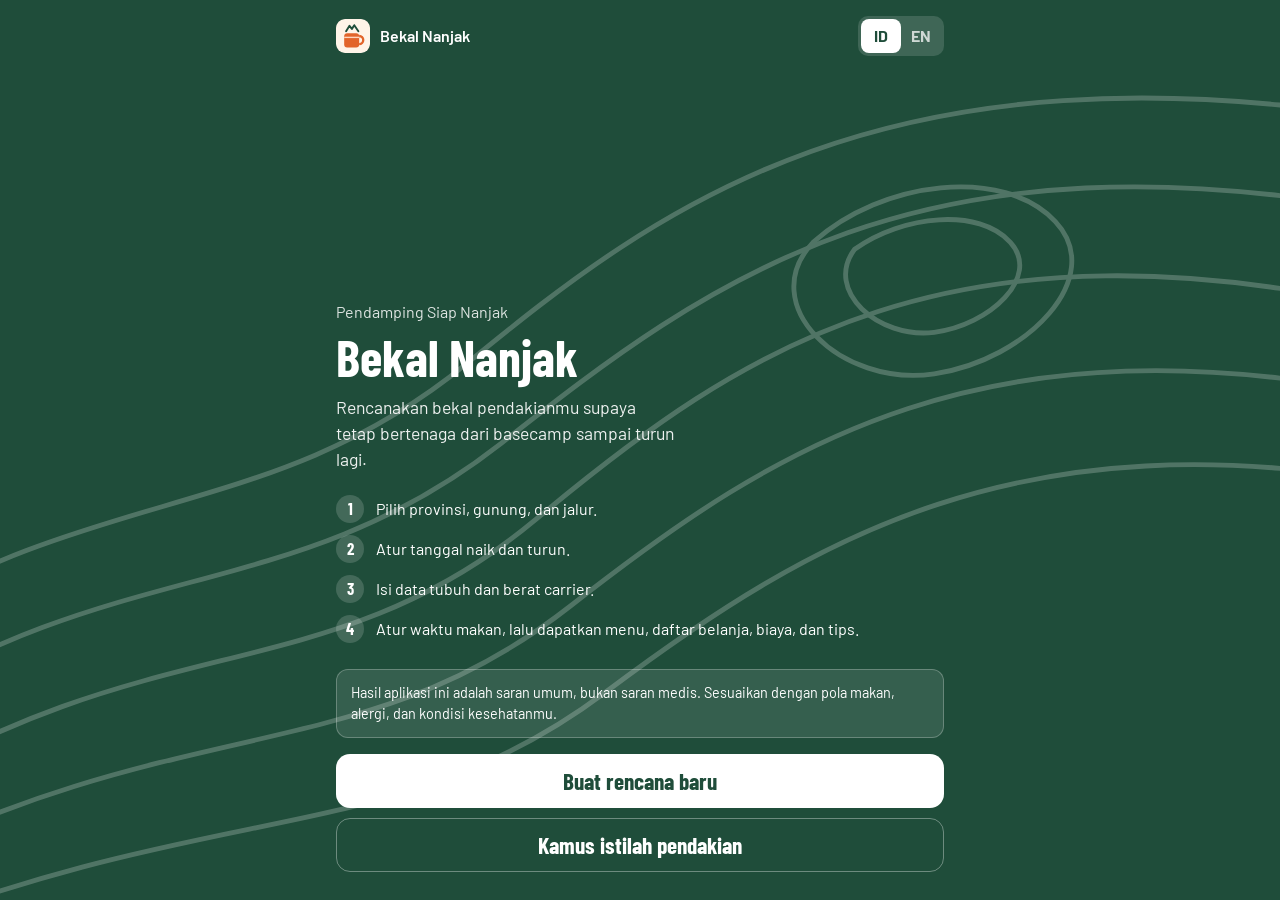
==== index.html @ caa7a911 "Add files via upload" ====
<!DOCTYPE html>
<html lang="id">
<head>
<meta charset="utf-8">
<meta name="viewport" content="width=device-width, initial-scale=1, viewport-fit=cover">
<title>Bekal Nanjak</title>
<meta name="description" content="Rencanakan bekal pendakian: kebutuhan kalori, menu per waktu makan, cadangan, daftar belanja, estimasi biaya, dan kebutuhan air.">
<meta name="theme-color" content="#1F4D3A">
<link rel="manifest" href="manifest.webmanifest">
<link rel="icon" href="icons/icon-192.png" type="image/png">
<link rel="apple-touch-icon" href="icons/apple-touch-icon.png">
<link rel="preconnect" href="https://fonts.googleapis.com">
<link rel="preconnect" href="https://fonts.gstatic.com" crossorigin>
<link href="https://fonts.googleapis.com/css2?family=Barlow+Condensed:wght@600;700&family=Barlow:wght@400;500;600;700&display=swap" rel="stylesheet">
<style>
:root{
  --bg:#F3F5F1; --surface:#FFFFFF; --ink:#15201A; --muted:#56655C; --line:#E2E8E1;
  --pine:#1F4D3A; --pine2:#2F7356; --greenbg:#E3F3E9; --green:#257A4B;
  --blaze:#E2642A; --blaze-ink:#B4501E; --amberbg:#FCF1D8; --red:#B8352A;
  box-sizing:border-box;
}
@media (prefers-color-scheme:dark){
  :root:not([data-theme="light"]){
    --bg:#111814; --surface:#1B2520; --ink:#EAF0EB; --muted:#9FB0A5; --line:#2E3C34;
    --pine:#1B4533; --pine2:#2C6A50; --greenbg:#16301F; --green:#6FD39B;
    --blaze:#F07A42; --blaze-ink:#F07A42; --amberbg:#352A12; --red:#F08A7E;
  }
}
:root[data-theme="dark"]{
  --bg:#111814; --surface:#1B2520; --ink:#EAF0EB; --muted:#9FB0A5; --line:#2E3C34;
  --pine:#1B4533; --pine2:#2C6A50; --greenbg:#16301F; --green:#6FD39B;
  --blaze:#F07A42; --blaze-ink:#F07A42; --amberbg:#352A12; --red:#F08A7E;
}
*,*::before,*::after{box-sizing:border-box}
html,body{margin:0;width:100%;overflow-x:hidden}
body{background:var(--bg);color:var(--ink);font-family:Barlow,"Segoe UI",Roboto,sans-serif;font-size:16px;line-height:1.5;-webkit-font-smoothing:antialiased}
body.lock{overflow:hidden}
h1,h2,h3{font-family:"Barlow Condensed","Arial Narrow",sans-serif;font-weight:700;line-height:1.05;margin:0}
button,select,input{font:inherit;color:inherit}
.wrap{width:100%;max-width:640px;margin:0 auto;padding-left:16px;padding-right:16px}
.topo{position:absolute;inset:0;width:100%;height:100%;opacity:.22;pointer-events:none}
.logo{display:inline-block;width:34px;height:34px;border-radius:9px;flex:none}

/* header */
.top{position:relative;display:block;width:100%;background:var(--pine);color:#fff;overflow:hidden;padding-top:env(safe-area-inset-top,0px)}
.top .wrap{position:relative;padding-top:14px;padding-bottom:20px}
.hdr-row{display:flex;align-items:center;justify-content:space-between;gap:10px;min-height:40px}
.hdr-right{display:flex;align-items:center;gap:8px}
.hbtn{display:inline-flex;align-items:center;gap:6px;background:rgba(255,255,255,.14);border:0;color:#fff;border-radius:10px;min-height:40px;padding:0 12px;font-weight:600;cursor:pointer}
.hdr-step{opacity:.85;font-size:.92rem;margin:12px 0 4px}
.top h1{font-size:2.2rem;letter-spacing:.01em;overflow-wrap:anywhere}
.hdr-meta{margin:6px 0 0;opacity:.9}
.progress{display:grid;grid-template-columns:repeat(4,minmax(0,1fr));gap:6px;margin-top:16px}
.progress i{display:block;height:5px;border-radius:99px;background:rgba(255,255,255,.25)}
.progress i.on{background:#fff}

/* onboarding */
.ob{position:relative;min-height:100vh;min-height:100dvh;background:var(--pine);color:#fff;overflow:hidden;display:flex;flex-direction:column;padding-top:env(safe-area-inset-top,0px);padding-bottom:env(safe-area-inset-bottom,0px)}
.ob .wrap{position:relative;flex:1;display:flex;flex-direction:column;padding-top:16px;padding-bottom:28px}
.ob .grow{flex:1;min-height:24px}
.ob h1{font-size:3.2rem}
.ob p.lead{font-size:1.1rem;opacity:.92;margin:10px 0 22px;max-width:34ch}
.ob ol{list-style:none;padding:0;margin:0 0 26px;display:grid;gap:12px}
.ob li{display:flex;gap:12px;align-items:flex-start}
.ob li b{flex:none;width:28px;height:28px;border-radius:50%;background:rgba(255,255,255,.16);display:flex;align-items:center;justify-content:center;font-family:"Barlow Condensed",sans-serif;font-size:1.05rem}
.ob li span{padding-top:2px}
.lang{display:inline-flex;background:rgba(255,255,255,.14);border-radius:10px;padding:3px}
.lang button{border:0;background:transparent;color:#fff;border-radius:8px;min-height:34px;min-width:40px;font-weight:700;cursor:pointer;opacity:.75}
.lang button[aria-pressed=true]{background:#fff;color:#1F4D3A;opacity:1}
.btn{display:flex;align-items:center;justify-content:center;width:100%;border:0;border-radius:14px;min-height:54px;padding:0 18px;font-family:"Barlow Condensed",sans-serif;font-size:1.45rem;font-weight:700;background:var(--pine);color:#fff;cursor:pointer}
.btn:active{background:var(--pine2)}
.btn.light{background:#fff;color:#1F4D3A}
.btn.ghost{background:transparent;color:inherit;border:1.5px solid currentColor}
.btn.sm{min-height:44px;font-size:1.2rem;width:auto}
.btn[disabled]{opacity:.45;cursor:not-allowed}
.ob .btn+.btn{margin-top:10px}

/* body */
main.wrap{padding-top:18px;padding-bottom:calc(110px + env(safe-area-inset-bottom,0px))}
.card{background:var(--surface);border:1px solid var(--line);border-radius:14px;padding:16px;margin-bottom:14px;min-width:0}
.card h2{font-size:1.45rem;margin-bottom:4px}
.hint{color:var(--muted);font-size:.92rem;margin:0 0 12px}
.opts{display:grid;gap:8px}
.opt{display:flex;justify-content:space-between;align-items:center;gap:12px;width:100%;text-align:left;background:var(--surface);border:1.5px solid var(--line);border-radius:12px;padding:12px 14px;cursor:pointer;min-height:56px}
.opt b{display:block;font-size:1.05rem}
.opt small{display:block;color:var(--muted);font-size:.86rem}
.opt[aria-pressed=true]{border-color:var(--pine2);background:var(--greenbg)}
.opt .check{flex:none;width:22px;height:22px;border-radius:50%;border:2px solid var(--line)}
.opt[aria-pressed=true] .check{border-color:var(--pine2);background:var(--pine2);box-shadow:inset 0 0 0 4px var(--greenbg)}
.seg{display:grid;grid-template-columns:repeat(var(--n,2),minmax(0,1fr));background:var(--bg);border-radius:12px;padding:4px;margin-bottom:14px}
.seg button{border:0;background:transparent;border-radius:10px;min-height:44px;font-weight:600;color:var(--muted);cursor:pointer;padding:0 6px}
.seg button[aria-pressed=true]{background:var(--pine);color:#fff}
.field{display:block;margin-bottom:14px;min-width:0}
.field:last-child{margin-bottom:0}
.field>span{display:block;font-weight:600;margin-bottom:6px}
.field input,.field select{display:block;width:100%;min-width:0;min-height:48px;font-size:1.05rem;color:var(--ink);background:var(--bg);border:1.5px solid var(--line);border-radius:10px;padding:8px 12px}
.field select{appearance:none;-webkit-appearance:none;background-image:linear-gradient(45deg,transparent 50%,var(--muted) 50%),linear-gradient(135deg,var(--muted) 50%,transparent 50%);background-position:calc(100% - 20px) 50%,calc(100% - 14px) 50%;background-size:6px 6px;background-repeat:no-repeat;padding-right:36px}
.field input:focus,.field select:focus{outline:none;border-color:var(--pine2)}
.field select:disabled{opacity:.5}
.row2{display:grid;grid-template-columns:repeat(2,minmax(0,1fr));gap:10px;margin-bottom:14px}
.row2 .field{margin-bottom:0}
.dur{display:flex;align-items:center;justify-content:space-between;gap:10px;background:var(--bg);border-radius:12px;padding:6px}
.dur button{width:46px;height:44px;border:0;border-radius:10px;background:var(--surface);font-size:1.5rem;font-weight:700;cursor:pointer}
.dur span{font-family:"Barlow Condensed",sans-serif;font-weight:700;font-size:1.35rem}
.err{color:var(--red);font-size:.9rem;margin:8px 0 0;min-height:0}
.est{background:var(--bg);border-radius:12px;padding:12px 14px;margin-top:4px}
.est b{font-family:"Barlow Condensed",sans-serif;font-size:1.3rem}
.elev{display:flex;align-items:center;gap:12px}
.elev small{display:block;color:var(--muted);font-size:.8rem}
.elev .arr{color:var(--muted);font-size:1.3rem}
.slider{margin-bottom:18px}
.slider:last-child{margin-bottom:0}
.slider .sr{display:flex;justify-content:space-between;align-items:baseline;margin-bottom:8px}
.slider output{font-family:"Barlow Condensed",sans-serif;font-weight:700;font-size:1.4rem;line-height:1}
.slider output small{font-family:Barlow,sans-serif;font-weight:500;color:var(--muted);font-size:.85rem;margin-left:3px}
input[type=range]{-webkit-appearance:none;appearance:none;width:100%;height:6px;border-radius:99px;background:var(--line);outline:none;margin:0}
input[type=range]::-webkit-slider-thumb{-webkit-appearance:none;width:26px;height:26px;border-radius:50%;background:var(--surface);border:3px solid var(--pine2);cursor:pointer}
input[type=range]::-moz-range-thumb{width:22px;height:22px;border-radius:50%;background:var(--surface);border:3px solid var(--pine2);cursor:pointer}
.switch{display:flex;justify-content:space-between;align-items:center;gap:12px;width:100%;text-align:left;background:transparent;border:0;border-top:1px solid var(--line);padding:12px 0;cursor:pointer;min-height:58px}
.switch.first{border-top:0}
.switch b{display:block;font-weight:600}
.switch small{display:block;color:var(--muted);font-size:.86rem}
.sw-wrap{display:flex;align-items:center;gap:10px;flex:none}
.sw{flex:none;width:46px;height:28px;border-radius:99px;background:var(--line);position:relative;transition:background .15s}
.sw::after{content:"";position:absolute;top:3px;left:3px;width:22px;height:22px;border-radius:50%;background:#fff;transition:transform .15s}
.switch[aria-checked=true] .sw{background:var(--pine2)}
.switch[aria-checked=true] .sw::after{transform:translateX(18px)}
button:focus-visible,input:focus-visible,select:focus-visible,summary:focus-visible{outline:2px solid var(--blaze);outline-offset:2px}
@media (prefers-reduced-motion:reduce){.sw,.sw::after{transition:none}}

.day h3{font-size:1.4rem}
.dmeta{color:var(--muted);font-size:.9rem;margin:2px 0 4px}
.kcal-tag{font-family:"Barlow Condensed",sans-serif;font-weight:700;color:var(--muted);font-size:1.05rem;white-space:nowrap}
.row-h{display:flex;justify-content:space-between;align-items:baseline;gap:10px}

/* result */
.hero{position:relative;overflow:hidden;background:var(--pine);color:#fff;border-radius:14px;padding:16px 18px;margin-bottom:10px}
.hero .topo{opacity:.18}
.big{position:relative;display:flex;align-items:baseline;gap:8px;flex-wrap:wrap}
.big b{font-family:"Barlow Condensed",sans-serif;font-size:3.4rem;font-weight:700;line-height:1}
.hero p{position:relative;margin:4px 0 0;opacity:.9;font-size:.95rem}
.stats{display:grid;grid-template-columns:repeat(2,minmax(0,1fr));gap:8px;margin-bottom:14px}
.stat{background:var(--surface);border:1px solid var(--line);border-radius:12px;padding:10px 12px;min-width:0}
.stat small{display:block;color:var(--muted);font-size:.8rem}
.stat b{font-family:"Barlow Condensed",sans-serif;font-size:1.45rem;font-weight:700}
.stat.w b{color:var(--blaze-ink)}.stat.a b{color:var(--green)}
.meal{border-top:1px solid var(--line);padding:12px 0 4px}
.meal-h{display:flex;justify-content:space-between;align-items:center;gap:10px;margin-bottom:6px}
.meal-h b{font-size:1.05rem}
.meal-h .r{display:flex;align-items:center;gap:8px}
.meal.off .meal-h b{color:var(--muted);font-weight:500}
.edit{border:1.5px solid var(--line);background:transparent;border-radius:999px;min-height:36px;padding:0 12px;font-weight:600;font-size:.9rem;cursor:pointer}
.items{display:flex;flex-wrap:wrap;gap:6px;margin-bottom:10px}
.items span{background:var(--bg);border-radius:8px;padding:4px 10px;font-size:.9rem}
.badge{font-size:.75rem;font-weight:700;color:var(--blaze-ink);margin-left:6px}
.note{color:var(--muted);font-size:.9rem;margin:0 0 10px}
.alert{background:var(--amberbg);border-radius:10px;padding:10px 12px;margin:0 0 12px;font-size:.93rem}
.shop{border:1px solid var(--line);border-radius:12px;overflow:hidden}
.shop .sr{display:grid;grid-template-columns:minmax(0,1fr) auto;gap:2px 12px;padding:10px 12px;border-top:1px solid var(--line)}
.shop .sr:first-child{border-top:0}
.shop .sr b{font-weight:600}
.shop .sr em{font-style:normal;color:var(--muted);font-size:.88rem}
.shop .sr .p{text-align:right;font-weight:600;white-space:nowrap}
.shop .sr input{width:110px;min-height:38px;border:1.5px solid var(--line);border-radius:8px;background:var(--bg);padding:4px 8px;text-align:right}
.shop .tot{display:flex;justify-content:space-between;padding:12px;border-top:2px solid var(--line);font-weight:700;background:var(--bg)}
.linkbtn{border:0;background:transparent;color:var(--green);font-weight:600;cursor:pointer;padding:6px 0;min-height:40px}
details.card>summary{list-style:none;cursor:pointer;display:flex;justify-content:space-between;align-items:center;min-height:32px}
details.card>summary::-webkit-details-marker{display:none}
details.card>summary h2{margin:0}
details.card>summary .chev{transition:transform .15s;color:var(--muted)}
details.card[open]>summary .chev{transform:rotate(180deg)}
.tips{margin:12px 0 0;padding:0;list-style:none;display:grid;gap:12px}
.tips li{display:flex;gap:10px}
.tips li::before{content:"";flex:none;width:8px;height:8px;border-radius:50%;background:var(--blaze);margin-top:8px}
.toast{text-align:center;color:var(--green);font-size:.92rem;min-height:1.3em;margin:8px 0 0}
textarea{width:100%;min-height:150px;margin-top:8px;font:inherit;font-size:.88rem;padding:10px;border-radius:10px;border:1px solid var(--line);background:var(--bg);color:var(--ink)}
.about{color:var(--muted);font-size:.9rem}
footer{color:var(--muted);font-size:.85rem;margin-top:8px}
footer a{color:var(--green)}

.sched{margin:10px 0 4px}
.prof{width:100%;height:auto;display:block}
.legend{display:flex;flex-wrap:wrap;gap:4px 14px;font-size:.8rem;color:var(--muted);margin:4px 0 6px}
.legend span{display:inline-flex;align-items:center;gap:6px}
.ld{width:9px;height:9px;border-radius:50%;background:var(--blaze);display:inline-block}
.lm{width:9px;height:9px;background:var(--pine2);transform:rotate(45deg);display:inline-block}
.tld>summary{cursor:pointer;font-weight:600;color:var(--green);min-height:40px;display:flex;align-items:center}
.tlist{display:grid;margin:2px 0 6px}
.tl{display:grid;grid-template-columns:48px 14px minmax(0,1fr) auto;gap:8px;align-items:center;padding:6px 0;border-top:1px solid var(--line);font-size:.92rem}
.tl:first-child{border-top:0}
.tl .tm{font-variant-numeric:tabular-nums;font-weight:600}
.tl .mk{width:10px;height:10px;border-radius:50%;background:var(--line);justify-self:center}
.tl.snack .mk{background:var(--blaze)}
.tl.meal .mk{background:var(--pine2);border-radius:2px;transform:rotate(45deg)}
.tl.peak .mk,.tl.start .mk,.tl.end .mk{background:var(--ink)}
.tl .ac b{font-weight:600}
.tl .ac small{color:var(--muted)}
.tl .ac .what{display:block;color:var(--ink);font-size:.86rem;margin-top:1px}
.tl.off .ac b{color:var(--muted);font-weight:500}
.tl .el{color:var(--muted);font-variant-numeric:tabular-nums;white-space:nowrap}
.disc{border:1.5px solid var(--line);border-radius:12px;padding:12px 14px;margin:0 0 14px;font-size:.9rem;color:var(--ink);background:var(--surface)}
.disc b{display:block;margin-bottom:2px}
.ob .disc{background:rgba(255,255,255,.1);border-color:rgba(255,255,255,.25);color:#fff;margin:0 0 16px}
.term{display:inline;border:0;background:none;padding:0;color:inherit;font:inherit;text-decoration:underline dotted;text-underline-offset:3px;cursor:help}
.top .term,.hero .term,.ob .term{color:#fff}
.ibtn{display:inline-flex;align-items:center;justify-content:center;width:40px;height:40px;border:0;border-radius:10px;background:rgba(255,255,255,.14);color:#fff;cursor:pointer;font-weight:700;font-size:1.1rem}
.tabs{position:sticky;top:0;z-index:4;background:var(--bg);padding:10px 0 8px;margin-bottom:6px}
.tabs .seg{margin:0}
.tabs .seg button{font-size:.95rem}
.big3{display:grid;grid-template-columns:repeat(3,minmax(0,1fr));gap:8px;position:relative;margin-top:12px}
.big3 div{background:rgba(255,255,255,.12);border-radius:10px;padding:10px}
.big3 small{display:block;opacity:.85;font-size:.8rem}
.big3 b{font-family:"Barlow Condensed",sans-serif;font-size:clamp(1rem,4.6vw,1.5rem);line-height:1.1;white-space:nowrap}
.key{display:grid;gap:12px;margin:0;padding:0;list-style:none;counter-reset:k}
.key li{display:grid;grid-template-columns:28px minmax(0,1fr);gap:10px;counter-increment:k}
.key li::before{content:counter(k);width:28px;height:28px;border-radius:50%;background:var(--greenbg);color:var(--green);display:flex;align-items:center;justify-content:center;font-weight:700}
.key b{display:block}
.jump{display:grid;gap:8px}
.jump .opt{min-height:52px}
.gl{border-top:1px solid var(--line);padding:12px 0}
.gl:first-child{border-top:0}
.gl b{display:block;font-size:1.05rem}
.gl p{margin:2px 0 0;color:var(--muted)}
.why{display:block;color:var(--muted);font-size:.84rem;margin-top:2px}
.needbox{display:grid;grid-template-columns:repeat(2,minmax(0,1fr));gap:8px;margin:8px 0 4px}
.needbox div{background:var(--bg);border-radius:10px;padding:8px 10px}
.needbox small{display:block;color:var(--muted);font-size:.8rem}
.needbox b{font-family:"Barlow Condensed",sans-serif;font-size:1.25rem}
.why2>summary{cursor:pointer;color:var(--green);font-weight:600;min-height:40px;display:flex;align-items:center;font-size:.92rem}
.why2 p{margin:0 0 8px;color:var(--muted);font-size:.9rem}
.preset{display:flex;justify-content:space-between;align-items:center;gap:10px;border:1.5px solid var(--line);border-radius:12px;padding:10px 12px;margin-top:8px}
.preset b{display:block}
.preset small{display:block;color:var(--muted);font-size:.84rem}
.confirm p{margin:8px 0 0}
.items span.late{background:var(--amberbg)}
.items span em{font-style:normal;color:var(--blaze-ink);font-weight:600;font-size:.8rem}
.balrow{display:flex;flex-wrap:wrap;gap:6px;margin:-4px 0 10px}
.bal{font-size:.8rem;color:var(--muted);padding:2px 8px;border-radius:99px;border:1px solid var(--line)}
.bal.ok{color:var(--green);border-color:transparent;background:var(--greenbg)}
.bal.no{color:var(--muted)}
.sgh{display:flex;justify-content:space-between;padding:8px 12px;background:var(--bg);font-weight:700;font-size:.9rem;border-top:1px solid var(--line)}
.sgh:first-child{border-top:0}
.sgh span{color:var(--muted);font-weight:600}
.pk{border-top:1px solid var(--line);padding:4px 0}
.pk:first-of-type{border-top:0}
.pk>summary{cursor:pointer;font-weight:600;min-height:44px;display:flex;align-items:center;justify-content:space-between;list-style:none}
.pk>summary::-webkit-details-marker{display:none}
.pk>summary .chev{transition:transform .15s;color:var(--muted);flex:none}
.pk[open]>summary .chev{transform:rotate(180deg)}
.pk .tips{margin:4px 0 12px}
.people{display:flex;justify-content:space-between;align-items:center;gap:12px;background:var(--bg);border-radius:12px;padding:10px 12px;margin-bottom:10px}
.people b{display:block}.people small{color:var(--muted);font-size:.84rem}
.dur.sm{padding:4px;gap:6px;flex:none;background:var(--surface)}
.dur.sm button{width:40px;height:40px;font-size:1.3rem;background:var(--bg)}
.dur.sm span{font-size:1.15rem;min-width:64px;text-align:center}
.ck{width:24px;height:24px;border-radius:7px;border:2px solid var(--line);background:var(--surface);margin-right:10px;vertical-align:-6px;cursor:pointer;flex:none;position:relative}
.ck[aria-checked=true]{background:var(--pine2);border-color:var(--pine2)}
.ck[aria-checked=true]::after{content:"";position:absolute;left:6px;top:2px;width:6px;height:11px;border:solid #fff;border-width:0 2.5px 2.5px 0;transform:rotate(45deg)}
.sr.got b{text-decoration:line-through;color:var(--muted)}
.done-hero{position:relative;overflow:hidden;background:var(--pine);color:#fff;border-radius:14px;padding:22px 18px;margin-bottom:14px;text-align:left}
.done-hero h2{font-size:2rem;margin:6px 0}
.check-big{width:56px;height:56px;border-radius:50%;background:rgba(255,255,255,.16);display:flex;align-items:center;justify-content:center;position:relative}
.preview b{color:var(--ink)}
.preview{white-space:pre-wrap;background:var(--bg);border-radius:10px;padding:10px 12px;font-size:.85rem;color:var(--muted);margin:0 0 12px;max-height:9.5em;overflow:hidden}
.who{display:flex;align-items:center;gap:8px;grid-column:1/-1;margin-top:6px;font-size:.84rem;color:var(--muted)}
.who select{min-height:38px;border:1.5px solid var(--line);border-radius:8px;background:var(--surface);color:var(--ink);padding:4px 8px;max-width:60%}
.members{display:grid;grid-template-columns:repeat(2,minmax(0,1fr));gap:10px}
.members .field{margin-bottom:0}
.mcard{border:1px solid var(--line);border-radius:12px;padding:12px;margin-top:10px}
.wbar{height:6px;border-radius:99px;background:var(--line);overflow:hidden;margin-top:6px}
.wbar i{display:block;height:100%;background:var(--blaze)}
.preset{display:block}
.pr-h{display:flex;justify-content:space-between;align-items:flex-start;gap:10px}
.preset .ing{display:block;color:var(--muted);font-size:.84rem;margin-top:6px}
.steps>summary,.howto>summary{cursor:pointer;color:var(--green);font-weight:600;font-size:.9rem;min-height:38px;display:flex;align-items:center}
.steps ol,.howto ol{margin:0 0 6px;padding-left:20px;font-size:.9rem}
.steps li,.howto li{margin-bottom:4px}
.howto{border-top:1px dashed var(--line);margin-bottom:6px}
.mchips{display:flex;flex-wrap:wrap;gap:8px;margin-bottom:10px}
.sub2{font-weight:700;font-size:.9rem;margin:12px 0 4px}
.trow{display:flex;justify-content:space-between;align-items:center;gap:10px;padding:8px 0;border-top:1px solid var(--line)}
.trow b{display:block;font-weight:600}.trow small{color:var(--muted)}
.trow select{min-height:38px;border:1.5px solid var(--line);border-radius:8px;background:var(--surface);color:var(--ink);padding:4px 6px;max-width:48%}
.mchips .chip{border:1.5px solid var(--line);background:var(--surface);color:var(--ink);border-radius:999px;min-height:42px;padding:0 16px;font-weight:600;cursor:pointer}
.mchips .chip[aria-pressed=true]{background:var(--pine);border-color:var(--pine);color:#fff}
/* history */
.hist{display:flex;gap:10px;align-items:center;border-top:1px solid var(--line);padding:12px 0}
.hist:first-of-type{border-top:0}
.hist .info{flex:1;min-width:0}
.hist b{display:block}
.hist small{display:block;color:var(--muted)}
.hist .acts{display:flex;gap:6px}
.empty{color:var(--muted);text-align:center;padding:24px 8px}

/* sheet editor */
.sheet-bg{position:fixed;inset:0;background:rgba(0,0,0,.45);z-index:20;display:flex;align-items:flex-end;justify-content:center}
.sheet{width:100%;max-width:640px;max-height:92vh;max-height:92dvh;overflow:auto;background:var(--surface);border-radius:18px 18px 0 0;padding:16px 16px calc(16px + env(safe-area-inset-bottom,0px))}
.sheet h2{font-size:1.5rem}
.meter{height:8px;border-radius:99px;background:var(--line);overflow:hidden;margin:8px 0 4px}
.meter i{display:block;height:100%;background:var(--pine2)}
.meter i.over{background:var(--blaze)}
.ed-row{display:flex;align-items:center;gap:8px;border-top:1px solid var(--line);padding:10px 0}
.ed-row .nm{flex:1;min-width:0}
.ed-row .nm b{display:block;font-weight:600}
.ed-row .nm small{color:var(--muted)}
.step{display:flex;align-items:center;gap:4px}
.step button{width:38px;height:38px;border-radius:10px;border:1.5px solid var(--line);background:var(--bg);font-size:1.2rem;font-weight:700;cursor:pointer}
.step span{min-width:28px;text-align:center;font-weight:700}
.rm{width:38px;height:38px;border:0;background:transparent;color:var(--muted);font-size:1.4rem;cursor:pointer;border-radius:10px}
.addrow{display:grid;grid-template-columns:minmax(0,1fr) auto;gap:8px;margin-top:12px}
.addrow select{min-height:46px;border:1.5px solid var(--line);border-radius:10px;background:var(--bg);padding:6px 10px;min-width:0}
.own{border:1px dashed var(--line);border-radius:12px;padding:12px;margin-top:12px}
.own .row2{margin-bottom:10px}
.sheet-acts{display:flex;gap:10px;margin-top:16px}
.sheet-acts .btn{flex:1;width:auto}
.sheet-acts .btn.ghost{color:var(--ink);border-color:var(--line);flex:0 0 auto}

/* bottom bar */
.bar{position:fixed;left:0;right:0;bottom:0;background:var(--surface);border-top:1px solid var(--line);padding-bottom:env(safe-area-inset-bottom,0px);z-index:5}
.bar .wrap{display:flex;gap:10px;padding-top:12px;padding-bottom:12px}
.bar .btn{flex:1;width:auto}
.bar .btn.ghost{flex:0 0 auto;padding:0 18px;color:var(--ink);border-color:var(--line);font-size:1.25rem}
.bar .btn{white-space:nowrap;font-size:1.3rem}
@media (max-width:400px){.bar .btn{font-size:1.15rem;padding:0 12px}}
</style>
</head>
<body>
<svg width="0" height="0" style="position:absolute" aria-hidden="true">
  <symbol id="topo" viewBox="0 0 400 260" preserveAspectRatio="xMidYMid slice">
    <g fill="none" stroke="#fff" stroke-width="1.4">
      <path d="M-20 230C60 180 110 200 170 150S290 60 420 90"/>
      <path d="M-20 250C70 205 120 222 180 175S300 90 420 115"/>
      <path d="M-20 205C50 160 100 175 160 128S280 35 420 62"/>
      <path d="M-20 180C45 140 95 150 150 105S270 10 420 35"/>
      <path d="M250 70c20-18 55-22 70-6s-8 40-35 44-52-20-35-38z"/>
      <path d="M262 72c14-10 36-12 45-2s-6 24-22 26-32-12-23-24z"/>
      <path d="M-20 270C80 230 130 245 190 200S310 120 420 140"/>
    </g>
  </symbol>
  <symbol id="logo" viewBox="0 0 64 64">
    <rect width="64" height="64" rx="14" fill="#FFF4E8"/>
    <path d="M19 23l6.4-10.2 4.5 5.8 4.5-7 7.7 11.4" fill="none" stroke="#1F4D3A" stroke-width="3.6" stroke-linecap="round" stroke-linejoin="round"/>
    <rect x="15.4" y="26.9" width="28.2" height="26.9" rx="5.6" fill="#E2642A"/>
    <rect x="15.4" y="33.3" width="28.2" height="2.6" fill="#FFD6BE"/>
    <path d="M43.6 32a7.7 7.7 0 0 1 0 15.4" fill="none" stroke="#E2642A" stroke-width="4.4"/>
  </symbol>
</svg>
<div id="app"></div>
<div id="sheet"></div>
<script>
/* ===================== BAHASA ===================== */
let S;
const L=(id,en)=>S&&S.lang==="en"?en:id;
const LOC=()=>S.lang==="en"?"en-GB":"id-ID";

/* ===================== DATA GUNUNG (sama dengan Siap Nanjak; ketinggian perkiraan) ===================== */
const PROV=[["Aceh",[["leuser","Gunung Leuser",3404],["seulawah","Gunung Seulawah Agam",1810],["burnitelong","Gunung Burni Telong",2624]]],["Sumatera Utara",[["sibayak","Gunung Sibayak",2212],["sinabung","Gunung Sinabung",2460],["pusukbuhit","Gunung Pusuk Buhit",1972],["sorikmarapi","Gunung Sorik Marapi",2145]]],["Sumatera Barat",[["marapi","Gunung Marapi",2891],["singgalang","Gunung Singgalang",2877],["tandikat","Gunung Tandikat",2438],["talang","Gunung Talang",2597],["talamau","Gunung Talamau",2912]]],["Jambi",[["kerinci","Gunung Kerinci",3805],["gunungtujuh","Gunung Tujuh",2735],["masurai","Gunung Masurai",2935]]],["Bengkulu",[["kaba","Gunung Kaba",1952],["bukitdaun","Gunung Bukit Daun",2467]]],["Sumatera Selatan",[["dempo","Gunung Dempo",3173]]],["Lampung",[["pesagi","Gunung Pesagi",2262],["tanggamus","Gunung Tanggamus",2102],["rajabasa","Gunung Rajabasa",1281]]],["Kepulauan Bangka Belitung",[["maras","Gunung Maras",699]]],["Banten",[["karang","Gunung Karang",1778],["pulosari","Gunung Pulosari",1346]]],["Jawa Barat",[["gede","Gunung Gede Pangrango",2958],["salak","Gunung Salak",2211],["ciremai","Gunung Ciremai",3078],["papandayan","Gunung Papandayan",2665],["guntur","Gunung Guntur",2249],["cikuray","Gunung Cikuray",2821],["burangrang","Gunung Burangrang",2050],["manglayang","Gunung Manglayang",1818],["patuha","Gunung Patuha",2434],["malabar","Gunung Malabar",2343],["galunggung","Gunung Galunggung",2168]]],["Jawa Tengah",[["slamet","Gunung Slamet",3428],["sindoro","Gunung Sindoro",3153],["sumbing","Gunung Sumbing",3371],["merbabu","Gunung Merbabu",3145],["prau","Gunung Prau",2565],["andong","Gunung Andong",1726],["ungaran","Gunung Ungaran",2050],["telomoyo","Gunung Telomoyo",1894],["muria","Gunung Muria",1602],["lawu","Gunung Lawu",3265]]],["DI Yogyakarta",[["merapi","Gunung Merapi",2930]]],["Jawa Timur",[["semeru","Gunung Semeru",3676],["bromo","Gunung Bromo",2329],["arjuno","Gunung Arjuno",3339],["welirang","Gunung Welirang",3156],["penanggungan","Gunung Penanggungan",1653],["butak","Gunung Butak",2868],["kawi","Gunung Kawi",2651],["panderman","Gunung Panderman",2045],["raung","Gunung Raung",3344],["ijen","Gunung Ijen",2769],["argopuro","Gunung Argopuro",3088],["wilis","Gunung Wilis",2563],["kelud","Gunung Kelud",1731]]],["Bali",[["agung","Gunung Agung",3142],["batur","Gunung Batur",1717],["abang","Gunung Abang",2152],["batukaru","Gunung Batukaru",2276]]],["Nusa Tenggara Barat",[["rinjani","Gunung Rinjani",3726],["tambora","Gunung Tambora",2850]]],["Nusa Tenggara Timur",[["kelimutu","Gunung Kelimutu",1639],["inerie","Gunung Inerie",2245],["mutis","Gunung Mutis",2427]]],["Kalimantan Tengah",[["bukitraya","Bukit Raya",2278]]],["Kalimantan Selatan",[["halauhalau","Gunung Halau-Halau",1901]]],["Sulawesi Utara",[["klabat","Gunung Klabat",1995],["lokon","Gunung Lokon",1580],["soputan","Gunung Soputan",1784],["mahawu","Gunung Mahawu",1324]]],["Sulawesi Selatan",[["latimojong","Gunung Latimojong",3478],["bawakaraeng","Gunung Bawakaraeng",2845],["lompobattang","Gunung Lompobattang",2874]]],["Sulawesi Tenggara",[["mekongga","Gunung Mekongga",2620]]],["Maluku",[["binaiya","Gunung Binaiya",3027]]],["Maluku Utara",[["gamalama","Gunung Gamalama",1715]]],["Papua Tengah",[["carstensz","Puncak Jaya (Carstensz)",4884]]]];
// Jalur dengan data waktu tempuh (perkiraan rata-rata, cek ke basecamp)
const ROUTES={
  gede:[{id:"cibodas",n:"Cibodas, ke puncak Gede",base:1300,up:7.5,down:5},{id:"putri",n:"Gunung Putri",base:1450,up:6.5,down:4.5},{id:"selabintana",n:"Selabintana",base:1100,up:9,down:6},{id:"pangrango",n:"Cibodas, ke puncak Pangrango",base:1300,up:8.5,down:6,peak:3019}],
  ciremai:[{id:"apuy",n:"Apuy",base:1250,up:7,down:5},{id:"palutungan",n:"Palutungan",base:1100,up:8,down:6},{id:"linggarjati",n:"Linggarjati",base:600,up:10,down:7}],
  papandayan:[{id:"campdavid",n:"Camp David",base:2000,up:3,down:2.5}],
  cikuray:[{id:"pemancar",n:"Pemancar",base:1500,up:6,down:4}],
  slamet:[{id:"bambangan",n:"Bambangan",base:1500,up:9,down:6}],
  sindoro:[{id:"kledung",n:"Kledung",base:1450,up:7.5,down:5},{id:"alangsewu",n:"Alang-alang Sewu",base:1650,up:6.5,down:4.5},{id:"tambi",n:"Tambi",base:1700,up:7,down:5}],
  sumbing:[{id:"garung",n:"Garung",base:1500,up:8,down:5.5},{id:"banaran",n:"Banaran",base:1600,up:7,down:5}],
  merbabu:[{id:"selo",n:"Selo",base:1800,up:6.5,down:4},{id:"suwanting",n:"Suwanting",base:1300,up:8,down:5},{id:"wekas",n:"Wekas",base:1700,up:6,down:4},{id:"thekelan",n:"Thekelan",base:1500,up:8,down:5}],
  prau:[{id:"patak",n:"Patak Banteng",base:2100,up:2.5,down:2},{id:"dwarawati",n:"Dwarawati",base:2100,up:3,down:2},{id:"wates",n:"Wates",base:1900,up:3,down:2.5}],
  andong:[{id:"sawit",n:"Sawit",base:1300,up:1.5,down:1}],
  ungaran:[{id:"mawar",n:"Mawar",base:1400,up:3.5,down:2.5}],
  lawu:[{id:"cemorosewu",n:"Cemoro Sewu",base:1820,up:6.5,down:4},{id:"cemorokandang",n:"Cemoro Kandang",base:1830,up:7.5,down:5},{id:"cetho",n:"Candi Cetho",base:1470,up:9,down:6}],
  merapi:[{id:"selo",n:"Selo",base:1600,up:5,down:3.5}],
  semeru:[{id:"ranupane",n:"Ranu Pane",base:2100,up:12,down:8,days:4}],
  bromo:[{id:"cemorolawang",n:"Cemoro Lawang",base:2200,up:1,down:.5}],
  penanggungan:[{id:"tamiajeng",n:"Tamiajeng",base:650,up:3,down:2}],
  ijen:[{id:"paltuding",n:"Paltuding, sampai kawah",base:1850,up:1.5,down:1,peak:2380}],
  kerinci:[{id:"kersiktuo",n:"Kersik Tuo",base:1600,up:9,down:6}],
  marapi:[{id:"kotobaru",n:"Koto Baru",base:1400,up:6,down:4}],
  batur:[{id:"toyabungkah",n:"Toya Bungkah",base:1050,up:2,down:1.5}],
  rinjani:[{id:"sembalun",n:"Sembalun",base:1156,up:13,down:8,days:3},{id:"senaru",n:"Senaru, sampai bibir kawah",base:600,up:8,down:6,peak:2641}]
};
const MT={}; PROV.forEach(([p,list])=>list.forEach(([k,n,peak])=>MT[k]={k,n,prov:p,peak}));

/* ===================== DATA MAKANAN (kkal, gram, harga perkiraan Rp) ===================== */
/* [id, nama, name, satuan, unit, kkal, gram, harga Rp, kelompok, protein g, serat g, tahan tanpa kulkas (hari)]
   Angka gizi dan harga adalah perkiraan rata-rata per porsi. */
const FOOD_ROWS=[
 ["beras","Beras","Rice","100 g","100 g",360,100,1500,"karbo",7,1.3,60],
 ["kentang","Kentang","Potatoes","150 g","150 g",115,150,3000,"karbo",3,3,14],
 ["mie","Mie instan","Instant noodles","bks","pack",390,85,3500,"karbo",8,2,60],
 ["nasib","Nasi bungkus","Packed rice meal","bks","pack",600,350,15000,"karbo",20,3,.5],
 ["oat","Oatmeal instan","Instant oatmeal","sachet","sachet",150,40,4000,"karbo",5,4,60],
 ["roti","Roti tawar","Bread","2 lbr","2 slices",160,60,2700,"karbo",5,1.5,3],
 ["rotisi","Roti isi","Filled bun","bks","pack",230,70,6000,"karbo",6,1.5,2],
 ["spaghetti","Spaghetti kering","Dry spaghetti","100 g","100 g",360,100,6000,"karbo",13,3,60],
 ["makaroni","Makaroni","Macaroni","100 g","100 g",370,100,5000,"karbo",13,3,60],
 ["bihun","Bihun","Rice vermicelli","100 g","100 g",360,100,5000,"karbo",6,1,60],
 ["bubur","Bubur instan","Instant porridge","sachet","sachet",150,40,4000,"karbo",3,1,60],
 ["granola","Granola","Granola","50 g","50 g",220,50,8000,"karbo",5,4,60],
 ["telurmentah","Telur mentah","Raw egg","btr","pc",72,60,2200,"protein",6,0,5],
 ["telur","Telur rebus","Boiled egg","btr","pc",75,60,2500,"protein",6,0,1],
 ["ayamungkep","Ayam ungkep matang","Spiced cooked chicken","100 g","100 g",260,100,12000,"protein",25,0,1],
 ["tempegoreng","Tempe bacem matang","Sweet braised tempeh","2 ptg","2 pcs",200,80,3000,"protein",15,3,1],
 ["tahubacem","Tahu bacem matang","Sweet braised tofu","2 ptg","2 pcs",160,100,3000,"protein",10,1,1],
 ["tempementah","Tempe mentah","Raw tempeh","100 g","100 g",190,100,4000,"protein",19,4,2],
 ["teri","Teri goreng kering","Crispy fried anchovies","30 g","30 g",120,30,6000,"protein",15,0,14],
 ["abon","Abon","Meat floss","30 g","30 g",150,30,8000,"protein",6,.5,30],
 ["tempe","Kering tempe","Crispy tempeh","50 g","50 g",250,50,6000,"protein",8,2,14],
 ["sosis","Sosis siap makan","Ready-to-eat sausage","2 buah","2 pcs",120,50,5000,"protein",6,0,7],
 ["nugget","Nugget beku","Frozen nuggets","5 pcs","5 pcs",250,100,10000,"protein",12,1,.5],
 ["sarden","Sarden kaleng","Canned sardines","kaleng 155 g","155 g can",330,190,13000,"protein",30,0,365],
 ["kornet","Kornet kaleng","Canned corned beef","kaleng 198 g","198 g can",430,230,25000,"protein",45,0,365],
 ["rendang","Rendang kemasan","Packaged rendang","pouch","pouch",250,110,20000,"protein",20,1,180],
 ["dendeng","Dendeng kering","Beef jerky","50 g","50 g",150,50,15000,"protein",17,0,30],
 ["keju","Keju lembaran","Cheese slice","lbr","slice",60,20,2500,"protein",4,0,3],
 ["susububuk","Susu bubuk","Powdered milk","sachet","sachet",120,27,3000,"protein",6,0,60],
 ["sayurmix","Sayur segar: wortel, kol, buncis","Fresh veg: carrot, cabbage, beans","150 g","150 g",45,150,5000,"sayur",2,4,3],
 ["sawi","Sawi atau bayam","Mustard greens or spinach","100 g","100 g",25,100,3000,"sayur",2,2.5,1],
 ["sop","Sop sayur instan","Instant vegetable soup","sachet","sachet",50,15,3000,"sayur",1,1,60],
 ["supkrim","Sup krim instan","Instant cream soup","sachet","sachet",110,25,5000,"sayur",2,.5,60],
 ["pisang","Pisang","Banana","buah","piece",105,120,2500,"sayur",1.3,3,3],
 ["jeruk","Jeruk","Orange","buah","piece",60,150,2000,"sayur",1,3,7],
 ["apel","Apel","Apple","buah","piece",95,180,4000,"sayur",.5,4,10],
 ["kurma","Kurma","Dates","5 btr","5 pcs",140,50,5000,"camilan",1,4,60],
 ["kismis","Kismis","Raisins","50 g","50 g",150,50,8000,"camilan",1.5,2,60],
 ["kacang","Kacang campur","Mixed nuts","50 g","50 g",290,50,7000,"camilan",10,4,60],
 ["coklat","Cokelat","Chocolate","bks 50 g","50 g pack",260,50,12000,"camilan",3,3,60],
 ["wafer","Wafer","Wafer","bks 50 g","50 g pack",240,50,4000,"camilan",2,.5,60],
 ["biskuit","Biskuit padat","Dense biscuits","bks 100 g","100 g pack",480,100,10000,"camilan",7,2,90],
 ["energybar","Energy bar","Energy bar","bks","bar",170,40,10000,"camilan",4,3,90],
 ["keripik","Keripik kentang","Potato chips","bks 68 g","68 g pack",360,68,12000,"camilan",4,3,60],
 ["jelly","Jelly minum","Drinkable jelly","sachet","pouch",150,150,5000,"camilan",0,0,90],
 ["permen","Permen","Hard candy","5 btr","5 pcs",100,25,2000,"camilan",0,0,180],
 ["aren","Gula aren","Palm sugar","30 g","30 g",110,30,2000,"camilan",0,0,90],
 ["madu","Madu sachet","Honey sachet","sachet","sachet",60,20,2000,"camilan",0,0,180],
 ["kopi","Kopi hitam","Black coffee","sachet","sachet",5,10,1500,"minum",0,0,180],
 ["teh","Teh atau kopi manis","Sweet tea or coffee","sachet","sachet",100,25,2000,"minum",0,0,180],
 ["jahe","Wedang jahe instan","Instant ginger drink","sachet","sachet",90,25,2000,"minum",0,0,180],
 ["coklatpanas","Cokelat panas","Hot chocolate","sachet","sachet",120,30,3000,"minum",2,1,180],
 ["energen","Sereal instan","Instant cereal drink","sachet","sachet",130,30,2500,"minum",3,1,180],
 ["skm","Susu kental manis","Sweetened condensed milk","sachet","sachet",130,40,2500,"minum",3,0,90],
 ["elektrolit","Minuman elektrolit","Electrolyte drink","sachet","sachet",20,20,3000,"minum",0,0,180],
 ["sambal","Sambal","Chilli sauce","sachet","sachet",20,10,1000,"bumbu",0,0,30],
 ["bumbudapur","Bawang, cabai, garam","Shallots, chillies, salt","paket","pack",20,50,5000,"bumbu",0,1,7],
 ["minyak","Minyak goreng","Cooking oil","sdm","tbsp",120,14,500,"bumbu",0,0,180],
 ["tepungbumbu","Tepung bumbu","Seasoned flour","50 g","50 g",180,50,2500,"bumbu",4,1,90],
 ["bumbunasgor","Bumbu nasi goreng","Fried rice seasoning","sachet","sachet",40,20,2500,"bumbu",0,0,90],
 ["sauspasta","Saus pasta instan","Instant pasta sauce","sachet","sachet",90,80,8000,"bumbu",2,2,90],
 ["selaikacang","Selai kacang","Peanut butter","2 sdm","2 tbsp",190,32,3000,"bumbu",8,2,60],
 ["selaicoklat","Selai cokelat","Chocolate spread","2 sdm","2 tbsp",160,30,3000,"bumbu",2,1,60]
];
// bahan tambahan: [id, nama, name, satuan, unit, kkal, gram, harga, kelompok, protein, serat, tahan]
const EXTRA_ROWS=[
 ["tahu","Tahu putih","Firm tofu","2 ptg 100 g","2 pcs 100 g",80,100,2500,"protein",8,1,1],
 ["tuna","Tuna kaleng","Canned tuna","kaleng 150 g","150 g can",200,185,15000,"protein",35,0,365],
 ["tortilla","Tortilla","Tortilla wrap","lbr","wrap",140,45,4000,"karbo",4,1.5,14],
 ["tepungpancake","Tepung pancake instan","Pancake mix","50 g","50 g",190,50,3000,"karbo",4,1,90],
 ["tomat","Tomat","Tomato","buah","piece",20,100,1500,"sayur",1,1.2,5],
 ["daunbawang","Daun bawang","Spring onion","batang","stalk",5,15,500,"sayur",0.3,0.4,2],
 ["bawangmerah","Bawang merah","Shallots","siung","clove",3,5,500,"bumbu",0.4,0.5,14],
 ["bawangputih","Bawang putih","Garlic","siung","clove",4,3,500,"bumbu",0.4,0.1,30],
 ["cabai","Cabai","Chilli","buah","piece",2,3,300,"bumbu",0.2,0.5,5],
 ["kecap","Kecap manis","Sweet soy sauce","sachet","sachet",50,20,1000,"bumbu",0.5,0,180],
 ["saussambal","Saus sambal atau tomat","Chilli or tomato sauce","sachet","sachet",10,10,500,"bumbu",0,0,180],
 ["saustiram","Saus tiram","Oyster sauce","sachet","sachet",15,10,1000,"bumbu",0.3,0,180],
 ["kaldu","Kaldu bubuk","Stock powder","sachet","sachet",10,8,500,"bumbu",0.3,0,180],
 ["garam","Garam dan merica","Salt and pepper","sejumput","a pinch",0,2,200,"bumbu",0,0,365],
 ["gula","Gula pasir","Sugar","sachet","sachet",40,10,500,"bumbu",0,0,365],
 ["margarin","Margarin","Margarine","sdm","tbsp",100,14,1000,"bumbu",0,0,30],
 ["santan","Santan instan","Instant coconut milk","sachet 65 ml","65 ml sachet",120,65,3000,"bumbu",1,0,180],
 ["bumbukare","Bumbu kare instan","Instant curry paste","sachet","sachet",30,20,3000,"bumbu",0.5,0.5,180],
 ["daunsalam","Daun salam dan serai","Bay leaf and lemongrass","paket","pack",0,10,1000,"bumbu",0,0.5,5]
];

// resep: bahan per 1 porsi, langkah singkat, waktu (menit), alat
const RC=(id,n,f,items,mins,tool,steps,tip)=>({id,n,for:f,items,mins,tool,steps,tip});
const PAN=["Wajan","Frying pan"], POT=["Panci","Pot"], BOTH=["Panci dan wajan","Pot and pan"], NONE=["Tanpa masak","No cooking"], HOME=["Dibuat di rumah","Made at home"];
const PRESETS=[
 // ----- sarapan -----
 RC("nasgorkampung",["Nasi goreng kampung","Village-style fried rice"],["sarapan","malam"],
   [["beras",1],["telurmentah",1],["bawangmerah",3],["bawangputih",2],["cabai",3],["kecap",1],["saussambal",1],["garam",1],["minyak",1]],20,BOTH,[
   ["Masak nasi, lalu biarkan agak dingin supaya tidak lembek.","Cook the rice and let it cool a little so it isn't mushy."],
   ["Iris bawang merah, bawang putih, dan cabai. Tumis dengan minyak sampai harum.","Slice the shallots, garlic, and chillies. Fry in oil until fragrant."],
   ["Masukkan telur, orak-arik, lalu tambahkan nasi.","Add the egg, scramble it, then add the rice."],
   ["Beri kecap, saus, garam, dan merica. Aduk sampai rata dan panas.","Add soy sauce, chilli sauce, salt, and pepper. Stir until hot and even."]]),
 RC("rotibakar",["Roti bakar telur keju","Toast with egg and cheese"],["sarapan"],
   [["roti",2],["telurmentah",1],["keju",1],["margarin",1]],10,PAN,[
   ["Oles roti dengan margarin, panggang di wajan sampai kecokelatan.","Spread margarine on the bread and toast it in the pan."],
   ["Dadar telur di wajan yang sama.","Fry the egg in the same pan."],
   ["Susun roti, telur, dan keju, lalu tutup.","Layer bread, egg, and cheese, then close."]]),
 RC("pancake",["Pancake pisang","Banana pancakes"],["sarapan","cemilan"],
   [["tepungpancake",1],["susububuk",1],["pisang",1],["margarin",1],["madu",1]],15,PAN,[
   ["Campur tepung pancake, susu bubuk, dan sedikit air sampai kental.","Mix the pancake mix, milk powder, and a little water into a thick batter."],
   ["Panaskan margarin di wajan dengan api kecil.","Melt margarine in the pan over low heat."],
   ["Tuang adonan, taruh irisan pisang, balik saat bagian bawah kecokelatan.","Pour in the batter, add banana slices, and flip when the bottom is golden."],
   ["Sajikan dengan madu.","Serve with honey."]]),
 RC("oatkurma",["Oat susu kurma","Oats with milk and dates"],["sarapan"],
   [["oat",2],["susububuk",1],["kurma",1]],5,POT,[
   ["Didihkan air secukupnya.","Boil a little water."],
   ["Seduh oat dan susu bubuk, aduk sampai kental.","Stir in the oats and milk powder until thick."],
   ["Tambahkan kurma yang sudah dipotong.","Top with chopped dates."]]),
 RC("oatpisang",["Oat pisang madu","Oats with banana and honey"],["sarapan"],
   [["oat",2],["pisang",1],["madu",1]],5,POT,[
   ["Seduh oat dengan air panas.","Stir the oats into hot water."],
   ["Tambahkan irisan pisang dan madu.","Add sliced banana and honey."]]),
 RC("kentangtelur",["Kentang rebus dan telur","Boiled potatoes and eggs"],["sarapan","malam"],
   [["kentang",2],["telurmentah",2],["margarin",1],["garam",1]],25,POT,[
   ["Rebus kentang sekitar 20 menit sampai empuk.","Boil the potatoes for about 20 minutes until soft."],
   ["Masukkan telur ke panci yang sama, rebus 10 menit.","Add the eggs to the same pot and boil for 10 minutes."],
   ["Potong kentang, beri margarin, garam, dan merica.","Cut the potatoes and add margarine, salt, and pepper."]]),
 RC("miekuah",["Mie kuah telur sayur","Noodle soup with egg and greens"],["sarapan","malam"],
   [["mie",1],["telurmentah",1],["sawi",1],["daunbawang",1]],10,POT,[
   ["Didihkan air, masukkan mie dan sawi.","Boil water and add the noodles and greens."],
   ["Masukkan telur, biarkan matang tanpa diaduk.","Crack in the egg and let it cook without stirring."],
   ["Tambahkan bumbu dan irisan daun bawang.","Add the seasoning and sliced spring onion."]]),
 RC("bubur",["Bubur abon","Porridge with meat floss"],["sarapan"],
   [["bubur",2],["abon",1],["daunbawang",1]],5,POT,[
   ["Seduh bubur instan dengan air panas.","Make the instant porridge with hot water."],
   ["Tabur abon dan irisan daun bawang.","Top with meat floss and spring onion."]]),
 RC("granolasusu",["Granola susu","Granola with milk"],["sarapan"],
   [["granola",2],["susububuk",1]],3,NONE,[
   ["Larutkan susu bubuk dengan air.","Mix the milk powder with water."],
   ["Tuang ke granola.","Pour it over the granola."]]),
 RC("rotiselai",["Roti selai kacang dan pisang","Peanut butter banana bread"],["sarapan","siang"],
   [["roti",2],["selaikacang",1],["pisang",1]],3,NONE,[
   ["Oles roti dengan selai kacang.","Spread peanut butter on the bread."],
   ["Tambahkan irisan pisang, lalu tutup.","Add banana slices and close."]]),
 // ----- siang -----
 RC("nasikepal",["Nasi kepal abon","Rice balls with meat floss"],["siang"],
   [["beras",1],["abon",1],["garam",1]],15,HOME,[
   ["Masak nasi pagi hari sebelum berangkat, beri sedikit garam.","Cook the rice on the morning you leave and add a little salt."],
   ["Kepal nasi dengan isian abon, bungkus plastik atau daun.","Shape the rice around the meat floss and wrap it."],
   ["Makan sebelum ±6 jam.","Eat within about 6 hours."]],["Hanya untuk hari pertama.","Day one only."]),
 RC("wrap",["Wrap tortilla sosis keju","Sausage and cheese wrap"],["siang","sarapan"],
   [["tortilla",2],["sosis",1],["keju",1],["saussambal",1]],10,PAN,[
   ["Hangatkan tortilla dan sosis di wajan.","Warm the tortillas and sausages in the pan."],
   ["Isi dengan sosis, keju, dan saus.","Fill with sausage, cheese, and sauce."],
   ["Gulung rapat.","Roll up tightly."]]),
 RC("rotituna",["Roti lapis tuna","Tuna sandwich"],["siang"],
   [["roti",2],["tuna",1],["tomat",1],["saussambal",1]],5,NONE,[
   ["Tiriskan tuna, campur dengan saus.","Drain the tuna and mix it with the sauce."],
   ["Iris tomat.","Slice the tomato."],
   ["Susun di antara roti.","Layer everything between the bread."]],["1 kaleng tuna cukup untuk 2 orang.","One can of tuna is enough for 2 people."]),
 RC("nasirendang",["Nasi rendang","Rice with rendang"],["siang","malam"],
   [["beras",1],["rendang",1]],20,POT,[
   ["Masak nasi.","Cook the rice."],
   ["Hangatkan rendang di panci atau rendam pouch di air panas.","Warm the rendang in the pot or soak the pouch in hot water."]]),
 // ----- malam -----
 RC("ayamsambal",["Nasi ayam ungkep sambal","Rice, spiced chicken, chilli"],["siang","malam"],
   [["beras",1],["ayamungkep",1],["sayurmix",1],["sambal",1],["garam",1]],25,BOTH,[
   ["Masak nasi.","Cook the rice."],
   ["Hangatkan ayam di wajan dengan sedikit minyak.","Warm the chicken in the pan."],
   ["Rebus sayur sebentar dengan sedikit garam.","Briefly boil the vegetables with a little salt."],
   ["Sajikan dengan sambal.","Serve with chilli sauce."]],["Ayam dimasak kering di rumah, untuk hari pertama.","Cook the chicken dry at home; for day one."]),
 RC("sayursop",["Sayur sop ayam","Chicken vegetable soup"],["malam"],
   [["beras",1],["ayamungkep",1],["kentang",1],["sayurmix",1],["bawangputih",2],["kaldu",1],["garam",1],["daunbawang",1]],25,POT,[
   ["Didihkan air dengan bawang putih yang digeprek.","Boil water with crushed garlic."],
   ["Masukkan kentang, masak 10 menit, lalu wortel, kol, dan buncis.","Add the potatoes for 10 minutes, then the carrots, cabbage, and beans."],
   ["Tambahkan suwiran ayam, kaldu, garam, dan merica.","Add shredded chicken, stock, salt, and pepper."],
   ["Tabur daun bawang, sajikan dengan nasi.","Top with spring onion and serve with rice."]]),
 RC("capcay",["Capcay sosis","Stir-fried vegetables with sausage"],["malam"],
   [["beras",1],["sosis",1],["sayurmix",1],["sawi",1],["bawangputih",2],["saustiram",1],["garam",1],["minyak",1]],15,PAN,[
   ["Tumis bawang putih sampai harum.","Fry the garlic until fragrant."],
   ["Masukkan sosis dan sayur yang keras dulu, lalu sawi.","Add the sausage and firm vegetables first, then the greens."],
   ["Tambahkan saus tiram, garam, dan sedikit air. Masak sebentar.","Add oyster sauce, salt, and a splash of water. Cook briefly."]]),
 RC("sardenbalado",["Sarden balado","Sardines in chilli sauce"],["malam"],
   [["beras",1],["sarden",1],["cabai",3],["bawangmerah",3],["bawangputih",2],["tomat",1],["minyak",1]],15,PAN,[
   ["Iris atau ulek kasar cabai, bawang, dan tomat.","Chop the chillies, shallots, garlic, and tomato."],
   ["Tumis bumbu sampai matang dan harum.","Fry the paste until cooked and fragrant."],
   ["Masukkan sarden beserta sausnya, masak sebentar.","Add the sardines with their sauce and cook briefly."]],["1 kaleng sarden cukup untuk 2 orang.","One can of sardines is enough for 2 people."]),
 RC("tempeorek",["Tempe orek kecap","Sweet soy tempeh"],["malam","siang"],
   [["beras",1],["tempementah",1],["kecap",1],["bawangmerah",3],["bawangputih",2],["cabai",3],["minyak",2]],15,PAN,[
   ["Potong tempe kecil-kecil, goreng sampai kecokelatan.","Cut the tempeh into small pieces and fry until golden."],
   ["Tumis bawang dan cabai.","Fry the shallots, garlic, and chillies."],
   ["Masukkan tempe dan kecap, aduk rata.","Add the tempeh and soy sauce and stir."]]),
 RC("telurbalado",["Telur balado","Eggs in chilli sauce"],["malam"],
   [["beras",1],["telurmentah",2],["cabai",3],["bawangmerah",3],["bawangputih",2],["tomat",1],["gula",1],["minyak",1]],20,BOTH,[
   ["Rebus telur 10 menit, kupas.","Boil the eggs for 10 minutes and peel."],
   ["Tumis cabai, bawang, dan tomat sampai matang, beri sedikit gula dan garam.","Fry the chillies, shallots, garlic, and tomato; add a little sugar and salt."],
   ["Masukkan telur, aduk sampai terbalut bumbu.","Add the eggs and coat them in the sauce."]]),
 RC("karetahu",["Kare tahu santan","Tofu curry"],["malam"],
   [["beras",1],["tahu",1],["kentang",1],["santan",1],["bumbukare",1]],25,POT,[
   ["Potong tahu dan kentang.","Cut the tofu and potatoes."],
   ["Didihkan sedikit air dengan bumbu kare, masukkan kentang.","Boil a little water with the curry paste and add the potatoes."],
   ["Setelah kentang empuk, masukkan tahu dan santan. Masak dengan api kecil.","When the potatoes are soft, add the tofu and coconut milk. Simmer gently."]],["Tahu putih sebaiknya dimasak di hari pertama.","Cook the tofu on day one."]),
 RC("liwet",["Nasi liwet teri","Savoury rice with anchovies"],["malam"],
   [["beras",1],["teri",1],["bawangmerah",3],["daunsalam",1],["garam",1],["minyak",1],["sambal",1]],25,POT,[
   ["Tumis bawang merah dan teri sampai harum.","Fry the shallots and anchovies until fragrant."],
   ["Masukkan beras, air, daun salam, serai, dan garam.","Add the rice, water, bay leaf, lemongrass, and salt."],
   ["Masak dengan api kecil sampai matang, jangan sering dibuka.","Cook on low heat until done, without opening too often."]]),
 RC("aglio",["Spaghetti aglio olio","Spaghetti with garlic and oil"],["malam","siang"],
   [["spaghetti",1],["bawangputih",4],["cabai",3],["minyak",2],["keju",1],["garam",1]],15,BOTH,[
   ["Rebus spaghetti sekitar 10 menit, tiriskan.","Boil the spaghetti for about 10 minutes and drain."],
   ["Tumis bawang putih dan cabai dengan minyak.","Fry the garlic and chillies in oil."],
   ["Masukkan spaghetti, garam, dan merica. Tabur keju.","Toss in the spaghetti with salt and pepper. Top with cheese."]]),
 RC("spag",["Spaghetti saus daging","Spaghetti with meat sauce"],["siang","malam"],
   [["spaghetti",1],["sauspasta",1],["sosis",1],["keju",1]],15,BOTH,[
   ["Rebus spaghetti sekitar 10 menit, tiriskan.","Boil the spaghetti for about 10 minutes and drain."],
   ["Panaskan saus pasta bersama irisan sosis.","Heat the pasta sauce with sliced sausage."],
   ["Campur, lalu tabur keju.","Mix and top with cheese."]]),
 RC("makkeju",["Makaroni keju","Mac and cheese"],["siang","malam"],
   [["makaroni",1],["keju",2],["susububuk",1],["margarin",1]],15,POT,[
   ["Rebus makaroni sampai empuk, sisakan sedikit air.","Boil the macaroni until soft, leaving a little water."],
   ["Masukkan margarin, susu bubuk, dan keju. Aduk sampai meleleh.","Stir in margarine, milk powder, and cheese until melted."]]),
 RC("kornettelur",["Kornet telur dadar","Corned beef omelette"],["malam","sarapan"],
   [["beras",1],["kornet",1],["telurmentah",2],["daunbawang",1],["minyak",1]],15,BOTH,[
   ["Kocok telur dengan kornet dan irisan daun bawang.","Beat the eggs with corned beef and spring onion."],
   ["Goreng di wajan dengan api kecil, balik sekali.","Fry on low heat and flip once."],
   ["Sajikan dengan nasi.","Serve with rice."]],["1 kaleng kornet cukup untuk 2 orang.","One can of corned beef is enough for 2 people."]),
 RC("teluresop",["Nasi telur dadar dan sayur sop","Rice, omelette, vegetable soup"],["sarapan","malam"],
   [["beras",1],["telurmentah",2],["sayurmix",1],["bawangputih",2],["kaldu",1],["garam",1],["minyak",1]],20,BOTH,[
   ["Masak nasi.","Cook the rice."],
   ["Rebus sayur dengan bawang putih, kaldu, dan garam.","Boil the vegetables with garlic, stock, and salt."],
   ["Dadar telur di wajan.","Fry the eggs as an omelette."]]),
 RC("bacem",["Nasi tempe tahu bacem","Rice with braised tempeh and tofu"],["siang","malam"],
   [["beras",1],["tempegoreng",1],["tahubacem",1],["sambal",1]],20,POT,[
   ["Masak nasi.","Cook the rice."],
   ["Hangatkan tempe dan tahu bacem di wajan.","Warm the braised tempeh and tofu in the pan."],
   ["Sajikan dengan sambal.","Serve with chilli sauce."]],["Bacem dimasak di rumah, untuk hari pertama.","Braise at home; for day one."]),
 RC("bihungoreng",["Bihun goreng","Fried vermicelli"],["malam"],
   [["bihun",1],["sosis",1],["sawi",1],["bawangputih",2],["kecap",1],["minyak",1]],15,BOTH,[
   ["Rendam bihun di air panas sampai lunak, tiriskan.","Soak the vermicelli in hot water until soft and drain."],
   ["Tumis bawang putih, sosis, dan sawi.","Fry the garlic, sausage, and greens."],
   ["Masukkan bihun dan kecap, aduk rata.","Add the vermicelli and soy sauce and toss."]]),
 RC("tumissawi",["Tumis sawi teri","Stir-fried greens with anchovies"],["malam"],
   [["sawi",1],["teri",1],["bawangputih",2],["cabai",3],["minyak",1]],10,PAN,[
   ["Tumis bawang putih dan cabai.","Fry the garlic and chillies."],
   ["Masukkan sawi dan teri, masak sebentar sampai layu.","Add the greens and anchovies and cook until wilted."]],["Lauk pendamping nasi.","A side dish for rice."]),
 RC("tempegoreng",["Tempe goreng tepung","Battered fried tempeh"],["malam","cemilan"],
   [["tempementah",1],["tepungbumbu",1],["minyak",2]],15,PAN,[
   ["Iris tempe tipis.","Slice the tempeh thinly."],
   ["Celup ke adonan tepung bumbu dan sedikit air.","Dip in seasoned flour batter."],
   ["Goreng sampai kecokelatan.","Fry until golden."]]),
 RC("kentang",["Kentang goreng dan sosis","Fried potatoes and sausage"],["malam","sarapan"],
   [["kentang",2],["sosis",1],["minyak",2],["garam",1]],20,PAN,[
   ["Potong kentang tipis, goreng sampai matang.","Cut the potatoes thinly and fry until cooked."],
   ["Goreng sosis di wajan yang sama.","Fry the sausages in the same pan."],
   ["Tabur garam dan merica.","Season with salt and pepper."]]),
 // ----- camilan -----
 RC("bakwan",["Bakwan sayur","Vegetable fritters"],["cemilan","malam"],
   [["tepungbumbu",1],["sayurmix",1],["daunbawang",1],["minyak",2]],15,PAN,[
   ["Iris sayur tipis-tipis.","Slice the vegetables thinly."],
   ["Campur dengan tepung bumbu dan sedikit air sampai kental.","Mix with seasoned flour and a little water into a thick batter."],
   ["Goreng sesendok demi sesendok sampai kering.","Fry spoonfuls until crisp."]],["Gorengan hangat yang disukai banyak pendaki.","A warm fried snack many hikers love."]),
 RC("pisanggoreng",["Pisang goreng","Banana fritters"],["cemilan"],
   [["pisang",2],["tepungbumbu",1],["gula",1],["minyak",2]],15,PAN,[
   ["Belah pisang memanjang.","Slice the bananas lengthwise."],
   ["Celup ke adonan tepung dan gula.","Dip in the flour and sugar batter."],
   ["Goreng sampai kecokelatan.","Fry until golden."]]),
 RC("rotibakarcoklat",["Roti bakar cokelat","Chocolate toast"],["cemilan","sarapan"],
   [["roti",2],["selaicoklat",1],["margarin",1]],10,PAN,[
   ["Oles roti dengan selai cokelat, tutup.","Spread chocolate on the bread and close."],
   ["Panggang di wajan dengan margarin sampai kecokelatan.","Toast in the pan with margarine until golden."]]),
 RC("trailmix",["Trail mix","Trail mix"],["cemilan","cadangan"],[["kacang",1],["kismis",1],["coklat",1]],2,NONE,[
   ["Campur semua dalam satu ziplock.","Mix everything in one zip bag."]]),
 RC("energi",["Paket energi cepat","Quick energy pack"],["cemilan","cadangan"],[["energybar",1],["jelly",1],["permen",1]],1,NONE,[
   ["Simpan di kantong yang mudah dijangkau.","Keep it in an easy-to-reach pocket."]]),
 // ----- minuman -----
 RC("jahearen",["Wedang jahe gula aren","Ginger drink with palm sugar"],["malam","sarapan"],[["jahe",1],["aren",1]],5,POT,[
   ["Seduh jahe instan dengan air panas.","Make the ginger drink with hot water."],
   ["Tambahkan gula aren sesuai selera.","Add palm sugar to taste."]]),
 RC("susujahe",["Susu jahe","Ginger milk"],["malam"],[["jahe",1],["susububuk",1]],5,POT,[
   ["Seduh jahe instan dan susu bubuk dengan air panas.","Stir the ginger drink and milk powder into hot water."]]),
 RC("tehjahe",["Teh manis jahe","Sweet ginger tea"],["sarapan","malam"],[["teh",1],["jahe",1]],5,POT,[
   ["Seduh teh, lalu tambahkan jahe instan.","Brew the tea and add the ginger drink."]]),
 RC("kopisusu",["Kopi susu hangat","Hot milk coffee"],["sarapan"],[["kopi",1],["skm",1]],5,POT,[
   ["Seduh kopi dengan air panas, tambahkan susu kental manis.","Brew the coffee and add condensed milk."]]),
 RC("kopiaren",["Kopi gula aren","Coffee with palm sugar"],["sarapan"],[["kopi",1],["aren",1]],5,POT,[
   ["Seduh kopi, larutkan gula aren.","Brew the coffee and stir in palm sugar."]])
];

const FOODS={}; FOOD_ROWS.concat(EXTRA_ROWS).forEach(([id,n1,n2,u1,u2,k,g,p,c,pr,fb,keep])=>FOODS[id]={n:[n1,n2],u:[u1,u2],k,g,p,c,pr,fb,keep});
const CATS={karbo:["Karbohidrat","Carbohydrates"],protein:["Protein: lauk, daging, telur","Protein: meat, eggs, tempeh"],sayur:["Sayur dan buah","Vegetables and fruit"],camilan:["Camilan","Snacks"],minum:["Minuman","Drinks"],bumbu:["Bumbu, minyak, dan olesan","Seasoning, oil, and spreads"],own:["Buatan sendiri","Your own"]};
const CAP={sarapan:800,siang:900,malam:1100}, SNACK_PER_H=250;
const SLOTS={
  sarapan:{n:["Sarapan","Breakfast"],t:["Pagi, sebelum jalan","Morning, before hiking"],share:.22},
  cemilan:{n:["Camilan jalur","Trail snacks"],t:["Sedikit tiap 45–60 menit","A little every 45–60 minutes"],share:.23},
  siang:{n:["Makan siang","Lunch"],t:["Di jalur atau pos istirahat","On the trail or at a rest stop"],share:.25},
  malam:{n:["Makan malam","Dinner"],t:["Di camp","At camp"],share:.30}
};
const ORDER=["sarapan","cemilan","siang","malam"];
const PACE={slow:1.25,normal:1,fast:.85};
const EXP={first:"slow",some:"normal",often:"fast"};
const GLOSS={
  mdpl:[["mdpl","m"],["Meter di atas permukaan laut. Satuan ketinggian gunung atau tempat. Contoh: puncak Merbabu ±3.145 mdpl.","Metres above sea level, the unit for the height of a mountain or place. Example: Merbabu's summit is about 3,145 m."]],
  kkal:[["kkal","kcal"],["Kilokalori, satuan energi dari makanan. Sebagai gambaran, 1 piring nasi lengkap dengan lauk dan sayur berisi kira-kira 600–700 kkal. Saat mendaki, tubuh membakar jauh lebih banyak energi dari biasanya.","Kilocalories, the unit of energy in food. For reference, a plate of rice with sides and vegetables has roughly 600–700 kcal. Hiking burns far more energy than a normal day."]],
  tektok:[["Tektok","Day hike"],["Naik dan turun gunung di hari yang sama, tanpa menginap.","Going up and down the mountain on the same day, without staying overnight."]],
  menginap:[["Menginap","Overnight"],["Bermalam di gunung, biasanya di area camp, lalu melanjutkan perjalanan atau turun keesokan harinya. Ditulis seperti 2H1M, artinya 2 hari 1 malam.","Spending one or more nights on the mountain, usually at a camp area, then continuing or heading down the next day. Written like 2D1N, meaning 2 days and 1 night."]],
  basecamp:[["Basecamp","Basecamp"],["Titik awal pendakian, tempat registrasi, membayar tiket, dan biasanya ada warung serta toilet.","The starting point of the hike, where you register and pay. There are usually food stalls and toilets."]],
  pos:[["Pos","Rest stop"],["Titik istirahat bernomor di sepanjang jalur, misalnya Pos 1, Pos 2.","Numbered rest points along the trail, such as Post 1 and Post 2."]],
  camp:[["Camp","Camp"],["Area datar di gunung tempat mendirikan tenda untuk bermalam.","A flat area on the mountain where you set up tents for the night."]],
  summit:[["Summit attack","Summit push"],["Perjalanan dari camp ke puncak, biasanya dimulai dini hari supaya sampai saat matahari terbit, lalu kembali ke camp.","The walk from camp to the summit, usually starting before dawn to arrive at sunrise, then back to camp."]],
  carrier:[["Carrier","Backpack"],["Tas punggung besar untuk mendaki, biasanya 40–60 liter untuk pendakian menginap.","A large hiking backpack, usually 40–60 litres for overnight hikes."]],
  logistik:[["Logistik","Food supplies"],["Semua makanan dan minuman yang dibawa selama pendakian.","All the food and drinks you carry on the hike."]],
  cadangan:[["Makanan cadangan","Emergency food"],["Makanan ekstra yang tidak direncanakan untuk dimakan, disimpan untuk keadaan darurat seperti cuaca buruk atau tersesat.","Extra food you don't plan to eat, kept for emergencies like bad weather or getting lost."]],
  sumberair:[["Sumber air","Water source"],["Mata air, sungai, atau bak penampungan di jalur tempat mengisi ulang botol. Tidak semua jalur punya, jadi tanyakan ke basecamp.","A spring, stream, or tank along the trail where you can refill. Not every trail has one, so ask at the basecamp."]],
  elektrolit:[["Elektrolit","Electrolytes"],["Garam mineral yang ikut keluar bersama keringat. Kekurangan elektrolit bisa membuat lemas atau kram.","Minerals lost through sweat. Running low can cause weakness or cramps."]],
  hipotermia:[["Hipotermia","Hypothermia"],["Kondisi berbahaya saat suhu tubuh turun terlalu rendah, sering karena dingin, basah, dan kurang makan. Makan cukup membantu tubuh tetap hangat.","A dangerous drop in body temperature, often from cold, wet clothes, and too little food. Eating enough helps you stay warm."]],
  headlamp:[["Headlamp","Headlamp"],["Senter yang dipakai di kepala, supaya kedua tangan tetap bebas saat berjalan dalam gelap.","A torch worn on the head so both hands stay free when walking in the dark."]]
};
const term=(k,txt)=>`<button type="button" class="term" data-act="term" data-k="${k}">${txt||L(...GLOSS[k][0])}</button>`;

/* ===================== STATE ===================== */
const KEY="bekal-nanjak:v3", HKEY="bekal-nanjak:history";
const pad=n=>String(n).padStart(2,"0");
const ymd=d=>`${d.getFullYear()}-${pad(d.getMonth()+1)}-${pad(d.getDate())}`;
const addDays=(s,n)=>{const d=new Date(s+"T00:00:00");d.setDate(d.getDate()+n);return ymd(d)};
const todayStr=()=>ymd(new Date());
const fullDate=v=>!!v&&+v.slice(0,4)>=1900;
function defaults(){const st=addDays(todayStr(),7);return{
  view:"welcome", step:0, lang:"id", pid:null,
  prov:"", mountain:"", route:"", base:"", peakManual:"", upManual:"", downManual:"",
  type:"multi", start:st, end:addDays(st,1), startTime:"08:00", pace:"slow",
  sex:"m", age:25, height:168, weight:62, load:12, cold:true, light:false, veg:false,
  meals:{}, custom:{}, ownFoods:{}, prices:{}, people:1, got:{}, shareMode:"list", members:[], assign:{}, recipeOf:{}, taskM:0, sent:{}, reserve:"meal", tipsOpen:false, editPrice:false, edit:null, term:null, exp:"first", tab:"sum"
}}
S=defaults();
try{const s=JSON.parse(localStorage.getItem(KEY)||"null"); if(s&&typeof s==="object") S={...defaults(),...s,view:"welcome",edit:null,term:null,confirm:null};}catch(e){}
let HIST=[]; try{HIST=JSON.parse(localStorage.getItem(HKEY)||"[]")||[]}catch(e){HIST=[]}
function save(){try{localStorage.setItem(KEY,JSON.stringify(S))}catch(e){}}
function saveHist(){try{localStorage.setItem(HKEY,JSON.stringify(HIST))}catch(e){}}

/* ===================== UTIL ===================== */
const $=s=>document.querySelector(s);
const nf=(n,o)=>Number(n).toLocaleString(LOC(),o);
const fmt=n=>nf(Math.round(n));
const dec=n=>nf(Math.round(n*2)/2);
const kg=g=>nf(g/1000,{maximumFractionDigits:1})+" kg";
const rp=n=>"Rp"+nf(Math.round(n/100)*100);
const clamp=(v,a,b)=>Math.min(b,Math.max(a,v));
const esc=s=>String(s).replace(/[&<>"]/g,c=>({"&":"&amp;","<":"&lt;",">":"&gt;",'"':"&quot;"}[c]));
const food=id=>FOODS[id]||S.ownFoods[id];
const fname=id=>{const f=food(id);return f?(Array.isArray(f.n)?L(f.n[0],f.n[1]):f.n):"?"};
const funit=id=>{const f=food(id);return f?(Array.isArray(f.u)?L(f.u[0],f.u[1]):f.u):""};
const fprice=id=>id in S.prices?+S.prices[id]:(food(id)?food(id).p||0:0);
function qty(id,q){const u=funit(id);return /^\d/.test(u)?(q>1?`${q} × ${u}`:u):`${q} ${u}`}
const nut=list=>list.reduce((a,[id,q])=>{const f=food(id); if(f){a.pr+=(f.pr||0)*q; a.fb+=(f.fb||0)*q; a.g[f.c]=1;} return a},{pr:0,fb:0,g:{}});
const kOf=list=>list.reduce((a,[id,q])=>a+(food(id)?food(id).k*q:0),0);
const days=()=>S.type==="oneday"?1:Math.max(2,Math.round((new Date(S.end+"T00:00:00")-new Date(S.start+"T00:00:00"))/864e5)+1||2);
const durLabel=n=>n===1?L("Tektok 1 hari","Day hike"):L(`${n} hari ${n-1} malam`,`${n} days ${n-1} night${n>2?"s":""}`);
function dayDate(i,long=true){
  const d=new Date(S.start+"T00:00:00"); if(isNaN(d)) return "";
  d.setDate(d.getDate()+i);
  return d.toLocaleDateString(LOC(),long?{weekday:"long",day:"numeric",month:"long"}:{day:"numeric",month:"short",year:"numeric"});
}
const mt=()=>MT[S.mountain];
const routesOf=k=>ROUTES[k]||[];
const isManual=()=>S.route==="manual";
const route=()=>{if(!S.mountain||!S.route) return null; if(isManual()) return {id:"manual",n:L("Jalur lain","Other trail")}; return routesOf(S.mountain).find(r=>r.id===S.route)||null};
function routeData(){
  const m=mt(), r=route(); if(!m||!r) return null;
  if(isManual()){
    const base=+S.base, peak=+S.peakManual||m.peak, up=+S.upManual, down=+S.downManual;
    if(!(base>0&&peak>base&&up>0&&down>0)) return null;
    return {base,peak,up,down};
  }
  const f=PACE[S.pace]||1;
  return {base:r.base,peak:r.peak||m.peak,up:r.up*f,down:r.down*f};
}
const BACK='<svg width="18" height="18" viewBox="0 0 24 24" fill="none" stroke="currentColor" stroke-width="2.4" stroke-linecap="round" stroke-linejoin="round" aria-hidden="true"><path d="M15 18l-6-6 6-6"/></svg>';
const CHEV='<svg class="chev" width="20" height="20" viewBox="0 0 24 24" fill="none" stroke="currentColor" stroke-width="2.4" stroke-linecap="round" stroke-linejoin="round" aria-hidden="true"><path d="M6 9l6 6 6-6"/></svg>';
const TOPO='<svg class="topo" aria-hidden="true"><use href="#topo"/></svg>';
const LOGO='<svg class="logo" aria-hidden="true"><use href="#logo"/></svg>';

/* ===================== PERHITUNGAN ===================== */
function slotsOfDay(i,n){return ORDER.filter(s=>!(s==="malam"&&i===n-1))}
function defaultMealOn(i,slot,n){
  const h=parseInt(S.startTime,10); const startH=isFinite(h)?h:8;
  if(n===1) return slot==="cemilan"||(slot==="siang"&&startH<13);
  if(slot==="malam"&&i===n-1) return false;
  if(i===0){ if(slot==="sarapan") return false; if(slot==="siang") return startH<14; return true; }
  if(i===n-1){ if(slot==="siang") return false; return true; }
  return true;
}
function mealOn(i,slot){const k=`d${i}-${slot}`;return (k in S.meals)?S.meals[k]:defaultMealOn(i,slot,days())}
function hoursPerDay(rd,n){
  if(n===1) return [{up:rd.up,down:rd.down}];
  return Array.from({length:n},(_,i)=>i<n-1?{up:rd.up*0.8/(n-1),down:0}:{up:rd.up*0.2,down:rd.down});
}
function templateRecipe(slot,i){
  const veg=S.veg, light=S.light;
  if(slot==="sarapan") return light?"oatpisang":(i<=2?"nasgorkampung":"rotiselai");
  if(slot==="malam"){ if(light) return null; if(veg) return i===0?"bacem":(i===1?"tempeorek":null); return i===0?"ayamsambal":(i===1?"teluresop":"liwet"); }
  return null;
}
function template(slot,i){
  const veg=S.veg, light=S.light, rid=templateRecipe(slot,i);
  if(rid){
    const pr=PRESETS.find(p=>p.id===rid);
    const kb=pr.items.find(([id])=>FOODS[id].c==="karbo"); const flexId=kb?kb[0]:pr.items[0][0];
    const drink=slot==="sarapan"?(rid==="nasgorkampung"?"jahe":"kopi"):(i===0?"jahe":i===1?"coklatpanas":"teh");
    const out=pr.items.map(([id,q])=>[id,q,id===flexId?1:0]);
    if(slot==="malam"&&rid==="ayamsambal") out.push(["tahubacem",1,0]);
    if(slot==="sarapan"&&rid==="rotiselai") out.push(["skm",1,0]);
    return out.concat([[drink,1,0]]);
  }
  switch(slot){
    case "siang": return (i===0&&!light)?[["nasib",1,0],["pisang",1,0]]:[["rotisi",2,1],[veg?"tempe":"abon",1,0],["jeruk",1,0]];
    case "malam": return light?[["mie",1,1],[veg?"tempe":"abon",1,0],["sop",1,0],["jahe",1,0]]:[["beras",1,1],["tempe",1,0],["sop",1,0],["sambal",1,0],["teh",1,0]];
    case "sarapan": return [["oat",2,1],["pisang",1,0],["kopi",1,0]];
    case "cemilan": return light?[["kacang",3,1],["coklat",3,1],["kurma",2,1],["aren",1,1]]:[["kurma",2,1],["coklat",2,1],["kacang",2,1],["wafer",2,1],["aren",1,1]];
    case "cadangan": return [["mie",1,0],["biskuit",1,1],["coklat",1,1],["aren",1,1]];
  }
  return [];
}
function mealRecipes(key,slot,i){ if(S.custom[key]) return (S.recipeOf&&S.recipeOf[key])||[]; const r=templateRecipe(slot,i); return r?[r]:[]; }
function suggest(slot,i,target){
  const t=template(slot,i); let fixed=0,flexK=0;
  t.forEach(([id,q,f])=>{if(f) flexK+=FOODS[id].k*q; else fixed+=FOODS[id].k*q});
  const remain=Math.max(0,target-fixed);
  return t.map(([id,q,f])=>f?[id,Math.max(1,Math.round(remain*(FOODS[id].k*q/flexK)/FOODS[id].k))]:[id,q]);
}
function itemsFor(key,slot,i,target,stops){
  if(S.custom[key]) return S.custom[key].filter(([id,q])=>food(id)&&q>0);
  const it=suggest(slot,i,target);
  if(slot==="cemilan"&&stops){
    let units=it.reduce((a,[,q])=>a+q,0); const fill=["kurma","aren","permen"]; let f=0;
    while(units<stops){ const id=fill[f++%fill.length]; const x=it.find(y=>y[0]===id); if(x) x[1]++; else it.push([id,1]); units++; }
  }
  return it;
}
function calc(){
  const rd=routeData(); if(!rd) return null;
  const n=days(), gain=Math.max(100,rd.peak-rd.base);
  const bmr=10*S.weight+6.25*S.height-5*S.age+(S.sex==="m"?5:-161);
  const pf=isManual()?1:(PACE[S.pace]||1);
  const metUp=clamp(5.5+(gain/Math.max(.5,rd.up/pf))/120,5.5,9.5);
  const D=hoursPerDay(rd,n).map((h,i)=>{
    const trekH=h.up+h.down;
    const trekK=(metUp*h.up+4.5*h.down)/pf*(S.weight+S.load), restK=bmr/24*Math.max(0,24-trekH)*(S.cold?1.3:1.2);
    const need=trekK+restK;
    const water=Math.round((trekH*0.6+(n>1?1.5:0.5))*2)/2;
    const meals=slotsOfDay(i,n).map(slot=>{
      const key=`d${i}-${slot}`, on=mealOn(i,slot), raw=need*SLOTS[slot].share;
      const target=slot==="cemilan"?Math.min(raw,Math.max(300,trekH*SNACK_PER_H)):Math.min(raw,CAP[slot]);
      return {key,slot,on,target,custom:!!S.custom[key],items:on?itemsFor(key,slot,i,target,slot==="cemilan"?Math.max(0,Math.ceil(trekH-1.25)):0):[]};
    });
    const packed=meals.reduce((a,m)=>a+kOf(m.items),0);
    const home=need*ORDER.filter(sl=>!meals.some(m=>m.slot===sl&&m.on)).reduce((a,sl)=>a+SLOTS[sl].share,0);
    return {i,trekH,need,trekK,water,meals,up:h.up,down:h.down,packed,home,gap:Math.max(0,need-packed-home)};
  });
  const rT=S.reserve==="none"?0:S.reserve==="day"?bmr*1.6:750;
  const reserve={key:"reserve",target:rT,custom:!!S.custom.reserve,items:S.reserve==="none"?[]:itemsFor("reserve","cadangan",0,rT)};
  const shop={}; const add=l=>l.forEach(([id,q])=>{shop[id]=(shop[id]||0)+q});
  D.forEach(d=>d.meals.forEach(m=>add(m.items))); add(reserve.items);
  let K=0,G=0,P=0; for(const [id,q] of Object.entries(shop)){const f=food(id);K+=f.k*q;G+=f.g*q;P+=fprice(id)*q}
  const need=D.reduce((a,d)=>a+d.need,0), trekH=D.reduce((a,d)=>a+d.trekH,0);
  const snackK=D.reduce((a,d)=>a+d.meals.filter(m=>m.slot==="cemilan"&&m.on).reduce((b,m)=>b+kOf(m.items),0),0);
  return {rd,n,D,reserve,shop,K,G,P,need,perDay:need/n,water:D.reduce((a,d)=>a+d.water,0),snackPerHour:trekH?Math.round(snackK/trekH/10)*10:0};
}

/* ===================== KOMPONEN ===================== */
const langToggle=()=>`<div class="lang" role="group" aria-label="Language"><button data-act="lang" data-v="id" aria-pressed="${S.lang==="id"}">ID</button><button data-act="lang" data-v="en" aria-pressed="${S.lang==="en"}">EN</button></div>`;
function header(title,sub,meta){
  const st=S.view==="plan"&&S.step<=4?S.step:0;
  return `<header class="top">${TOPO}<div class="wrap">
    <div class="hdr-row"><button class="hbtn" data-act="back">${BACK} ${L("Kembali","Back")}</button>
      <div class="hdr-right">${S.view!=="glossary"?`<button class="ibtn" data-act="glossary" aria-label="${L("Kamus istilah","Glossary")}" title="${L("Kamus istilah","Glossary")}">?</button>`:""}${S.view!=="history"?`<button class="ibtn" data-act="history" aria-label="${L("Riwayat","History")}" title="${L("Riwayat","History")}"><svg width="20" height="20" viewBox="0 0 24 24" fill="none" stroke="currentColor" stroke-width="2.2" stroke-linecap="round" stroke-linejoin="round" aria-hidden="true"><path d="M3 12a9 9 0 1 0 3-6.7L3 8"/><path d="M3 3v5h5"/><path d="M12 7v5l3 2"/></svg></button>`:""}${langToggle()}</div></div>
    <p class="hdr-step">${st?L(`Langkah ${st} dari 4`,`Step ${st} of 4`)+", ":""}${esc(sub)}</p><h1>${esc(title)}</h1>${meta?`<p class="hdr-meta">${meta}</p>`:""}
    ${st?`<div class="progress">${[1,2,3,4].map(k=>`<i class="${k<=st?"on":""}"></i>`).join("")}</div>`:""}
  </div></header>`;
}
const bar=(label,ok=true)=>`<div class="bar"><div class="wrap"><button class="btn ghost" data-act="back">${L("Kembali","Back")}</button><button class="btn" data-act="next" ${ok?"":"disabled"}>${label}</button></div></div>`;

/* ===================== HALAMAN ===================== */
function vWelcome(){
  const hasLast=S.pid&&HIST.some(h=>h.pid===S.pid);
  return `<section class="ob">${TOPO}<div class="wrap">
    <div class="hdr-row"><span style="display:flex;align-items:center;gap:10px;font-weight:600">${LOGO} Bekal Nanjak</span>${langToggle()}</div>
    <div class="grow"></div>
    <p style="opacity:.85;margin:0 0 6px">${L("Pendamping Siap Nanjak","A companion to Siap Nanjak")}</p>
    <h1>Bekal Nanjak</h1>
    <p class="lead">${L("Rencanakan bekal pendakianmu supaya tetap bertenaga dari basecamp sampai turun lagi.","Plan your hiking food so you stay strong from basecamp to the summit and back.")}</p>
    <ol>
      <li><b>1</b><span>${L("Pilih provinsi, gunung, dan jalur.","Choose the province, mountain, and trail.")}</span></li>
      <li><b>2</b><span>${L("Atur tanggal naik dan turun.","Set your start and end dates.")}</span></li>
      <li><b>3</b><span>${L("Isi data tubuh dan berat carrier.","Enter your body data and pack weight.")}</span></li>
      <li><b>4</b><span>${L("Atur waktu makan, lalu dapatkan menu, daftar belanja, biaya, dan tips.","Plan your meals, then get menus, a shopping list, costs, and tips.")}</span></li>
    </ol>
    <p class="disc">${L("Hasil aplikasi ini adalah saran umum, bukan saran medis. Sesuaikan dengan pola makan, alergi, dan kondisi kesehatanmu.","Results are general suggestions, not medical advice. Adjust them to your diet, allergies, and health.")}</p>
    <button class="btn light" data-act="new">${L("Buat rencana baru","Start a new plan")}</button>
    ${hasLast?`<button class="btn ghost" data-act="open" data-pid="${S.pid}">${L("Lanjutkan rencana terakhir","Continue last plan")}</button>`:""}
    ${HIST.length?`<button class="btn ghost" data-act="history">${L("Riwayat rencana","Plan history")} (${HIST.length})</button>`:""}
    <button class="btn ghost" data-act="glossary" style="border-color:rgba(255,255,255,.35)">${L("Kamus istilah pendakian","Hiking glossary")}</button>
  </div></section>`;
}

function vRoute(){
  const m=mt(), rs=m?routesOf(m.k):[];
  const provOpts=PROV.map(([p])=>`<option value="${esc(p)}" ${p===S.prov?"selected":""}>${esc(p)}</option>`).join("");
  const list=S.prov?(PROV.find(([p])=>p===S.prov)||[,[]])[1]:[];
  const mOpts=list.map(([k,n,pk])=>`<option value="${k}" ${k===S.mountain?"selected":""}>${esc(n)}, ±${fmt(pk)} mdpl${ROUTES[k]?" ✓":""}</option>`).join("");
  const rOpts=rs.map(r=>`<option value="${r.id}" ${r.id===S.route?"selected":""}>${esc(r.n)}</option>`).join("")+`<option value="manual" ${isManual()?"selected":""}>${L("Jalur lain, isi sendiri","Other trail, enter manually")}</option>`;
  const r=route();
  let detail="";
  if(m&&r&&!isManual()){
    detail=`<div class="est"><div class="elev"><span><small>${L("Basecamp, titik mulai","Basecamp, start")}</small><b>${fmt(r.base)} ${term("mdpl")}</b></span><span class="arr" aria-hidden="true">→</span><span><small>${L("Puncak","Summit")}</small><b>${fmt(r.peak||m.peak)} ${term("mdpl")}</b></span></div>
      <p class="hint" style="margin:8px 0 0">${L(`Total tanjakan ±${fmt((r.peak||m.peak)-r.base)} meter. Waktu jalan pendaki rata-rata: naik ±${dec(r.up)} jam, turun ±${dec(r.down)} jam. Angka perkiraan.`,`Total climb ±${fmt((r.peak||m.peak)-r.base)} metres. Average walking time: up ±${dec(r.up)} h, down ±${dec(r.down)} h. Estimates only.`)}</p></div>`;
  } else if(m&&isManual()){
    detail=`<p class="alert">${L(`Data jalur gunung ini belum tersedia. Tanyakan ketinggian ${term("basecamp","basecamp")} dan perkiraan jam naik-turun ke pengelola atau pendaki yang pernah ke sana. Kalau ini pendakian pertamamu, gunung bertanda ✓ lebih mudah direncanakan.`,`We don't have trail data for this mountain yet. Ask the park office or someone who has hiked it for the ${term("basecamp","basecamp")} height and hours up and down. For a first hike, mountains marked ✓ are easier to plan.`)}</p>
      <div class="row2"><label class="field"><span>${L("Basecamp (mdpl)","Basecamp (m)")}</span><input type="number" inputmode="numeric" data-k="base" value="${esc(S.base)}" placeholder="1500"></label>
      <label class="field"><span>${L("Puncak (mdpl)","Summit (m)")}</span><input type="number" inputmode="numeric" data-k="peakManual" value="${esc(S.peakManual||m.peak)}"></label></div>
      <div class="row2"><label class="field"><span>${L("Jam naik","Hours up")}</span><input type="number" step="0.5" inputmode="decimal" data-k="upManual" value="${esc(S.upManual)}" placeholder="6"></label>
      <label class="field"><span>${L("Jam turun","Hours down")}</span><input type="number" step="0.5" inputmode="decimal" data-k="downManual" value="${esc(S.downManual)}" placeholder="4"></label></div>
      <p class="hint" style="margin:0">${L("Jam naik dan turun adalah total waktu berjalan dari basecamp ke puncak dan sebaliknya, tanpa waktu menginap.","Hours up and down are the total walking time from basecamp to the summit and back, excluding overnight stops.")}</p>`;
  }
  return header(L("Mau naik ke mana?","Where are you hiking?"),L("Rencana pendakian","Trip plan"))+`<main class="wrap">
    <div class="card"><h2>${L("Gunung dan jalur","Mountain and trail")}</h2><p class="hint">${L("Pilih provinsi dulu, lalu gunung dan jalurnya. Gunung bertanda ✓ sudah punya data jalur, jadi lebih mudah untuk pemula.","Pick a province first, then the mountain and trail. Mountains marked ✓ have trail data, which makes them easier for beginners.")}</p>
      <label class="field"><span>${L("Provinsi","Province")}</span><select data-k="prov"><option value="">${L("Pilih provinsi","Choose a province")}</option>${provOpts}</select></label>
      <label class="field"><span>${L("Gunung","Mountain")}</span><select data-k="mountain" ${S.prov?"":"disabled"}><option value="">${L("Pilih gunung","Choose a mountain")}</option>${mOpts}</select></label>
      ${m?`<label class="field"><span>${L("Jalur","Trail")}</span><select data-k="route"><option value="">${L("Pilih jalur","Choose a trail")}</option>${rOpts}</select></label>`:""}
      ${detail}
    </div></main>`+bar(L("Lanjut","Next"),!!routeData());
}

function planError(){
  if(!fullDate(S.start)) return L("Pilih tanggal naik.","Choose a start date.");
  if(S.start<todayStr()) return L("Tanggal naik sudah lewat. Pilih hari ini atau setelahnya.","The start date has passed. Choose today or later.");
  if(S.type==="multi"){
    if(!fullDate(S.end)) return L("Pilih tanggal turun.","Choose an end date.");
    if(S.end<=S.start) return L("Tanggal turun minimal 1 hari setelah tanggal naik.","The end date must be at least 1 day after the start date.");
    if(days()>10) return L("Rencana makan dibatasi sampai 10 hari.","Meal plans are limited to 10 days.");
  }
  return "";
}
function vSchedule(){
  const r=route(), multi=S.type==="multi", n=days(), err=planError(), rd=routeData();
  const paceBtn=(v,id,en)=>`<button data-act="pace" data-v="${v}" aria-pressed="${S.pace===v}">${L(id,en)}</button>`;
  return header(L("Kapan dan berapa lama?","When and how long?"),L("Jadwal pendakian","Schedule"))+`<main class="wrap">
    <div class="card"><h2>${L("Tipe pendakian","Trip type")}</h2>
      ${r&&r.days?`<p class="hint">${L(`Jalur ini umumnya ${durLabel(r.days)}.`,`This trail usually takes ${durLabel(r.days).toLowerCase()}.`)}</p>`:""}
      <div class="seg"><button data-act="type" data-v="oneday" aria-pressed="${!multi}">${L("Tektok (1 hari)","Day hike")}</button><button data-act="type" data-v="multi" aria-pressed="${multi}">${L("Menginap","Overnight")}</button></div>
      <p class="hint" style="margin-top:-6px">${multi?L(`${term("menginap","Menginap")}: bermalam di gunung, lalu lanjut atau turun keesokan harinya. Atur jumlah malamnya di bawah.`,`${term("menginap","Overnight")}: one or more nights on the mountain. Set the number of nights below.`):L(`${term("tektok","Tektok")}: naik dan turun di hari yang sama.`,`${term("tektok","Day hike")}: up and down on the same day.`)}</p>
      <div class="row2"><label class="field"><span>${multi?L("Naik","Start"):L("Tanggal","Date")}</span><input type="date" data-k="start" value="${S.start}" min="${todayStr()}"></label>
        ${multi?`<label class="field"><span>${L("Turun","End")}</span><input type="date" data-k="end" value="${S.end}" min="${addDays(S.start||todayStr(),1)}"></label>`
               :`<label class="field"><span>${L("Jam mulai","Start time")}</span><input type="time" data-k="startTime" value="${S.startTime}"></label>`}</div>
      ${multi?`<div class="dur"><button data-act="dstep" data-v="-1" aria-label="${L("Kurangi satu hari","One day less")}">−</button><span>${durLabel(n)}</span><button data-act="dstep" data-v="1" aria-label="${L("Tambah satu hari","One day more")}">+</button></div>
        <label class="field" style="margin-top:14px"><span>${L("Jam mulai mendaki","Start time")}</span><input type="time" data-k="startTime" value="${S.startTime}"></label>`:""}
      <p class="err" role="status">${err}</p>
      ${!multi&&rd&&rd.up+rd.down>12?`<p class="alert" style="margin:10px 0 0">${L(`Jalur ini butuh ±${dec(rd.up+rd.down)} jam jalan kalau tektok. Untuk pemula, sebaiknya pilih Menginap.`,`This trail takes about ${dec(rd.up+rd.down)} hours of walking as a day hike. Beginners should choose Overnight.`)}</p>`:""}</div>
    <div class="card"><h2>${L("Pengalaman mendaki","Hiking experience")}</h2>
      <p class="hint">${L("Dipakai untuk memperkirakan kecepatan jalan dan memilih tips yang cocok.","Used to estimate your walking pace and pick the right tips.")}</p>
      <div class="seg" style="--n:3">${[["first","Pertama kali","First time"],["some","Beberapa kali","A few times"],["often","Sering","Often"]].map(([v,a,b])=>`<button data-act="exp" data-v="${v}" aria-pressed="${S.exp===v}">${L(a,b)}</button>`).join("")}</div>
      ${!isManual()&&rd?`<div class="est">${L("Perkiraan waktu jalan","Estimated walking time")}: <b>${L(`naik ±${dec(rd.up)} jam, turun ±${dec(rd.down)} jam`,`±${dec(rd.up)} h up, ±${dec(rd.down)} h down`)}</b><br><span class="hint" style="margin:0">${S.exp==="first"?L("Untuk pendaki pemula, kami pakai waktu yang lebih longgar. ","For first-timers we use more generous times. "):""}${L("Belum termasuk waktu menginap di camp.","Overnight time at camp is not included.")}</span></div>`:""}</div>
  </main>`+bar(L("Lanjut","Next"),!err);
}

function vBody(){
  const sl=(k,label,min,max,unit)=>`<div class="slider"><div class="sr"><span>${label}</span><output>${S[k]}<small>${unit}</small></output></div><input type="range" min="${min}" max="${max}" value="${S[k]}" data-k="${k}" aria-label="${label}"></div>`;
  const sw=(k,b,s,first)=>`<button class="switch${first?" first":""}" role="switch" data-act="toggle" data-k="${k}" aria-checked="${S[k]}"><span><b>${b}</b><small>${s}</small></span><span class="sw"></span></button>`;
  return header(L("Tentang kamu","About you"),L("Data tubuh","Body data"))+`<main class="wrap">
    <div class="card"><p class="hint">${L("Kebutuhan energi tiap orang berbeda, tergantung tubuh dan beban yang dibawa. Data ini hanya disimpan di HP-mu.","Energy needs depend on your body and what you carry. This data stays on your phone.")}</p><div class="seg"><button data-act="sex" data-v="m" aria-pressed="${S.sex==="m"}">${L("Laki-laki","Male")}</button><button data-act="sex" data-v="f" aria-pressed="${S.sex==="f"}">${L("Perempuan","Female")}</button></div>
      ${sl("age",L("Usia","Age"),14,70,L("th","yrs"))}${sl("height",L("Tinggi badan","Height"),140,200,"cm")}${sl("weight",L("Berat badan","Weight"),35,130,"kg")}${sl("load",L("Berat carrier","Pack weight"),0,30,"kg")}<p class="hint" style="margin:10px 0 0">${L(`Berat ${term("carrier","carrier")} beserta isinya. Belum tahu? Untuk menginap biasanya 10–15 kg.`,`Weight of your ${term("carrier","backpack")} with everything inside. Not sure? Overnight packs are usually 10–15 kg.`)}</p></div>
    <div class="card"><h2>${L("Preferensi","Preferences")}</h2>
      ${sw("cold",L("Malam di bawah 10°C","Nights below 10°C"),L("Tubuh butuh lebih banyak energi untuk tetap hangat.","Your body needs more energy to stay warm."),true)}
      ${sw("light",L("Utamakan carrier ringan","Keep the pack light"),L("Lebih banyak makanan padat kalori, tanpa nasi bungkus.","More calorie-dense food, no packed rice meals."))}
      ${sw("veg",L("Vegetarian","Vegetarian"),L("Tanpa daging, lauk diganti kering tempe.","No meat; sides are swapped for crispy tempeh."))}</div>
  </main>`+bar(L("Lanjut","Next"));
}

function whyOff(i,slot,n){
  const t=S.startTime||"08:00";
  if(slot==="sarapan") return L(`Kamu mulai jalan pukul ${t}, jadi biasanya sarapan di rumah atau basecamp.`,`You start at ${t}, so you'd usually eat breakfast at home or basecamp.`);
  if(slot==="siang"&&i===0) return L(`Kamu mulai pukul ${t}, jadi makan siang sebelum berangkat.`,`You start at ${t}, so you'll have lunch before setting off.`);
  if(slot==="siang") return L("Biasanya sudah sampai basecamp sebelum makan siang.","You'll usually be back at basecamp before lunch.");
  if(slot==="malam") return L("Kamu sudah turun, jadi makan malam di rumah atau warung basecamp.","You'll be down by then, so have dinner at home or a basecamp stall.");
  return L("Nyalakan kalau kamu ingin membawanya.","Switch on if you want to pack it.");
}
function vMeals(){
  const R=calc(); if(!R) return vRoute();
  const D=R.D.map(d=>`<div class="card day"><h3>${L("Hari","Day")} ${d.i+1}</h3>
    <p class="dmeta">${esc(dayDate(d.i))}${d.trekH?`, ±${dec(d.trekH)} ${L("jam jalan","h walking")}`:""}</p>
    ${d.meals.map((m,j)=>`<button class="switch${j===0?" first":""}" role="switch" data-act="meal" data-key="${m.key}" aria-checked="${m.on}">
      <span><b>${L(...SLOTS[m.slot].n)}</b><small>${m.on?L(...SLOTS[m.slot].t):L("Tidak dibawa","Not packed")}</small>${!m.on&&!(m.key in S.meals)?`<small class="why">${whyOff(d.i,m.slot,R.n)}</small>`:""}</span>
      <span class="sw-wrap"><span class="kcal-tag">${m.on?fmt(m.target)+" "+L("kkal","kcal"):""}</span><span class="sw"></span></span></button>`).join("")}
  </div>`).join("");
  const rv=[["none",L("Tidak bawa","None"),L("Tidak disarankan","Not recommended")],["meal",L("1 kali makan","1 meal"),L("±750 kkal, kalau tertahan beberapa jam","±750 kcal, if delayed for a few hours")],["day",L("1 hari penuh","1 full day"),L("Untuk cuaca buruk atau tertahan semalam","For bad weather or an unplanned night")]];
  return header(L("Rencana makan","Meal plan"),L("Waktu makan","Meals"),L(`Waktu makan sudah diatur otomatis. Matikan yang tidak perlu dibawa, misalnya sarapan di ${term("basecamp","basecamp")}.`,`Meals are set automatically. Switch off any you won't pack, such as breakfast at the ${term("basecamp","basecamp")}.`))+`<main class="wrap">${D}
    <div class="card"><h2>${L("Makanan cadangan","Emergency food")}</h2><p class="hint">${L(`${term("cadangan","Makanan cadangan")} disimpan terpisah dan hanya dibuka saat darurat, misalnya cuaca buruk atau tertahan di jalur.`,`${term("cadangan","Emergency food")} is kept separately and only opened in an emergency, such as bad weather or being delayed.`)}</p>
      <div class="opts">${rv.map(([v,b,s])=>`<button class="opt" data-act="reserve" data-v="${v}" aria-pressed="${S.reserve===v}"><span><b>${b}</b><small>${s}</small></span><span class="check"></span></button>`).join("")}</div></div>
  </main>`+bar(L("Lihat rencana bekal","See food plan"));
}

function planName(){const m=mt(),r=route();return m?(r&&!isManual()?`${m.n} via ${r.n.split(",")[0]}`:m.n):L("Pendakian","Hike")}
/* ===================== JADWAL DI JALUR ===================== */
const hhmm=h=>{h=((h%24)+24)%24;const m=Math.round(h*60);return `${pad(Math.floor(m/60)%24)}:${pad(m%60)}`};
function dayPlan(R,d){
  const rd=R.rd, gain=Math.max(100,rd.peak-rd.base), n=R.n;
  const before=R.D.slice(0,d.i).reduce((a,x)=>a+x.up,0);
  const e0=rd.base+gain*(rd.up?before/rd.up:0), eTop=e0+gain*(rd.up?d.up/rd.up:0);
  const summit=d.down>0, walk=d.up+d.down;
  const st=parseInt(S.startTime,10), sm=parseInt((S.startTime||"").split(":")[1],10)||0;
  const start=d.i===0?(isFinite(st)?st+sm/60:8):6;
  const elev=t=>{ if(t<=d.up){const p=d.up?t/d.up:1; return e0+(eTop-e0)*(1-Math.pow(1-p,1.25));}
    const p=d.down?(t-d.up)/d.down:1; return eTop-(eTop-rd.base)*Math.pow(p,1.1); };
  const has=slot=>d.meals.find(m=>m.slot===slot);
  const lunch=has("siang"); let tL=null;
  if(lunch&&lunch.on&&walk>0&&start<12&&start+walk>12) tL=12-start;
  const PAUSE=.5, clock=t=>start+t+(tL!=null&&t>tL?PAUSE:0);
  const snackM=has("cemilan"), stops=[];
  for(let t=1;t<walk-0.25;t++){ if(tL!=null&&Math.abs(t-tL)<0.5) continue; stops.push(t); }
  // bagi camilan ke setiap waktu ngemil, porsi terbesar dulu ke titik yang paling sedikit
  const bins=stops.map(()=>({k:0,it:{}}));
  if(snackM&&snackM.on&&bins.length){
    const units=[]; snackM.items.forEach(([id,q])=>{for(let u=0;u<q;u++) units.push(id)});
    units.sort((a,b)=>food(b).k-food(a).k).forEach(id=>{const bn=bins.reduce((m,x)=>x.k<m.k?x:m,bins[0]); bn.k+=food(id).k; bn.it[id]=(bn.it[id]||0)+1;});
  }
  const listTxt=it=>Object.entries(it).map(([id,q])=>`${fname(id)} ${qty(id,q)}`).join(", ");
  const mealTxt=m=>m&&m.on?listTxt(Object.fromEntries(m.items)):"";
  const ev=[], arrive=clock(walk);
  const meal=(m,time,e,where)=>ev.push({kind:"meal",time,e,label:L(...SLOTS[m.slot].n),on:m.on,where,what:mealTxt(m)});
  const sar=has("sarapan"); if(sar) meal(sar,start-.5,e0,d.i===0?L("di basecamp","at basecamp"):L("di camp","at camp"));
  if(lunch&&walk>0&&start>=12) meal(lunch,Math.max(11.5,start-1),e0,L("sebelum jalan","before hiking"));
  ev.push({kind:"start",time:start,e:e0,label:d.i===0?L("Mulai dari basecamp","Leave basecamp"):L("Mulai jalan dari camp","Leave camp")});
  stops.forEach((t,ix)=>{const bn=bins[ix]; ev.push({kind:"snack",t,time:clock(t),e:elev(t),label:bn.k?`${L("Ngemil","Snack")} ±${fmt(bn.k)} ${L("kkal","kcal")}`:L("Istirahat dan minum, camilan sudah habis","Rest and drink; your snacks are used up"),what:bn.k?listTxt(bn.it):L("Tambah camilan di tab Menu kalau masih ingin ngemil di titik ini.","Add snacks in the Menu tab if you'd like something here.")})});
  if(tL!=null) meal(lunch,12,elev(tL),L("di jalur","on the trail")), ev[ev.length-1].t=tL;
  if(summit) ev.push({kind:"peak",t:d.up,time:clock(d.up),e:eTop,label:L("Puncak","Summit")});
  ev.push({kind:"end",time:arrive,e:summit?rd.base:eTop,label:summit?L("Sampai basecamp","Back at basecamp"):L("Sampai camp, perkiraan","Reach camp, estimated")});
  if(lunch&&lunch.on&&walk>0&&tL==null&&start<12) meal(lunch,Math.max(arrive+.25,12),summit?rd.base:eTop,summit?L("di basecamp","at basecamp"):L("di camp","at camp"));
  const din=has("malam"); if(din&&!summit) meal(din,Math.max(arrive+1,18),eTop,L("di camp","at camp"));
  ev.sort((a,b)=>a.time-b.time);
  return {start,walk,elev,clock,tL,ev,e0,eTop,summit};
}
function profileSVG(P){
  if(!P.walk) return "";
  const W=320,H=128,l=6,r=6,top=20,bot=22, total=P.walk+(P.tL!=null?.5:0);
  const emin=Math.min(P.e0,P.summit?P.ev.find(e=>e.kind==="end").e:P.e0), emax=P.eTop, span=Math.max(80,emax-emin);
  const X=t=>l+(P.clock(t)-P.start)/total*(W-l-r), Y=e=>top+(1-(e-emin)/span)*(H-top-bot);
  let dpath=""; const N=60; for(let k=0;k<=N;k++){const t=P.walk*k/N; dpath+=(k?"L":"M")+X(t).toFixed(1)+" "+Y(P.elev(t)).toFixed(1)}
  const dots=P.ev.filter(e=>e.kind==="snack").map(e=>`<circle cx="${X(e.t).toFixed(1)}" cy="${Y(e.e).toFixed(1)}" r="4.2" fill="var(--blaze)" stroke="var(--surface)" stroke-width="1.5"/>`).join("");
  const lunch=P.ev.find(e=>e.kind==="meal"&&e.t!=null);
  const lm=lunch?(()=>{const x=X(lunch.t),y=Y(lunch.e);return `<rect x="${(x-5).toFixed(1)}" y="${(y-5).toFixed(1)}" width="10" height="10" transform="rotate(45 ${x.toFixed(1)} ${y.toFixed(1)})" fill="var(--pine2)" stroke="var(--surface)" stroke-width="1.5"/>`})():"";
  const pk=P.summit?`<text x="${X(P.ev.find(e=>e.kind==="peak").t).toFixed(1)}" y="12" text-anchor="middle" font-size="11" font-weight="700" fill="var(--ink)">${fmt(P.eTop)} mdpl</text>`:`<text x="${(W-r).toFixed(1)}" y="12" text-anchor="end" font-size="11" font-weight="700" fill="var(--ink)">${L("Camp","Camp")} ±${fmt(P.eTop)} mdpl</text>`;
  return `<svg class="prof" viewBox="0 0 ${W} ${H}" role="img" aria-label="${L("Profil ketinggian dan jadwal ngemil","Elevation profile and snack schedule")}">
    <path d="${dpath}L${X(P.walk).toFixed(1)} ${H-bot}L${X(0).toFixed(1)} ${H-bot}Z" fill="var(--greenbg)"/>
    <path d="${dpath}" fill="none" stroke="var(--pine2)" stroke-width="2.4" stroke-linejoin="round" stroke-linecap="round"/>
    ${dots}${lm}${pk}
    <text x="${l}" y="${H-6}" font-size="11" fill="var(--muted)">${hhmm(P.start)}</text>
    <text x="${W-r}" y="${H-6}" font-size="11" fill="var(--muted)" text-anchor="end">${hhmm(P.clock(P.walk))}</text>
  </svg>`;
}
function scheduleHTML(R,d){
  const P=dayPlan(R,d); if(!P.walk) return "";
  const rows=P.ev.map(e=>`<div class="tl ${e.kind}${e.on===false?" off":""}"><span class="tm">${hhmm(e.time)}</span><span class="mk"></span><span class="ac"><b>${esc(e.label)}</b>${e.where?` <small>${esc(e.where)}${e.on===false?", "+L("tidak dibawa","not packed"):""}</small>`:""}${e.what?`<small class="what">${esc(e.what)}</small>`:""}</span><span class="el">${fmt(e.e)} m</span></div>`).join("");
  return `<div class="sched">${profileSVG(P)}
    <div class="legend"><span><i class="ld"></i>${L("Ngemil","Snack")}</span><span><i class="lm"></i>${L("Makan siang","Lunch")}</span><span>${L("Jam dan ketinggian perkiraan","Times and heights are estimates")}</span></div>
    <details class="tld" open><summary>${L("Lihat jadwal per jam","See hourly schedule")}</summary><div class="tlist">${rows}</div></details></div>`;
}

const PACK=[
  {c:"karbo",t:["Nasi, roti, dan karbohidrat","Rice, bread, and carbs"],tips:[
    ["Takar beras per sekali masak dan simpan di ziplock terpisah, supaya mudah dan tidak tumpah.","Measure rice per cooking and keep each portion in its own zip bag."],
    ["Nasi matang sebaiknya dimakan dalam ±4–6 jam. Nasi bungkus hanya untuk makan siang hari pertama.","Cooked rice is best eaten within about 4–6 hours. Packed rice meals are for day-one lunch only."],
    ["Roti cepat berjamur di udara lembap. Simpan di wadah kering dan habiskan dalam 2 hari.","Bread moulds quickly in damp air. Keep it dry and finish it within 2 days."]]},
  {c:"protein",t:["Lauk, daging, dan telur","Meat, eggs, and protein"],tips:[
    ["Lauk matang seperti ayam ungkep, tempe, dan tahu bacem: masak sampai kering, dinginkan dulu, lalu simpan di wadah tertutup. Makan di hari pertama.","Cooked sides like spiced chicken or braised tempeh: cook them dry, let them cool, then seal them. Eat on day one."],
    ["Bekukan lauk matang semalaman sebelum berangkat. Lauk beku ikut menjadi pendingin alami dan lebih tahan.","Freeze cooked sides overnight before you leave. They act as an ice pack and keep longer."],
    ["Telur mentah dibawa di kotak telur atau dibungkus kain, taruh di bagian atas carrier.","Carry raw eggs in an egg box or wrapped in cloth, near the top of your pack."],
    ["Untuk hari ketiga dan seterusnya, pakai lauk awet seperti teri goreng kering, abon, kornet, atau sarden kaleng.","From day three on, use long-life sides like dry anchovies, meat floss, or canned fish and meat."],
    ["Kalau lauk berbau asam, berlendir, atau rasanya berubah, jangan dimakan.","If a side smells sour, feels slimy, or tastes off, don't eat it."]]},
  {c:"sayur",t:["Sayur dan buah","Vegetables and fruit"],tips:[
    ["Pilih sayur yang tahan lama: wortel, kol, buncis, dan kentang. Sayur daun seperti sawi sebaiknya untuk hari pertama.","Choose hardy veg: carrots, cabbage, beans, and potatoes. Leafy greens are best on day one."],
    ["Cuci dan keringkan sayur di rumah, lalu bungkus koran atau kertas. Plastik kedap membuat sayur cepat busuk.","Wash and dry veg at home, then wrap it in paper. Airtight plastic makes it rot faster."],
    ["Pisang mudah memar, taruh di bagian paling atas. Jeruk dan apel lebih tahan banting.","Bananas bruise easily, so put them on top. Oranges and apples travel better."]]},
  {c:"bumbu",t:["Bumbu, minyak, dan olesan","Seasoning, oil, and spreads"],tips:[
    ["Bawa minyak di botol kecil yang rapat, lalu bungkus dua lapis plastik supaya tidak tumpah ke pakaian.","Carry oil in a small sealed bottle inside two plastic bags so it can't leak onto clothes."],
    ["Bawang dan cabai utuh lebih tahan daripada yang sudah diiris. Sambal sachet lebih praktis daripada botol.","Whole shallots and chillies keep longer than sliced. Sachet chilli sauce is easier than a jar."]]},
  {c:"camilan",t:["Camilan","Snacks"],tips:[
    ["Bagi camilan per hari dalam ziplock, taruh di hip belt atau saku depan supaya mudah diambil sambil jalan.","Split snacks by day in zip bags and keep them in your hip belt or front pocket."],
    ["Cokelat bisa meleleh di kendaraan yang panas. Simpan di tengah carrier selama perjalanan.","Chocolate can melt in a hot vehicle. Keep it in the middle of your pack while travelling."]]},
  {c:"minum",t:["Minuman","Drinks"],tips:[
    ["Kumpulkan kopi, teh, jahe, dan susu sachet dalam satu wadah supaya mudah dicari saat di camp.","Keep coffee, tea, ginger, and milk sachets together so they're easy to find at camp."]]},
  {c:null,t:["Menata carrier","Packing your backpack"],tips:[
    ["Makanan berat seperti beras dan kaleng taruh di tengah, dekat punggung. Yang mudah hancur di bagian atas.","Put heavy food like rice and cans in the middle, close to your back. Fragile items go on top."],
    ["Kelompokkan makanan per hari atau per waktu makan, jadi tidak perlu membongkar semua isi carrier.","Group food by day or by meal so you don't have to unpack everything."],
    ["Siapkan satu kantong sampah. Kurangi kemasan di rumah supaya sampah yang dibawa turun lebih sedikit.","Bring a trash bag and cut down packaging at home so there's less to carry back down."]]}
];
/* ===================== BAGI TUGAS ===================== */
const isPersonal=id=>food(id).c==="camilan";
function memberName(i){ const n=(S.members&&S.members[i]||"").trim(); return n||L(`Orang ${i+1}`,`Person ${i+1}`); }
function splitTasks(R){
  const P=S.people||1, out={}, load=Array(P).fill(0);
  const shared=Object.entries(R.shop).filter(([id])=>!isPersonal(id));
  // pembagian manual dulu
  shared.forEach(([id,q])=>{ const a=S.assign[id]; if(a!=null&&a!=="auto"&&(a==="each"||+a<P)){ out[id]=a; if(a!=="each") load[+a]+=food(id).g*q*P; } });
  // sisanya dibagi otomatis, barang terberat ke anggota yang bebannya paling ringan
  shared.filter(([id])=>out[id]==null).sort((a,b)=>food(b[0]).g*b[1]-food(a[0]).g*a[1]).forEach(([id,q])=>{
    let m=0; for(let k=1;k<P;k++) if(load[k]<load[m]) m=k; out[id]=m; load[m]+=food(id).g*q*P; });
  Object.keys(R.shop).filter(isPersonal).forEach(id=>{ out[id]= (S.assign[id]!=null&&S.assign[id]!=="auto"&&(S.assign[id]==="each"||+S.assign[id]<P))?S.assign[id]:"each"; });
  return out;
}
function memberLists(R){
  const P=S.people||1, A=splitTasks(R);
  return Array.from({length:P},(_,m)=>{
    const items=[]; Object.entries(R.shop).forEach(([id,q])=>{ const a=A[id]; if(a==="each") items.push([id,q,true]); else if(+a===m) items.push([id,q*P,false]); });
    return {m,name:memberName(m),items,g:items.reduce((s,[id,q])=>s+food(id).g*q,0),p:items.reduce((s,[id,q])=>s+fprice(id)*q,0)};
  });
}
function memberText(R,ml){
  const Ls=[L(`Hai ${ml.name}, ini bagian belanjamu untuk naik *${planName()}*, ${durLabel(R.n)}, mulai ${dayDate(0)}:`,`Hi ${ml.name}, here's your shopping for *${planName()}*, ${durLabel(R.n)}, from ${dayDate(0)}:`),""];
  const sh=ml.items.filter(x=>!x[2]), own=ml.items.filter(x=>x[2]);
  if(sh.length){ Ls.push(`_${L("Dibeli dan dibawa untuk rombongan","Buy and carry for the group")}_`); sh.forEach(([id,q])=>Ls.push(`☐ ${fname(id)}, ${qty(id,q)}`)); Ls.push(""); }
  if(own.length){ Ls.push(`_${L("Untuk dirimu sendiri","For yourself")}_`); own.forEach(([id,q])=>Ls.push(`☐ ${fname(id)}, ${qty(id,q)}`)); Ls.push(""); }
  Ls.push(`${L("Perkiraan berat","Estimated weight")}: ±${kg(ml.g)}, ${L("biaya","cost")}: ±${rp(ml.p)}`,"",L("Terima kasih! Dibuat dengan Bekal Nanjak","Thanks! Made with Bekal Nanjak"));
  return Ls.join("\n");
}
function vResult(){
  const R=calc(); if(!R) return vRoute();
  const tab=S.tab||"sum";
  const chips=(list,day,slot)=>list.length?`<div class="items">${list.map(([id,q])=>{const f=food(id); const late=day!=null&&f&&f.keep!=null&&f.keep<day+(slot==="malam"?0.75:slot==="siang"?0.5:0.25); return `<span class="${late?"late":""}">${esc(fname(id))}, ${esc(qty(id,q))}${late?` <em>${L("cepat basi","spoils fast")}</em>`:""}</span>`}).join("")}</div>`:`<p class="note">${L("Belum ada makanan. Ketuk Ubah untuk menambahkan.","No food yet. Tap Edit to add some.")}</p>`;
  const balance=(list,slot)=>{ if(slot==="cemilan") return ""; const N=nut(list);
    const tag=(ok,txt)=>`<span class="bal ${ok?"ok":"no"}">${ok?"✓":"–"} ${txt}</span>`;
    return `<div class="balrow">${tag(N.g.karbo,L("Karbo","Carbs"))}${tag(N.g.protein||N.pr>=10,L("Protein","Protein"))}${tag(N.g.sayur,L("Sayur/buah","Veg/fruit"))}<span class="bal">${L("Protein","Protein")} ±${fmt(N.pr)} g, ${L("serat","fibre")} ±${fmt(N.fb)} g</span></div>`; };
  const howto=(x,d)=>mealRecipes(x.key,x.slot,d.i).map(rid=>PRESETS.find(p=>p.id===rid)).filter(pr=>pr&&pr.items.some(([id])=>FOODS[id].c!=="bumbu"&&x.items.some(([j])=>j===id))).map(pr=>`<details class="howto"><summary>${L("Cara masak","How to cook")}: ${esc(L(...pr.n))}</summary><p class="hint" style="margin:4px 0">±${pr.mins} ${L("menit","min")}, ${esc(L(...pr.tool))}</p><ol>${pr.steps.map(st=>`<li>${esc(L(...st))}</li>`).join("")}</ol>${pr.tip?`<p class="note">${esc(L(...pr.tip))}</p>`:""}</details>`).join("");
  const editBtn=key=>`<button class="edit" data-act="edit" data-key="${key}">${L("Ubah","Edit")}</button>`;
  const dayHead=d=>`<div class="row-h"><h3>${L("Hari","Day")} ${d.i+1}</h3></div><p class="dmeta">${esc(dayDate(d.i))}${d.trekH?`, ±${dec(d.trekH)} ${L("jam jalan","h walking")}`:""}</p>`;
  const tabs=`<div class="tabs"><div class="seg" style="--n:4" role="tablist">${[["sum","Ringkasan","Summary"],["menu","Menu","Menu"],["sched","Jadwal","Schedule"],["shop","Belanja","Shopping"]].map(([v,a,b])=>`<button role="tab" data-act="tab" data-v="${v}" aria-selected="${tab===v}" aria-pressed="${tab===v}">${L(a,b)}</button>`).join("")}</div></div>`;
  const maxWater=Math.max(...R.D.map(d=>d.water));
  const plates=Math.round(R.perDay/650);
  let body="";
  if(tab==="sum"){
    const alerts=[];
    const late=R.D.map(d=>({d,P:dayPlan(R,d)})).find(x=>x.P.walk&&x.P.clock(x.P.walk)>17.5);
    if(late) alerts.push(L(`Hari ${late.d.i+1} diperkirakan baru selesai jalan sekitar ${hhmm(late.P.clock(late.P.walk))}, mendekati atau setelah gelap. Pertimbangkan mulai lebih pagi atau menginap, dan siapkan ${term("headlamp","headlamp")}.`,`On day ${late.d.i+1} you're expected to finish walking around ${hhmm(late.P.clock(late.P.walk))}, close to or after dark. Consider starting earlier or staying overnight, and bring a ${term("headlamp","headlamp")}.`));
    if(R.n===1&&R.D[0].trekH>12) alerts.unshift(L(`Tektok di jalur ini diperkirakan butuh ±${dec(R.D[0].trekH)} jam jalan. Itu terlalu berat untuk sehari, apalagi bagi pemula. Sebaiknya pilih menginap.`,`A day hike on this trail takes about ${dec(R.D[0].trekH)} hours of walking. That's too much for one day, especially for beginners. Consider an overnight trip instead.`));
    if(S.load>S.weight*.3) alerts.push(L("Berat carrier lebih dari 30% berat badan. Pertimbangkan mode carrier ringan atau bagi logistik dengan tim.","Your pack is over 30% of your body weight. Consider the light pack option or sharing food with the team."));
    const T=tips(R);
    body=`<div class="hero">${TOPO}<p style="margin:0">${L("Yang perlu kamu siapkan, untuk 1 orang","What you need to prepare, for 1 person")}</p>
        <div class="big3"><div><small>${L("Bekal","Food")}</small><b>${kg(R.G)}</b></div><div><small>${L("Biaya","Cost")}</small><b>${rp(R.P)}</b></div><div><small>${L("Air per hari","Water per day")}</small><b>±${dec(maxWater)} L</b></div></div></div>
      ${alerts.map(a=>`<p class="alert">${a}</p>`).join("")}
      <div class="card"><h2>${L("Kenapa sebanyak ini?","Why so much?")}</h2>
        <p style="margin:0">${L(`Saat mendaki, tubuhmu butuh sekitar <b>${fmt(R.perDay)} ${term("kkal","kkal")} per hari</b>, kira-kira setara ${plates} piring nasi lengkap dengan lauk dan sayur. Itu sekitar ${nf(R.perDay/2000,{maximumFractionDigits:1})}× kebutuhan saat tidak mendaki, karena kamu berjalan naik dan turun berjam-jam sambil membawa beban.</p><p style="margin:8px 0 0">Angka ini untuk seharian penuh, bukan untuk dibawa semuanya. Sebagian ditutup dari makan di rumah atau basecamp, dan saat berjalan tubuh hanya bisa mencerna sekitar 200–300 kkal per jam. Jadi bekal yang disarankan sengaja dibuat lebih kecil dan porsinya masuk akal.`,`While hiking your body needs about <b>${fmt(R.perDay)} ${term("kkal","kcal")} a day</b>, roughly ${plates} plates of rice with sides and vegetables. That's about ${nf(R.perDay/2000,{maximumFractionDigits:1})}× a normal day, because you walk up and down for hours while carrying a load.</p><p style="margin:8px 0 0">This is for the whole day, not all to be carried. Some comes from meals at home or basecamp, and while walking your body can only digest about 200–300 kcal an hour. So the suggested food is deliberately smaller, with sensible portions.`)}</p></div>
      <div class="card"><h2>${L("3 hal terpenting","3 things that matter most")}</h2><ol class="key">
        <li><span><b>${L("Ngemil tiap jam jalan","Snack every hour of walking")}</b>${L(`Sekitar ${fmt(R.snackPerHour)} kkal, misalnya 2 kurma dan setengah bungkus cokelat. Makan sebelum terasa lapar atau lemas.`,`About ${fmt(R.snackPerHour)} kcal, such as 2 dates and half a pack of chocolate. Eat before you feel hungry or weak.`)}</span></li>
        <li><span><b>${L("Air tidak perlu dibawa sekaligus","You don't carry all the water at once")}</b>${L(`Kebutuhanmu ±${dec(maxWater)} L per hari. Isi ulang di ${term("sumberair","sumber air")}. Kalau jalurnya tidak punya sumber air, bawa semuanya dari bawah.`,`You need about ${dec(maxWater)} L a day. Refill at ${term("sumberair","water sources")}. If the trail has none, carry it all from the bottom.`)}</span></li>
        <li><span><b>${S.reserve!=="none"?L("Sisihkan makanan cadangan","Set aside your spare food"):L("Bawa sedikit makanan cadangan","Pack a little spare food")}</b>${S.reserve!=="none"?L("Taruh di kantong terpisah supaya tidak ikut termakan. Kalau masih utuh saat sampai basecamp, artinya rencanamu sudah pas.","Keep it in a separate bag so it doesn't get eaten by accident. If it's still there at basecamp, your plan was spot on."):L("Minimal sebungkus biskuit dan cokelat, untuk berjaga kalau tertahan di jalur.","At least a pack of biscuits and some chocolate, in case you're delayed.")}</span></li></ol></div>
      <div class="disc" role="note"><b>${L("Ini hanya saran","This is only a suggestion")}</b>${L("Sesuaikan dengan pola makan, alergi, dan toleransimu terhadap makanan. Jika kamu sedang hamil atau menyusui, menjalani diet khusus, atau punya kondisi seperti diabetes, gangguan jantung, ginjal, atau riwayat gangguan makan, diskusikan dulu dengan tenaga kesehatan.","Adjust it to your diet, allergies, and food tolerances. If you are pregnant or breastfeeding, on a special diet, or have a condition such as diabetes, heart or kidney disease, or a history of eating disorders, check with a health professional first.")}</div>
      <div class="card"><h2>${L("Langkah berikutnya","Next steps")}</h2><div class="jump">
        <button class="opt" data-act="tab" data-v="shop"><span><b>${L("Belanja bekal","Buy your food")}</b><small>${L("Daftar belanja, harga, dan tips packing","Shopping list, prices, and packing tips")}</small></span>›</button>
        <button class="opt" data-act="tab" data-v="menu"><span><b>${L("Cek menu per hari","Check each day's menu")}</b><small>${L("Ubah makanan sesuai seleramu","Change foods to your taste")}</small></span>›</button>
        <button class="opt" data-act="tab" data-v="sched"><span><b>${L("Lihat jadwal makan dan ngemil","See meal and snack times")}</b><small>${L("Lengkap dengan perkiraan ketinggian","With estimated heights")}</small></span>›</button>
        <a class="opt" href="https://mirai-organization-team.github.io/" style="text-decoration:none;color:inherit"><span><b>${L("Siapkan perlengkapan di Siap Nanjak","Pack your gear with Siap Nanjak")}</b><small>${L("Daftar barang wajib sesuai gunung tujuan","Required gear list for your mountain")}</small></span>›</a></div></div>
      <details class="card" id="tips" ${S.tipsOpen?"open":""}><summary><h2>${L("Tips lainnya","More tips")} (${T.length})</h2>${CHEV}</summary><ul class="tips">${T.map(t=>`<li><span>${t}</span></li>`).join("")}</ul></details>
      <details class="card about"><summary><h2 style="font-size:1.2rem;color:var(--ink)">${L("Tentang perhitungan","About the numbers")}</h2>${CHEV}</summary>
        <p>${L("Kebutuhan dasar memakai rumus BMR Mifflin-St Jeor. Energi mendaki memakai nilai MET berjalan dengan beban yang disesuaikan dengan tanjakan; faktor penyesuaian ini masih asumsi. Data jalur, kalori makanan, dan harga adalah perkiraan, jadi cek info basecamp, label produk, dan harga di tempatmu.","Base needs use the Mifflin-St Jeor BMR formula. Hiking energy uses MET values for walking with a load, adjusted for climb; these adjustments are assumptions. Trail data, food calories, and prices are estimates, so check with the basecamp, product labels, and local prices.")}</p></details>`;
  } else if(tab==="menu"){
    const explain=d=>`<div class="needbox"><div><small>${L("Energi seharian","Energy for the day")}</small><b>${fmt(d.need)} ${L("kkal","kcal")}</b></div><div><small>${L("Dari bekal pendakian","From your hiking food")}</small><b>${fmt(d.packed)} ${L("kkal","kcal")}</b></div></div>
      ${d.packed>d.need*1.05?`<p class="note" style="margin:6px 0 4px">${L("Bekal hari ini sedikit lebih besar dari energi seharian karena porsi dibulatkan. Lebihnya bisa jadi camilan tambahan.","Today's food is a little more than you need because portions are rounded up. The extra can be an additional snack.")}</p>`:d.need-d.packed<200?"":`<details class="why2"><summary>${L("Kenapa bekalnya lebih kecil?","Why is the food smaller?")}</summary><p>${L(`Kebutuhan dihitung untuk 24 jam penuh: naik, turun, dan waktu tidak berjalan. ${d.home?`Sekitar ${fmt(d.home)} kkal ditutup dari makan di rumah atau basecamp, seperti sarapan sebelum berangkat dan makan malam setelah turun. `:""}${d.gap>200?`Sisanya, sekitar ${fmt(d.gap)} kkal, tidak perlu dikejar: saat berjalan tubuh hanya bisa mencerna sekitar 200–300 kkal per jam. Kekurangan sesaat seperti ini wajar di hari pendakian berat, asal kamu makan cukup sebelum dan sesudahnya.`:""}`,`Needs cover a full 24 hours: going up, coming down, and resting. ${d.home?`About ${fmt(d.home)} kcal comes from meals at home or basecamp, such as breakfast before you set off and dinner after the descent. `:""}${d.gap>200?`The remaining ${fmt(d.gap)} kcal or so doesn't need to be chased: while walking your body can only digest about 200–300 kcal an hour. A short-term shortfall like this is normal on a hard hiking day, as long as you eat well before and after.`:""}`)}</p></details>`}`;
    body=`<p class="alert">${L("Porsi di bawah adalah target untuk 1 orang, tidak harus habis sekaligus. Sisa sarapan bisa dimakan sebagai camilan. Kalau naik berkelompok, beras dan lauk bisa dimasak bersama, tapi tiap orang tetap butuh porsinya sendiri.","Portions below are targets for 1 person and don't have to be eaten in one go. Leftover breakfast can become a snack. In a group you can cook rice and sides together, but everyone still needs their own share.")}</p>
      ${R.D.map(d=>`<div class="card day">${dayHead(d)}${explain(d)}
        ${d.meals.map(x=>`<div class="meal${x.on?"":" off"}"><div class="meal-h"><b>${L(...SLOTS[x.slot].n)}${x.custom?`<span class="badge">${L("diubah","edited")}</span>`:""}</b>
          ${x.on?`<span class="r"><span class="kcal-tag">${fmt(kOf(x.items))} ${L("kkal","kcal")}</span>${editBtn(x.key)}</span>`:""}</div>
          ${x.on?chips(x.items,d.i,x.slot)+balance(x.items,x.slot)+howto(x,d):`<p class="note">${x.slot==="malam"&&d.i===R.n-1?L("Setelah turun, makan di rumah atau warung basecamp.","After the descent, eat at home or a basecamp stall."):L("Tidak dibawa, makan di rumah atau basecamp.","Not packed, eat at home or basecamp.")}</p>`}</div>`).join("")}</div>`).join("")}
      ${S.reserve!=="none"?`<div class="card"><div class="meal-h"><h3>${L("Makanan cadangan","Emergency food")}${R.reserve.custom?`<span class="badge">${L("diubah","edited")}</span>`:""}</h3><span class="r"><span class="kcal-tag">${fmt(kOf(R.reserve.items))} ${L("kkal","kcal")}</span>${editBtn("reserve")}</span></div>
        <p class="dmeta" style="margin-bottom:10px">${L("Simpan di kantong terpisah, buka hanya saat darurat.","Keep it in a separate bag and open it only in an emergency.")}</p>${chips(R.reserve.items)}</div>`:""}`;
  } else if(tab==="sched"){
    body=R.D.map(d=>`<div class="card day">${dayHead(d)}${scheduleHTML(R,d)}
      <p class="note" style="margin:6px 0 0">${L(`Air hari ini ±${dec(d.water)} L. Tidak perlu dibawa sekaligus, isi ulang di ${term("sumberair","sumber air")}.`,`Water today: about ${dec(d.water)} L. No need to carry it all, refill at ${term("sumberair","water sources")}.`)}</p></div>`).join("");
  } else {
    const P=S.people||1;
    const A=P>1?splitTasks(R):{};
    const who=id=>P>1?`<label class="who"><span>${L("Yang beli","Bought by")}</span><select data-assign="${id}">${Array.from({length:P},(_,m)=>`<option value="${m}" ${String(A[id])===String(m)?"selected":""}>${esc(memberName(m))}</option>`).join("")}<option value="each" ${A[id]==="each"?"selected":""}>${L("Masing-masing","Everyone")}</option></select></label>`:"";
    const row=([id,q0])=>{const q=q0*P; const got=!!S.got[id]; return `<div class="sr${got?" got":""}"><b><button class="ck" data-act="got" data-id="${id}" role="checkbox" aria-checked="${got}" aria-label="${L("Sudah dibeli","Bought")}: ${esc(fname(id))}"></button>${esc(fname(id))}</b>
      <span class="p">${S.editPrice?`<input type="number" inputmode="numeric" data-price="${id}" value="${fprice(id)}" aria-label="${L("Harga per","Price per")} ${esc(funit(id))}">`:rp(fprice(id)*q)}</span>
      <em>${esc(qty(id,q))}${S.editPrice?`, ${L("harga per","price per")} ${esc(funit(id))}`:` × ${rp(fprice(id))}`}${food(id).keep!=null&&food(id).keep<=3?`, ${L(`tahan ±${food(id).keep<1?"½":fmt(food(id).keep)} hari`,`keeps ±${food(id).keep<1?"½":fmt(food(id).keep)} day${food(id).keep>1?"s":""}`)}`:""}</em><span></span>${who(id)}</div>`};
    const groups=Object.keys(CATS).map(c=>{const it=Object.entries(R.shop).filter(([id])=>food(id).c===c); if(!it.length) return "";
      return `<div class="sgh">${esc(L(...CATS[c]))}<span>${rp(it.reduce((a,[id,q])=>a+fprice(id)*q*P,0))}</span></div>${it.map(row).join("")}`}).join("");
    const nGot=Object.keys(R.shop).filter(id=>S.got[id]).length, nAll=Object.keys(R.shop).length;
    const rows=groups;
    body=`<div class="card"><div class="row-h"><h2>${L("Daftar belanja","Shopping list")}</h2><button class="linkbtn" data-act="editPrice">${S.editPrice?L("Selesai","Done"):L("Ubah harga","Edit prices")}</button></div>
      <div class="people"><div><b>${L("Belanja untuk berapa orang?","Shopping for how many people?")}</b><small>${L("Jumlah dikalikan dari porsi 1 orang.","Quantities are multiplied from one person's portion.")}</small></div>
        <div class="dur sm"><button data-act="people" data-v="-1" aria-label="${L("Kurangi orang","Fewer people")}">−</button><span>${S.people} ${L("orang","people")}</span><button data-act="people" data-v="1" aria-label="${L("Tambah orang","More people")}">+</button></div></div>
      ${S.people>1?`<p class="note">${L("Perkiraan ini memakai data tubuhmu untuk semua anggota. Beras, lauk, sayur, dan bumbu bisa dimasak bersama. Camilan dan makanan cadangan sebaiknya dibawa masing-masing.","This estimate uses your body data for everyone. Rice, sides, veg, and seasoning can be cooked together. Snacks and spare food are best carried by each person.")}</p>`:""}
      <p class="hint">${L("Harga perkiraan di minimarket, bisa berbeda per daerah. Centang barang yang sudah dibeli.","Estimated convenience-store prices; they vary by area. Tick items as you buy them.")}</p>
      <div class="shop">${rows||`<div class="sr"><b>${L("Belum ada makanan yang dibawa","No food packed yet")}</b></div>`}<div class="tot"><span>${L("Estimasi total","Estimated total")}${P>1?` (${P} ${L("orang","people")})`:""}</span><span>${rp(R.P*P)}</span></div></div>
      ${P>1?`<p class="note" style="margin:8px 0 0">${L(`Sekitar ${rp(R.P)} per orang.`,`About ${rp(R.P)} per person.`)}</p>`:""}
      <p class="note" style="margin:8px 0 0">${L(`Sudah dibeli ${nGot} dari ${nAll} barang.`,`${nGot} of ${nAll} items bought.`)}${nGot?` <button class="linkbtn" data-act="clearGot">${L("Hapus centang","Clear ticks")}</button>`:""}</p></div>
      <div class="card"><h2>${L("Bagikan daftar belanja","Share the shopping list")}</h2>
        <p class="hint">${L("Untuk yang belanja: daftar barang dan jumlahnya, bisa dicentang di chat.","For whoever shops: items and quantities, easy to tick off in chat.")}</p>
        <div class="preview" aria-label="${L("Pratinjau pesan","Message preview")}">${esc(shareText().split("\n").filter(x=>x!=="").slice(0,6).join("\n")).replace(/\*([^*\n]+)\*/g,"<b>$1</b>").replace(/(^|\n)_([^_\n]+)_/g,"$1<i>$2</i>")}\n…</div>
        <div class="row2" style="margin:0"><button class="btn" data-act="share">${L("Bagikan","Share")}</button><button class="btn ghost" style="color:var(--ink);border-color:var(--line)" data-act="copy">${L("Salin","Copy")}</button></div>
        <p class="toast" id="toast" role="status"></p><textarea id="copybox" readonly hidden aria-label="${L("Daftar belanja","Shopping list")}"></textarea></div>
      ${P>1?(()=>{const ML=memberLists(R); const maxG=Math.max(...ML.map(x=>x.g),1); const sel=clamp(S.taskM||0,0,P-1); const x=ML[sel]; const A2=splitTasks(R);
        const mv=id=>`<select data-assign="${id}" aria-label="${L("Pindahkan","Move")} ${esc(fname(id))}">${ML.map(m=>`<option value="${m.m}" ${m.m===sel?"selected":""}>${m.m===sel?esc(m.name):L("Pindah ke","Move to")+" "+esc(m.name)}</option>`).join("")}<option value="each">${L("Masing-masing","Everyone")}</option></select>`;
        const sh=x.items.filter(i=>!i[2]), own=x.items.filter(i=>i[2]);
        return `<div class="card" id="tugas"><h2>${L("Bagi tugas","Split the tasks")}</h2>
        <p class="hint">${L("Pilih anggota untuk melihat tugasnya, lalu kirim lewat WhatsApp. Barang bersama sudah dibagi supaya berat bawaan seimbang.","Pick a member to see their tasks, then send them by WhatsApp. Shared items are split so everyone carries a similar weight.")}</p>
        <div class="mchips">${ML.map(m=>`<button class="chip" data-act="taskM" data-v="${m.m}" aria-pressed="${m.m===sel}">${S.sent&&S.sent[m.m]?"✓ ":""}${esc(m.name)}</button>`).join("")}</div>
        <div class="mcard"><div class="row-h"><b>${L("Tugas","Tasks for")} ${esc(x.name)}</b><span class="kcal-tag">${kg(x.g)}, ${rp(x.p)}</span></div>
          <div class="wbar"><i style="width:${Math.round(x.g/maxG*100)}%"></i></div>
          <p class="sub2">${L("Beli dan bawa untuk rombongan","Buy and carry for the group")}</p>
          ${sh.length?sh.map(([id,q])=>`<div class="trow"><span><b>${esc(fname(id))}</b><small>${esc(qty(id,q))}</small></span>${mv(id)}</div>`).join(""):`<p class="note">${L("Belum ada barang bersama.","No shared items yet.")}</p>`}
          ${own.length?`<p class="sub2">${L("Untuk diri sendiri","For themselves")}</p><p class="note" style="margin:0 0 10px">${esc(own.map(([id,q])=>`${fname(id)} ${qty(id,q)}`).join(", "))}</p>`:""}
          <button class="btn" style="margin-top:6px" data-act="shareMember" data-m="${sel}">${L("Kirim tugas ke","Send tasks to")} ${esc(x.name)}</button>
          ${S.sent&&S.sent[sel]?`<p class="note" style="margin:8px 0 0">✓ ${L("Sudah dikirim. Kirim ulang kalau ada perubahan.","Sent. Send again if anything changes.")}</p>`:""}
        </div>
        <details class="own" id="names" ${S.namesOpen?"open":""}><summary style="font-weight:600;cursor:pointer">${L("Ubah nama anggota","Edit member names")}</summary>
          <div class="members" style="margin-top:10px">${ML.map(m=>`<label class="field"><span>${L("Anggota","Member")} ${m.m+1}</span><input data-member="${m.m}" maxlength="20" value="${esc((S.members||[])[m.m]||"")}" placeholder="${esc(L(`Orang ${m.m+1}`,`Person ${m.m+1}`))}"></label>`).join("")}</div></details>
        <button class="linkbtn" data-act="autoSplit">${L("Bagi ulang otomatis","Re-split automatically")}</button>
        <p class="toast" id="toast2" role="status"></p></div>`})():`<p class="note">${L("Naik berkelompok? Tambah jumlah orang di atas untuk membagi tugas belanja dan bawaan.","Hiking in a group? Add people above to split shopping and carrying.")}</p>`}
      <p class="note">${L(`Total bekal per orang ${fmt(R.K)} kkal, berat ±${kg(R.G)}.`,`Food per person: ${fmt(R.K)} kcal, about ${kg(R.G)}.`)}</p>
      <div class="card"><h2>${L("Tips packing","Packing tips")}</h2><p class="hint">${L("Supaya makanan tidak basi, tidak hancur, dan carrier tetap rapi. Ketuk kelompok lain untuk membuka.","Keep food fresh, intact, and your pack tidy. Tap a group to open it.")}</p>
        ${PACK.filter(g=>!g.c||Object.keys(R.shop).some(id=>food(id).c===g.c)).map((g,gi)=>`<details class="pk"${gi===0?" open":""}><summary>${esc(L(...g.t))}${CHEV}</summary><ul class="tips">${g.tips.map(t=>`<li><span>${esc(L(...t))}</span></li>`).join("")}</ul></details>`).join("")}</div>`;
  }
  return header(planName(),L("Rencana bekal","Food plan"),`${durLabel(R.n)}, ${L("mulai","from")} ${esc(dayDate(0))}`)+`<main class="wrap">${tabs}${body}
    <footer><p>${L("Bekal Nanjak, pendamping Siap Nanjak. Dikembangkan oleh PT Mirai Internasional Indonesia.","Bekal Nanjak, a companion to Siap Nanjak. Developed by PT Mirai Internasional Indonesia.")} <a href="privacy.html">${L("Kebijakan privasi","Privacy policy")}</a></p></footer>
  </main><div class="bar"><div class="wrap"><button class="btn ghost" data-act="goto" data-step="1">${L("Ubah rencana","Edit plan")}</button>${(()=>{const order=[["sum"],["menu","Lanjut: Menu","Next: Menu"],["sched","Lanjut: Jadwal","Next: Schedule"],["shop","Lanjut: Belanja","Next: Shopping"]]; const ix=order.findIndex(o=>o[0]===tab); const nx=order[ix+1];
    return nx?`<button class="btn" data-act="tab" data-v="${nx[0]}">${L(nx[1],nx[2])}</button>`:`<button class="btn" data-act="finish">${L("Selesai","Done")}</button>`})()}</div></div>`;
}
function vDone(){
  const R=calc(); if(!R) return vWelcome();
  return `<header class="top">${TOPO}<div class="wrap"><div class="hdr-row"><span style="display:flex;align-items:center;gap:10px;font-weight:600">${LOGO} Bekal Nanjak</span>${langToggle()}</div></div></header>
  <main class="wrap"><div class="done-hero">${TOPO}<div class="check-big" aria-hidden="true"><svg width="30" height="30" viewBox="0 0 24 24" fill="none" stroke="#fff" stroke-width="3" stroke-linecap="round" stroke-linejoin="round"><path d="M5 12l5 5L20 7"/></svg></div>
      <h2>${L("Rencana bekal siap","Your food plan is ready")}</h2><p style="position:relative;margin:0;opacity:.9">${esc(planName())}, ${durLabel(R.n)}, ${L("mulai","from")} ${esc(dayDate(0))}. ${L("Tersimpan di Riwayat, bisa dibuka lagi kapan saja.","Saved in History, so you can open it any time.")}</p></div>
    <div class="card"><h2>${L("Sebelum berangkat","Before you go")}</h2><ol class="key">
      <li><span><b>${L("Belanja dan centang daftarnya","Shop and tick off the list")}</b>${L(`Perkiraan ${rp(R.P*(S.people||1))}${(S.people||1)>1?` untuk ${S.people} orang`:""}.`,`About ${rp(R.P*(S.people||1))}${(S.people||1)>1?` for ${S.people} people`:""}.`)}</span></li>
      <li><span><b>${L("Packing per hari","Pack by day")}</b>${L("Ikuti tips packing di tab Belanja supaya makanan tidak basi.","Follow the packing tips in the Shopping tab so food stays fresh.")}</span></li>
      <li><span><b>${L("Siapkan perlengkapan","Get your gear ready")}</b>${L("Cek daftar barang wajib gunung tujuanmu di Siap Nanjak.","Check the required gear for your mountain in Siap Nanjak.")}</span></li></ol></div>
    <div class="jump">
      <button class="opt" data-act="goto" data-step="5"><span><b>${L("Lihat rencana lagi","View the plan again")}</b><small>${L("Menu, jadwal, dan daftar belanja","Menu, schedule, and shopping list")}</small></span>›</button>
      <a class="opt" href="https://mirai-organization-team.github.io/" style="text-decoration:none;color:inherit"><span><b>${L("Buka Siap Nanjak","Open Siap Nanjak")}</b><small>${L("Daftar perlengkapan pendakian","Hiking gear checklist")}</small></span>›</a></div>
  </main><div class="bar"><div class="wrap"><button class="btn" data-act="home">${L("Kembali ke menu utama","Back to the main menu")}</button></div></div>`;
}

function tips(R){
  const t=[], multi=R.n>1;
  if(R.snackPerHour) t.push(L(`Ngemil sekitar <b>${fmt(R.snackPerHour)} kkal tiap jam jalan</b>, misalnya 2 kurma dan setengah bungkus cokelat. Jangan tunggu sampai lapar atau lemas.`,`Snack about <b>${fmt(R.snackPerHour)} kcal per hour of walking</b>, such as 2 dates and half a pack of chocolate. Don't wait until you feel hungry or weak.`));
  t.push(L(`Minum sedikit tapi sering, kira-kira 0,5–0,75 liter per jam jalan. Tambahkan minuman ${term("elektrolit","elektrolit")} kalau banyak berkeringat.`,`Drink little and often, about 0.5–0.75 litres per hour of walking. Add an ${term("elektrolit","electrolyte")} drink if you sweat a lot.`));
  t.push(L("Tanyakan ke basecamp di mana sumber air terakhir, lalu isi penuh botol dari sana.","Ask the basecamp where the last water source is, and fill up there."));
  if(multi){
    t.push(L(`Tetap sarapan sebelum ${term("summit","summit attack")} walaupun belum lapar. Minuman hangat manis membantu tubuh cepat bertenaga.`,`Eat breakfast before the ${term("summit","summit push")} even if you're not hungry. A warm, sweet drink gives quick energy.`));
    t.push(L("Masak di luar tenda atau di teras tenda yang terbuka. Kompor di dalam tenda tertutup berisiko kebakaran dan keracunan gas.","Cook outside the tent or in an open vestibule. A stove inside a closed tent risks fire and gas poisoning."));
    t.push(L("Nasi bungkus dan lauk basah hanya untuk hari pertama. Hari berikutnya pakai makanan kering yang tidak mudah basi.","Packed rice meals and moist sides are for day one only. After that, use dry food that keeps."));
    t.push(L("Simpan makanan rapat di dalam tenda pada malam hari supaya tidak didatangi hewan.","Seal food inside the tent at night so animals don't get to it."));
  } else t.push(L("Untuk tektok, pilih makanan yang bisa dimakan tanpa dimasak supaya tidak perlu membawa kompor.","For a day hike, choose food you can eat without cooking so you can leave the stove at home."));
  t.push(L("Pindahkan makanan ke plastik ziplock dan buang kemasan berlebih di rumah. Carrier lebih ringan dan sampah lebih sedikit.","Repack food into zip bags and remove extra packaging at home. Your pack gets lighter and there's less trash."));
  t.push(L("Pisahkan camilan per hari dan taruh di kantong yang mudah dijangkau, misalnya hip belt atau saku depan.","Split snacks by day and keep them in easy-to-reach pockets, like the hip belt or a front pocket."));
  t.push(S.reserve!=="none"?L("Makanan cadangan sebaiknya disisihkan, bukan untuk camilan sehari-hari. Gunanya untuk berjaga kalau perjalanan lebih lama dari rencana.","Keep the spare food aside rather than snacking on it. It's there in case the trip takes longer than planned."):L("Kamu tidak membawa makanan cadangan. Pertimbangkan minimal sebungkus biskuit dan cokelat untuk keadaan darurat.","You're not packing emergency food. Consider at least a pack of biscuits and some chocolate."));
  if(S.exp==="first"){
    t.unshift(L("Untuk pendakian pertama, pilih jalur yang ramai, naik bersama orang yang sudah berpengalaman, dan rencanakan sudah selesai jalan sebelum gelap.","For your first hike, choose a busy trail, go with someone experienced, and plan to finish walking before dark."));
    t.push(L(`Kedinginan dan kurang makan bisa memicu ${term("hipotermia","hipotermia")}. Ganti baju basah, makan, dan minum minuman hangat saat sampai di camp.`,`Cold and too little food can lead to ${term("hipotermia","hypothermia")}. Change out of wet clothes, eat, and have a warm drink when you reach camp.`));
  }
  t.push(L("Kalau naik berkelompok, bagi tugas: satu orang membawa kompor dan gas, yang lain membawa beras atau lauk bersama. Camilan tetap dibawa masing-masing.","In a group, split the load: one person carries the stove and gas, others carry shared rice or sides. Everyone keeps their own snacks."));
  t.push(L("Bawa turun semua sampah, termasuk bungkus kecil dan sisa makanan.","Carry all trash back down, including small wrappers and leftovers."));
  return t;
}

function vGlossary(){
  const rows=Object.keys(GLOSS).map(k=>`<div class="gl" id="g-${k}"><b>${esc(L(...GLOSS[k][0]))}</b><p>${esc(L(...GLOSS[k][1]))}</p></div>`).join("");
  return header(L("Kamus istilah","Glossary"),"Bekal Nanjak",L("Istilah yang sering dipakai pendaki dan di aplikasi ini.","Terms hikers and this app use often."))+`<main class="wrap"><div class="card">${rows}</div></main>
    <div class="bar"><div class="wrap"><button class="btn" data-act="back">${L("Kembali","Back")}</button></div></div>`;
}
function vHistory(){
  const rows=HIST.slice().sort((a,b)=>b.saved-a.saved).map(h=>`<div class="hist"><div class="info"><b>${esc(h.name)}</b><small>${esc(h.when)}, ${esc(h.dur)}</small><small>${esc(h.sum)}</small></div>
    <div class="acts"><button class="edit" data-act="open" data-pid="${h.pid}">${L("Buka","Open")}</button><button class="rm" data-act="delHist" data-pid="${h.pid}" aria-label="${L("Hapus","Delete")} ${esc(h.name)}">×</button></div></div>`).join("");
  return header(L("Riwayat rencana","Plan history"),"Bekal Nanjak",L("Rencana tersimpan di HP ini. Buka lagi tanpa perlu mengisi ulang.","Plans are saved on this phone. Reopen them without filling everything in again."))+`<main class="wrap">
    <div class="card">${rows||`<p class="empty">${L("Belum ada rencana. Rencana otomatis tersimpan saat kamu membuka hasilnya.","No plans yet. Plans are saved automatically when you open the results.")}</p>`}</div>
  </main><div class="bar"><div class="wrap"><button class="btn" data-act="new">${L("Buat rencana baru","Start a new plan")}</button></div></div>`;
}

/* ===================== EDITOR MENU ===================== */
function editorData(key){
  const R=calc(); if(!R) return null;
  if(key==="reserve") return {slot:"cadangan",title:L("Makanan cadangan","Emergency food"),target:R.reserve.target,items:R.reserve.items};
  for(const d of R.D) for(const m of d.meals) if(m.key===key) return {slot:m.slot,title:`${L(...SLOTS[m.slot].n)}, ${L("Hari","Day")} ${d.i+1}`,target:m.target,items:m.items};
  return null;
}
function vSheet(){
  if(S.confirm){ const c=S.confirm;
    return `<div class="sheet-bg" data-act="noConfirm"><div class="sheet confirm" role="alertdialog" aria-modal="true" aria-labelledby="cfT" aria-describedby="cfD" data-stop="1">
      <h2 id="cfT">${esc(c.title)}</h2><p id="cfD">${esc(c.msg)}</p>
      <div class="sheet-acts"><button class="btn ghost" data-act="noConfirm">${L("Batal","Cancel")}</button><button class="btn" data-act="yesConfirm" style="${c.danger?"background:var(--red)":""}">${esc(c.yes)}</button></div></div></div>`; }
  if(S.term&&GLOSS[S.term]){ const g=GLOSS[S.term];
    return `<div class="sheet-bg" data-act="closeTerm"><div class="sheet" role="dialog" aria-modal="true" aria-labelledby="tmT" data-stop="1">
      <h2 id="tmT">${esc(L(...g[0]))}</h2><p style="margin:8px 0 0">${esc(L(...g[1]))}</p>
      <div class="sheet-acts"><button class="btn ghost" data-act="glossary">${L("Semua istilah","All terms")}</button><button class="btn" data-act="closeTerm">${L("Mengerti","Got it")}</button></div></div></div>`; }
  if(!S.edit) return "";
  const E=editorData(S.edit); if(!E){S.edit=null;return ""}
  const cur=kOf(E.items), pct=E.target?Math.min(100,cur/E.target*100):0, over=cur>E.target*1.15;
  const groups=Object.entries(CATS).map(([c,lab])=>{
    const ids=c==="own"?Object.keys(S.ownFoods):Object.keys(FOODS).filter(id=>FOODS[id].c===c);
    if(!ids.length) return "";
    return `<optgroup label="${esc(L(...lab))}">${ids.map(id=>`<option value="${id}">${esc(fname(id))}, ${esc(funit(id))} (${fmt(food(id).k)} ${L("kkal","kcal")})</option>`).join("")}</optgroup>`;
  }).join("");
  return `<div class="sheet-bg" data-act="closeEdit"><div class="sheet" role="dialog" aria-modal="true" aria-labelledby="edTitle" data-stop="1">
    <h2 id="edTitle">${esc(E.title)}</h2>
    <p class="hint" style="margin:4px 0 0">${L("Terisi","Packed")} <b>${fmt(cur)}</b> ${L("dari saran","of the suggested")} ${fmt(E.target)} ${L("kkal","kcal")}</p>
    <div class="meter"><i class="${over?"over":""}" style="width:${pct}%"></i></div>
    ${E.items.map(([id,q])=>`<div class="ed-row"><div class="nm"><b>${esc(fname(id))}</b><small>${esc(funit(id))}, ${fmt(food(id).k)} ${L("kkal","kcal")}, ${rp(fprice(id))}${food(id).pr?`, ${L("protein","protein")} ${fmt(food(id).pr)} g`:""}${food(id).keep!=null&&food(id).keep<=3?`, ${L(`tahan ±${food(id).keep<1?"½":fmt(food(id).keep)} hari`,`keeps ±${food(id).keep<1?"½":fmt(food(id).keep)} day${food(id).keep>1?"s":""}`)}`:""}</small></div>
      <div class="step"><button data-act="qty" data-id="${id}" data-v="-1" aria-label="${L("Kurangi","Less")}">−</button><span>${q}</span><button data-act="qty" data-id="${id}" data-v="1" aria-label="${L("Tambah","More")}">+</button></div>
      <button class="rm" data-act="qty" data-id="${id}" data-v="-999" aria-label="${L("Hapus","Remove")} ${esc(fname(id))}">×</button></div>`).join("")||`<p class="note" style="margin-top:12px">${L("Belum ada makanan.","No food yet.")}</p>`}
    <details class="own" open><summary style="font-weight:600;cursor:pointer">${L("Ide menu racikan","Meal ideas")}</summary>
      <p class="hint" style="margin:8px 0 0">${L("Resep untuk 1 porsi. Ketuk Tambah untuk memasukkan semua bahannya. Kalori, harga, dan cara masak sudah tersedia.","Recipes are for 1 serving. Tap Add to put in all the ingredients, with calories, price, and steps.")}</p>
      ${(PRESETS.filter(pr=>pr.for.includes(E.slot)).length?PRESETS.filter(pr=>pr.for.includes(E.slot)):PRESETS).map(pr=>`<div class="preset"><div class="pr-h"><span><b>${esc(L(...pr.n))}</b><small>±${fmt(kOf(pr.items))} ${L("kkal","kcal")}, ${L("protein","protein")} ±${fmt(nut(pr.items).pr)} g, ${rp(pr.items.reduce((a,[id,q])=>a+fprice(id)*q,0))}, ±${pr.mins} ${L("menit","min")}</small></span><button class="edit" data-act="addPreset" data-id="${pr.id}">${L("Tambah","Add")}</button></div>
        <small class="ing">${esc(pr.items.map(([id,q])=>`${fname(id)} ${qty(id,q)}`).join(", "))}</small>${pr.tip?`<small class="ing">${esc(L(...pr.tip))}</small>`:""}
        <details class="steps"><summary>${L("Cara masak","How to cook")}</summary><p class="hint" style="margin:4px 0">${esc(L(...pr.tool))}</p><ol>${pr.steps.map(st=>`<li>${esc(L(...st))}</li>`).join("")}</ol></details></div>`).join("")}
    </details>
    <div class="addrow"><select id="addSel" aria-label="${L("Pilih makanan","Choose food")}">${groups}</select><button class="btn sm" data-act="addFood">${L("Tambah","Add")}</button></div>
    <details class="own"><summary style="font-weight:600;cursor:pointer">${L("Makanan lain yang tidak ada di daftar","Food not on the list")}</summary>
      <p class="hint" style="margin:10px 0">${L("Isi untuk 1 porsi, yaitu jumlah yang biasa kamu makan sekali.","Fill in for 1 serving, the amount you'd usually eat at once.")}</p>
      <label class="field"><span>${L("Nama makanan","Food name")}</span><input id="ownN" maxlength="40" placeholder="${L("Contoh: roti sobek","e.g. pull-apart bread")}"></label>
      <label class="field"><span>${L("Disebut per","Counted as")}</span><input id="ownU" maxlength="16" placeholder="${L("bungkus","pack")}">
        <small class="hint" style="display:block;margin:6px 0 0">${L("Cukup satu kata, misalnya bungkus, buah, sachet, atau potong. Beratnya diisi di bawah.","One word is enough, such as pack, piece, sachet, or slice. Enter the weight below.")}</small></label>
      <div class="row2"><label class="field"><span>${L("Kalori per porsi","Calories per serving")}</span><input id="ownK" type="number" inputmode="numeric" placeholder="kkal"></label><label class="field"><span>${L("Berat per porsi","Weight per serving")}</span><input id="ownG" type="number" inputmode="numeric" placeholder="gram"></label></div>
      <label class="field"><span>${L("Harga per porsi (Rp)","Price per serving (Rp)")}</span><input id="ownP" type="number" inputmode="numeric" placeholder="10000"></label>
      <p class="hint" style="margin:0 0 10px">${L("Kalori dan berat biasanya tertulis di label kemasan.","Calories and weight are usually on the package label.")}</p>
      <button class="btn sm ghost" style="color:var(--ink);border-color:var(--line);width:100%" data-act="addOwn">${L("Simpan dan tambahkan","Save and add")}</button>
      <p class="err" id="ownErr"></p></details>
    <div class="sheet-acts"><button class="btn ghost" data-act="resetEdit">${L("Pakai saran","Use suggestion")}</button><button class="btn" data-act="closeEdit">${L("Selesai","Done")}</button></div>
  </div></div>`;
}
function setItems(key,items){
  S.recipeOf=S.recipeOf||{};
  if(!S.custom[key]&&!S.recipeOf[key]){ const [d,slot]=key==="reserve"?[0,"cadangan"]:key.slice(1).split("-"); const rid=templateRecipe(slot,+d); S.recipeOf[key]=rid?[rid]:[]; }
  S.custom[key]=items.filter(([,q])=>q>0);
}

/* ===================== KONTROL ===================== */
const VIEWS={welcome:vWelcome,history:vHistory,glossary:vGlossary,done:vDone,plan:()=>[null,vRoute,vSchedule,vBody,vMeals,vResult][S.step]()};
function render(){
  document.documentElement.lang=S.lang;
  $("#app").innerHTML=VIEWS[S.view]();
  renderSheet();
  paintRanges();
}
function renderSheet(){ $("#sheet").innerHTML=vSheet(); document.body.classList.toggle("lock",!!(S.edit||S.term||S.confirm)); }
function paintRanges(){document.querySelectorAll("input[type=range]").forEach(el=>{const p=(el.value-el.min)/(el.max-el.min)*100;el.style.background=`linear-gradient(to right,var(--pine2) ${p}%,var(--line) ${p}%)`})}
function snapshot(){const s={...S};delete s.confirm;delete s.view;delete s.step;delete s.edit;delete s.term;delete s.editPrice;delete s.tab;return s}
function storeHistory(){
  const R=calc(); if(!R) return;
  if(!S.pid) S.pid="p"+Date.now().toString(36);
  const h={pid:S.pid,saved:Date.now(),name:planName(),when:dayDate(0,false),dur:durLabel(R.n),sum:`${fmt(R.K)} ${L("kkal","kcal")}, ${kg(R.G)}, ${rp(R.P)}`,data:snapshot()};
  HIST=HIST.filter(x=>x.pid!==S.pid); HIST.unshift(h); HIST=HIST.slice(0,30); saveHist();
}
let PREV=null;
function go(view,step){
  if(view==="glossary"&&S.view!=="glossary") PREV={view:S.view,step:S.step};
  S.view=view; if(step!=null) S.step=step; S.edit=null; S.term=null;
  if(view==="plan"&&S.step===5){ if(step!=null&&PREV===null&&S.view==="plan") {} storeHistory(); }
  save(); render(); window.scrollTo(0,0);
}
function back(){
  if(S.edit||S.term){S.edit=null;S.term=null;return renderSheet()}
  if(S.view==="glossary"&&PREV) {const p=PREV; PREV=null; return go(p.view,p.step);}
  if(S.view!=="plan") return go("welcome");
  if(S.step<=1) return go("welcome");
  go("plan",S.step-1);
}
function newPlan(){
  const keep={lang:S.lang,sex:S.sex,age:S.age,height:S.height,weight:S.weight,load:S.load,veg:S.veg,light:S.light,cold:S.cold,prices:S.prices,ownFoods:S.ownFoods,tipsOpen:S.tipsOpen};
  S={...defaults(),...keep}; go("plan",1);
}

document.addEventListener("click",e=>{
  const b=e.target.closest("[data-act]");
  if(!b) return;
  if(b.classList.contains("sheet-bg")&&e.target.closest("[data-stop]")) return;
  if(b.disabled) return;
  const a=b.dataset.act, v=b.dataset.v;
  switch(a){
    case "lang": S.lang=v; save(); return render();
    case "new": if(S.view==="plan"&&S.step>=2){ S.confirm={title:L("Buat rencana baru?","Start a new plan?"),msg:L("Rencana yang sekarang tetap tersimpan di Riwayat. Kamu akan mulai lagi dari memilih gunung.","Your current plan stays in History. You'll start again by choosing a mountain."),yes:L("Buat baru","Start new"),run:{a:"new"}}; return renderSheet(); } return newPlan();
    case "history": return go("history");
    case "goto": return go("plan",+b.dataset.step);
    case "next": if(S.step===4) S.tab="sum"; return go("plan",Math.min(5,S.step+1));
    case "back": return back();
    case "open": { const h=HIST.find(x=>x.pid===b.dataset.pid); if(!h) return; S={...defaults(),...h.data,lang:S.lang,tab:"sum"}; return go("plan",5); }
    case "delHist": { const h=HIST.find(x=>x.pid===b.dataset.pid); if(!h) return;
      S.confirm={title:L("Hapus rencana ini?","Delete this plan?"),msg:L(`"${h.name}" akan dihapus dari riwayat dan tidak bisa dikembalikan.`,`"${h.name}" will be removed from history and can't be restored.`),yes:L("Hapus","Delete"),danger:true,run:{a:"delHist",pid:h.pid}}; return renderSheet(); }
    case "noConfirm": S.confirm=null; return renderSheet();
    case "yesConfirm": { const r=S.confirm&&S.confirm.run; S.confirm=null; if(!r) return renderSheet();
      if(r.a==="delHist"){HIST=HIST.filter(x=>x.pid!==r.pid); if(S.pid===r.pid) S.pid=null; saveHist(); save(); return render();}
      if(r.a==="resetEdit"){delete S.custom[S.edit]; if(S.recipeOf) delete S.recipeOf[S.edit]; save(); return renderSheet();}
      if(r.a==="new"){return newPlan();}
      if(r.a==="select"){ applySelect(r.k,r.v); return render(); }
      if(r.a==="removeItem"){ const E=editorData(S.edit); setItems(S.edit,E.items.filter(([id])=>id!==r.id)); save(); return renderSheet(); }
      return renderSheet(); }
    case "type": S.type=v; if(v==="multi"&&(!S.end||S.end<=S.start)) S.end=addDays(S.start,1); S.meals={}; save(); return render();
    case "dstep": { const n=clamp(days()+(+v),2,10); S.end=addDays(S.start,n-1); S.meals={}; save(); return render(); }
    case "exp": S.exp=v; S.pace=EXP[v]||"normal"; save(); return render();
    case "tab": S.tab=v; save(); render(); window.scrollTo(0,0); return;
    case "glossary": return go("glossary");
    case "term": S.term=b.dataset.k; return renderSheet();
    case "closeTerm": S.term=null; return renderSheet();
    case "sex": S.sex=v; save(); return render();
    case "toggle": S[b.dataset.k]=!S[b.dataset.k]; save(); return render();
    case "meal": { const k=b.dataset.key,[d,slot]=k.slice(1).split("-"); S.meals[k]=!mealOn(+d,slot); save(); return render(); }
    case "reserve": S.reserve=v; save(); return render();
    case "editPrice": S.editPrice=!S.editPrice; save(); return render();
    case "copy": return copyList(false);
    case "share": return copyList(true);
    case "people": S.people=clamp((S.people||1)+(+v),1,20); S.sent={}; save(); return render();
    case "taskM": S.taskM=+v; save(); render(); { const t=$("#tugas"); if(t) t.scrollIntoView({block:"start"}); } return;
    case "autoSplit": S.assign={}; S.sent={}; save(); render(); { const t=$("#tugas"); if(t) t.scrollIntoView({block:"start"}); } return;
    case "shareMember": { const R=calc(); const m=+b.dataset.m; const ml=memberLists(R)[m]; const txt=memberText(R,ml); S.sent=S.sent||{}; S.sent[m]=true; save(); render(); return copyList(true,txt,"#toast2"); }
    case "got": S.got[b.dataset.id]=!S.got[b.dataset.id]; save(); return render();
    case "clearGot": S.got={}; save(); return render();
    case "finish": storeHistory(); return go("done");
    case "home": return go("welcome");
    case "edit": S.edit=b.dataset.key; return renderSheet();
    case "closeEdit": S.edit=null; save(); storeHistory(); return render();
    case "resetEdit": if(!S.custom[S.edit]) return; S.confirm={title:L("Kembalikan ke saran?","Go back to the suggestion?"),msg:L("Semua perubahan di menu ini akan hilang dan diganti menu saran.","All changes to this meal will be replaced by the suggested menu."),yes:L("Kembalikan","Reset"),danger:true,run:{a:"resetEdit"}}; return renderSheet();
    case "addPreset": { const pr=PRESETS.find(x=>x.id===b.dataset.id); if(!pr) return; const E=editorData(S.edit); const items=E.items.map(x=>x.slice()); pr.items.forEach(([id,q])=>{const f=items.find(x=>x[0]===id); if(f) f[1]+=q; else items.push([id,q])}); setItems(S.edit,items); const rl=S.recipeOf[S.edit]=S.recipeOf[S.edit]||[]; if(!rl.includes(pr.id)) rl.push(pr.id); save(); return renderSheet(); }
    case "qty": { const E=editorData(S.edit);
      if(+v<=-999){ S.confirm={title:L("Hapus makanan ini?","Remove this food?"),msg:L(`${fname(b.dataset.id)} akan dihapus dari menu ini.`,`${fname(b.dataset.id)} will be removed from this meal.`),yes:L("Hapus","Remove"),danger:true,run:{a:"removeItem",id:b.dataset.id}}; return renderSheet(); }
      const items=E.items.map(([id,q])=>[id,id===b.dataset.id?Math.max(1,q+(+v)):q]); setItems(S.edit,items); save(); return renderSheet(); }
    case "addFood": { const id=$("#addSel").value; if(!id) return; const E=editorData(S.edit); const items=E.items.slice(); const f=items.find(x=>x[0]===id); if(f) f[1]++; else items.push([id,1]); setItems(S.edit,items); save(); return renderSheet(); }
    case "addOwn": {
      const n=$("#ownN").value.trim(), g=+$("#ownG").value||0, u0=$("#ownU").value.trim()||L("porsi","serving"), u=g?`${u0} ${g} g`:u0, k=+$("#ownK").value, p=+$("#ownP").value||0;
      if(!n||!(k>0)){ $("#ownErr").textContent=L("Isi nama makanan dan kalorinya.","Enter the food name and calories."); return; }
      const id="own_"+Date.now().toString(36); S.ownFoods[id]={n,u,k,g,p,c:"own",pr:0,fb:0,keep:999};
      const E=editorData(S.edit); setItems(S.edit,E.items.concat([[id,1]])); save(); return renderSheet();
    }
  }
});
document.addEventListener("change",e=>{ if(e.target.dataset&&e.target.dataset.member!=null) render(); });
document.addEventListener("keydown",e=>{ if(e.key==="Escape"){ if(S.confirm){S.confirm=null;return renderSheet()} if(S.edit||S.term){S.edit=null;S.term=null;renderSheet()} } });
document.addEventListener("toggle",e=>{ if(e.target.id==="tips"){S.tipsOpen=e.target.open;save()} if(e.target.id==="names"){S.namesOpen=e.target.open;save()} },true);
function applySelect(k,v){
  S[k]=v;
  if(k==="prov"){S.mountain="";S.route="";S.custom={}}
  if(k==="mountain"){S.route=""; const rs=routesOf(S.mountain); if(rs.length===1) S.route=rs[0].id; else if(!rs.length&&S.mountain) S.route="manual"; S.peakManual=""; S.custom={};}
  if(k==="route"){const r=route(); if(r&&r.days){S.type="multi";S.end=addDays(S.start,r.days-1);} S.meals={}; S.custom={};}
  save();
}
document.addEventListener("input",e=>{
  const el=e.target;
  if(el.dataset.member!=null){ S.members=S.members||[]; S.members[+el.dataset.member]=el.value; save(); return; }
  if(el.dataset.assign){ S.assign[el.dataset.assign]=el.value; S.sent={}; save(); render(); return; }
  if(el.dataset.price){ const v=+el.value; if(isFinite(v)&&v>=0){S.prices[el.dataset.price]=v; save();} return; }
  const k=el.dataset.k; if(!k) return;
  if(el.type==="range"){ S[k]=+el.value; el.closest(".slider").querySelector("output").firstChild.nodeValue=el.value; paintRanges(); save(); return; }
  if(el.tagName==="SELECT"){
    if(["prov","mountain","route"].includes(k)&&Object.keys(S.custom).length&&el.value!==S[k]){
      S.confirm={title:L("Ganti tujuan pendakian?","Change destination?"),msg:L("Menu yang sudah kamu ubah akan dikembalikan ke menu saran.","Meals you've edited will go back to the suggested menu."),yes:L("Ganti","Change"),run:{a:"select",k,v:el.value}};
      el.value=S[k]; return renderSheet();
    }
    applySelect(k,el.value); return render();
  }
  if(el.type==="date"){ if(el.value&&!fullDate(el.value)) return; S[k]=el.value;
    if(k==="start"&&S.type==="multi"&&fullDate(S.start)){ const n=days(); if(!S.end||S.end<=S.start) S.end=addDays(S.start,1); }
    S.meals={}; save(); return render(); }
  S[k]=el.value; if(k==="startTime") S.meals={};
  save();
  if(S.view==="plan"&&S.step===1){ const nb=document.querySelector('.bar [data-act="next"]'); if(nb) nb.disabled=!routeData(); }
});
document.addEventListener("click",e=>{const inp=e.target.closest("input[type=date],input[type=time]");if(inp&&inp.showPicker){try{inp.showPicker()}catch(err){}}});

function shareText(){
  const R=calc(); if(!R) return "";
  const P=S.people||1, full=false;
  const it=l=>l.map(([id,q])=>`${fname(id)} ${qty(id,q)}`).join(", ");
  const Ls=[`*${L("Bekal","Food for")} ${planName()}*`,`${durLabel(R.n)}, ${L("mulai","from")} ${dayDate(0)}${P>1?`, ${P} ${L("orang","people")}`:""}`,""];
  if(full){
    Ls.push(`*${L("Menu per orang","Menu per person")}*`);
    R.D.forEach(d=>{Ls.push(`_${L("Hari","Day")} ${d.i+1}, ${dayDate(d.i)}_`); d.meals.filter(x=>x.on).forEach(x=>Ls.push(`• ${L(...SLOTS[x.slot].n)}: ${it(x.items)}`)); });
    if(R.reserve.items.length) Ls.push(`• ${L("Cadangan","Spare food")}: ${it(R.reserve.items)}`);
    Ls.push("");
  }
  const A=P>1?splitTasks(R):{};
  Ls.push(`*${L("Daftar belanja","Shopping list")}*`);
  Object.keys(CATS).forEach(c=>{const items=Object.entries(R.shop).filter(([id])=>food(id).c===c); if(!items.length) return;
    Ls.push(`_${L(...CATS[c])}_`); items.forEach(([id,q])=>Ls.push(`${S.got[id]?"☑":"☐"} ${fname(id)}, ${qty(id,q*P)}${P>1?` (${A[id]==="each"?L("masing-masing","each"):memberName(+A[id])})`:""}`)); });
  Ls.push("",`${L("Perkiraan biaya","Estimated cost")}: ${rp(R.P*P)}${P>1?` (${rp(R.P)} ${L("per orang","per person")})`:""}`,`${L("Air","Water")}: ±${dec(Math.max(...R.D.map(d=>d.water)))} L ${L("per orang per hari, isi ulang di sumber air","per person per day, refill at water sources")}`,"",L("Dibuat dengan Bekal Nanjak","Made with Bekal Nanjak"));
  return Ls.join("\n");
}
function copyList(viaShare,txt,toastSel){
  const text=txt||shareText(); if(!text) return;
  const box=$("#copybox"), toast=$(toastSel||"#toast");
  const fallbackCopy=()=>(navigator.clipboard?navigator.clipboard.writeText(text):Promise.reject())
    .then(()=>{toast.textContent=L("Disalin. Tempel ke grup rombonganmu.","Copied. Paste it into your group chat."); box.hidden=true})
    .catch(()=>{box.value=text; box.hidden=false; box.select(); toast.textContent=L("Pilih teks di bawah lalu salin.","Select the text below and copy it.")});
  if(viaShare){
    if(navigator.share){ navigator.share({title:"Bekal Nanjak",text}).catch(err=>{ if(err&&err.name!=="AbortError") fallbackCopy(); }); return; }
    window.open("https://wa.me/?text="+encodeURIComponent(text),"_blank","noopener"); return;
  }
  fallbackCopy();
}

render();
if("serviceWorker" in navigator){window.addEventListener("load",()=>{navigator.serviceWorker.register("sw.js").catch(()=>{})})}

</script>
</body>
</html>
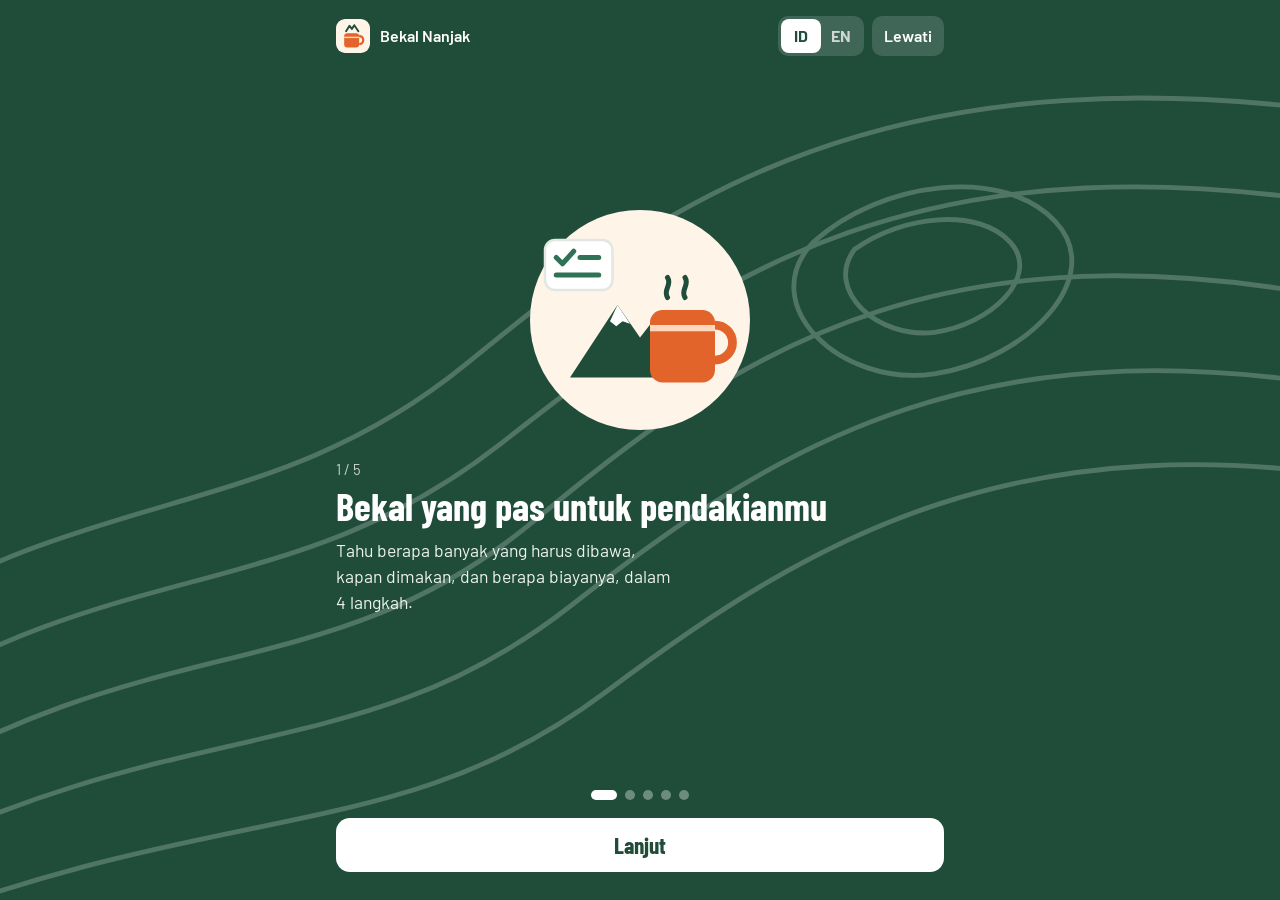
==== commit e288d14f: "Add files via upload" ====
--- a/index.html
+++ b/index.html
@@ -283,6 +283,20 @@
 .trow select{min-height:38px;border:1.5px solid var(--line);border-radius:8px;background:var(--surface);color:var(--ink);padding:4px 6px;max-width:48%}
 .mchips .chip{border:1.5px solid var(--line);background:var(--surface);color:var(--ink);border-radius:999px;min-height:42px;padding:0 16px;font-weight:600;cursor:pointer}
 .mchips .chip[aria-pressed=true]{background:var(--pine);border-color:var(--pine);color:#fff}
+.intro .wrap{justify-content:flex-start}
+.intro-body{flex:1;display:flex;flex-direction:column;justify-content:center;padding:12px 0}
+.intro-il{width:min(78vw,300px);margin:0 auto 18px}
+.intro-il svg{width:100%;height:auto;display:block}
+.intro-n{opacity:.75;margin:0 0 6px;font-size:.92rem}
+.intro h1{font-size:2.4rem}
+.intro .lead{margin:10px 0 0;max-width:36ch}
+.dots{display:flex;justify-content:center;gap:8px;margin:18px 0}
+.dots button{width:10px;height:10px;border-radius:99px;border:0;background:rgba(255,255,255,.35);padding:0;cursor:pointer;transition:width .2s}
+.dots button.on{width:26px;background:#fff}
+.intro-acts{display:flex;gap:10px}
+.intro-acts .btn{flex:1;width:auto}
+.intro-acts .btn.ghost{flex:0 0 auto;padding:0 20px;border-color:rgba(255,255,255,.4)}
+@media (prefers-reduced-motion:reduce){.dots button{transition:none}}
 /* history */
 .hist{display:flex;gap:10px;align-items:center;border-top:1px solid var(--line);padding:12px 0}
 .hist:first-of-type{border-top:0}
@@ -716,6 +730,7 @@
 }}
 S=defaults();
 try{const s=JSON.parse(localStorage.getItem(KEY)||"null"); if(s&&typeof s==="object") S={...defaults(),...s,view:"welcome",edit:null,term:null,confirm:null};}catch(e){}
+if(!S.seenIntro){S.view="intro";S.introI=0;}
 let HIST=[]; try{HIST=JSON.parse(localStorage.getItem(HKEY)||"[]")||[]}catch(e){HIST=[]}
 function save(){try{localStorage.setItem(KEY,JSON.stringify(S))}catch(e){}}
 function saveHist(){try{localStorage.setItem(HKEY,JSON.stringify(HIST))}catch(e){}}
@@ -863,6 +878,58 @@
 const bar=(label,ok=true)=>`<div class="bar"><div class="wrap"><button class="btn ghost" data-act="back">${L("Kembali","Back")}</button><button class="btn" data-act="next" ${ok?"":"disabled"}>${label}</button></div></div>`;
 
 /* ===================== HALAMAN ===================== */
+const IL={
+  plan:`<svg viewBox="0 0 240 200" aria-hidden="true"><circle cx="120" cy="104" r="88" fill="#FFF4E8"/>
+    <path d="M64 150l38-58 18 26 14-18 42 50z" fill="#1F4D3A"/><path d="M102 92l10 15-6-2-5 4-5-4z" fill="#fff"/>
+    <rect x="128" y="96" width="52" height="58" rx="10" fill="#E2642A"/><path d="M180 108a14 14 0 0 1 0 28" fill="none" stroke="#E2642A" stroke-width="7"/>
+    <rect x="128" y="108" width="52" height="5" fill="#FFD6BE"/><path d="M142 86c-4-6 4-10 0-16M156 86c-4-6 4-10 0-16" stroke="#1F4D3A" stroke-width="4" fill="none" stroke-linecap="round"/>
+    <rect x="44" y="40" width="54" height="40" rx="8" fill="#fff" stroke="#E2E8E1" stroke-width="2"/><path d="M53 54l5 5 9-10M53 68h34M72 54h15" stroke="#2F7356" stroke-width="4" fill="none" stroke-linecap="round" stroke-linejoin="round"/></svg>`,
+  menu:`<svg viewBox="0 0 240 200" aria-hidden="true"><circle cx="120" cy="104" r="88" fill="#FFF4E8"/>
+    <ellipse cx="112" cy="132" rx="58" ry="18" fill="#1F4D3A"/><rect x="166" y="124" width="46" height="10" rx="5" fill="#1F4D3A"/>
+    <ellipse cx="112" cy="126" rx="50" ry="13" fill="#2F7356"/><circle cx="96" cy="124" r="13" fill="#fff"/><circle cx="96" cy="124" r="6" fill="#F0B429"/>
+    <circle cx="124" cy="121" r="5" fill="#E2642A"/><circle cx="136" cy="128" r="4" fill="#E2642A"/><path d="M115 130h14" stroke="#9FD3B2" stroke-width="4" stroke-linecap="round"/>
+    <path d="M96 100c-5-8 5-12 0-20M114 98c-5-8 5-12 0-20M132 100c-5-8 5-12 0-20" stroke="#E2642A" stroke-width="4" fill="none" stroke-linecap="round"/>
+    <rect x="150" y="38" width="48" height="60" rx="8" fill="#fff" stroke="#E2E8E1" stroke-width="2"/><path d="M160 54h28M160 66h28M160 78h18" stroke="#56655C" stroke-width="4" stroke-linecap="round"/></svg>`,
+  sched:`<svg viewBox="0 0 240 200" aria-hidden="true"><circle cx="120" cy="104" r="88" fill="#FFF4E8"/>
+    <path d="M40 160 C70 150 90 120 112 104 S150 60 168 52 C182 70 196 110 210 160Z" fill="#E3F3E9"/>
+    <path d="M40 160 C70 150 90 120 112 104 S150 60 168 52 C182 70 196 110 210 160" fill="none" stroke="#2F7356" stroke-width="5" stroke-linecap="round"/>
+    <circle cx="70" cy="148" r="7" fill="#E2642A" stroke="#fff" stroke-width="3"/><circle cx="100" cy="116" r="7" fill="#E2642A" stroke="#fff" stroke-width="3"/>
+    <circle cx="134" cy="84" r="7" fill="#E2642A" stroke="#fff" stroke-width="3"/><circle cx="190" cy="110" r="7" fill="#E2642A" stroke="#fff" stroke-width="3"/>
+    <circle cx="66" cy="62" r="24" fill="#fff" stroke="#1F4D3A" stroke-width="5"/><path d="M66 48v14l9 6" stroke="#1F4D3A" stroke-width="5" fill="none" stroke-linecap="round"/></svg>`,
+  team:`<svg viewBox="0 0 240 200" aria-hidden="true"><circle cx="120" cy="104" r="88" fill="#FFF4E8"/>
+    <path d="M70 92h100l-10 62H80z" fill="#E2642A"/><path d="M90 92c0-22 60-22 60 0" fill="none" stroke="#1F4D3A" stroke-width="7" stroke-linecap="round"/>
+    <path d="M96 116l10 10 20-22" stroke="#fff" stroke-width="7" fill="none" stroke-linecap="round" stroke-linejoin="round"/>
+    <g fill="#1F4D3A"><circle cx="58" cy="52" r="11"/><path d="M40 82c2-16 34-16 36 0z"/><circle cx="182" cy="52" r="11"/><path d="M164 82c2-16 34-16 36 0z"/></g>
+    <circle cx="120" cy="46" r="11" fill="#2F7356"/><path d="M102 76c2-16 34-16 36 0z" fill="#2F7356"/></svg>`,
+  begin:`<svg viewBox="0 0 240 200" aria-hidden="true"><circle cx="120" cy="104" r="88" fill="#FFF4E8"/>
+    <path d="M60 64h56v86H60a10 10 0 0 1-10-10V74a10 10 0 0 1 10-10z" fill="#1F4D3A"/><path d="M116 64h56a10 10 0 0 1 10 10v66a10 10 0 0 1-10 10h-56z" fill="#2F7356"/>
+    <path d="M66 86h36M66 100h36M66 114h24M130 86h36M130 100h28" stroke="#fff" stroke-width="5" stroke-linecap="round"/>
+    <circle cx="176" cy="54" r="22" fill="#E2642A"/><text x="176" y="63" text-anchor="middle" font-size="26" font-weight="700" fill="#fff" font-family="Barlow,Arial,sans-serif">?</text>
+    <path d="M150 140l18-8 18 8v14c0 10-8 18-18 22-10-4-18-12-18-22z" fill="#fff" stroke="#1F4D3A" stroke-width="4"/><path d="M160 152l6 6 10-11" stroke="#2F7356" stroke-width="4" fill="none" stroke-linecap="round" stroke-linejoin="round"/></svg>`
+};
+const INTRO=[
+  {il:"plan",t:["Bekal yang pas untuk pendakianmu","The right food for your hike"],d:["Tahu berapa banyak yang harus dibawa, kapan dimakan, dan berapa biayanya, dalam 4 langkah.","Know how much to bring, when to eat it, and what it costs, in 4 steps."]},
+  {il:"menu",t:["Menu ala pendaki, lengkap dengan resep","Hiker-style meals, with recipes"],d:["Puluhan resep, dari nasi goreng kampung sampai wedang jahe, lengkap dengan bahan, bumbu, dan cara masak.","Dozens of recipes, from village fried rice to ginger tea, with ingredients, seasoning, and steps."]},
+  {il:"sched",t:["Kapan ngemil, di ketinggian berapa","When to snack, and at what height"],d:["Jadwal per jam memberi tahu kapan makan dan apa yang dimakan, supaya tidak lemas di jalur.","An hourly schedule tells you when and what to eat, so you don't run out of energy on the trail."]},
+  {il:"team",t:["Belanja dan bagi tugas rombongan","Shop and split tasks as a group"],d:["Checklist belanja, biaya per orang, dan kirim tugas ke setiap anggota lewat WhatsApp.","A shopping checklist, cost per person, and tasks sent to each member by WhatsApp."]},
+  {il:"begin",t:["Dibuat untuk pemula","Made for beginners"],d:["Istilah dijelaskan, tips disesuaikan, dan data tetap di HP-mu tanpa login.","Terms are explained, tips are tailored, and your data stays on your phone with no login."]}
+];
+function vIntro(){
+  const i=clamp(S.introI||0,0,INTRO.length-1), it=INTRO[i], last=i===INTRO.length-1;
+  return `<section class="ob intro" id="intro">${TOPO}<div class="wrap">
+    <div class="hdr-row"><span style="display:flex;align-items:center;gap:10px;font-weight:600">${LOGO} Bekal Nanjak</span>
+      <span class="hdr-right">${langToggle()}${last?"":`<button class="hbtn" data-act="introSkip">${L("Lewati","Skip")}</button>`}</span></div>
+    <div class="intro-body" aria-live="polite">
+      <div class="intro-il">${IL[it.il]}</div>
+      <p class="intro-n">${i+1} / ${INTRO.length}</p>
+      <h1>${esc(L(...it.t))}</h1>
+      <p class="lead">${esc(L(...it.d))}</p>
+    </div>
+    <div class="dots" role="tablist" aria-label="${L("Layar perkenalan","Intro screens")}">${INTRO.map((_,k)=>`<button role="tab" aria-selected="${k===i}" aria-label="${L("Layar","Screen")} ${k+1}" data-act="introGo" data-v="${k}" class="${k===i?"on":""}"></button>`).join("")}</div>
+    <div class="intro-acts">${i>0?`<button class="btn ghost" data-act="introPrev">${L("Kembali","Back")}</button>`:""}
+      ${last?`<button class="btn light" data-act="introStart">${L("Mulai rencana","Start planning")}</button>`:`<button class="btn light" data-act="introNext">${L("Lanjut","Next")}</button>`}</div>
+  </div></section>`;
+}
 function vWelcome(){
   const hasLast=S.pid&&HIST.some(h=>h.pid===S.pid);
   return `<section class="ob">${TOPO}<div class="wrap">
@@ -882,6 +949,7 @@
     ${hasLast?`<button class="btn ghost" data-act="open" data-pid="${S.pid}">${L("Lanjutkan rencana terakhir","Continue last plan")}</button>`:""}
     ${HIST.length?`<button class="btn ghost" data-act="history">${L("Riwayat rencana","Plan history")} (${HIST.length})</button>`:""}
     <button class="btn ghost" data-act="glossary" style="border-color:rgba(255,255,255,.35)">${L("Kamus istilah pendakian","Hiking glossary")}</button>
+    <button class="linkbtn" data-act="showIntro" style="color:#fff;opacity:.85;margin-top:8px;align-self:center">${L("Lihat perkenalan","View the introduction")}</button>
   </div></section>`;
 }
 
@@ -1316,7 +1384,7 @@
 }
 
 /* ===================== KONTROL ===================== */
-const VIEWS={welcome:vWelcome,history:vHistory,glossary:vGlossary,done:vDone,plan:()=>[null,vRoute,vSchedule,vBody,vMeals,vResult][S.step]()};
+const VIEWS={intro:vIntro,welcome:vWelcome,history:vHistory,glossary:vGlossary,done:vDone,plan:()=>[null,vRoute,vSchedule,vBody,vMeals,vResult][S.step]()};
 function render(){
   document.documentElement.lang=S.lang;
   $("#app").innerHTML=VIEWS[S.view]();
@@ -1347,7 +1415,7 @@
   go("plan",S.step-1);
 }
 function newPlan(){
-  const keep={lang:S.lang,sex:S.sex,age:S.age,height:S.height,weight:S.weight,load:S.load,veg:S.veg,light:S.light,cold:S.cold,prices:S.prices,ownFoods:S.ownFoods,tipsOpen:S.tipsOpen};
+  const keep={seenIntro:true,lang:S.lang,sex:S.sex,age:S.age,height:S.height,weight:S.weight,load:S.load,veg:S.veg,light:S.light,cold:S.cold,prices:S.prices,ownFoods:S.ownFoods,tipsOpen:S.tipsOpen};
   S={...defaults(),...keep}; go("plan",1);
 }
 
@@ -1359,6 +1427,12 @@
   const a=b.dataset.act, v=b.dataset.v;
   switch(a){
     case "lang": S.lang=v; save(); return render();
+    case "introNext": S.introI=Math.min(INTRO.length-1,(S.introI||0)+1); return render();
+    case "introPrev": S.introI=Math.max(0,(S.introI||0)-1); return render();
+    case "introGo": S.introI=+v; return render();
+    case "introSkip": S.seenIntro=true; return go("welcome");
+    case "introStart": S.seenIntro=true; return newPlan();
+    case "showIntro": S.introI=0; return go("intro");
     case "new": if(S.view==="plan"&&S.step>=2){ S.confirm={title:L("Buat rencana baru?","Start a new plan?"),msg:L("Rencana yang sekarang tetap tersimpan di Riwayat. Kamu akan mulai lagi dari memilih gunung.","Your current plan stays in History. You'll start again by choosing a mountain."),yes:L("Buat baru","Start new"),run:{a:"new"}}; return renderSheet(); } return newPlan();
     case "history": return go("history");
     case "goto": return go("plan",+b.dataset.step);
@@ -1414,6 +1488,11 @@
   }
 });
 document.addEventListener("change",e=>{ if(e.target.dataset&&e.target.dataset.member!=null) render(); });
+let TX=null;
+document.addEventListener("touchstart",e=>{ if(S.view==="intro") TX=e.touches[0].clientX; },{passive:true});
+document.addEventListener("touchend",e=>{ if(S.view!=="intro"||TX==null) return; const dx=e.changedTouches[0].clientX-TX; TX=null;
+  if(Math.abs(dx)<50) return; S.introI=clamp((S.introI||0)+(dx<0?1:-1),0,INTRO.length-1); render(); },{passive:true});
+document.addEventListener("keydown",e=>{ if(S.view==="intro"&&(e.key==="ArrowRight"||e.key==="ArrowLeft")){ S.introI=clamp((S.introI||0)+(e.key==="ArrowRight"?1:-1),0,INTRO.length-1); render(); } });
 document.addEventListener("keydown",e=>{ if(e.key==="Escape"){ if(S.confirm){S.confirm=null;return renderSheet()} if(S.edit||S.term){S.edit=null;S.term=null;renderSheet()} } });
 document.addEventListener("toggle",e=>{ if(e.target.id==="tips"){S.tipsOpen=e.target.open;save()} if(e.target.id==="names"){S.namesOpen=e.target.open;save()} },true);
 function applySelect(k,v){
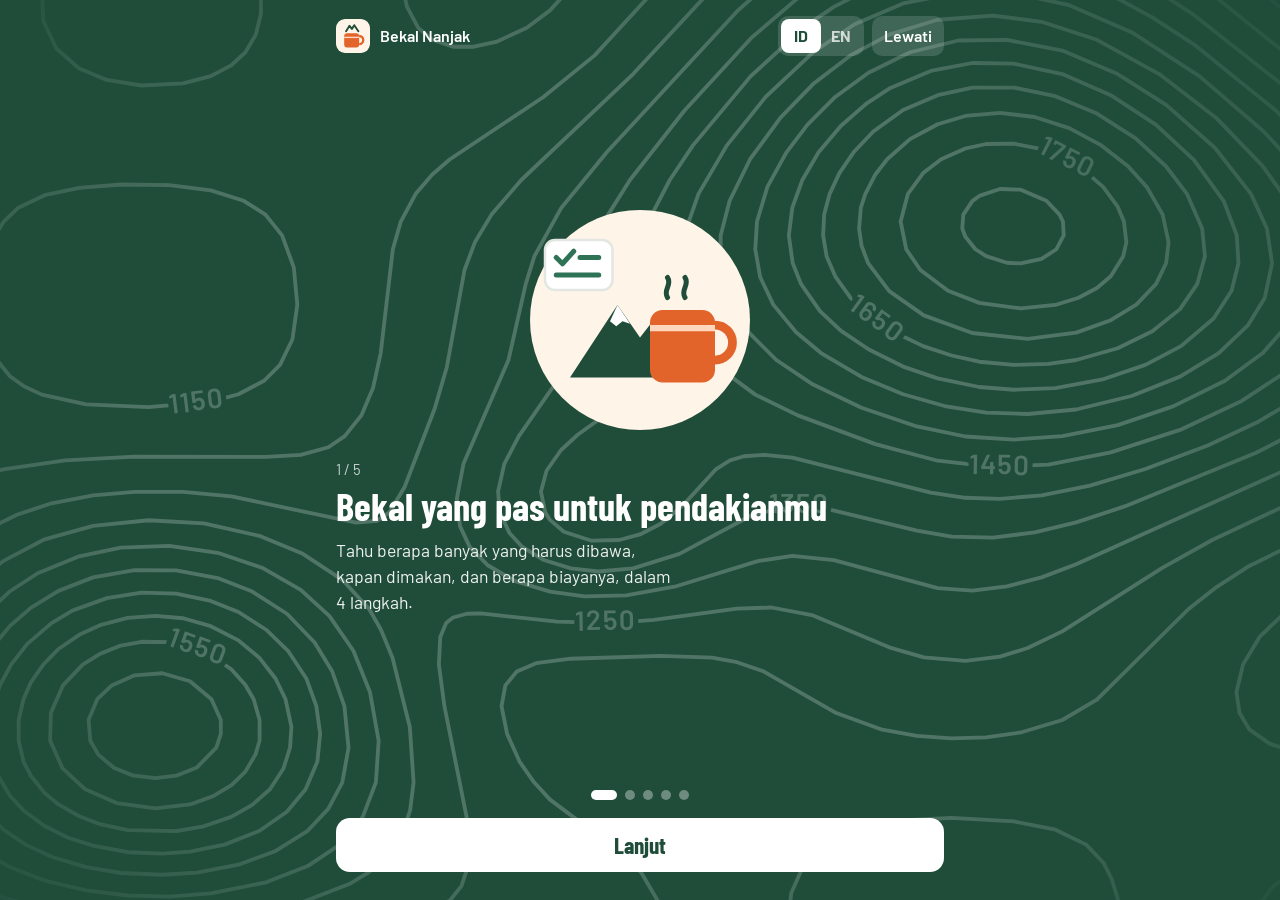
==== commit d30b05f3: "Add files via upload" ====
--- a/index.html
+++ b/index.html
@@ -186,7 +186,7 @@
 .lm{width:9px;height:9px;background:var(--pine2);transform:rotate(45deg);display:inline-block}
 .tld>summary{cursor:pointer;font-weight:600;color:var(--green);min-height:40px;display:flex;align-items:center}
 .tlist{display:grid;margin:2px 0 6px}
-.tl{display:grid;grid-template-columns:48px 14px minmax(0,1fr) auto;gap:8px;align-items:center;padding:6px 0;border-top:1px solid var(--line);font-size:.92rem}
+.tl{display:grid;grid-template-columns:48px 26px minmax(0,1fr) auto;gap:8px;align-items:center;padding:6px 0;border-top:1px solid var(--line);font-size:.92rem}
 .tl:first-child{border-top:0}
 .tl .tm{font-variant-numeric:tabular-nums;font-weight:600}
 .tl .mk{width:10px;height:10px;border-radius:50%;background:var(--line);justify-self:center}
@@ -297,6 +297,144 @@
 .intro-acts .btn{flex:1;width:auto}
 .intro-acts .btn.ghost{flex:0 0 auto;padding:0 20px;border-color:rgba(255,255,255,.4)}
 @media (prefers-reduced-motion:reduce){.dots button{transition:none}}
+.avoid{border-top:1px solid var(--line);padding:12px 0}
+.avoid b{display:block}.avoid small{display:block;color:var(--muted);font-size:.86rem;margin-bottom:8px}
+.pills{display:flex;flex-wrap:wrap;gap:8px}
+.pill{font:inherit;font-size:.9rem;font-weight:600;min-height:40px;padding:0 14px;border-radius:999px;border:1.5px solid var(--line);background:transparent;color:var(--muted);cursor:pointer}
+.pill[aria-pressed=true]{background:var(--greenbg);color:var(--green);border-color:transparent}
+.preset.bad{opacity:.7}
+.preset .warn{display:block;color:var(--blaze-ink);font-weight:600;font-size:.82rem}
+.trailbtn{display:flex;justify-content:space-between;align-items:center;gap:12px;width:100%;text-align:left;border:0;border-radius:14px;background:var(--blaze);color:#fff;padding:14px 16px;margin-bottom:12px;cursor:pointer;font-size:1.4rem}
+.trailbtn b{display:block;font-family:"Barlow Condensed",sans-serif;font-size:1.4rem}
+.trailbtn small{display:block;font-size:.88rem;opacity:.92}
+.nextc{background:var(--pine);color:#fff;border-radius:16px;padding:18px;margin-bottom:14px}
+.nextc.late{background:var(--blaze)}
+.nextc small{opacity:.85}
+.nextc b{display:block;font-family:"Barlow Condensed",sans-serif;font-size:2rem;line-height:1.1;margin:4px 0}
+.nextc p{margin:0 0 12px;opacity:.95}
+.row3{display:grid;grid-template-columns:repeat(3,minmax(0,1fr));gap:8px;margin-top:10px}
+.row3 .btn{width:100%;font-size:1.05rem;padding:0 6px}
+.row3 .btn.ghost{color:var(--ink);border-color:var(--line)}
+.tl.got .ac b{text-decoration:line-through;color:var(--muted)}
+.tl .ck{margin:0;justify-self:center}
+.remind{position:fixed;left:12px;right:12px;bottom:calc(84px + env(safe-area-inset-bottom,0px));background:var(--blaze);color:#fff;border-radius:12px;padding:12px 14px;font-weight:600;z-index:6}
+.hbtn.sos{background:rgba(226,100,42,.9)}
+.sos-btn{background:#B8352A!important;color:#fff!important}
+.sosn{display:grid;grid-template-columns:repeat(3,minmax(0,1fr));gap:8px}
+.sosn a{display:block;text-decoration:none;color:var(--ink);background:var(--bg);border-radius:12px;padding:10px;text-align:center}
+.sosn b{display:block;font-family:"Barlow Condensed",sans-serif;font-size:1.8rem;color:var(--red)}
+.sosn small{color:var(--muted);font-size:.8rem}
+.sosc ol{margin:0 0 8px;padding-left:20px}
+.sub2.red{color:var(--red)}
+.notep{display:block;width:100%;text-align:left;border:0;border-radius:14px;background:rgba(255,255,255,.14);color:#fff;padding:12px 14px;margin-bottom:10px;cursor:pointer}
+.notep b{display:block}.notep small{opacity:.85}
+small.green{color:var(--green)!important}
+.hist{flex-wrap:wrap}
+.hist .info{flex:1 1 170px}
+.mini{margin:0 0 6px;padding-left:18px;font-size:.9rem}
+.mini li{margin-bottom:3px}
+.scope{display:inline-flex;align-items:center;gap:6px;font-size:.82rem;font-weight:600;padding:3px 10px;border-radius:99px;background:var(--greenbg);color:var(--green);vertical-align:middle}
+.hero .scope{background:rgba(255,255,255,.16);color:#fff}
+.hrow{position:relative}
+details.why>summary{list-style:none;cursor:pointer;display:flex;justify-content:space-between;align-items:center;gap:10px}
+details.why>summary::-webkit-details-marker{display:none}
+details.why>summary b{display:block;font-family:"Barlow Condensed",sans-serif;font-size:1.25rem;line-height:1.15}
+details.why>summary small{color:var(--green);font-weight:600}
+details.why p{margin:10px 0 0;color:var(--muted)}
+details.why[open] .chev{transform:rotate(180deg)}
+.kv{display:flex;justify-content:space-between;gap:12px;padding:8px 0;border-top:1px solid var(--line)}
+.kv:first-of-type{border-top:0}
+.kv b{font-family:"Barlow Condensed",sans-serif;font-size:1.2rem;white-space:nowrap}
+.kv.tot2{border-top:2px solid var(--line)}
+.wrow{margin:10px 0 2px}
+.mini-d>summary{cursor:pointer;color:var(--green);font-weight:600;min-height:40px;display:flex;align-items:center;font-size:.92rem}
+.alts{display:flex;flex-wrap:wrap;align-items:center;gap:6px;margin:0 0 10px}
+.alts>span{color:var(--muted);font-size:.86rem}
+.chip.sm{border:1.5px solid var(--line);background:var(--surface);color:var(--ink);border-radius:999px;min-height:36px;padding:0 12px;font-weight:600;font-size:.86rem;cursor:pointer}
+.edrow{grid-column:1/-1;display:grid;grid-template-columns:1fr 1fr;gap:8px;margin-top:6px}
+.edrow label{font-size:.8rem;color:var(--muted);display:flex;flex-direction:column;gap:2px}
+.edrow input{width:100%!important;min-height:38px;border:1.5px solid var(--line);border-radius:8px;background:var(--bg);padding:4px 8px;color:var(--ink)}
+.cd{background:rgba(255,255,255,.12);border-radius:16px;padding:14px;margin-bottom:12px}
+.cd .row-h b{font-family:"Barlow Condensed",sans-serif;font-size:1.5rem}
+.cd .row-h span{opacity:.85;white-space:nowrap}
+.cdi{display:flex;gap:10px;align-items:center;width:100%;background:transparent;border:0;color:#fff;text-align:left;padding:8px 0;cursor:pointer;border-top:1px solid rgba(255,255,255,.15)}
+.cdi small{display:block;opacity:.75;font-size:.8rem}
+.cdi .ck{flex:none;border-color:rgba(255,255,255,.6);background:transparent}
+.cdi.got .ck{background:#fff;border-color:#fff}
+.cdi.got .ck::after{border-color:#1F4D3A}
+.cdi.got span{opacity:.75}
+.cd .btn.ghost{border-color:rgba(255,255,255,.4)}
+.wl-links{display:flex;justify-content:center;gap:18px;margin-top:6px}
+.wl-links .linkbtn{color:#fff;opacity:.85}
+.saveinfo{color:var(--muted);font-size:.86rem;margin:4px 0 10px}
+.estep{font-family:"Barlow Condensed",sans-serif;font-weight:700;font-size:1.15rem;margin:14px 0 6px}
+.search{width:100%;min-height:44px;border:1.5px solid var(--line);border-radius:10px;background:var(--bg);color:var(--ink);padding:6px 12px;font:inherit;margin-bottom:8px}
+.fchips{display:flex;flex-wrap:wrap;gap:6px;margin-bottom:6px}
+.fchip{border:1.5px solid var(--line);background:var(--surface);color:var(--ink);border-radius:12px;padding:6px 10px;font:inherit;font-weight:600;font-size:.88rem;text-align:left;cursor:pointer}
+.fchip small{display:block;font-weight:500;color:var(--muted);font-size:.76rem}
+.fchip.warn{border-color:var(--blaze)}
+.fchip[hidden]{display:none}
+.what.drink{color:var(--green)!important}
+body.saver .topo{display:none}
+body.saver .nextc{background:#000;border:1px solid #333}
+.printv{padding:16px;max-width:760px;margin:0 auto;color:#000;background:#fff}
+.printv h1{font-size:1.8rem}.printv h2{font-size:1.3rem;margin-top:18px}.printv h3{font-size:1.05rem;margin-top:10px}
+.printv ul{padding-left:18px}
+@media print{ .noprint,.bar,#sheet{display:none!important} body{background:#fff} .printv{padding:0} }
+.tabs .seg{display:flex;overflow-x:auto;scrollbar-width:none;gap:2px}
+.tabs .seg::-webkit-scrollbar{display:none}
+.tabs .seg button{flex:1 0 auto;padding:0 12px;white-space:nowrap}
+.trailbtn{background:#E2642A!important;color:#fff!important}
+details.why>summary b{color:var(--ink)}
+.dayband{display:flex;justify-content:space-between;align-items:center;gap:10px;margin:-16px -16px 12px;padding:12px 16px;border-radius:14px 14px 0 0;color:#fff;background:#1F4D3A}
+.dayband.c1{background:#B4501E}
+.dayband b{display:block;font-family:"Barlow Condensed",sans-serif;font-size:1.45rem;line-height:1.1}
+.dayband small{display:block;opacity:.9;font-size:.86rem}
+.dayband .edit{border-color:rgba(255,255,255,.5);color:#fff;background:transparent}
+.dayband .dbw{font-weight:600;font-size:.9rem;white-space:nowrap}
+.kv span small.sub{display:block;color:var(--muted);font-size:.8rem}
+.kv.hl{background:var(--greenbg);border-radius:10px;padding:10px;border-top:0;margin-top:6px}
+.prepc>summary{list-style:none;cursor:pointer;display:flex;justify-content:space-between;align-items:center}
+.prepc>summary::-webkit-details-marker{display:none}
+.prepc>summary b{font-family:"Barlow Condensed",sans-serif;font-size:1.3rem}
+.prepc[open] .chev{transform:rotate(180deg)}
+.prow{display:grid;grid-template-columns:28px minmax(0,1fr) auto;gap:10px;align-items:center;padding:8px 0;border-top:1px solid var(--line)}
+.prow:first-of-type{border-top:0;margin-top:8px}
+.prow.got span{text-decoration:line-through;color:var(--muted)}
+.prow input[type=date]{border:1.5px solid var(--line);border-radius:8px;background:var(--bg);color:var(--ink);padding:4px 6px;font:inherit;font-size:.82rem;max-width:140px}
+.prow small{color:var(--muted)}
+.cdp{margin:6px 0 0;opacity:.9}
+.arow{padding:10px 0;border-top:1px solid var(--line)}
+.arow b{font-weight:600}.arow small{color:var(--muted);margin-left:6px}
+.arow.open b::after{content:" •";color:var(--blaze)}
+.who2{display:flex;flex-wrap:wrap;gap:6px;margin-top:6px}
+.chip.sm.on{background:var(--pine);border-color:var(--pine);color:#fff}
+.mrow{display:flex;justify-content:space-between;align-items:center;gap:10px;padding:10px 0;border-top:1px solid var(--line)}
+.mrow:first-of-type{border-top:0}
+.mrow b{display:block}.mrow small{color:var(--muted)}
+.msgbox{width:100%;min-height:260px;font:inherit;font-size:.9rem;border:1.5px solid var(--line);border-radius:10px;background:var(--bg);color:var(--ink);padding:10px}
+.field select#ownU,.field select#ownGsel{appearance:auto;-webkit-appearance:menulist;background-image:none;padding-right:8px}
+.sheet-acts .btn{font-size:1.15rem}
+.dwrap{position:relative;display:block}
+.dwrap .dval{display:flex;align-items:center;min-height:48px;padding:8px 12px;border:1.5px solid var(--line);border-radius:10px;background:var(--bg);font-size:1.05rem;color:var(--ink)}
+.dwrap input[type=date],.dwrap input[type=time]{position:absolute;inset:0;width:100%;height:100%;opacity:0;cursor:pointer;border:0;padding:0}
+.prow .dwrap .dval{min-height:34px;padding:4px 8px;font-size:.85rem;border-radius:8px}
+.times{display:grid;grid-template-columns:repeat(2,minmax(0,1fr));gap:10px;margin-bottom:6px}
+.times .field{margin:0}
+.mbr{padding:10px 0;border-top:1px solid var(--line);display:flex;flex-wrap:wrap;gap:8px;align-items:center}
+.mbr:first-of-type{border-top:0}
+.mbr>input{flex:1 1 140px;min-height:44px;border:1.5px solid var(--line);border-radius:10px;background:var(--bg);color:var(--ink);padding:6px 10px;font:inherit}
+.mbr>small{color:var(--muted)}
+.mbd{display:grid;grid-template-columns:90px 1fr 1fr;gap:8px;width:100%;align-items:end}
+.mbd label{font-size:.8rem;color:var(--muted);display:flex;flex-direction:column;gap:2px;min-width:0}
+.mbd input{width:100%}
+.mbd input{min-height:40px;border:1.5px solid var(--line);border-radius:8px;background:var(--bg);color:var(--ink);padding:4px 8px;font:inherit}
+.cheer{background:var(--greenbg);color:var(--green);border-radius:12px;padding:10px 14px;font-weight:600;margin:0 0 12px}
+.warnt{color:var(--blaze-ink)!important}
+.prevc b{display:block;font-family:"Barlow Condensed",sans-serif;font-size:1.2rem}
+.prevc small{color:var(--muted)}
+a.edit{display:inline-flex;align-items:center;text-decoration:none;color:var(--ink)}
+.topo{-webkit-mask-image:radial-gradient(ellipse 72% 78% at 50% 50%,#000 55%,transparent 100%);mask-image:radial-gradient(ellipse 72% 78% at 50% 50%,#000 55%,transparent 100%)}
 /* history */
 .hist{display:flex;gap:10px;align-items:center;border-top:1px solid var(--line);padding:12px 0}
 .hist:first-of-type{border-top:0}
@@ -341,14 +479,48 @@
 <body>
 <svg width="0" height="0" style="position:absolute" aria-hidden="true">
   <symbol id="topo" viewBox="0 0 400 260" preserveAspectRatio="xMidYMid slice">
-    <g fill="none" stroke="#fff" stroke-width="1.4">
-      <path d="M-20 230C60 180 110 200 170 150S290 60 420 90"/>
-      <path d="M-20 250C70 205 120 222 180 175S300 90 420 115"/>
-      <path d="M-20 205C50 160 100 175 160 128S280 35 420 62"/>
-      <path d="M-20 180C45 140 95 150 150 105S270 10 420 35"/>
-      <path d="M250 70c20-18 55-22 70-6s-8 40-35 44-52-20-35-38z"/>
-      <path d="M262 72c14-10 36-12 45-2s-6 24-22 26-32-12-23-24z"/>
-      <path d="M-20 270C80 230 130 245 190 200S310 120 420 140"/>
+    <g fill="none" stroke="#fff" stroke-width="1.1" stroke-linejoin="round">
+      <path d="M-40.0 37.3 L-25.6 34.0 L-20.0 31.0 L-16.0 27.2 L-12.9 22.0 L-10.9 16.0 L-9.2 0.0 L-10.9 -16.0 L-12.9 -22.0 L-16.0 -27.3 L-20.0 -31.0 L-25.6 -34.0 L-40.0 -37.3"/>
+      <path d="M158.7 12.0 L167.3 8.0 L174.0 3.0 L180.0 -3.6 L183.7 -10.0 L185.4 -16.0 L184.9 -22.0 L182.0 -26.6 L176.0 -30.3 L170.0 -32.1 L162.0 -33.0 L148.0 -31.8 L139.2 -28.0 L135.2 -24.0 L133.0 -20.0 L131.1 -12.0 L131.3 -4.0 L132.7 2.0 L135.9 8.0 L140.0 11.5 L146.0 13.5 L152.0 13.5 L158.7 12.0Z"/>
+      <path d="M76.1 116.0 L84.0 113.9 L91.4 110.0 L96.0 105.4 L99.6 98.0 L101.0 88.0 L100.0 77.3 L96.6 68.0 L91.8 62.0 L85.5 58.0 L76.0 55.0 L64.0 53.5 L50.0 53.3 L38.0 54.3 L28.0 56.4 L20.4 60.0 L16.2 64.0 L13.7 68.0 L11.5 74.0 L10.2 88.0 L12.4 100.0 L14.2 104.0 L18.0 108.7 L22.0 111.6 L27.2 114.0 L40.0 116.8 L58.0 117.6 L76.1 116.0Z"/>
+      <path d="M-40.0 173.2 L-39.2 166.0 L-40.0 159.9"/>
+      <path d="M440.0 164.7 L432.0 162.8 L420.0 163.1 L408.0 165.7 L396.0 170.6 L387.3 176.0 L379.0 184.0 L374.2 192.0 L372.3 200.0 L373.2 206.0 L376.0 210.7 L382.0 214.9 L390.0 217.4 L402.0 219.0 L418.0 219.1 L430.0 217.8 L440.0 214.8"/>
+      <path d="M333.2 300.0 L335.5 296.0 L337.6 290.0 L339.4 276.0 L338.1 260.0 L336.3 254.0 L334.0 249.4 L328.9 244.0 L320.0 239.7 L308.0 237.3 L290.0 236.3 L274.0 237.1 L262.0 239.4 L254.0 242.8 L248.0 248.3 L243.7 258.0 L241.9 274.0 L243.6 290.0 L245.7 296.0 L248.1 300.0"/>
+      <path d="M-40.0 214.5 L-14.0 158.2 L-6.0 146.9 L2.0 140.6 L8.0 137.9 L16.0 135.6 L34.0 133.0 L54.0 131.9 L92.0 132.0 L102.0 131.4 L110.0 129.2 L114.7 126.0 L119.5 120.0 L122.9 112.0 L125.1 102.0 L128.6 72.0 L130.9 64.0 L135.2 56.0 L140.0 50.4 L145.1 46.0 L172.0 28.1 L186.9 16.0 L201.6 0.0 L224.0 -30.1 L230.0 -35.6 L237.6 -40.0"/>
+      <path d="M362.4 -40.0 L370.0 -33.2 L390.2 -10.0 L401.1 0.0 L418.0 12.2 L440.0 24.3"/>
+      <path d="M68.0 24.1 L56.0 24.7 L46.0 23.1 L38.0 19.8 L31.4 14.0 L27.6 6.0 L27.2 -4.0 L30.1 -12.0 L35.4 -18.0 L40.0 -20.8 L46.0 -23.0 L54.0 -24.3 L62.0 -24.4 L70.0 -23.2 L76.0 -21.2 L81.6 -18.0 L85.7 -14.0 L89.0 -8.0 L90.5 -2.0 L90.5 4.0 L89.0 10.0 L86.0 15.1 L82.0 18.8 L76.0 22.0 L68.0 24.1Z"/>
+      <path d="M-40.0 70.3 L-34.2 74.0 L-30.0 79.0 L-27.1 86.0 L-26.4 92.0 L-27.5 100.0 L-30.0 105.6 L-34.0 110.1 L-40.0 113.6"/>
+      <path d="M440.0 136.8 L395.3 154.0 L376.0 163.5 L366.0 170.0 L358.4 176.0 L332.0 202.1 L322.0 208.0 L310.0 211.6 L300.0 213.0 L290.0 213.3 L280.0 212.6 L270.0 210.8 L256.7 206.0 L235.8 194.0 L228.0 191.3 L220.8 190.0 L206.0 189.5 L180.0 190.3 L170.0 191.6 L164.4 194.0 L161.1 198.0 L160.0 204.0 L161.6 212.0 L165.2 220.0 L169.4 226.0 L174.0 231.0 L194.1 246.0 L200.3 252.0 L205.0 260.0 L207.1 270.0 L206.8 276.0 L205.3 282.0 L202.0 287.9 L198.0 292.0 L192.0 295.6 L186.0 297.8 L178.0 299.3 L168.2 300.0"/>
+      <path d="M418.0 296.5 L408.0 297.7 L396.0 296.6 L388.0 293.7 L380.7 288.0 L376.5 280.0 L375.6 272.0 L378.0 262.5 L383.0 256.0 L388.0 252.6 L394.0 250.3 L400.0 249.1 L408.0 248.7 L416.0 249.5 L422.0 251.2 L427.8 254.0 L432.5 258.0 L436.2 264.0 L437.8 270.0 L437.9 276.0 L436.4 282.0 L434.0 286.6 L430.0 290.9 L425.1 294.0 L418.0 296.5Z"/>
+      <path d="M166.5 300.0 L148.0 298.2 L116.5 290.0 L102.0 287.5 L81.5 286.0 L40.0 285.1 L20.0 285.5 L6.0 287.0 L-6.0 289.7 L-28.0 296.5 L-40.0 298.8"/>
+      <path d="M440.0 113.4 L432.1 122.0 L420.0 130.3 L365.3 156.0 L351.0 164.0 L322.0 182.4 L312.0 187.2 L304.0 189.7 L294.0 190.9 L282.0 189.9 L272.0 187.0 L250.0 177.8 L238.0 175.5 L228.0 175.8 L204.0 179.1 L192.0 180.0 L176.0 179.6 L154.0 177.2 L150.0 177.3 L146.0 178.4 L144.0 180.0 L142.3 184.0 L141.9 192.0 L143.5 204.0 L149.9 236.0 L150.7 244.0 L150.4 250.0 L148.4 256.0 L145.2 260.0 L138.8 264.0 L130.0 267.0 L104.0 271.5 L74.0 273.8 L44.0 273.3 L16.0 270.3 L-8.0 265.3 L-20.6 260.0 L-25.3 256.0 L-27.8 252.0 L-29.0 248.0 L-29.6 242.0 L-28.5 230.0 L-25.5 216.0 L-20.5 200.0 L-14.8 186.0 L-9.6 176.0 L-2.8 166.0 L4.0 158.7 L12.0 152.7 L20.0 148.7 L30.0 145.4 L42.0 143.1 L54.0 142.1 L68.0 142.1 L82.0 143.4 L118.0 151.0 L124.0 150.5 L127.6 148.0 L132.0 140.7 L140.7 118.0 L144.2 106.0 L149.3 78.0 L152.3 70.0 L157.1 62.0 L165.7 52.0 L198.0 21.4 L230.0 -13.1 L242.0 -22.6 L254.0 -28.8 L264.0 -32.0 L274.0 -34.1 L298.0 -35.9 L322.0 -34.1 L332.0 -32.0 L342.0 -28.6 L352.0 -23.6 L364.0 -15.3 L394.5 10.0 L425.6 34.0 L434.4 42.0 L440.0 48.7"/>
+      <path d="M196.0 172.0 L184.0 172.3 L174.0 170.9 L164.0 167.9 L156.0 163.3 L150.8 158.0 L148.0 152.0 L147.1 144.0 L149.0 134.0 L162.0 104.0 L167.0 82.0 L169.5 74.0 L177.3 60.0 L190.4 44.0 L228.0 3.3 L242.0 -9.1 L256.0 -17.6 L266.0 -21.5 L276.0 -24.1 L286.0 -25.6 L298.0 -26.2 L310.0 -25.5 L320.0 -23.9 L330.0 -21.3 L340.0 -17.4 L352.0 -10.9 L364.0 -2.7 L404.7 30.0 L421.4 46.0 L427.5 54.0 L431.0 60.0 L434.6 70.0 L435.9 82.0 L434.6 92.0 L430.9 102.0 L425.7 110.0 L417.6 118.0 L406.0 126.0 L392.0 133.3 L326.0 163.0 L316.0 166.8 L306.0 169.4 L296.0 170.6 L286.0 169.9 L256.0 161.8 L244.0 160.6 L234.0 162.1 L210.0 169.5 L196.0 172.0Z"/>
+      <path d="M86.0 264.2 L72.0 265.6 L56.0 265.8 L42.0 264.7 L28.0 262.5 L16.0 259.3 L6.0 255.3 L-2.4 250.0 L-8.3 244.0 L-12.6 236.0 L-14.5 226.0 L-14.0 214.0 L-11.3 202.0 L-6.7 190.0 L0.0 178.2 L8.0 168.6 L16.0 162.1 L28.0 155.8 L42.0 151.9 L58.0 150.3 L74.0 151.2 L90.0 154.8 L102.6 160.0 L114.0 167.5 L121.8 176.0 L125.2 182.0 L128.5 190.0 L133.5 210.0 L134.6 226.0 L133.6 234.0 L132.0 239.0 L129.4 244.0 L126.2 248.0 L121.6 252.0 L116.0 255.4 L102.0 260.8 L86.0 264.2Z"/>
+      <path d="M198.0 164.2 L188.0 165.1 L180.0 164.2 L172.0 161.7 L166.0 158.0 L162.3 154.0 L159.5 148.0 L159.0 142.0 L160.8 134.0 L165.0 126.0 L178.9 106.0 L181.5 98.0 L183.8 82.0 L186.3 72.0 L190.8 62.0 L197.1 52.0 L212.8 32.0 L232.0 11.1 L246.0 -0.9 L260.0 -9.4 L268.0 -12.7 L278.0 -15.5 L288.0 -17.1 L298.0 -17.6 L308.0 -17.0 L318.0 -15.4 L328.0 -12.7 L338.0 -8.7 L348.0 -3.5 L360.0 4.3 L390.0 28.0 L408.5 46.0 L414.8 54.0 L419.4 62.0 L422.8 72.0 L423.7 82.0 L422.0 92.0 L418.5 100.0 L412.6 108.0 L403.8 116.0 L392.0 123.6 L378.0 130.8 L340.0 146.3 L326.0 150.9 L314.0 153.8 L302.0 155.3 L290.0 155.0 L280.0 153.3 L254.0 147.0 L242.0 146.4 L232.0 149.0 L211.4 160.0 L198.0 164.2Z"/>
+      <path d="M76.0 258.1 L64.0 259.0 L52.0 258.7 L40.0 257.2 L28.0 254.4 L18.0 250.5 L10.2 246.0 L3.5 240.0 L-0.7 234.0 L-3.7 226.0 L-4.7 216.0 L-3.6 206.0 L-0.5 196.0 L4.5 186.0 L10.4 178.0 L18.0 170.8 L26.0 165.6 L38.0 160.7 L50.0 158.2 L64.0 157.7 L78.0 159.7 L90.8 164.0 L102.0 170.4 L110.3 178.0 L117.2 188.0 L122.0 200.0 L124.5 214.0 L123.7 226.0 L119.9 236.0 L113.3 244.0 L104.0 250.2 L92.0 254.9 L76.0 258.1Z"/>
+      <path d="M194.0 156.0 L186.0 156.2 L178.0 153.6 L174.0 150.2 L172.6 148.0 L171.4 142.0 L173.0 136.0 L177.2 130.0 L182.0 125.6 L195.4 116.0 L199.5 110.0 L200.3 104.0 L198.8 80.0 L200.5 70.0 L203.4 62.0 L208.6 52.0 L215.3 42.0 L232.0 22.0 L248.0 7.4 L256.0 2.0 L266.0 -3.2 L274.0 -6.2 L284.0 -8.6 L302.0 -9.7 L320.0 -7.0 L338.0 -0.4 L348.0 5.0 L360.0 12.8 L383.8 32.0 L399.2 48.0 L405.0 56.0 L409.2 64.0 L412.1 74.0 L412.5 82.0 L410.2 92.0 L405.9 100.0 L399.0 108.0 L390.0 115.1 L378.3 122.0 L364.0 128.7 L346.0 135.5 L330.0 140.3 L316.0 143.1 L304.0 144.1 L294.0 143.8 L284.0 142.3 L244.0 132.2 L236.0 131.4 L230.0 131.8 L226.0 133.0 L222.0 135.5 L212.4 146.0 L206.0 151.3 L200.0 154.4 L194.0 156.0Z"/>
+      <path d="M72.0 252.1 L62.0 252.7 L50.0 252.2 L40.0 250.5 L30.0 247.5 L22.5 244.0 L16.0 239.6 L10.5 234.0 L6.9 228.0 L4.4 220.0 L3.9 212.0 L5.1 204.0 L7.8 196.0 L12.1 188.0 L18.0 180.8 L24.0 175.6 L32.0 170.7 L42.0 166.8 L54.0 164.7 L66.0 164.8 L78.0 167.0 L88.0 170.9 L98.0 177.3 L106.0 185.6 L111.1 194.0 L114.6 204.0 L115.8 216.0 L114.0 226.0 L110.0 233.6 L104.0 240.0 L94.4 246.0 L84.0 249.8 L72.0 252.1Z"/>
+      <path d="M318.0 134.2 L302.0 134.9 L286.0 133.1 L268.0 128.3 L245.6 120.0 L233.3 114.0 L225.2 108.0 L218.7 100.0 L213.9 90.0 L211.8 80.0 L212.7 68.0 L216.9 56.0 L225.1 42.0 L236.3 28.0 L250.0 15.1 L262.0 7.0 L276.0 1.0 L292.0 -2.2 L308.0 -2.0 L324.0 1.5 L342.0 9.3 L361.6 22.0 L380.2 38.0 L387.6 46.0 L393.7 54.0 L398.3 62.0 L400.6 68.0 L401.9 74.0 L402.1 80.0 L399.9 90.0 L393.9 100.0 L385.7 108.0 L373.5 116.0 L356.0 124.2 L336.0 130.7 L318.0 134.2Z"/>
+      <path d="M70.0 246.0 L62.0 246.6 L52.0 246.2 L42.0 244.3 L34.8 242.0 L28.0 238.6 L22.0 234.2 L18.0 229.9 L14.5 224.0 L12.6 218.0 L12.0 212.0 L13.0 204.0 L15.1 198.0 L18.3 192.0 L23.0 186.0 L30.0 180.0 L36.0 176.4 L46.0 172.8 L56.0 171.2 L66.0 171.5 L76.0 173.6 L84.0 176.8 L92.1 182.0 L98.3 188.0 L103.6 196.0 L106.5 204.0 L107.6 212.0 L106.8 220.0 L103.4 228.0 L98.0 234.5 L90.1 240.0 L80.0 244.0 L70.0 246.0Z"/>
+      <path d="M322.0 126.0 L308.0 127.0 L294.0 126.1 L280.0 123.2 L264.0 117.8 L250.0 111.1 L239.4 104.0 L231.4 96.0 L225.5 86.0 L223.3 78.0 L223.3 68.0 L225.9 58.0 L231.8 46.0 L240.6 34.0 L250.0 24.3 L260.8 16.0 L272.0 10.0 L286.0 5.7 L302.0 4.5 L316.0 6.3 L332.0 11.5 L350.0 21.4 L366.4 34.0 L379.9 48.0 L385.6 56.0 L388.8 62.0 L391.0 68.0 L392.1 74.0 L391.4 84.0 L386.9 94.0 L380.0 101.9 L369.0 110.0 L354.0 117.4 L338.0 122.8 L322.0 126.0Z"/>
+      <path d="M66.0 240.1 L52.0 239.8 L44.0 238.1 L38.0 235.8 L32.0 232.4 L28.0 229.1 L24.0 224.1 L21.9 220.0 L20.5 214.0 L20.5 208.0 L21.9 202.0 L24.0 197.2 L27.6 192.0 L32.0 187.5 L38.0 183.4 L44.0 180.6 L52.0 178.5 L60.0 177.9 L68.0 178.6 L76.0 180.9 L84.0 185.0 L90.0 190.0 L94.7 196.0 L97.6 202.0 L99.3 210.0 L98.9 216.0 L97.0 222.0 L93.1 228.0 L88.0 232.5 L81.9 236.0 L74.0 238.7 L66.0 240.1Z"/>
+      <path d="M326.0 118.3 L312.0 119.6 L300.0 119.2 L288.0 117.3 L276.0 113.9 L264.0 108.9 L252.3 102.0 L245.1 96.0 L238.5 88.0 L234.7 80.0 L233.3 72.0 L233.8 64.0 L236.8 54.0 L242.3 44.0 L248.4 36.0 L256.4 28.0 L266.0 21.0 L278.0 15.1 L292.0 11.7 L306.0 11.5 L322.0 14.6 L338.0 21.4 L352.0 30.3 L366.0 42.6 L376.5 56.0 L381.1 66.0 L382.6 76.0 L380.5 86.0 L375.6 94.0 L367.2 102.0 L356.0 108.8 L342.0 114.4 L326.0 118.3Z"/>
+      <path d="M70.0 232.4 L60.0 233.5 L48.8 232.0 L39.7 228.0 L33.2 222.0 L29.6 214.0 L29.8 206.0 L33.3 198.0 L39.0 192.0 L44.0 188.9 L50.0 186.5 L56.0 185.4 L64.0 185.5 L70.0 186.8 L76.0 189.2 L82.0 193.4 L86.0 197.9 L88.4 202.0 L90.1 208.0 L90.1 214.0 L88.9 218.0 L86.0 222.9 L82.0 226.8 L76.7 230.0 L70.0 232.4Z"/>
+      <path d="M320.0 112.1 L308.0 112.6 L298.0 111.8 L286.0 109.3 L276.0 105.9 L266.0 100.9 L258.0 95.5 L252.0 89.9 L246.5 82.0 L244.1 76.0 L243.0 68.0 L244.0 60.0 L246.9 52.0 L251.6 44.0 L258.0 36.4 L265.3 30.0 L272.0 25.6 L284.0 20.5 L296.0 18.2 L308.0 18.4 L322.0 21.4 L336.0 27.5 L349.0 36.0 L360.0 46.2 L368.6 58.0 L372.4 68.0 L372.9 76.0 L370.9 84.0 L365.7 92.0 L356.3 100.0 L346.0 105.4 L334.0 109.5 L320.0 112.1Z"/>
+      <path d="M66.0 224.1 L60.0 224.8 L53.4 224.0 L48.0 221.8 L43.5 218.0 L41.2 214.0 L40.7 208.0 L43.2 202.0 L47.4 198.0 L54.0 195.1 L62.0 194.5 L70.0 196.8 L76.2 202.0 L78.9 208.0 L78.9 212.0 L77.6 216.0 L72.0 221.7 L66.0 224.1Z"/>
+      <path d="M326.0 104.0 L318.0 105.1 L308.0 105.4 L298.0 104.5 L290.0 102.7 L281.8 100.0 L273.5 96.0 L266.0 90.9 L260.8 86.0 L256.5 80.0 L253.9 74.0 L252.9 68.0 L253.2 62.0 L254.8 56.0 L257.6 50.0 L261.7 44.0 L267.4 38.0 L276.0 31.8 L286.0 27.5 L296.0 25.3 L308.0 25.3 L320.0 27.8 L332.0 32.8 L343.2 40.0 L352.0 48.1 L358.0 56.0 L362.4 66.0 L363.2 74.0 L361.0 82.0 L356.0 89.3 L348.0 95.7 L338.0 100.6 L326.0 104.0Z"/>
+      <path d="M326.0 96.1 L312.0 97.9 L296.0 96.2 L282.0 91.1 L272.0 84.1 L265.9 76.0 L264.0 71.0 L263.3 66.0 L263.8 60.0 L265.1 56.0 L268.0 50.4 L271.4 46.0 L278.0 40.2 L286.0 35.9 L294.0 33.5 L304.0 32.6 L314.0 33.8 L324.0 37.0 L333.3 42.0 L341.0 48.0 L346.4 54.0 L351.0 62.0 L352.7 70.0 L352.0 76.0 L349.1 82.0 L343.4 88.0 L336.0 92.5 L326.0 96.1Z"/>
+      <path d="M320.0 88.1 L310.0 89.1 L298.0 87.5 L289.0 84.0 L281.0 78.0 L276.9 72.0 L275.3 64.0 L277.4 56.0 L281.8 50.0 L287.0 46.0 L294.0 42.9 L300.0 41.6 L308.0 41.5 L316.0 43.1 L322.0 45.5 L328.0 49.0 L333.8 54.0 L338.0 59.7 L339.8 64.0 L340.5 70.0 L339.6 74.0 L336.0 79.8 L332.0 83.2 L326.7 86.0 L320.0 88.1Z"/>
+      <path d="M310.0 76.1 L306.0 75.9 L300.0 74.0 L296.9 72.0 L294.0 68.4 L293.1 66.0 L293.4 62.0 L296.0 58.1 L298.0 56.6 L304.0 54.6 L310.0 54.8 L317.4 58.0 L321.2 62.0 L322.2 64.0 L322.4 68.0 L320.3 72.0 L316.0 74.8 L310.0 76.1Z"/>
+    </g>
+    <g fill="#fff" stroke="#1F4D3A" stroke-width="3" paint-order="stroke" font-size="8" font-family="Barlow, Arial, sans-serif" font-weight="600" letter-spacing=".3">
+      <text x="72.0" y="116.6" transform="rotate(-7 72.0 116.6)" text-anchor="middle" dominant-baseline="middle">1150</text>
+      <text x="190.0" y="180.0" transform="rotate(-1 190.0 180.0)" text-anchor="middle" dominant-baseline="middle">1250</text>
+      <text x="246.0" y="146.2" transform="rotate(0 246.0 146.2)" text-anchor="middle" dominant-baseline="middle">1350</text>
+      <text x="304.0" y="135.0" transform="rotate(1 304.0 135.0)" text-anchor="middle" dominant-baseline="middle">1450</text>
+      <text x="72.0" y="187.4" transform="rotate(20 72.0 187.4)" text-anchor="middle" dominant-baseline="middle">1550</text>
+      <text x="268.0" y="92.5" transform="rotate(36 268.0 92.5)" text-anchor="middle" dominant-baseline="middle">1650</text>
+      <text x="323.1" y="46.0" transform="rotate(27 323.1 46.0)" text-anchor="middle" dominant-baseline="middle">1750</text>
     </g>
   </symbol>
   <symbol id="logo" viewBox="0 0 64 64">
@@ -375,9 +547,8 @@
   ciremai:[{id:"apuy",n:"Apuy",base:1250,up:7,down:5},{id:"palutungan",n:"Palutungan",base:1100,up:8,down:6},{id:"linggarjati",n:"Linggarjati",base:600,up:10,down:7}],
   papandayan:[{id:"campdavid",n:"Camp David",base:2000,up:3,down:2.5}],
   cikuray:[{id:"pemancar",n:"Pemancar",base:1500,up:6,down:4}],
-  slamet:[{id:"bambangan",n:"Bambangan",base:1500,up:9,down:6}],
-  sindoro:[{id:"kledung",n:"Kledung",base:1450,up:7.5,down:5},{id:"alangsewu",n:"Alang-alang Sewu",base:1650,up:6.5,down:4.5},{id:"tambi",n:"Tambi",base:1700,up:7,down:5}],
-  sumbing:[{id:"garung",n:"Garung",base:1500,up:8,down:5.5},{id:"banaran",n:"Banaran",base:1600,up:7,down:5}],
+  sindoro:[{id:"sigedang",n:"Sigedang",base:1900,up:5,down:3.5},{id:"kledung",n:"Kledung",base:1450,up:7.5,down:5},{id:"alangsewu",n:"Alang-alang Sewu",base:1650,up:6.5,down:4.5},{id:"tambi",n:"Tambi",base:1700,up:7,down:5}],
+  sumbing:[{id:"butuh",n:"Butuh, Kaliangkrik",base:1650,up:7,down:5},{id:"garung",n:"Garung",base:1500,up:8,down:5.5},{id:"banaran",n:"Banaran",base:1600,up:7,down:5}],
   merbabu:[{id:"selo",n:"Selo",base:1800,up:6.5,down:4},{id:"suwanting",n:"Suwanting",base:1300,up:8,down:5},{id:"wekas",n:"Wekas",base:1700,up:6,down:4},{id:"thekelan",n:"Thekelan",base:1500,up:8,down:5}],
   prau:[{id:"patak",n:"Patak Banteng",base:2100,up:2.5,down:2},{id:"dwarawati",n:"Dwarawati",base:2100,up:3,down:2},{id:"wates",n:"Wates",base:1900,up:3,down:2.5}],
   andong:[{id:"sawit",n:"Sawit",base:1300,up:1.5,down:1}],
@@ -391,6 +562,42 @@
   kerinci:[{id:"kersiktuo",n:"Kersik Tuo",base:1600,up:9,down:6}],
   marapi:[{id:"kotobaru",n:"Koto Baru",base:1400,up:6,down:4}],
   batur:[{id:"toyabungkah",n:"Toya Bungkah",base:1050,up:2,down:1.5}],
+  sibayak:[{id:"jamingi",n:"Jamin Ginting",base:1400,up:3,down:2}],
+  singgalang:[{id:"pandaisikek",n:"Pandai Sikek",base:1300,up:6,down:4}],
+  talang:[{id:"airbatumbuk",n:"Air Batumbuk",base:1300,up:5,down:3.5}],
+  kaba:[{id:"kaba",n:"Jalur umum Kaba",base:1400,up:2.5,down:2}],
+  dempo:[{id:"kampung4",n:"Kampung IV",base:1800,up:6,down:4}],
+  pesagi:[{id:"pesagi",n:"Jalur umum Pesagi",base:1300,up:5,down:3.5}],
+  karang:[{id:"pasirona",n:"Pasir Ona",base:700,up:5,down:3.5}],
+  salak:[{id:"cidahu",n:"Cidahu",base:1000,up:6,down:4}],
+  guntur:[{id:"citiis",n:"Citiis",base:1200,up:4.5,down:3}],
+  burangrang:[{id:"komando",n:"Komando",base:1300,up:3,down:2}],
+  manglayang:[{id:"barubeureum",n:"Barubeureum",base:1100,up:2.5,down:1.5}],
+  malabar:[{id:"malabar",n:"Jalur umum Malabar",base:1500,up:3,down:2}],
+  telomoyo:[{id:"dalangan",n:"Dalangan",base:1200,up:2.5,down:1.5}],
+  muria:[{id:"rahtawu",n:"Rahtawu",base:700,up:3.5,down:2.5}],
+  arjuno:[{id:"tretes",n:"Tretes",base:800,up:10,down:7,days:3},{id:"lawang",n:"Lawang, Kebun Teh Wonosari",base:1200,up:8,down:6}],
+  welirang:[{id:"tretes",n:"Tretes",base:800,up:9,down:6}],
+  butak:[{id:"sirahkencong",n:"Sirah Kencong",base:1000,up:7,down:5}],
+  kawi:[{id:"kawi",n:"Jalur umum Kawi",base:1000,up:6,down:4}],
+  panderman:[{id:"toyomerto",n:"Toyomerto",base:1200,up:2.5,down:1.5}],
+  raung:[{id:"kalibaru",n:"Kalibaru",base:800,up:14,down:9,days:4}],
+  argopuro:[{id:"baderan",n:"Baderan",base:1300,up:16,down:12,days:4}],
+  wilis:[{id:"bajulan",n:"Bajulan",base:1000,up:8,down:5}],
+  agung:[{id:"pasaragung",n:"Pasar Agung, sampai bibir kawah",base:1600,up:4,down:3,peak:2866},{id:"besakih",n:"Besakih",base:1100,up:6,down:4}],
+  abang:[{id:"abang",n:"Jalur umum Abang",base:1400,up:2.5,down:2}],
+  batukaru:[{id:"puraluhur",n:"Pura Luhur Batukaru",base:800,up:5,down:3.5}],
+  tambora:[{id:"pancasila",n:"Pancasila, sampai bibir kawah",base:750,up:10,down:7,days:3}],
+  inerie:[{id:"watumeze",n:"Watumeze",base:1000,up:4,down:3}],
+  mutis:[{id:"fatumnasi",n:"Fatumnasi",base:1500,up:3,down:2}],
+  latimojong:[{id:"karangan",n:"Karangan",base:1500,up:12,down:8,days:3}],
+  bawakaraeng:[{id:"lembanna",n:"Lembanna",base:1400,up:8,down:5}],
+  lompobattang:[{id:"lompobattang",n:"Jalur umum Lompobattang",base:1100,up:9,down:6}],
+  gamalama:[{id:"marikurubu",n:"Marikurubu",base:500,up:4,down:3}],
+  klabat:[{id:"airmadidi",n:"Airmadidi",base:300,up:5,down:3}],
+  lokon:[{id:"kakaskasen",n:"Kakaskasen",base:800,up:3,down:2}],
+  soputan:[{id:"soputan",n:"Jalur umum Soputan",base:900,up:4,down:3}],
+  slamet:[{id:"bambangan",n:"Bambangan",base:1500,up:9,down:6},{id:"guci",n:"Guci",base:1400,up:9,down:6},{id:"baturraden",n:"Baturraden",base:800,up:11,down:7}],
   rinjani:[{id:"sembalun",n:"Sembalun",base:1156,up:13,down:8,days:3},{id:"senaru",n:"Senaru, sampai bibir kawah",base:600,up:8,down:6,peak:2641}]
 };
 const MT={}; PROV.forEach(([p,list])=>list.forEach(([k,n,peak])=>MT[k]={k,n,prov:p,peak}));
@@ -405,7 +612,7 @@
  ["nasib","Nasi bungkus","Packed rice meal","bks","pack",600,350,15000,"karbo",20,3,.5],
  ["oat","Oatmeal instan","Instant oatmeal","sachet","sachet",150,40,4000,"karbo",5,4,60],
  ["roti","Roti tawar","Bread","2 lbr","2 slices",160,60,2700,"karbo",5,1.5,3],
- ["rotisi","Roti isi","Filled bun","bks","pack",230,70,6000,"karbo",6,1.5,2],
+ ["rotisi","Roti isi","Filled bread roll","bks","pack",230,70,6000,"karbo",6,1.5,2],
  ["spaghetti","Spaghetti kering","Dry spaghetti","100 g","100 g",360,100,6000,"karbo",13,3,60],
  ["makaroni","Makaroni","Macaroni","100 g","100 g",370,100,5000,"karbo",13,3,60],
  ["bihun","Bihun","Rice vermicelli","100 g","100 g",360,100,5000,"karbo",6,1,60],
@@ -436,16 +643,16 @@
  ["jeruk","Jeruk","Orange","buah","piece",60,150,2000,"sayur",1,3,7],
  ["apel","Apel","Apple","buah","piece",95,180,4000,"sayur",.5,4,10],
  ["kurma","Kurma","Dates","5 btr","5 pcs",140,50,5000,"camilan",1,4,60],
- ["kismis","Kismis","Raisins","50 g","50 g",150,50,8000,"camilan",1.5,2,60],
- ["kacang","Kacang campur","Mixed nuts","50 g","50 g",290,50,7000,"camilan",10,4,60],
- ["coklat","Cokelat","Chocolate","bks 50 g","50 g pack",260,50,12000,"camilan",3,3,60],
- ["wafer","Wafer","Wafer","bks 50 g","50 g pack",240,50,4000,"camilan",2,.5,60],
- ["biskuit","Biskuit padat","Dense biscuits","bks 100 g","100 g pack",480,100,10000,"camilan",7,2,90],
+ ["kismis","Kismis","Raisins","segenggam","a handful",90,30,5000,"camilan",1,1.2,60],
+ ["kacang","Trail mix (kacang dan buah kering)","Trail mix (nuts and dried fruit)","segenggam","a handful",150,30,6000,"camilan",4,2,60],
+ ["coklat","Cokelat","Chocolate","1 batang kecil","1 small bar",160,30,8000,"camilan",2,1.5,60],
+ ["wafer","Wafer","Wafer","bks 25 g","25 g pack",125,25,3000,"camilan",1,0.3,60],
+ ["biskuit","Biskuit padat","Filling biscuits","4 keping","4 pieces",290,60,6000,"camilan",4,1.2,90],
  ["energybar","Energy bar","Energy bar","bks","bar",170,40,10000,"camilan",4,3,90],
- ["keripik","Keripik kentang","Potato chips","bks 68 g","68 g pack",360,68,12000,"camilan",4,3,60],
- ["jelly","Jelly minum","Drinkable jelly","sachet","pouch",150,150,5000,"camilan",0,0,90],
+ ["keripik","Keripik kentang","Potato chips","segenggam","a handful",180,35,7000,"camilan",2,1.5,60],
+ ["jelly","Minuman jeli","Jelly drink","sachet","pouch",150,150,5000,"camilan",0,0,90],
  ["permen","Permen","Hard candy","5 btr","5 pcs",100,25,2000,"camilan",0,0,180],
- ["aren","Gula aren","Palm sugar","30 g","30 g",110,30,2000,"camilan",0,0,90],
+ ["aren","Gula aren","Palm sugar","1 potong","1 piece",110,30,2000,"camilan",0,0,90],
  ["madu","Madu sachet","Honey sachet","sachet","sachet",60,20,2000,"camilan",0,0,180],
  ["kopi","Kopi hitam","Black coffee","sachet","sachet",5,10,1500,"minum",0,0,180],
  ["teh","Teh atau kopi manis","Sweet tea or coffee","sachet","sachet",100,25,2000,"minum",0,0,180],
@@ -483,7 +690,34 @@
  ["margarin","Margarin","Margarine","sdm","tbsp",100,14,1000,"bumbu",0,0,30],
  ["santan","Santan instan","Instant coconut milk","sachet 65 ml","65 ml sachet",120,65,3000,"bumbu",1,0,180],
  ["bumbukare","Bumbu kare instan","Instant curry paste","sachet","sachet",30,20,3000,"bumbu",0.5,0.5,180],
- ["daunsalam","Daun salam dan serai","Bay leaf and lemongrass","paket","pack",0,10,1000,"bumbu",0,0.5,5]
+
+ ["daunsalam","Daun salam dan serai","Bay leaf and lemongrass","paket","pack",0,10,1000,"bumbu",0,0.5,5],
+ ["waferkaramel","Wafer cokelat karamel","Caramel chocolate wafer","bks 20 g","20 g pack",100,20,2500,"camilan",1,0.3,90],
+ ["biskuitkelapa","Biskuit kelapa","Coconut biscuits","3 keping","3 pieces",140,30,2500,"camilan",2,0.5,90],
+ ["crackers","Crackers","Crackers","3 keping","3 pieces",120,25,2500,"camilan",2,0.6,90],
+ ["kacangatom","Kacang atom","Coated peanuts","segenggam","a handful",160,30,3000,"camilan",5,1.5,60],
+ ["serealbar","Sereal bar","Cereal bar","bks 22 g","22 g pack",90,22,4000,"camilan",1.5,1,90],
+ ["keripikpisang","Keripik pisang","Banana chips","segenggam","a handful",150,30,4000,"camilan",0.7,2,30],
+ ["pisangsale","Pisang sale","Dried banana","2 buah","2 pieces",150,50,6000,"camilan",1.5,3,30],
+ ["dodol","Dodol","Dodol (sticky palm-sugar sweet)","3 buah","3 pcs",110,30,3000,"camilan",0.5,0.3,30],
+ ["tingting","Kacang ting-ting","Peanut brittle","2 keping","2 pieces",120,25,3000,"camilan",3,1,60],
+ ["permenjahe","Permen jahe","Ginger candy","5 btr","5 pcs",80,20,2000,"camilan",0,0,180],
+ ["kejustik","Keju stik","Cheese sticks","segenggam","a handful",150,30,5000,"camilan",3,0.3,30],
+ ["gummy","Permen kenyal","Gummy candy","segenggam","a handful",85,25,3000,"camilan",1.5,0,180],
+ ["cokelatkoin","Cokelat koin","Chocolate coins","5 keping","5 pieces",130,25,3000,"camilan",1.5,1,90],
+ ["rotisobekmini","Roti sobek mini","Mini pull-apart bread","bks","pack",200,60,5000,"camilan",5,1,3],
+ ["susuuht","Susu UHT atau steril kotak","UHT or sterilised milk carton","kotak 200 ml","200 ml carton",130,210,5000,"minum",6,0,180],
+ ["nasiinstan","Nasi instan seduh","Instant rice","cup","cup",320,90,12000,"karbo",6,1,180],
+ ["miecup","Mie cup","Cup noodles","cup","cup",300,75,6000,"karbo",6,1.5,180],
+ ["karipouch","Kari ayam siap saji","Ready-made chicken curry","pouch","pouch",280,180,22000,"protein",15,1,180],
+ ["semurpouch","Semur daging siap saji","Ready-made beef stew","pouch","pouch",260,180,25000,"protein",16,1,180],
+ ["juskotak","Jus buah kotak","Fruit juice carton","kotak 200 ml","200 ml carton",100,210,4000,"minum",0.5,0.3,180],
+ ["tehkotak","Teh kotak","Boxed iced tea","kotak 200 ml","200 ml carton",90,210,3500,"minum",0,0,180],
+ ["kacanghijau","Sari kacang hijau kotak","Mung bean drink carton","kotak 250 ml","250 ml carton",130,260,5000,"minum",3,1,180],
+ ["kopisusukemasan","Kopi susu kemasan","Bottled milk coffee","botol 200 ml","200 ml bottle",110,220,6000,"minum",2,0,180],
+ ["nasibayam","Nasi bungkus ayam goreng","Packed rice, fried chicken","bks","pack",700,380,18000,"karbo",30,3,.5],
+ ["nasibtelur","Nasi bungkus telur balado","Packed rice, chilli eggs","bks","pack",600,350,15000,"karbo",18,2,.5],
+ ["nasibtempe","Nasi bungkus tempe orek","Packed rice, sweet tempeh","bks","pack",580,350,13000,"karbo",17,4,.5]
 ];
 
 // resep: bahan per 1 porsi, langkah singkat, waktu (menit), alat
@@ -626,6 +860,11 @@
    ["Masak nasi.","Cook the rice."],
    ["Rebus sayur dengan bawang putih, kaldu, dan garam.","Boil the vegetables with garlic, stock, and salt."],
    ["Dadar telur di wajan.","Fry the eggs as an omelette."]]),
+ RC("nasiinstankari",["Nasi instan dan kari siap saji","Instant rice with ready-made curry"],["malam","siang"],
+   [["nasiinstan",1],["karipouch",1]],10,POT,[
+   ["Didihkan air.","Boil water."],
+   ["Seduh nasi instan sesuai petunjuk kemasan, tutup rapat 5–10 menit.","Make the instant rice as the pack says and cover for 5–10 minutes."],
+   ["Rendam pouch kari di air panas sekitar 5 menit, lalu tuang ke nasi.","Warm the curry pouch in hot water for about 5 minutes, then pour over the rice."]],["Cukup air panas, hemat gas.","Just hot water, saves gas."]),
  RC("bacem",["Nasi tempe tahu bacem","Rice with braised tempeh and tofu"],["siang","malam"],
    [["beras",1],["tempegoreng",1],["tahubacem",1],["sambal",1]],20,POT,[
    ["Masak nasi.","Cook the rice."],
@@ -665,7 +904,7 @@
    [["roti",2],["selaicoklat",1],["margarin",1]],10,PAN,[
    ["Oles roti dengan selai cokelat, tutup.","Spread chocolate on the bread and close."],
    ["Panggang di wajan dengan margarin sampai kecokelatan.","Toast in the pan with margarine until golden."]]),
- RC("trailmix",["Trail mix","Trail mix"],["cemilan","cadangan"],[["kacang",1],["kismis",1],["coklat",1]],2,NONE,[
+ RC("trailmix",["Paket trail mix","Trail mix pack"],["cemilan","cadangan"],[["kacang",1],["kismis",1],["coklat",1]],2,NONE,[
    ["Campur semua dalam satu ziplock.","Mix everything in one zip bag."]]),
  RC("energi",["Paket energi cepat","Quick energy pack"],["cemilan","cadangan"],[["energybar",1],["jelly",1],["permen",1]],1,NONE,[
    ["Simpan di kantong yang mudah dijangkau.","Keep it in an easy-to-reach pocket."]]),
@@ -683,12 +922,13 @@
    ["Seduh kopi, larutkan gula aren.","Brew the coffee and stir in palm sugar."]])
 ];
 
-const FOODS={}; FOOD_ROWS.concat(EXTRA_ROWS).forEach(([id,n1,n2,u1,u2,k,g,p,c,pr,fb,keep])=>FOODS[id]={n:[n1,n2],u:[u1,u2],k,g,p,c,pr,fb,keep});
+const FOODS={}; const applyKcal=()=>{ Object.entries((S&&S.kcalOv)||{}).forEach(([id,k])=>{ if(FOODS[id]&&+k>0) FOODS[id].k=+k; }); };
+FOOD_ROWS.concat(EXTRA_ROWS).forEach(([id,n1,n2,u1,u2,k,g,p,c,pr,fb,keep])=>FOODS[id]={n:[n1,n2],u:[u1,u2],k,k0:k,g,p,c,pr,fb,keep});
 const CATS={karbo:["Karbohidrat","Carbohydrates"],protein:["Protein: lauk, daging, telur","Protein: meat, eggs, tempeh"],sayur:["Sayur dan buah","Vegetables and fruit"],camilan:["Camilan","Snacks"],minum:["Minuman","Drinks"],bumbu:["Bumbu, minyak, dan olesan","Seasoning, oil, and spreads"],own:["Buatan sendiri","Your own"]};
 const CAP={sarapan:800,siang:900,malam:1100}, SNACK_PER_H=250;
 const SLOTS={
   sarapan:{n:["Sarapan","Breakfast"],t:["Pagi, sebelum jalan","Morning, before hiking"],share:.22},
-  cemilan:{n:["Camilan jalur","Trail snacks"],t:["Sedikit tiap 45–60 menit","A little every 45–60 minutes"],share:.23},
+  cemilan:{n:["Camilan jalur","Trail snacks"],t:["Beberapa suap di setiap titik ngemil","A few bites at each snack stop"],share:.23},
   siang:{n:["Makan siang","Lunch"],t:["Di jalur atau pos istirahat","On the trail or at a rest stop"],share:.25},
   malam:{n:["Makan malam","Dinner"],t:["Di camp","At camp"],share:.30}
 };
@@ -699,7 +939,7 @@
   mdpl:[["mdpl","m"],["Meter di atas permukaan laut. Satuan ketinggian gunung atau tempat. Contoh: puncak Merbabu ±3.145 mdpl.","Metres above sea level, the unit for the height of a mountain or place. Example: Merbabu's summit is about 3,145 m."]],
   kkal:[["kkal","kcal"],["Kilokalori, satuan energi dari makanan. Sebagai gambaran, 1 piring nasi lengkap dengan lauk dan sayur berisi kira-kira 600–700 kkal. Saat mendaki, tubuh membakar jauh lebih banyak energi dari biasanya.","Kilocalories, the unit of energy in food. For reference, a plate of rice with sides and vegetables has roughly 600–700 kcal. Hiking burns far more energy than a normal day."]],
   tektok:[["Tektok","Day hike"],["Naik dan turun gunung di hari yang sama, tanpa menginap.","Going up and down the mountain on the same day, without staying overnight."]],
-  menginap:[["Menginap","Overnight"],["Bermalam di gunung, biasanya di area camp, lalu melanjutkan perjalanan atau turun keesokan harinya. Ditulis seperti 2H1M, artinya 2 hari 1 malam.","Spending one or more nights on the mountain, usually at a camp area, then continuing or heading down the next day. Written like 2D1N, meaning 2 days and 1 night."]],
+  menginap:[["Ngecamp","Camping"],["Bermalam di gunung, biasanya di area camp, lalu melanjutkan perjalanan atau turun keesokan harinya. Ditulis seperti 2H1M, artinya 2 hari 1 malam.","Spending one or more nights on the mountain, usually at a camp area, then continuing or heading down the next day. Written like 2D1N, meaning 2 days and 1 night."]],
   basecamp:[["Basecamp","Basecamp"],["Titik awal pendakian, tempat registrasi, membayar tiket, dan biasanya ada warung serta toilet.","The starting point of the hike, where you register and pay. There are usually food stalls and toilets."]],
   pos:[["Pos","Rest stop"],["Titik istirahat bernomor di sepanjang jalur, misalnya Pos 1, Pos 2.","Numbered rest points along the trail, such as Post 1 and Post 2."]],
   camp:[["Camp","Camp"],["Area datar di gunung tempat mendirikan tenda untuk bermalam.","A flat area on the mountain where you set up tents for the night."]],
@@ -720,17 +960,21 @@
 const ymd=d=>`${d.getFullYear()}-${pad(d.getMonth()+1)}-${pad(d.getDate())}`;
 const addDays=(s,n)=>{const d=new Date(s+"T00:00:00");d.setDate(d.getDate()+n);return ymd(d)};
 const todayStr=()=>ymd(new Date());
+const dmy=v=>{ if(!v) return "--/--/----"; const [y,m,d]=v.split("-"); return `${d}/${m}/${y}`; };
+const dateField=(attrs,v)=>`<span class="dwrap"><span class="dval">${dmy(v)}</span><input type="date" ${attrs} value="${v||""}"></span>`;
+const timeField=(attrs,v)=>`<span class="dwrap"><span class="dval">${v||"--:--"}</span><input type="time" ${attrs} value="${v||""}"></span>`;
 const fullDate=v=>!!v&&+v.slice(0,4)>=1900;
 function defaults(){const st=addDays(todayStr(),7);return{
   view:"welcome", step:0, lang:"id", pid:null,
   prov:"", mountain:"", route:"", base:"", peakManual:"", upManual:"", downManual:"",
   type:"multi", start:st, end:addDays(st,1), startTime:"08:00", pace:"slow",
   sex:"m", age:25, height:168, weight:62, load:12, cold:true, light:false, veg:false,
-  meals:{}, custom:{}, ownFoods:{}, prices:{}, people:1, got:{}, shareMode:"list", members:[], assign:{}, recipeOf:{}, taskM:0, sent:{}, reserve:"meal", tipsOpen:false, editPrice:false, edit:null, term:null, exp:"first", tab:"sum"
+  meals:{}, custom:{}, ownFoods:{}, prices:{}, kcalOv:{}, snackShift:{}, waterSrc:"unknown", instant:false, prep:{}, costs:{ticket:0,transport:0,other:0}, saver:false, helpTab:"how", people:1, got:{}, shareMode:"list", members:[], assign:{}, recipeOf:{}, taskM:0, sent:{}, avoid:{}, trail:{done:{},water:{}}, trailDay:null, bcPhone:"", adjFood:1, adjWater:1, noteFor:null, reserve:"meal", tipsOpen:false, editPrice:false, edit:null, term:null, exp:"first", tab:"sum"
 }}
 S=defaults();
 try{const s=JSON.parse(localStorage.getItem(KEY)||"null"); if(s&&typeof s==="object") S={...defaults(),...s,view:"welcome",edit:null,term:null,confirm:null};}catch(e){}
 if(!S.seenIntro){S.view="intro";S.introI=0;}
+applyKcal();
 let HIST=[]; try{HIST=JSON.parse(localStorage.getItem(HKEY)||"[]")||[]}catch(e){HIST=[]}
 function save(){try{localStorage.setItem(KEY,JSON.stringify(S))}catch(e){}}
 function saveHist(){try{localStorage.setItem(HKEY,JSON.stringify(HIST))}catch(e){}}
@@ -748,7 +992,7 @@
 const fname=id=>{const f=food(id);return f?(Array.isArray(f.n)?L(f.n[0],f.n[1]):f.n):"?"};
 const funit=id=>{const f=food(id);return f?(Array.isArray(f.u)?L(f.u[0],f.u[1]):f.u):""};
 const fprice=id=>id in S.prices?+S.prices[id]:(food(id)?food(id).p||0:0);
-function qty(id,q){const u=funit(id);return /^\d/.test(u)?(q>1?`${q} × ${u}`:u):`${q} ${u}`}
+function qty(id,q){ if(id==="garam") return L("secukupnya","to taste");const u=funit(id);return /^\d/.test(u)?(q>1?`${q} × ${u}`:u):`${q} ${u}`}
 const nut=list=>list.reduce((a,[id,q])=>{const f=food(id); if(f){a.pr+=(f.pr||0)*q; a.fb+=(f.fb||0)*q; a.g[f.c]=1;} return a},{pr:0,fb:0,g:{}});
 const kOf=list=>list.reduce((a,[id,q])=>a+(food(id)?food(id).k*q:0),0);
 const days=()=>S.type==="oneday"?1:Math.max(2,Math.round((new Date(S.end+"T00:00:00")-new Date(S.start+"T00:00:00"))/864e5)+1||2);
@@ -789,11 +1033,72 @@
 }
 function mealOn(i,slot){const k=`d${i}-${slot}`;return (k in S.meals)?S.meals[k]:defaultMealOn(i,slot,days())}
 function hoursPerDay(rd,n){
-  if(n===1) return [{up:rd.up,down:rd.down}];
-  return Array.from({length:n},(_,i)=>i<n-1?{up:rd.up*0.8/(n-1),down:0}:{up:rd.up*0.2,down:rd.down});
+  if(n===1) return [{up:rd.up,down:rd.down,downC:0}];
+  const sa=S.summitAtk!==false;
+  return Array.from({length:n},(_,i)=>i<n-1?{up:rd.up*0.8/(n-1),down:0,downC:0}:{up:rd.up*0.2,down:rd.down,downC:sa?rd.up*0.2*0.6:0});
+}
+const SNACK_CAP=180;
+// kemasan beli yang umum di minimarket: [label, label EN, isi (dalam satuan makan)]
+const BUY={beras:["kantong 1 kg","1 kg bag",10],kentang:["kg","kg",6],oat:["kotak isi 8 sachet","box of 8",8],roti:["bungkus ±16 lembar","loaf of ~16 slices",8],
+  abon:["bungkus 100 g","100 g pack",3],tempe:["bungkus 150 g","150 g pack",3],teri:["bungkus 100 g","100 g pack",3],kurma:["kotak 250 g (±25 butir)","250 g box (~25)",5],
+  kismis:["kotak 150 g","150 g box",5],kacang:["bungkus 150 g","150 g bag",5],aren:["keping 250 g","250 g block",8],biskuitkelapa:["bungkus 300 g","300 g pack",10],
+  crackers:["bungkus 250 g","250 g pack",10],keripikpisang:["bungkus 150 g","150 g bag",5],pisangsale:["bungkus 250 g","250 g pack",5],dodol:["bungkus 250 g","250 g pack",8],
+  tingting:["bungkus 150 g","150 g pack",6],permen:["bungkus isi 50","bag of 50",10],permenjahe:["bungkus isi 50","bag of 50",10],kejustik:["bungkus 150 g","150 g pack",5],
+  gummy:["bungkus 100 g","100 g bag",4],cokelatkoin:["bungkus 100 g","100 g bag",4],kacangatom:["bungkus 150 g","150 g bag",5],biskuit:["bungkus 250 g","250 g pack",4],keripik:["bungkus 70 g","70 g bag",2],
+  madu:["kotak isi 12","box of 12",12],kopi:["renceng isi 10","strip of 10",10],teh:["renceng isi 10","strip of 10",10],jahe:["renceng isi 10","strip of 10",10],
+  energen:["renceng isi 10","strip of 10",10],skm:["renceng isi 6","strip of 6",6],susububuk:["renceng isi 10","strip of 10",10],elektrolit:["kotak isi 5","box of 5",5],
+  minyak:["botol 250 ml","250 ml bottle",17],gula:["bungkus 250 g","250 g pack",25],kecap:["renceng isi 10","strip of 10",10],saussambal:["renceng isi 10","strip of 10",10],
+  sambal:["renceng isi 10","strip of 10",10],kaldu:["renceng isi 10","strip of 10",10],saustiram:["renceng isi 10","strip of 10",10],
+  bawangmerah:["±100 g (±20 siung)","~100 g (~20 cloves)",20],bawangputih:["±100 g (±25 siung)","~100 g (~25 cloves)",25],cabai:["±50 g (±15 buah)","~50 g (~15)",15],
+  sayurmix:["paket sayur 300 g","300 g veg pack",2],sawi:["ikat ±250 g","bunch ~250 g",2],daunbawang:["ikat (±5 batang)","bunch (~5)",5],pisang:["sisir (±8 buah)","hand (~8)",8],
+  tepungbumbu:["bungkus 80 g","80 g pack",1.6],sosis:["pak isi 10","pack of 10",5],tahu:["bungkus isi 10","pack of 10",5],tempementah:["papan 250 g","250 g slab",2.5],
+  keju:["pak isi 10 lembar","pack of 10",10],selaikacang:["toples 170 g","170 g jar",5],selaicoklat:["toples 170 g","170 g jar",5],granola:["bungkus 250 g","250 g bag",5],
+  spaghetti:["bungkus 450 g","450 g pack",4.5],makaroni:["bungkus 250 g","250 g pack",2.5],bihun:["bungkus 200 g","200 g pack",2],telurmentah:["pak isi 10","pack of 10",10],
+  garam:["bungkus kecil","small pack",9999]};
+function gQ(R,id,q0){ const P=S.people||1; return P===1?q0:Math.max(1,Math.round(q0*(R.GF||P))); }
+function buyRow(R,id,q0){ const use=gQ(R,id,q0), b=BUY[id];
+  if(b){ const packs=Math.max(1,Math.ceil(use/b[2]-1e-9)); return {use,packs,label:`${packs} × ${L(b[0],b[1])}`,cost:id==="garam"?2000:packs*Math.round(b[2]*fprice(id)/100)*100,b}; }
+  return {use,packs:use,label:qty(id,use),cost:use*fprice(id),b:null}; }
+function buyTotal(R){ return Object.entries(R.shop).reduce((a,[id,q])=>a+buyRow(R,id,q).cost,0); }
+function snackStops(trekH){ const I=(S.snackEvery||60)/60; return Math.max(0,Math.floor((trekH-0.25)/I)); }
+const SNACK_PACKS=[
+  [["kurma",1],["waferkaramel",1],["permenjahe",1],["aren",1],["coklat",1]],
+  [["biskuitkelapa",1],["pisangsale",1],["cokelatkoin",1],["kismis",1],["permen",1]],
+  [["serealbar",1],["dodol",1],["gummy",1],["crackers",1],["jelly",1]],
+  [["kurma",1],["energybar",1],["wafer",1],["aren",1],["kacang",1]]
+];
+const HEAVY_SNACK=["keripik","keripikpisang","kejustik","kacangatom","tingting","biskuit"];
+const PACK_NAME=[["Paket klasik","Classic pack"],["Paket manis gurih","Sweet and savoury pack"],["Paket renyah","Crunchy pack"],["Paket energi","Energy pack"]];
+function cookExtra(pr){
+  const has=id=>pr.items.some(([x])=>x===id), any=a=>a.some(has);
+  const home=[], fire=[], vari=[];
+  if(any(["bawangmerah","bawangputih","cabai","tomat"])) home.push(L("Iris atau ulek bawang dan cabai di rumah, simpan di ziplock kecil.","Slice or pound the shallots, garlic, and chillies at home and keep them in a small zip bag."));
+  if(has("beras")) home.push(L("Takar beras per masak di ziplock. Rendam 30 menit sebelum dimasak supaya cepat matang.","Measure rice per meal into zip bags. Soak 30 minutes before cooking so it cooks faster."));
+  if(any(["sayurmix","sawi","daunbawang"])) home.push(L("Cuci dan keringkan sayur, potong saat akan dimasak.","Wash and dry the vegetables; cut them just before cooking."));
+  if(any(["ayamungkep","tempegoreng","tahubacem"])) home.push(L("Masak lauk sampai kering, dinginkan, lalu bekukan semalaman.","Cook the sides dry, cool them, and freeze overnight."));
+  if(has("tepungbumbu")) home.push(L("Bawa tepung bumbu kering, tambahkan air saat akan menggoreng.","Bring the seasoned flour dry and add water just before frying."));
+  if(has("beras")) fire.push(L("Nasi: 1 bagian beras, 1,5 bagian air. Api besar sampai mendidih, kecilkan, tutup 15 menit, lalu diamkan 5 menit tanpa dibuka.","Rice: 1 part rice to 1.5 parts water. High heat to a boil, then low, covered, for 15 minutes; rest 5 minutes unopened."));
+  if(any(["mie","spaghetti","makaroni","bihun"])) fire.push(L("Didihkan air dulu, baru masukkan. Tambah 2–3 menit dari petunjuk kemasan.","Bring water to a boil first, then add. Allow 2–3 minutes more than the pack says."));
+  if(has("minyak")) fire.push(L("Goreng dengan api sedang di wajan kecil. Minyak secukupnya saja supaya hemat.","Fry on medium heat in a small pan, with just enough oil."));
+  if(has("kentang")) fire.push(L("Potong kentang kecil supaya cepat empuk.","Cut potatoes small so they soften faster."));
+  if(any(["beras","mie","spaghetti","nasiinstan"])&&!S.veg) vari.push(L("Tambah sosis, teri, atau telur untuk protein ekstra.","Add sausage, anchovies, or egg for extra protein."));
+  if(any(["beras","mie","spaghetti","nasiinstan"])&&S.veg) vari.push(L("Tambah tempe, tahu, atau telur untuk protein ekstra.","Add tempeh, tofu, or egg for extra protein."));
+  return {home,fire,vari};
+}
+function howtoHTML(pr){
+  const X=cookExtra(pr), ul=a=>`<ul class="mini">${a.map(t=>`<li>${esc(t)}</li>`).join("")}</ul>`;
+  const lab=t=>`<p class="sub2">${t}</p>`;
+  return `<p class="hint" style="margin:4px 0">±${pr.mins} ${L("menit","min")}, ${esc(L(...pr.tool))}</p>
+    ${X.home.length?lab(L("Siapkan di rumah","Prepare at home"))+ul(X.home):""}
+    ${lab(L("Langkah","Steps"))}<ol>${pr.steps.map(st=>`<li>${esc(L(...st))}</li>`).join("")}</ol>
+    ${X.fire.length?lab(L("Takaran dan api","Amounts and heat"))+ul(X.fire):""}
+    ${pr.tool[0]!=="Tanpa masak"&&pr.tool[0]!=="Dibuat di rumah"?lab(L("Tips di ketinggian","At altitude"))+ul([L("Air mendidih di bawah 100°C (±90°C di 3.000 mdpl), jadi masakan lebih lama matang.","Water boils below 100°C (about 90°C at 3,000 m), so food takes longer."),L("Selalu tutup panci dan pakai penahan angin supaya hemat gas.","Always cover the pot and use a windshield to save gas.")]):""}
+    ${X.vari.length?lab(L("Variasi","Variations"))+ul(X.vari):""}
+    ${pr.tip?`<p class="note">${esc(L(...pr.tip))}</p>`:""}`;
 }
 function templateRecipe(slot,i){
   const veg=S.veg, light=S.light;
+  if(S.instant){ if(slot==="sarapan") return "bubur"; if(slot==="malam") return veg?null:"nasiinstankari"; return null; }
   if(slot==="sarapan") return light?"oatpisang":(i<=2?"nasgorkampung":"rotiselai");
   if(slot==="malam"){ if(light) return null; if(veg) return i===0?"bacem":(i===1?"tempeorek":null); return i===0?"ayamsambal":(i===1?"teluresop":"liwet"); }
   return null;
@@ -810,26 +1115,50 @@
     return out.concat([[drink,1,0]]);
   }
   switch(slot){
-    case "siang": return (i===0&&!light)?[["nasib",1,0],["pisang",1,0]]:[["rotisi",2,1],[veg?"tempe":"abon",1,0],["jeruk",1,0]];
-    case "malam": return light?[["mie",1,1],[veg?"tempe":"abon",1,0],["sop",1,0],["jahe",1,0]]:[["beras",1,1],["tempe",1,0],["sop",1,0],["sambal",1,0],["teh",1,0]];
+    case "siang": return (i===0&&!light)?[[veg?"nasibtempe":"nasibayam",1,0],["pisang",1,0]]:[["rotisi",2,1],[veg?"tempe":"abon",1,0],["jeruk",1,0]];
+    case "malam": if(S.instant) return [["nasiinstan",1,1],["tempe",1,0],["sop",1,0],["jahe",1,0]]; return light?[["mie",1,1],[veg?"tempe":"abon",1,0],["sop",1,0],["jahe",1,0]]:[["beras",1,1],["tempe",1,0],["sop",1,0],["sambal",1,0],["teh",1,0]];
     case "sarapan": return [["oat",2,1],["pisang",1,0],["kopi",1,0]];
-    case "cemilan": return light?[["kacang",3,1],["coklat",3,1],["kurma",2,1],["aren",1,1]]:[["kurma",2,1],["coklat",2,1],["kacang",2,1],["wafer",2,1],["aren",1,1]];
+    case "cemilan": return light?[["kacang",3,1],["coklat",2,1],["kurma",2,1],["energybar",1,1]]:SNACK_PACKS[(S.snackShift&&S.snackShift["d"+i]||0)+i&3].map(([id,q])=>[id,q,1]);
     case "cadangan": return [["mie",1,0],["biskuit",1,1],["coklat",1,1],["aren",1,1]];
   }
   return [];
 }
 function mealRecipes(key,slot,i){ if(S.custom[key]) return (S.recipeOf&&S.recipeOf[key])||[]; const r=templateRecipe(slot,i); return r?[r]:[]; }
+const TAGS={
+  nuts:["kacang","selaikacang","kacangatom","tingting"],
+  seafood:["sarden","teri","tuna","saustiram"],
+  dairy:["kopisusukemasan","keju","susububuk","skm","coklatpanas","energen","kejustik","susuuht"],
+  egg:["telur","telurmentah","nasibtelur"],
+  sugar:["juskotak","tehkotak","kacanghijau","kopisusukemasan","aren","gula","madu","permen","jelly","skm","selaicoklat","teh","jahe","coklatpanas","energen","gummy","dodol","permenjahe","waferkaramel"],
+  meat:["abon","sosis","sarden","kornet","rendang","dendeng","ayamungkep","teri","tuna","nugget","saustiram","karipouch","semurpouch","nasibayam"]
+};
+const AVOID_LBL={nuts:["Tanpa kacang","No nuts"],seafood:["Tanpa seafood","No seafood"],dairy:["Tanpa susu","No dairy"],egg:["Tanpa telur","No eggs"],sugar:["Kurangi gula","Less sugar"]};
+const ALT={karbo:["beras","oat","roti"],protein:["tempe","tempegoreng","tahubacem","abon","ayamungkep","telurmentah","sosis","kornet"],camilan:["kurma","biskuitkelapa","crackers","keripikpisang","pisangsale","serealbar","kismis","biskuit","energybar","pisang","coklat","wafer"],minum:["kopi","elektrolit"],karbo:["beras","oat","roti"]};
+function avoidTags(){ const t=Object.keys(S.avoid||{}).filter(k=>S.avoid[k]); if(S.veg) t.push("meat"); return t; }
+function avoidedBy(id){ return avoidTags().filter(t=>TAGS[t].includes(id)); }
+const isAvoided=id=>avoidedBy(id).length>0;
+function filterAvoid(t){
+  const present=new Set(t.map(x=>x[0])); let out=[];
+  t.forEach(([id,q,f])=>{
+    if(!isAvoided(id)){ out.push([id,q,f]); return; }
+    const alt=(ALT[FOODS[id].c]||[]).find(a=>!isAvoided(a)&&!present.has(a));
+    if(alt){ present.add(alt); out.push([alt,q,f]); } else if(f) out.push(["beras",1,1]);
+  });
+  if(out.length&&!out.some(x=>x[2])) out[0][2]=1;
+  return out;
+}
+const avoidNote=id=>{const t=avoidedBy(id); return t.length?t.map(k=>k==="meat"?L("daging","meat"):L(...AVOID_LBL[k]).replace(/^(Tanpa |Kurangi |No |Less )/,"").toLowerCase()).join(", "):"";};
 function suggest(slot,i,target){
-  const t=template(slot,i); let fixed=0,flexK=0;
+  const t=filterAvoid(template(slot,i)); let fixed=0,flexK=0;
   t.forEach(([id,q,f])=>{if(f) flexK+=FOODS[id].k*q; else fixed+=FOODS[id].k*q});
   const remain=Math.max(0,target-fixed);
-  return t.map(([id,q,f])=>f?[id,Math.max(1,Math.round(remain*(FOODS[id].k*q/flexK)/FOODS[id].k))]:[id,q]);
+  return t.map(([id,q,f])=>f?[id,capQ(id,Math.max(1,Math.round(remain*(FOODS[id].k*q/flexK)/FOODS[id].k)),slot==="cemilan"||slot==="cadangan")]:[id,q]);
 }
 function itemsFor(key,slot,i,target,stops){
   if(S.custom[key]) return S.custom[key].filter(([id,q])=>food(id)&&q>0);
   const it=suggest(slot,i,target);
   if(slot==="cemilan"&&stops){
-    let units=it.reduce((a,[,q])=>a+q,0); const fill=["kurma","aren","permen"]; let f=0;
+    let units=it.reduce((a,[,q])=>a+q,0); const fill=["kurma","aren","permen","kismis","biskuit"].filter(x=>!isAvoided(x)); let f=0; if(!fill.length) fill.push("kurma");
     while(units<stops){ const id=fill[f++%fill.length]; const x=it.find(y=>y[0]===id); if(x) x[1]++; else it.push([id,1]); units++; }
   }
   return it;
@@ -840,20 +1169,33 @@
   const bmr=10*S.weight+6.25*S.height-5*S.age+(S.sex==="m"?5:-161);
   const pf=isManual()?1:(PACE[S.pace]||1);
   const metUp=clamp(5.5+(gain/Math.max(.5,rd.up/pf))/120,5.5,9.5);
+  const coldF=S.cold?1.3:1.2;
   const D=hoursPerDay(rd,n).map((h,i)=>{
-    const trekH=h.up+h.down;
-    const trekK=(metUp*h.up+4.5*h.down)/pf*(S.weight+S.load), restK=bmr/24*Math.max(0,24-trekH)*(S.cold?1.3:1.2);
+    const trekH=h.up+h.down+(h.downC||0);
+    const coef=(metUp*h.up+4.5*(h.down+(h.downC||0)))/pf, restH=Math.max(0,24-trekH);
+    const trekK=coef*(S.weight+S.load), restK=bmr/24*restH*coldF;
     const need=trekK+restK;
-    const water=Math.round((trekH*0.6+(n>1?1.5:0.5))*2)/2;
+    const campW=n>1?((i<n-1?1.0:0)+(i>0?0.4:0)):0.3;
+    const water=Math.round((trekH*0.6+campW)*(S.adjWater||1)*2)/2;
+    const adj=S.adjFood||1, stops=snackStops(trekH);
+    const T={}; ORDER.forEach(sl=>{ const raw=need*SLOTS[sl].share; T[sl]=sl==="cemilan"?Math.min(raw,Math.max(150,stops*SNACK_CAP)):Math.min(raw,CAP[sl]); });
+    const extra=Math.max(0,need*SLOTS.cemilan.share-T.cemilan);
+    const recv=["siang","malam"].filter(sl=>slotsOfDay(i,n).includes(sl)&&mealOn(i,sl));
+    recv.forEach(sl=>{ T[sl]=Math.min(sl==="siang"?1000:1200,T[sl]+extra/recv.length); });
     const meals=slotsOfDay(i,n).map(slot=>{
-      const key=`d${i}-${slot}`, on=mealOn(i,slot), raw=need*SLOTS[slot].share;
-      const target=slot==="cemilan"?Math.min(raw,Math.max(300,trekH*SNACK_PER_H)):Math.min(raw,CAP[slot]);
-      return {key,slot,on,target,custom:!!S.custom[key],items:on?itemsFor(key,slot,i,target,slot==="cemilan"?Math.max(0,Math.ceil(trekH-1.25)):0):[]};
+      const key=`d${i}-${slot}`, on=mealOn(i,slot), target=T[slot]*adj;
+      return {key,slot,on,target,custom:!!S.custom[key],items:on?itemsFor(key,slot,i,target,slot==="cemilan"?stops:0):[]};
     });
     const packed=meals.reduce((a,m)=>a+kOf(m.items),0);
     const home=need*ORDER.filter(sl=>!meals.some(m=>m.slot===sl&&m.on)).reduce((a,sl)=>a+SLOTS[sl].share,0);
-    return {i,trekH,need,trekK,water,meals,up:h.up,down:h.down,packed,home,gap:Math.max(0,need-packed-home)};
+    return {i,trekH,need,trekK,water,meals,up:h.up,down:h.down,downC:h.downC||0,packed,home,gap:Math.max(0,need-packed-home),coef,restH};
   });
+  // kebutuhan tiap anggota rombongan dibanding kebutuhanmu
+  const PP=S.people||1, myNeed=D.reduce((a,d)=>a+d.need,0);
+  const factors=Array.from({length:PP},(_,m)=>{ const b=m>0&&S.mbody&&S.mbody[m]; if(!b) return 1;
+    const w=+b.weight||S.weight, age=+b.age||S.age, sex=b.sex||S.sex, bm=10*w+6.25*(sex==="f"?158:168)-5*age+(sex==="m"?5:-161);
+    return D.reduce((a,d)=>a+d.coef*(w+S.load)+bm/24*d.restH*coldF,0)/myNeed; });
+  const GF=factors.reduce((a,x)=>a+x,0);
   const rT=S.reserve==="none"?0:S.reserve==="day"?bmr*1.6:750;
   const reserve={key:"reserve",target:rT,custom:!!S.custom.reserve,items:S.reserve==="none"?[]:itemsFor("reserve","cadangan",0,rT)};
   const shop={}; const add=l=>l.forEach(([id,q])=>{shop[id]=(shop[id]||0)+q});
@@ -861,7 +1203,7 @@
   let K=0,G=0,P=0; for(const [id,q] of Object.entries(shop)){const f=food(id);K+=f.k*q;G+=f.g*q;P+=fprice(id)*q}
   const need=D.reduce((a,d)=>a+d.need,0), trekH=D.reduce((a,d)=>a+d.trekH,0);
   const snackK=D.reduce((a,d)=>a+d.meals.filter(m=>m.slot==="cemilan"&&m.on).reduce((b,m)=>b+kOf(m.items),0),0);
-  return {rd,n,D,reserve,shop,K,G,P,need,perDay:need/n,water:D.reduce((a,d)=>a+d.water,0),snackPerHour:trekH?Math.round(snackK/trekH/10)*10:0};
+  return {rd,n,D,reserve,shop,K,G,P,need,factors,GF,perDay:need/n,water:D.reduce((a,d)=>a+d.water,0),snackPerHour:trekH?Math.round(snackK/trekH/10)*10:0};
 }
 
 /* ===================== KOMPONEN ===================== */
@@ -870,7 +1212,7 @@
   const st=S.view==="plan"&&S.step<=4?S.step:0;
   return `<header class="top">${TOPO}<div class="wrap">
     <div class="hdr-row"><button class="hbtn" data-act="back">${BACK} ${L("Kembali","Back")}</button>
-      <div class="hdr-right">${S.view!=="glossary"?`<button class="ibtn" data-act="glossary" aria-label="${L("Kamus istilah","Glossary")}" title="${L("Kamus istilah","Glossary")}">?</button>`:""}${S.view!=="history"?`<button class="ibtn" data-act="history" aria-label="${L("Riwayat","History")}" title="${L("Riwayat","History")}"><svg width="20" height="20" viewBox="0 0 24 24" fill="none" stroke="currentColor" stroke-width="2.2" stroke-linecap="round" stroke-linejoin="round" aria-hidden="true"><path d="M3 12a9 9 0 1 0 3-6.7L3 8"/><path d="M3 3v5h5"/><path d="M12 7v5l3 2"/></svg></button>`:""}${langToggle()}</div></div>
+      <div class="hdr-right">${S.view!=="help"?`<button class="ibtn" data-act="help" aria-label="${L("Panduan","Guide")}" title="${L("Panduan","Guide")}">${IC.book}</button>`:""}${S.view!=="history"?`<button class="ibtn" data-act="history" aria-label="${L("Riwayat","History")}" title="${L("Riwayat","History")}"><svg width="20" height="20" viewBox="0 0 24 24" fill="none" stroke="currentColor" stroke-width="2.2" stroke-linecap="round" stroke-linejoin="round" aria-hidden="true"><path d="M3 12a9 9 0 1 0 3-6.7L3 8"/><path d="M3 3v5h5"/><path d="M12 7v5l3 2"/></svg></button>`:""}${langToggle()}</div></div>
     <p class="hdr-step">${st?L(`Langkah ${st} dari 4`,`Step ${st} of 4`)+", ":""}${esc(sub)}</p><h1>${esc(title)}</h1>${meta?`<p class="hdr-meta">${meta}</p>`:""}
     ${st?`<div class="progress">${[1,2,3,4].map(k=>`<i class="${k<=st?"on":""}"></i>`).join("")}</div>`:""}
   </div></header>`;
@@ -897,10 +1239,10 @@
     <circle cx="134" cy="84" r="7" fill="#E2642A" stroke="#fff" stroke-width="3"/><circle cx="190" cy="110" r="7" fill="#E2642A" stroke="#fff" stroke-width="3"/>
     <circle cx="66" cy="62" r="24" fill="#fff" stroke="#1F4D3A" stroke-width="5"/><path d="M66 48v14l9 6" stroke="#1F4D3A" stroke-width="5" fill="none" stroke-linecap="round"/></svg>`,
   team:`<svg viewBox="0 0 240 200" aria-hidden="true"><circle cx="120" cy="104" r="88" fill="#FFF4E8"/>
-    <path d="M70 92h100l-10 62H80z" fill="#E2642A"/><path d="M90 92c0-22 60-22 60 0" fill="none" stroke="#1F4D3A" stroke-width="7" stroke-linecap="round"/>
-    <path d="M96 116l10 10 20-22" stroke="#fff" stroke-width="7" fill="none" stroke-linecap="round" stroke-linejoin="round"/>
-    <g fill="#1F4D3A"><circle cx="58" cy="52" r="11"/><path d="M40 82c2-16 34-16 36 0z"/><circle cx="182" cy="52" r="11"/><path d="M164 82c2-16 34-16 36 0z"/></g>
-    <circle cx="120" cy="46" r="11" fill="#2F7356"/><path d="M102 76c2-16 34-16 36 0z" fill="#2F7356"/></svg>`,
+    <g fill="#1F4D3A"><circle cx="78" cy="68" r="10"/><path d="M62 96c2-15 30-15 32 0z"/><circle cx="162" cy="68" r="10"/><path d="M146 96c2-15 30-15 32 0z"/></g>
+    <circle cx="120" cy="58" r="11" fill="#2F7356"/><path d="M102 90c2-17 34-17 36 0z" fill="#2F7356"/>
+    <path d="M80 106h80l-9 52H89z" fill="#E2642A"/><path d="M96 106c0-18 48-18 48 0" fill="none" stroke="#1F4D3A" stroke-width="6" stroke-linecap="round"/>
+    <path d="M104 128l9 9 18-20" stroke="#fff" stroke-width="7" fill="none" stroke-linecap="round" stroke-linejoin="round"/></svg>`,
   begin:`<svg viewBox="0 0 240 200" aria-hidden="true"><circle cx="120" cy="104" r="88" fill="#FFF4E8"/>
     <path d="M60 64h56v86H60a10 10 0 0 1-10-10V74a10 10 0 0 1 10-10z" fill="#1F4D3A"/><path d="M116 64h56a10 10 0 0 1 10 10v66a10 10 0 0 1-10 10h-56z" fill="#2F7356"/>
     <path d="M66 86h36M66 100h36M66 114h24M130 86h36M130 100h28" stroke="#fff" stroke-width="5" stroke-linecap="round"/>
@@ -930,29 +1272,6 @@
       ${last?`<button class="btn light" data-act="introStart">${L("Mulai rencana","Start planning")}</button>`:`<button class="btn light" data-act="introNext">${L("Lanjut","Next")}</button>`}</div>
   </div></section>`;
 }
-function vWelcome(){
-  const hasLast=S.pid&&HIST.some(h=>h.pid===S.pid);
-  return `<section class="ob">${TOPO}<div class="wrap">
-    <div class="hdr-row"><span style="display:flex;align-items:center;gap:10px;font-weight:600">${LOGO} Bekal Nanjak</span>${langToggle()}</div>
-    <div class="grow"></div>
-    <p style="opacity:.85;margin:0 0 6px">${L("Pendamping Siap Nanjak","A companion to Siap Nanjak")}</p>
-    <h1>Bekal Nanjak</h1>
-    <p class="lead">${L("Rencanakan bekal pendakianmu supaya tetap bertenaga dari basecamp sampai turun lagi.","Plan your hiking food so you stay strong from basecamp to the summit and back.")}</p>
-    <ol>
-      <li><b>1</b><span>${L("Pilih provinsi, gunung, dan jalur.","Choose the province, mountain, and trail.")}</span></li>
-      <li><b>2</b><span>${L("Atur tanggal naik dan turun.","Set your start and end dates.")}</span></li>
-      <li><b>3</b><span>${L("Isi data tubuh dan berat carrier.","Enter your body data and pack weight.")}</span></li>
-      <li><b>4</b><span>${L("Atur waktu makan, lalu dapatkan menu, daftar belanja, biaya, dan tips.","Plan your meals, then get menus, a shopping list, costs, and tips.")}</span></li>
-    </ol>
-    <p class="disc">${L("Hasil aplikasi ini adalah saran umum, bukan saran medis. Sesuaikan dengan pola makan, alergi, dan kondisi kesehatanmu.","Results are general suggestions, not medical advice. Adjust them to your diet, allergies, and health.")}</p>
-    <button class="btn light" data-act="new">${L("Buat rencana baru","Start a new plan")}</button>
-    ${hasLast?`<button class="btn ghost" data-act="open" data-pid="${S.pid}">${L("Lanjutkan rencana terakhir","Continue last plan")}</button>`:""}
-    ${HIST.length?`<button class="btn ghost" data-act="history">${L("Riwayat rencana","Plan history")} (${HIST.length})</button>`:""}
-    <button class="btn ghost" data-act="glossary" style="border-color:rgba(255,255,255,.35)">${L("Kamus istilah pendakian","Hiking glossary")}</button>
-    <button class="linkbtn" data-act="showIntro" style="color:#fff;opacity:.85;margin-top:8px;align-self:center">${L("Lihat perkenalan","View the introduction")}</button>
-  </div></section>`;
-}
-
 function vRoute(){
   const m=mt(), rs=m?routesOf(m.k):[];
   const provOpts=PROV.map(([p])=>`<option value="${esc(p)}" ${p===S.prov?"selected":""}>${esc(p)}</option>`).join("");
@@ -978,6 +1297,8 @@
       <label class="field"><span>${L("Gunung","Mountain")}</span><select data-k="mountain" ${S.prov?"":"disabled"}><option value="">${L("Pilih gunung","Choose a mountain")}</option>${mOpts}</select></label>
       ${m?`<label class="field"><span>${L("Jalur","Trail")}</span><select data-k="route"><option value="">${L("Pilih jalur","Choose a trail")}</option>${rOpts}</select></label>`:""}
       ${detail}
+      ${m&&route()?`<p class="sub2" style="margin-top:14px">${L("Sumber air di jalur?","Water sources on the trail?")}</p>
+      <div class="seg" style="--n:3">${[["yes","Ada","Yes"],["no","Tidak ada","None"],["unknown","Belum tahu","Not sure"]].map(([v,a,b])=>`<button data-act="waterSrc" data-v="${v}" aria-pressed="${(S.waterSrc||"unknown")===v}">${L(a,b)}</button>`).join("")}</div>`:""}
     </div></main>`+bar(L("Lanjut","Next"),!!routeData());
 }
 
@@ -997,15 +1318,23 @@
   return header(L("Kapan dan berapa lama?","When and how long?"),L("Jadwal pendakian","Schedule"))+`<main class="wrap">
     <div class="card"><h2>${L("Tipe pendakian","Trip type")}</h2>
       ${r&&r.days?`<p class="hint">${L(`Jalur ini umumnya ${durLabel(r.days)}.`,`This trail usually takes ${durLabel(r.days).toLowerCase()}.`)}</p>`:""}
-      <div class="seg"><button data-act="type" data-v="oneday" aria-pressed="${!multi}">${L("Tektok (1 hari)","Day hike")}</button><button data-act="type" data-v="multi" aria-pressed="${multi}">${L("Menginap","Overnight")}</button></div>
-      <p class="hint" style="margin-top:-6px">${multi?L(`${term("menginap","Menginap")}: bermalam di gunung, lalu lanjut atau turun keesokan harinya. Atur jumlah malamnya di bawah.`,`${term("menginap","Overnight")}: one or more nights on the mountain. Set the number of nights below.`):L(`${term("tektok","Tektok")}: naik dan turun di hari yang sama.`,`${term("tektok","Day hike")}: up and down on the same day.`)}</p>
-      <div class="row2"><label class="field"><span>${multi?L("Naik","Start"):L("Tanggal","Date")}</span><input type="date" data-k="start" value="${S.start}" min="${todayStr()}"></label>
-        ${multi?`<label class="field"><span>${L("Turun","End")}</span><input type="date" data-k="end" value="${S.end}" min="${addDays(S.start||todayStr(),1)}"></label>`
-               :`<label class="field"><span>${L("Jam mulai","Start time")}</span><input type="time" data-k="startTime" value="${S.startTime}"></label>`}</div>
+      <div class="seg"><button data-act="type" data-v="oneday" aria-pressed="${!multi}">${L("Tektok (1 hari)","Day hike")}</button><button data-act="type" data-v="multi" aria-pressed="${multi}">${L("Ngecamp","Camping")}</button></div>
+      <p class="hint" style="margin-top:-6px">${multi?L(`${term("menginap","Ngecamp")}: bermalam di gunung, lalu lanjut atau turun keesokan harinya.`,`${term("menginap","Camping")}: one or more nights on the mountain.`):L(`${term("tektok","Tektok")}: naik dan turun di hari yang sama.`,`${term("tektok","Day hike")}: up and down on the same day.`)}</p>
+      <div class="row2"><label class="field"><span>${multi?L("Naik","Start"):L("Tanggal","Date")}</span>${dateField(`data-k="start" min="${todayStr()}" aria-label="${L("Tanggal naik","Start date")}"`,S.start)}</label>
+        ${multi?`<label class="field"><span>${L("Turun","End")}</span>${dateField(`data-k="end" min="${addDays(S.start||todayStr(),1)}" aria-label="${L("Tanggal turun","End date")}"`,S.end)}</label>`
+               :`<label class="field"><span>${L("Jam mulai","Start time")}</span>${timeField(`data-k="startTime" aria-label="${L("Jam mulai","Start time")}"`,S.startTime)}</label>`}</div>
       ${multi?`<div class="dur"><button data-act="dstep" data-v="-1" aria-label="${L("Kurangi satu hari","One day less")}">−</button><span>${durLabel(n)}</span><button data-act="dstep" data-v="1" aria-label="${L("Tambah satu hari","One day more")}">+</button></div>
-        <label class="field" style="margin-top:14px"><span>${L("Jam mulai mendaki","Start time")}</span><input type="time" data-k="startTime" value="${S.startTime}"></label>`:""}
+        <p class="sub2" style="margin-top:14px">${L("Jam mulai jalan","Start times")}</p>
+        <div class="times"><label class="field"><span>${L("Hari 1","Day 1")}</span>${timeField(`data-k="startTime" aria-label="${L("Jam mulai","Start time")}"`,S.startTime)}</label>
+          ${Array.from({length:Math.max(0,n-2)},(_,k)=>k+1).map(i=>`<label class="field"><span>${L("Hari","Day")} ${i+1}</span>${timeField(`data-daystart="${i}"`,(S.dayStart&&S.dayStart[i])||"06:00")}</label>`).join("")}
+          ${S.summitAtk!==false?`<label class="field"><span>${L(`Hari ${n}, summit attack`,`Day ${n}, summit push`)}</span>${timeField(`data-k="summitTime"`,S.summitTime||"03:00")}</label>`:`<label class="field"><span>${L("Hari","Day")} ${n}</span>${timeField(`data-daystart="${n-1}"`,(S.dayStart&&S.dayStart[n-1])||"06:00")}</label>`}</div>
+        <button class="switch first" role="switch" data-act="toggle" data-k="summitAtk" aria-checked="${S.summitAtk!==false}"><span><b>${L(`Summit attack dini hari di hari ${n}`,`Early summit push on day ${n}`)}</b><small>${L("Naik ke puncak dari camp, kembali sarapan, lalu turun.","Climb from camp to the summit, back for breakfast, then descend.")}</small></span><span class="sw"></span></button>`:""}
       <p class="err" role="status">${err}</p>
-      ${!multi&&rd&&rd.up+rd.down>12?`<p class="alert" style="margin:10px 0 0">${L(`Jalur ini butuh ±${dec(rd.up+rd.down)} jam jalan kalau tektok. Untuk pemula, sebaiknya pilih Menginap.`,`This trail takes about ${dec(rd.up+rd.down)} hours of walking as a day hike. Beginners should choose Overnight.`)}</p>`:""}</div>
+      ${!multi&&rd&&rd.up+rd.down>12?`<p class="alert" style="margin:10px 0 0">${L(`Jalur ini butuh ±${dec(rd.up+rd.down)} jam jalan kalau tektok. Untuk pemula, sebaiknya pilih Ngecamp.`,`This trail takes about ${dec(rd.up+rd.down)} hours of walking as a day hike. Beginners should choose Camping.`)}</p>`:""}</div>
+    <div class="card"><h2>${L("Siapa yang ikut?","Who's coming?")}</h2>
+      <div class="seg"><button data-act="solo" data-v="1" aria-pressed="${(S.people||1)===1}">${L("Sendiri","Just me")}</button><button data-act="solo" data-v="0" aria-pressed="${(S.people||1)>1}">${L("Berkelompok","A group")}</button></div>
+      ${(S.people||1)>1?`<div class="dur"><button data-act="people" data-v="-1" aria-label="${L("Kurangi orang","Fewer people")}">−</button><span>${S.people} ${L("orang","people")}</span><button data-act="people" data-v="1" aria-label="${L("Tambah orang","More people")}">+</button></div>
+      <p class="hint" style="margin:10px 0 0">${L("Menu dihitung per orang. Belanja, alat masak, dan bagi tugas dihitung untuk rombongan.","Meals are per person. Shopping, cooking gear, and tasks are for the whole group.")}</p>`:""}</div>
     <div class="card"><h2>${L("Pengalaman mendaki","Hiking experience")}</h2>
       <p class="hint">${L("Dipakai untuk memperkirakan kecepatan jalan dan memilih tips yang cocok.","Used to estimate your walking pace and pick the right tips.")}</p>
       <div class="seg" style="--n:3">${[["first","Pertama kali","First time"],["some","Beberapa kali","A few times"],["often","Sering","Often"]].map(([v,a,b])=>`<button data-act="exp" data-v="${v}" aria-pressed="${S.exp===v}">${L(a,b)}</button>`).join("")}</div>
@@ -1021,16 +1350,19 @@
       ${sl("age",L("Usia","Age"),14,70,L("th","yrs"))}${sl("height",L("Tinggi badan","Height"),140,200,"cm")}${sl("weight",L("Berat badan","Weight"),35,130,"kg")}${sl("load",L("Berat carrier","Pack weight"),0,30,"kg")}<p class="hint" style="margin:10px 0 0">${L(`Berat ${term("carrier","carrier")} beserta isinya. Belum tahu? Untuk menginap biasanya 10–15 kg.`,`Weight of your ${term("carrier","backpack")} with everything inside. Not sure? Overnight packs are usually 10–15 kg.`)}</p></div>
     <div class="card"><h2>${L("Preferensi","Preferences")}</h2>
       ${sw("cold",L("Malam di bawah 10°C","Nights below 10°C"),L("Tubuh butuh lebih banyak energi untuk tetap hangat.","Your body needs more energy to stay warm."),true)}
+      ${sw("instant",L("Utamakan siap saji","Prefer ready-to-eat"),L("Cukup air panas. Hemat gas, tapi lebih mahal dan sampahnya lebih banyak.","Just add hot water. Saves gas, but costs more and makes more packaging waste."))}
       ${sw("light",L("Utamakan carrier ringan","Keep the pack light"),L("Lebih banyak makanan padat kalori, tanpa nasi bungkus.","More calorie-dense food, no packed rice meals."))}
+      <div class="avoid"><b>${L("Alergi dan pantangan","Allergies and avoids")}</b><small>${L("Menu saran otomatis menghindari bahan ini.","Suggested menus will avoid these.")}</small>
+        <div class="pills">${Object.keys(AVOID_LBL).map(k=>`<button class="pill" data-act="avoid" data-v="${k}" aria-pressed="${!!(S.avoid&&S.avoid[k])}">${L(...AVOID_LBL[k])}</button>`).join("")}</div></div>
       ${sw("veg",L("Vegetarian","Vegetarian"),L("Tanpa daging, lauk diganti kering tempe.","No meat; sides are swapped for crispy tempeh."))}</div>
   </main>`+bar(L("Lanjut","Next"));
 }
 
 function whyOff(i,slot,n){
   const t=S.startTime||"08:00";
-  if(slot==="sarapan") return L(`Kamu mulai jalan pukul ${t}, jadi biasanya sarapan di rumah atau basecamp.`,`You start at ${t}, so you'd usually eat breakfast at home or basecamp.`);
-  if(slot==="siang"&&i===0) return L(`Kamu mulai pukul ${t}, jadi makan siang sebelum berangkat.`,`You start at ${t}, so you'll have lunch before setting off.`);
-  if(slot==="siang") return L("Biasanya sudah sampai basecamp sebelum makan siang.","You'll usually be back at basecamp before lunch.");
+  if(slot==="sarapan") return L(`Jangan lupa sarapan di rumah atau basecamp sebelum mulai jalan pukul ${t}.`,`Don't forget breakfast at home or basecamp before you start at ${t}.`);
+  if(slot==="siang"&&i===0) return L(`Makan siang dulu sebelum mulai jalan pukul ${t}.`,`Have lunch before you start at ${t}.`);
+  if(slot==="siang") return L("Makan siang setelah sampai basecamp.","Have lunch once you're back at basecamp.");
   if(slot==="malam") return L("Kamu sudah turun, jadi makan malam di rumah atau warung basecamp.","You'll be down by then, so have dinner at home or a basecamp stall.");
   return L("Nyalakan kalau kamu ingin membawanya.","Switch on if you want to pack it.");
 }
@@ -1044,6 +1376,8 @@
   </div>`).join("");
   const rv=[["none",L("Tidak bawa","None"),L("Tidak disarankan","Not recommended")],["meal",L("1 kali makan","1 meal"),L("±750 kkal, kalau tertahan beberapa jam","±750 kcal, if delayed for a few hours")],["day",L("1 hari penuh","1 full day"),L("Untuk cuaca buruk atau tertahan semalam","For bad weather or an unplanned night")]];
   return header(L("Rencana makan","Meal plan"),L("Waktu makan","Meals"),L(`Waktu makan sudah diatur otomatis. Matikan yang tidak perlu dibawa, misalnya sarapan di ${term("basecamp","basecamp")}.`,`Meals are set automatically. Switch off any you won't pack, such as breakfast at the ${term("basecamp","basecamp")}.`))+`<main class="wrap">${D}
+    <div class="card"><h2>${L("Ngemil di jalur","Trail snacks")}</h2><p class="hint">${L("Sedikit saja, beberapa suap. Pilih jaraknya.","Just a few bites. Choose how often.")}</p>
+      <div class="seg" style="--n:3">${[45,60,90].map(v=>`<button data-act="snackEvery" data-v="${v}" aria-pressed="${(S.snackEvery||60)===v}">${L(`Tiap ${v} menit`,`Every ${v} min`)}</button>`).join("")}</div></div>
     <div class="card"><h2>${L("Makanan cadangan","Emergency food")}</h2><p class="hint">${L(`${term("cadangan","Makanan cadangan")} disimpan terpisah dan hanya dibuka saat darurat, misalnya cuaca buruk atau tertahan di jalur.`,`${term("cadangan","Emergency food")} is kept separately and only opened in an emergency, such as bad weather or being delayed.`)}</p>
       <div class="opts">${rv.map(([v,b,s])=>`<button class="opt" data-act="reserve" data-v="${v}" aria-pressed="${S.reserve===v}"><span><b>${b}</b><small>${s}</small></span><span class="check"></span></button>`).join("")}</div></div>
   </main>`+bar(L("Lihat rencana bekal","See food plan"));
@@ -1052,22 +1386,26 @@
 function planName(){const m=mt(),r=route();return m?(r&&!isManual()?`${m.n} via ${r.n.split(",")[0]}`:m.n):L("Pendakian","Hike")}
 /* ===================== JADWAL DI JALUR ===================== */
 const hhmm=h=>{h=((h%24)+24)%24;const m=Math.round(h*60);return `${pad(Math.floor(m/60)%24)}:${pad(m%60)}`};
+const hm=t=>{const a=(t||"").split(":"); const h=parseInt(a[0],10), m=parseInt(a[1],10)||0; return isFinite(h)?h+m/60:null;};
 function dayPlan(R,d){
   const rd=R.rd, gain=Math.max(100,rd.peak-rd.base), n=R.n;
   const before=R.D.slice(0,d.i).reduce((a,x)=>a+x.up,0);
   const e0=rd.base+gain*(rd.up?before/rd.up:0), eTop=e0+gain*(rd.up?d.up/rd.up:0);
-  const summit=d.down>0, walk=d.up+d.down;
-  const st=parseInt(S.startTime,10), sm=parseInt((S.startTime||"").split(":")[1],10)||0;
-  const start=d.i===0?(isFinite(st)?st+sm/60:8):6;
-  const elev=t=>{ if(t<=d.up){const p=d.up?t/d.up:1; return e0+(eTop-e0)*(1-Math.pow(1-p,1.25));}
-    const p=d.down?(t-d.up)/d.down:1; return eTop-(eTop-rd.base)*Math.pow(p,1.1); };
+  const sAtk=d.downC>0, summit=d.down>0;
+  const upT=d.up, dcT=d.downC||0, dT=d.down, walk=upT+dcT+dT;
+  const start=d.i===0?(hm(S.startTime)??8):(sAtk?(hm(S.summitTime)??3):(hm(S.dayStart&&S.dayStart[d.i])??6));
+  const elev=t=>{ if(t<=upT){const p=upT?t/upT:1; return e0+(eTop-e0)*(1-Math.pow(1-p,1.25));}
+    if(t<=upT+dcT){const p=dcT?(t-upT)/dcT:1; return eTop-(eTop-e0)*p;}
+    const from=sAtk?e0:eTop, p=dT?(t-upT-dcT)/dT:1; return from-(from-rd.base)*Math.pow(p,1.1); };
   const has=slot=>d.meals.find(m=>m.slot===slot);
   const lunch=has("siang"); let tL=null;
-  if(lunch&&lunch.on&&walk>0&&start<12&&start+walk>12) tL=12-start;
-  const PAUSE=.5, clock=t=>start+t+(tL!=null&&t>tL?PAUSE:0);
-  const snackM=has("cemilan"), stops=[];
-  for(let t=1;t<walk-0.25;t++){ if(tL!=null&&Math.abs(t-tL)<0.5) continue; stops.push(t); }
-  // bagi camilan ke setiap waktu ngemil, porsi terbesar dulu ke titik yang paling sedikit
+  const pauses=[]; if(sAtk){ pauses.push([upT,0.5]); pauses.push([upT+dcT,1.5]); }
+  const clock0=t=>start+t+pauses.filter(([a])=>t>a).reduce((s,[,x])=>s+x,0);
+  if(lunch&&lunch.on&&walk>0){ const c12=12; for(let t=0;t<walk;t+=0.05){ if(clock0(t)>=c12){ if(t>0.3&&t<walk-0.3) tL=t; break; } } }
+  if(tL!=null) pauses.push([tL,0.5]);
+  const clock=t=>start+t+pauses.filter(([a])=>t>a).reduce((s,[,x])=>s+x,0);
+  const I=(S.snackEvery||60)/60, snackM=has("cemilan"), stops=[];
+  for(let t=I;t<walk-0.25;t+=I){ if(pauses.some(([a])=>Math.abs(t-a)<0.4)) continue; stops.push(t); }
   const bins=stops.map(()=>({k:0,it:{}}));
   if(snackM&&snackM.on&&bins.length){
     const units=[]; snackM.items.forEach(([id,q])=>{for(let u=0;u<q;u++) units.push(id)});
@@ -1076,22 +1414,33 @@
   const listTxt=it=>Object.entries(it).map(([id,q])=>`${fname(id)} ${qty(id,q)}`).join(", ");
   const mealTxt=m=>m&&m.on?listTxt(Object.fromEntries(m.items)):"";
   const ev=[], arrive=clock(walk);
-  const meal=(m,time,e,where)=>ev.push({kind:"meal",time,e,label:L(...SLOTS[m.slot].n),on:m.on,where,what:mealTxt(m)});
-  const sar=has("sarapan"); if(sar) meal(sar,start-.5,e0,d.i===0?L("di basecamp","at basecamp"):L("di camp","at camp"));
-  if(lunch&&walk>0&&start>=12) meal(lunch,Math.max(11.5,start-1),e0,L("sebelum jalan","before hiking"));
-  ev.push({kind:"start",time:start,e:e0,label:d.i===0?L("Mulai dari basecamp","Leave basecamp"):L("Mulai jalan dari camp","Leave camp")});
-  stops.forEach((t,ix)=>{const bn=bins[ix]; ev.push({kind:"snack",t,time:clock(t),e:elev(t),label:bn.k?`${L("Ngemil","Snack")} ±${fmt(bn.k)} ${L("kkal","kcal")}`:L("Istirahat dan minum, camilan sudah habis","Rest and drink; your snacks are used up"),what:bn.k?listTxt(bn.it):L("Tambah camilan di tab Menu kalau masih ingin ngemil di titik ini.","Add snacks in the Menu tab if you'd like something here.")})});
-  if(tL!=null) meal(lunch,12,elev(tL),L("di jalur","on the trail")), ev[ev.length-1].t=tL;
-  if(summit) ev.push({kind:"peak",t:d.up,time:clock(d.up),e:eTop,label:L("Puncak","Summit")});
+  const meal=(m,time,e,where)=>ev.push({kind:"meal",slot:m.slot,time,e,label:L(...SLOTS[m.slot].n),on:m.on,where,what:mealTxt(m),k:m.on?kOf(m.items):0});
+  const sar=has("sarapan");
+  if(sAtk){
+    ev.push({kind:"meal",slot:"pre",time:start-0.25,e:e0,label:L("Minuman hangat dan camilan ringan","Warm drink and a light snack"),on:true,where:L("sebelum summit attack","before the summit push"),what:L("Teh atau jahe hangat, 1–2 camilan kecil","Hot tea or ginger, 1–2 small snacks"),k:0});
+    ev.push({kind:"start",time:start,e:e0,label:L("Mulai summit attack","Start the summit push")});
+    ev.push({kind:"peak",t:upT,time:clock(upT),e:eTop,label:L("Puncak","Summit")});
+    ev.push({kind:"start",time:clock(upT+dcT),e:e0,label:L("Kembali ke camp","Back at camp")});
+    if(sar) meal(sar,clock(upT+dcT)+0.1,e0,L("di camp, setelah summit","at camp, after the summit"));
+    ev.push({kind:"start",time:clock(upT+dcT)+1.5,e:e0,label:L("Bongkar tenda, lalu turun","Pack up and head down")});
+  } else {
+    if(sar) meal(sar,start-.5,e0,d.i===0?L("di basecamp","at basecamp"):L("di camp","at camp"));
+    if(lunch&&walk>0&&start>=12) meal(lunch,Math.max(11.5,start-1),e0,L("sebelum jalan","before hiking"));
+    ev.push({kind:"start",time:start,e:e0,label:d.i===0?L("Mulai dari basecamp","Leave basecamp"):L("Mulai jalan dari camp","Leave camp")});
+    if(summit) ev.push({kind:"peak",t:upT,time:clock(upT),e:eTop,label:L("Puncak","Summit")});
+  }
+  stops.forEach((t,ix)=>{const bn=bins[ix]; ev.push({kind:"snack",k:bn.k,t,time:clock(t),e:elev(t),label:bn.k?L("Ngemil sedikit","Small snack"):L("Istirahat dan minum","Rest and drink"),what:bn.k?listTxt(bn.it):""})});
+  if(tL!=null){ meal(lunch,clock(tL),elev(tL),L("di jalur","on the trail")); ev[ev.length-1].t=tL; }
   ev.push({kind:"end",time:arrive,e:summit?rd.base:eTop,label:summit?L("Sampai basecamp","Back at basecamp"):L("Sampai camp, perkiraan","Reach camp, estimated")});
   if(lunch&&lunch.on&&walk>0&&tL==null&&start<12) meal(lunch,Math.max(arrive+.25,12),summit?rd.base:eTop,summit?L("di basecamp","at basecamp"):L("di camp","at camp"));
   const din=has("malam"); if(din&&!summit) meal(din,Math.max(arrive+1,18),eTop,L("di camp","at camp"));
   ev.sort((a,b)=>a.time-b.time);
-  return {start,walk,elev,clock,tL,ev,e0,eTop,summit};
+  ev.forEach((x,ix)=>x.id=`d${d.i}-${x.kind}-${x.slot||ix}-${Math.round(x.time*60)}`);
+  return {start,walk,elev,clock,tL,ev,e0,eTop,summit,sAtk};
 }
 function profileSVG(P){
   if(!P.walk) return "";
-  const W=320,H=128,l=6,r=6,top=20,bot=22, total=P.walk+(P.tL!=null?.5:0);
+  const W=320,H=128,l=6,r=6,top=20,bot=22, total=Math.max(0.5,P.clock(P.walk)-P.start);
   const emin=Math.min(P.e0,P.summit?P.ev.find(e=>e.kind==="end").e:P.e0), emax=P.eTop, span=Math.max(80,emax-emin);
   const X=t=>l+(P.clock(t)-P.start)/total*(W-l-r), Y=e=>top+(1-(e-emin)/span)*(H-top-bot);
   let dpath=""; const N=60; for(let k=0;k<=N;k++){const t=P.walk*k/N; dpath+=(k?"L":"M")+X(t).toFixed(1)+" "+Y(P.elev(t)).toFixed(1)}
@@ -1109,10 +1458,10 @@
 }
 function scheduleHTML(R,d){
   const P=dayPlan(R,d); if(!P.walk) return "";
-  const rows=P.ev.map(e=>`<div class="tl ${e.kind}${e.on===false?" off":""}"><span class="tm">${hhmm(e.time)}</span><span class="mk"></span><span class="ac"><b>${esc(e.label)}</b>${e.where?` <small>${esc(e.where)}${e.on===false?", "+L("tidak dibawa","not packed"):""}</small>`:""}${e.what?`<small class="what">${esc(e.what)}</small>`:""}</span><span class="el">${fmt(e.e)} m</span></div>`).join("");
+  const rows=P.ev.map(e=>`<div class="tl ${e.kind}${e.on===false?" off":""}"><span class="tm">${hhmm(e.time)}</span><span class="mk"></span><span class="ac"><b>${esc(e.label)}</b>${e.where?` <small>${esc(e.where)}${e.on===false?", "+L("tidak dibawa","not packed"):""}</small>`:""}${e.what?`<small class="what">${esc(e.what)}</small>`:""}${e.kind==="snack"?`<small class="what drink">${L("Minum ±250 ml","Drink ±250 ml")}</small>`:""}</span><span class="el">${fmt(e.e)} m</span></div>`).join("");
   return `<div class="sched">${profileSVG(P)}
     <div class="legend"><span><i class="ld"></i>${L("Ngemil","Snack")}</span><span><i class="lm"></i>${L("Makan siang","Lunch")}</span><span>${L("Jam dan ketinggian perkiraan","Times and heights are estimates")}</span></div>
-    <details class="tld" open><summary>${L("Lihat jadwal per jam","See hourly schedule")}</summary><div class="tlist">${rows}</div></details></div>`;
+    <details class="tld" open><summary>${L("Jadwal per jam","Hourly schedule")}</summary><p class="note" style="margin:0 0 6px">${L("Ngemil cukup beberapa suap. Kalau perut terasa penuh, lewati satu titik dan cukup minum. Di antara titik, teguk sedikit tiap 15–20 menit.","Snacks are just a few bites. If you feel full, skip one and just drink. Sip every 15–20 minutes in between.")}</p><div class="tlist">${rows}</div></details></div>`;
 }
 
 const PACK=[
@@ -1147,21 +1496,31 @@
 const isPersonal=id=>food(id).c==="camilan";
 function memberName(i){ const n=(S.members&&S.members[i]||"").trim(); return n||L(`Orang ${i+1}`,`Person ${i+1}`); }
 function splitTasks(R){
-  const P=S.people||1, out={}, load=Array(P).fill(0);
-  const shared=Object.entries(R.shop).filter(([id])=>!isPersonal(id));
-  // pembagian manual dulu
-  shared.forEach(([id,q])=>{ const a=S.assign[id]; if(a!=null&&a!=="auto"&&(a==="each"||+a<P)){ out[id]=a; if(a!=="each") load[+a]+=food(id).g*q*P; } });
-  // sisanya dibagi otomatis, barang terberat ke anggota yang bebannya paling ringan
-  shared.filter(([id])=>out[id]==null).sort((a,b)=>food(b[0]).g*b[1]-food(a[0]).g*a[1]).forEach(([id,q])=>{
-    let m=0; for(let k=1;k<P;k++) if(load[k]<load[m]) m=k; out[id]=m; load[m]+=food(id).g*q*P; });
-  Object.keys(R.shop).filter(isPersonal).forEach(id=>{ out[id]= (S.assign[id]!=null&&S.assign[id]!=="auto"&&(S.assign[id]==="each"||+S.assign[id]<P))?S.assign[id]:"each"; });
+  const P=S.people||1, out={};
+  Object.keys(R.shop).forEach(id=>{ if(isPersonal(id)){ out[id]="each"; return; } const a=S.assign[id]; out[id]=(a!=null&&a!=="auto"&&(a==="each"||+a<P))?a:null; });
   return out;
+}
+function autoAssign(R){
+  const P=S.people||1, A=splitTasks(R), load=Array(P).fill(0), CP=cookPlan(R);
+  S.assignGear=S.assignGear||{};
+  Object.entries(R.shop).forEach(([id,q])=>{ const a=A[id]; if(a!=null&&a!=="each") load[+a]+=food(id).g*gQ(R,id,q); });
+  gearTypes(R).forEach(g=>{ const a=S.assignGear[g.k]; if(a!=null&&+a<P) load[+a]+=g.w*g.q*1000; });
+  if(CP.waterPP&&S.assignWater!=null&&+S.assignWater<P) load[+S.assignWater]+=CP.waterPP*P*1000;
+  const units=[];
+  Object.entries(R.shop).filter(([id])=>A[id]==null).forEach(([id,q])=>units.push(["item",id,food(id).g*gQ(R,id,q)]));
+  gearTypes(R).filter(g=>S.assignGear[g.k]==null||+S.assignGear[g.k]>=P).forEach(g=>units.push(["gear",g.k,g.w*g.q*1000]));
+  if(CP.waterPP&&(S.assignWater==null||+S.assignWater>=P)) units.push(["water","w",CP.waterPP*P*1000]);
+  units.sort((a,b)=>b[2]-a[2]).forEach(([k,key,w])=>{ let m=0; for(let x=1;x<P;x++) if(load[x]<load[m]) m=x; load[m]+=w;
+    if(k==="item") S.assign[key]=m; else if(k==="gear") S.assignGear[key]=m; else S.assignWater=m; });
 }
 function memberLists(R){
   const P=S.people||1, A=splitTasks(R);
   return Array.from({length:P},(_,m)=>{
-    const items=[]; Object.entries(R.shop).forEach(([id,q])=>{ const a=A[id]; if(a==="each") items.push([id,q,true]); else if(+a===m) items.push([id,q*P,false]); });
-    return {m,name:memberName(m),items,g:items.reduce((s,[id,q])=>s+food(id).g*q,0),p:items.reduce((s,[id,q])=>s+fprice(id)*q,0)};
+    const items=[]; let p=0;
+    Object.entries(R.shop).forEach(([id,q])=>{ const a=A[id];
+      if(a==="each"){ const qq=Math.max(1,Math.round(q*((R.factors&&R.factors[m])||1))); items.push([id,qq,true]); p+=qq*fprice(id); }
+      else if(a!=null&&+a===m){ const br=buyRow(R,id,q); items.push([id,br.use,false,br]); p+=br.cost; } });
+    return {m,name:memberName(m),items,g:items.reduce((s,[id,q])=>s+food(id).g*q,0),p};
   });
 }
 function memberText(R,ml){
@@ -1172,124 +1531,78 @@
   Ls.push(`${L("Perkiraan berat","Estimated weight")}: ±${kg(ml.g)}, ${L("biaya","cost")}: ±${rp(ml.p)}`,"",L("Terima kasih! Dibuat dengan Bekal Nanjak","Thanks! Made with Bekal Nanjak"));
   return Ls.join("\n");
 }
-function vResult(){
-  const R=calc(); if(!R) return vRoute();
-  const tab=S.tab||"sum";
-  const chips=(list,day,slot)=>list.length?`<div class="items">${list.map(([id,q])=>{const f=food(id); const late=day!=null&&f&&f.keep!=null&&f.keep<day+(slot==="malam"?0.75:slot==="siang"?0.5:0.25); return `<span class="${late?"late":""}">${esc(fname(id))}, ${esc(qty(id,q))}${late?` <em>${L("cepat basi","spoils fast")}</em>`:""}</span>`}).join("")}</div>`:`<p class="note">${L("Belum ada makanan. Ketuk Ubah untuk menambahkan.","No food yet. Tap Edit to add some.")}</p>`;
-  const balance=(list,slot)=>{ if(slot==="cemilan") return ""; const N=nut(list);
-    const tag=(ok,txt)=>`<span class="bal ${ok?"ok":"no"}">${ok?"✓":"–"} ${txt}</span>`;
-    return `<div class="balrow">${tag(N.g.karbo,L("Karbo","Carbs"))}${tag(N.g.protein||N.pr>=10,L("Protein","Protein"))}${tag(N.g.sayur,L("Sayur/buah","Veg/fruit"))}<span class="bal">${L("Protein","Protein")} ±${fmt(N.pr)} g, ${L("serat","fibre")} ±${fmt(N.fb)} g</span></div>`; };
-  const howto=(x,d)=>mealRecipes(x.key,x.slot,d.i).map(rid=>PRESETS.find(p=>p.id===rid)).filter(pr=>pr&&pr.items.some(([id])=>FOODS[id].c!=="bumbu"&&x.items.some(([j])=>j===id))).map(pr=>`<details class="howto"><summary>${L("Cara masak","How to cook")}: ${esc(L(...pr.n))}</summary><p class="hint" style="margin:4px 0">±${pr.mins} ${L("menit","min")}, ${esc(L(...pr.tool))}</p><ol>${pr.steps.map(st=>`<li>${esc(L(...st))}</li>`).join("")}</ol>${pr.tip?`<p class="note">${esc(L(...pr.tip))}</p>`:""}</details>`).join("");
-  const editBtn=key=>`<button class="edit" data-act="edit" data-key="${key}">${L("Ubah","Edit")}</button>`;
-  const dayHead=d=>`<div class="row-h"><h3>${L("Hari","Day")} ${d.i+1}</h3></div><p class="dmeta">${esc(dayDate(d.i))}${d.trekH?`, ±${dec(d.trekH)} ${L("jam jalan","h walking")}`:""}</p>`;
-  const tabs=`<div class="tabs"><div class="seg" style="--n:4" role="tablist">${[["sum","Ringkasan","Summary"],["menu","Menu","Menu"],["sched","Jadwal","Schedule"],["shop","Belanja","Shopping"]].map(([v,a,b])=>`<button role="tab" data-act="tab" data-v="${v}" aria-selected="${tab===v}" aria-pressed="${tab===v}">${L(a,b)}</button>`).join("")}</div></div>`;
+const COOK_MIN={beras:20,mie:5,spaghetti:12,makaroni:12,bihun:5,bubur:3,oat:3,kentang:20,telurmentah:5,tempementah:8,tahu:8,nugget:8,sayurmix:5,sawi:3,tepungbumbu:10,energen:2,teh:2,jahe:2,kopi:2,coklatpanas:2,susububuk:2};
+const COOK_WATER={beras:.15,mie:.4,spaghetti:.6,makaroni:.6,bihun:.3,bubur:.15,oat:.15,kentang:.5,energen:.2,teh:.2,jahe:.2,kopi:.2,coklatpanas:.2,susububuk:.2,sayurmix:.3,sop:.25,supkrim:.25};
+const FRY=["minyak"];
+function cookPlan(R){
+  const P=S.people||1; let mins=0, water=0, fry=false, meals=0;
+  R.D.forEach(d=>d.meals.forEach(m=>{ if(!m.on) return;
+    const ids=m.items.map(([id])=>id); const recs=mealRecipes(m.key,m.slot,d.i).map(r=>PRESETS.find(p=>p.id===r)).filter(Boolean).filter(pr=>pr.tool[0]!=="Tanpa masak"&&pr.tool[0]!=="Dibuat di rumah");
+    let mm=recs.length?recs.reduce((a,pr)=>a+pr.mins,0):ids.reduce((a,id)=>a+(COOK_MIN[id]||0),0);
+    m.items.forEach(([id,q])=>{ if(COOK_WATER[id]) water+=COOK_WATER[id]*q; if(FRY.includes(id)) fry=true; });
+    mm=Math.min(mm,40); if(mm>0){ mins+=mm*(1+0.25*(P-1)); meals++; }
+  }));
+  const canisters=mins>0?Math.max(1,Math.ceil(mins*1.25/100)):0;
+  const sets=Math.max(1,Math.ceil(P/4));
   const maxWater=Math.max(...R.D.map(d=>d.water));
-  const plates=Math.round(R.perDay/650);
-  let body="";
-  if(tab==="sum"){
-    const alerts=[];
-    const late=R.D.map(d=>({d,P:dayPlan(R,d)})).find(x=>x.P.walk&&x.P.clock(x.P.walk)>17.5);
-    if(late) alerts.push(L(`Hari ${late.d.i+1} diperkirakan baru selesai jalan sekitar ${hhmm(late.P.clock(late.P.walk))}, mendekati atau setelah gelap. Pertimbangkan mulai lebih pagi atau menginap, dan siapkan ${term("headlamp","headlamp")}.`,`On day ${late.d.i+1} you're expected to finish walking around ${hhmm(late.P.clock(late.P.walk))}, close to or after dark. Consider starting earlier or staying overnight, and bring a ${term("headlamp","headlamp")}.`));
-    if(R.n===1&&R.D[0].trekH>12) alerts.unshift(L(`Tektok di jalur ini diperkirakan butuh ±${dec(R.D[0].trekH)} jam jalan. Itu terlalu berat untuk sehari, apalagi bagi pemula. Sebaiknya pilih menginap.`,`A day hike on this trail takes about ${dec(R.D[0].trekH)} hours of walking. That's too much for one day, especially for beginners. Consider an overnight trip instead.`));
-    if(S.load>S.weight*.3) alerts.push(L("Berat carrier lebih dari 30% berat badan. Pertimbangkan mode carrier ringan atau bagi logistik dengan tim.","Your pack is over 30% of your body weight. Consider the light pack option or sharing food with the team."));
-    const T=tips(R);
-    body=`<div class="hero">${TOPO}<p style="margin:0">${L("Yang perlu kamu siapkan, untuk 1 orang","What you need to prepare, for 1 person")}</p>
-        <div class="big3"><div><small>${L("Bekal","Food")}</small><b>${kg(R.G)}</b></div><div><small>${L("Biaya","Cost")}</small><b>${rp(R.P)}</b></div><div><small>${L("Air per hari","Water per day")}</small><b>±${dec(maxWater)} L</b></div></div></div>
-      ${alerts.map(a=>`<p class="alert">${a}</p>`).join("")}
-      <div class="card"><h2>${L("Kenapa sebanyak ini?","Why so much?")}</h2>
-        <p style="margin:0">${L(`Saat mendaki, tubuhmu butuh sekitar <b>${fmt(R.perDay)} ${term("kkal","kkal")} per hari</b>, kira-kira setara ${plates} piring nasi lengkap dengan lauk dan sayur. Itu sekitar ${nf(R.perDay/2000,{maximumFractionDigits:1})}× kebutuhan saat tidak mendaki, karena kamu berjalan naik dan turun berjam-jam sambil membawa beban.</p><p style="margin:8px 0 0">Angka ini untuk seharian penuh, bukan untuk dibawa semuanya. Sebagian ditutup dari makan di rumah atau basecamp, dan saat berjalan tubuh hanya bisa mencerna sekitar 200–300 kkal per jam. Jadi bekal yang disarankan sengaja dibuat lebih kecil dan porsinya masuk akal.`,`While hiking your body needs about <b>${fmt(R.perDay)} ${term("kkal","kcal")} a day</b>, roughly ${plates} plates of rice with sides and vegetables. That's about ${nf(R.perDay/2000,{maximumFractionDigits:1})}× a normal day, because you walk up and down for hours while carrying a load.</p><p style="margin:8px 0 0">This is for the whole day, not all to be carried. Some comes from meals at home or basecamp, and while walking your body can only digest about 200–300 kcal an hour. So the suggested food is deliberately smaller, with sensible portions.`)}</p></div>
-      <div class="card"><h2>${L("3 hal terpenting","3 things that matter most")}</h2><ol class="key">
-        <li><span><b>${L("Ngemil tiap jam jalan","Snack every hour of walking")}</b>${L(`Sekitar ${fmt(R.snackPerHour)} kkal, misalnya 2 kurma dan setengah bungkus cokelat. Makan sebelum terasa lapar atau lemas.`,`About ${fmt(R.snackPerHour)} kcal, such as 2 dates and half a pack of chocolate. Eat before you feel hungry or weak.`)}</span></li>
-        <li><span><b>${L("Air tidak perlu dibawa sekaligus","You don't carry all the water at once")}</b>${L(`Kebutuhanmu ±${dec(maxWater)} L per hari. Isi ulang di ${term("sumberair","sumber air")}. Kalau jalurnya tidak punya sumber air, bawa semuanya dari bawah.`,`You need about ${dec(maxWater)} L a day. Refill at ${term("sumberair","water sources")}. If the trail has none, carry it all from the bottom.`)}</span></li>
-        <li><span><b>${S.reserve!=="none"?L("Sisihkan makanan cadangan","Set aside your spare food"):L("Bawa sedikit makanan cadangan","Pack a little spare food")}</b>${S.reserve!=="none"?L("Taruh di kantong terpisah supaya tidak ikut termakan. Kalau masih utuh saat sampai basecamp, artinya rencanamu sudah pas.","Keep it in a separate bag so it doesn't get eaten by accident. If it's still there at basecamp, your plan was spot on."):L("Minimal sebungkus biskuit dan cokelat, untuk berjaga kalau tertahan di jalur.","At least a pack of biscuits and some chocolate, in case you're delayed.")}</span></li></ol></div>
-      <div class="disc" role="note"><b>${L("Ini hanya saran","This is only a suggestion")}</b>${L("Sesuaikan dengan pola makan, alergi, dan toleransimu terhadap makanan. Jika kamu sedang hamil atau menyusui, menjalani diet khusus, atau punya kondisi seperti diabetes, gangguan jantung, ginjal, atau riwayat gangguan makan, diskusikan dulu dengan tenaga kesehatan.","Adjust it to your diet, allergies, and food tolerances. If you are pregnant or breastfeeding, on a special diet, or have a condition such as diabetes, heart or kidney disease, or a history of eating disorders, check with a health professional first.")}</div>
-      <div class="card"><h2>${L("Langkah berikutnya","Next steps")}</h2><div class="jump">
-        <button class="opt" data-act="tab" data-v="shop"><span><b>${L("Belanja bekal","Buy your food")}</b><small>${L("Daftar belanja, harga, dan tips packing","Shopping list, prices, and packing tips")}</small></span>›</button>
-        <button class="opt" data-act="tab" data-v="menu"><span><b>${L("Cek menu per hari","Check each day's menu")}</b><small>${L("Ubah makanan sesuai seleramu","Change foods to your taste")}</small></span>›</button>
-        <button class="opt" data-act="tab" data-v="sched"><span><b>${L("Lihat jadwal makan dan ngemil","See meal and snack times")}</b><small>${L("Lengkap dengan perkiraan ketinggian","With estimated heights")}</small></span>›</button>
-        <a class="opt" href="https://mirai-organization-team.github.io/" style="text-decoration:none;color:inherit"><span><b>${L("Siapkan perlengkapan di Siap Nanjak","Pack your gear with Siap Nanjak")}</b><small>${L("Daftar barang wajib sesuai gunung tujuan","Required gear list for your mountain")}</small></span>›</a></div></div>
-      <details class="card" id="tips" ${S.tipsOpen?"open":""}><summary><h2>${L("Tips lainnya","More tips")} (${T.length})</h2>${CHEV}</summary><ul class="tips">${T.map(t=>`<li><span>${t}</span></li>`).join("")}</ul></details>
-      <details class="card about"><summary><h2 style="font-size:1.2rem;color:var(--ink)">${L("Tentang perhitungan","About the numbers")}</h2>${CHEV}</summary>
-        <p>${L("Kebutuhan dasar memakai rumus BMR Mifflin-St Jeor. Energi mendaki memakai nilai MET berjalan dengan beban yang disesuaikan dengan tanjakan; faktor penyesuaian ini masih asumsi. Data jalur, kalori makanan, dan harga adalah perkiraan, jadi cek info basecamp, label produk, dan harga di tempatmu.","Base needs use the Mifflin-St Jeor BMR formula. Hiking energy uses MET values for walking with a load, adjusted for climb; these adjustments are assumptions. Trail data, food calories, and prices are estimates, so check with the basecamp, product labels, and local prices.")}</p></details>`;
-  } else if(tab==="menu"){
-    const explain=d=>`<div class="needbox"><div><small>${L("Energi seharian","Energy for the day")}</small><b>${fmt(d.need)} ${L("kkal","kcal")}</b></div><div><small>${L("Dari bekal pendakian","From your hiking food")}</small><b>${fmt(d.packed)} ${L("kkal","kcal")}</b></div></div>
-      ${d.packed>d.need*1.05?`<p class="note" style="margin:6px 0 4px">${L("Bekal hari ini sedikit lebih besar dari energi seharian karena porsi dibulatkan. Lebihnya bisa jadi camilan tambahan.","Today's food is a little more than you need because portions are rounded up. The extra can be an additional snack.")}</p>`:d.need-d.packed<200?"":`<details class="why2"><summary>${L("Kenapa bekalnya lebih kecil?","Why is the food smaller?")}</summary><p>${L(`Kebutuhan dihitung untuk 24 jam penuh: naik, turun, dan waktu tidak berjalan. ${d.home?`Sekitar ${fmt(d.home)} kkal ditutup dari makan di rumah atau basecamp, seperti sarapan sebelum berangkat dan makan malam setelah turun. `:""}${d.gap>200?`Sisanya, sekitar ${fmt(d.gap)} kkal, tidak perlu dikejar: saat berjalan tubuh hanya bisa mencerna sekitar 200–300 kkal per jam. Kekurangan sesaat seperti ini wajar di hari pendakian berat, asal kamu makan cukup sebelum dan sesudahnya.`:""}`,`Needs cover a full 24 hours: going up, coming down, and resting. ${d.home?`About ${fmt(d.home)} kcal comes from meals at home or basecamp, such as breakfast before you set off and dinner after the descent. `:""}${d.gap>200?`The remaining ${fmt(d.gap)} kcal or so doesn't need to be chased: while walking your body can only digest about 200–300 kcal an hour. A short-term shortfall like this is normal on a hard hiking day, as long as you eat well before and after.`:""}`)}</p></details>`}`;
-    body=`<p class="alert">${L("Porsi di bawah adalah target untuk 1 orang, tidak harus habis sekaligus. Sisa sarapan bisa dimakan sebagai camilan. Kalau naik berkelompok, beras dan lauk bisa dimasak bersama, tapi tiap orang tetap butuh porsinya sendiri.","Portions below are targets for 1 person and don't have to be eaten in one go. Leftover breakfast can become a snack. In a group you can cook rice and sides together, but everyone still needs their own share.")}</p>
-      ${R.D.map(d=>`<div class="card day">${dayHead(d)}${explain(d)}
-        ${d.meals.map(x=>`<div class="meal${x.on?"":" off"}"><div class="meal-h"><b>${L(...SLOTS[x.slot].n)}${x.custom?`<span class="badge">${L("diubah","edited")}</span>`:""}</b>
-          ${x.on?`<span class="r"><span class="kcal-tag">${fmt(kOf(x.items))} ${L("kkal","kcal")}</span>${editBtn(x.key)}</span>`:""}</div>
-          ${x.on?chips(x.items,d.i,x.slot)+balance(x.items,x.slot)+howto(x,d):`<p class="note">${x.slot==="malam"&&d.i===R.n-1?L("Setelah turun, makan di rumah atau warung basecamp.","After the descent, eat at home or a basecamp stall."):L("Tidak dibawa, makan di rumah atau basecamp.","Not packed, eat at home or basecamp.")}</p>`}</div>`).join("")}</div>`).join("")}
-      ${S.reserve!=="none"?`<div class="card"><div class="meal-h"><h3>${L("Makanan cadangan","Emergency food")}${R.reserve.custom?`<span class="badge">${L("diubah","edited")}</span>`:""}</h3><span class="r"><span class="kcal-tag">${fmt(kOf(R.reserve.items))} ${L("kkal","kcal")}</span>${editBtn("reserve")}</span></div>
-        <p class="dmeta" style="margin-bottom:10px">${L("Simpan di kantong terpisah, buka hanya saat darurat.","Keep it in a separate bag and open it only in an emergency.")}</p>${chips(R.reserve.items)}</div>`:""}`;
-  } else if(tab==="sched"){
-    body=R.D.map(d=>`<div class="card day">${dayHead(d)}${scheduleHTML(R,d)}
-      <p class="note" style="margin:6px 0 0">${L(`Air hari ini ±${dec(d.water)} L. Tidak perlu dibawa sekaligus, isi ulang di ${term("sumberair","sumber air")}.`,`Water today: about ${dec(d.water)} L. No need to carry it all, refill at ${term("sumberair","water sources")}.`)}</p></div>`).join("");
-  } else {
-    const P=S.people||1;
-    const A=P>1?splitTasks(R):{};
-    const who=id=>P>1?`<label class="who"><span>${L("Yang beli","Bought by")}</span><select data-assign="${id}">${Array.from({length:P},(_,m)=>`<option value="${m}" ${String(A[id])===String(m)?"selected":""}>${esc(memberName(m))}</option>`).join("")}<option value="each" ${A[id]==="each"?"selected":""}>${L("Masing-masing","Everyone")}</option></select></label>`:"";
-    const row=([id,q0])=>{const q=q0*P; const got=!!S.got[id]; return `<div class="sr${got?" got":""}"><b><button class="ck" data-act="got" data-id="${id}" role="checkbox" aria-checked="${got}" aria-label="${L("Sudah dibeli","Bought")}: ${esc(fname(id))}"></button>${esc(fname(id))}</b>
-      <span class="p">${S.editPrice?`<input type="number" inputmode="numeric" data-price="${id}" value="${fprice(id)}" aria-label="${L("Harga per","Price per")} ${esc(funit(id))}">`:rp(fprice(id)*q)}</span>
-      <em>${esc(qty(id,q))}${S.editPrice?`, ${L("harga per","price per")} ${esc(funit(id))}`:` × ${rp(fprice(id))}`}${food(id).keep!=null&&food(id).keep<=3?`, ${L(`tahan ±${food(id).keep<1?"½":fmt(food(id).keep)} hari`,`keeps ±${food(id).keep<1?"½":fmt(food(id).keep)} day${food(id).keep>1?"s":""}`)}`:""}</em><span></span>${who(id)}</div>`};
-    const groups=Object.keys(CATS).map(c=>{const it=Object.entries(R.shop).filter(([id])=>food(id).c===c); if(!it.length) return "";
-      return `<div class="sgh">${esc(L(...CATS[c]))}<span>${rp(it.reduce((a,[id,q])=>a+fprice(id)*q*P,0))}</span></div>${it.map(row).join("")}`}).join("");
-    const nGot=Object.keys(R.shop).filter(id=>S.got[id]).length, nAll=Object.keys(R.shop).length;
-    const rows=groups;
-    body=`<div class="card"><div class="row-h"><h2>${L("Daftar belanja","Shopping list")}</h2><button class="linkbtn" data-act="editPrice">${S.editPrice?L("Selesai","Done"):L("Ubah harga","Edit prices")}</button></div>
-      <div class="people"><div><b>${L("Belanja untuk berapa orang?","Shopping for how many people?")}</b><small>${L("Jumlah dikalikan dari porsi 1 orang.","Quantities are multiplied from one person's portion.")}</small></div>
-        <div class="dur sm"><button data-act="people" data-v="-1" aria-label="${L("Kurangi orang","Fewer people")}">−</button><span>${S.people} ${L("orang","people")}</span><button data-act="people" data-v="1" aria-label="${L("Tambah orang","More people")}">+</button></div></div>
-      ${S.people>1?`<p class="note">${L("Perkiraan ini memakai data tubuhmu untuk semua anggota. Beras, lauk, sayur, dan bumbu bisa dimasak bersama. Camilan dan makanan cadangan sebaiknya dibawa masing-masing.","This estimate uses your body data for everyone. Rice, sides, veg, and seasoning can be cooked together. Snacks and spare food are best carried by each person.")}</p>`:""}
-      <p class="hint">${L("Harga perkiraan di minimarket, bisa berbeda per daerah. Centang barang yang sudah dibeli.","Estimated convenience-store prices; they vary by area. Tick items as you buy them.")}</p>
-      <div class="shop">${rows||`<div class="sr"><b>${L("Belum ada makanan yang dibawa","No food packed yet")}</b></div>`}<div class="tot"><span>${L("Estimasi total","Estimated total")}${P>1?` (${P} ${L("orang","people")})`:""}</span><span>${rp(R.P*P)}</span></div></div>
-      ${P>1?`<p class="note" style="margin:8px 0 0">${L(`Sekitar ${rp(R.P)} per orang.`,`About ${rp(R.P)} per person.`)}</p>`:""}
-      <p class="note" style="margin:8px 0 0">${L(`Sudah dibeli ${nGot} dari ${nAll} barang.`,`${nGot} of ${nAll} items bought.`)}${nGot?` <button class="linkbtn" data-act="clearGot">${L("Hapus centang","Clear ticks")}</button>`:""}</p></div>
-      <div class="card"><h2>${L("Bagikan daftar belanja","Share the shopping list")}</h2>
-        <p class="hint">${L("Untuk yang belanja: daftar barang dan jumlahnya, bisa dicentang di chat.","For whoever shops: items and quantities, easy to tick off in chat.")}</p>
-        <div class="preview" aria-label="${L("Pratinjau pesan","Message preview")}">${esc(shareText().split("\n").filter(x=>x!=="").slice(0,6).join("\n")).replace(/\*([^*\n]+)\*/g,"<b>$1</b>").replace(/(^|\n)_([^_\n]+)_/g,"$1<i>$2</i>")}\n…</div>
-        <div class="row2" style="margin:0"><button class="btn" data-act="share">${L("Bagikan","Share")}</button><button class="btn ghost" style="color:var(--ink);border-color:var(--line)" data-act="copy">${L("Salin","Copy")}</button></div>
-        <p class="toast" id="toast" role="status"></p><textarea id="copybox" readonly hidden aria-label="${L("Daftar belanja","Shopping list")}"></textarea></div>
-      ${P>1?(()=>{const ML=memberLists(R); const maxG=Math.max(...ML.map(x=>x.g),1); const sel=clamp(S.taskM||0,0,P-1); const x=ML[sel]; const A2=splitTasks(R);
-        const mv=id=>`<select data-assign="${id}" aria-label="${L("Pindahkan","Move")} ${esc(fname(id))}">${ML.map(m=>`<option value="${m.m}" ${m.m===sel?"selected":""}>${m.m===sel?esc(m.name):L("Pindah ke","Move to")+" "+esc(m.name)}</option>`).join("")}<option value="each">${L("Masing-masing","Everyone")}</option></select>`;
-        const sh=x.items.filter(i=>!i[2]), own=x.items.filter(i=>i[2]);
-        return `<div class="card" id="tugas"><h2>${L("Bagi tugas","Split the tasks")}</h2>
-        <p class="hint">${L("Pilih anggota untuk melihat tugasnya, lalu kirim lewat WhatsApp. Barang bersama sudah dibagi supaya berat bawaan seimbang.","Pick a member to see their tasks, then send them by WhatsApp. Shared items are split so everyone carries a similar weight.")}</p>
-        <div class="mchips">${ML.map(m=>`<button class="chip" data-act="taskM" data-v="${m.m}" aria-pressed="${m.m===sel}">${S.sent&&S.sent[m.m]?"✓ ":""}${esc(m.name)}</button>`).join("")}</div>
-        <div class="mcard"><div class="row-h"><b>${L("Tugas","Tasks for")} ${esc(x.name)}</b><span class="kcal-tag">${kg(x.g)}, ${rp(x.p)}</span></div>
-          <div class="wbar"><i style="width:${Math.round(x.g/maxG*100)}%"></i></div>
-          <p class="sub2">${L("Beli dan bawa untuk rombongan","Buy and carry for the group")}</p>
-          ${sh.length?sh.map(([id,q])=>`<div class="trow"><span><b>${esc(fname(id))}</b><small>${esc(qty(id,q))}</small></span>${mv(id)}</div>`).join(""):`<p class="note">${L("Belum ada barang bersama.","No shared items yet.")}</p>`}
-          ${own.length?`<p class="sub2">${L("Untuk diri sendiri","For themselves")}</p><p class="note" style="margin:0 0 10px">${esc(own.map(([id,q])=>`${fname(id)} ${qty(id,q)}`).join(", "))}</p>`:""}
-          <button class="btn" style="margin-top:6px" data-act="shareMember" data-m="${sel}">${L("Kirim tugas ke","Send tasks to")} ${esc(x.name)}</button>
-          ${S.sent&&S.sent[sel]?`<p class="note" style="margin:8px 0 0">✓ ${L("Sudah dikirim. Kirim ulang kalau ada perubahan.","Sent. Send again if anything changes.")}</p>`:""}
-        </div>
-        <details class="own" id="names" ${S.namesOpen?"open":""}><summary style="font-weight:600;cursor:pointer">${L("Ubah nama anggota","Edit member names")}</summary>
-          <div class="members" style="margin-top:10px">${ML.map(m=>`<label class="field"><span>${L("Anggota","Member")} ${m.m+1}</span><input data-member="${m.m}" maxlength="20" value="${esc((S.members||[])[m.m]||"")}" placeholder="${esc(L(`Orang ${m.m+1}`,`Person ${m.m+1}`))}"></label>`).join("")}</div></details>
-        <button class="linkbtn" data-act="autoSplit">${L("Bagi ulang otomatis","Re-split automatically")}</button>
-        <p class="toast" id="toast2" role="status"></p></div>`})():`<p class="note">${L("Naik berkelompok? Tambah jumlah orang di atas untuk membagi tugas belanja dan bawaan.","Hiking in a group? Add people above to split shopping and carrying.")}</p>`}
-      <p class="note">${L(`Total bekal per orang ${fmt(R.K)} kkal, berat ±${kg(R.G)}.`,`Food per person: ${fmt(R.K)} kcal, about ${kg(R.G)}.`)}</p>
-      <div class="card"><h2>${L("Tips packing","Packing tips")}</h2><p class="hint">${L("Supaya makanan tidak basi, tidak hancur, dan carrier tetap rapi. Ketuk kelompok lain untuk membuka.","Keep food fresh, intact, and your pack tidy. Tap a group to open it.")}</p>
-        ${PACK.filter(g=>!g.c||Object.keys(R.shop).some(id=>food(id).c===g.c)).map((g,gi)=>`<details class="pk"${gi===0?" open":""}><summary>${esc(L(...g.t))}${CHEV}</summary><ul class="tips">${g.tips.map(t=>`<li><span>${esc(L(...t))}</span></li>`).join("")}</ul></details>`).join("")}</div>`;
+  const gear=[];
+  if(mins>0){
+    gear.push([L("Kompor portabel","Portable stove"),`${sets}`]);
+    gear.push([L("Gas kaleng 230 g","230 g gas canister"),`${canisters}`]);
+    gear.push([L("Nesting atau panci","Cook pot set"),`${sets}`]);
+    if(fry) gear.push([L("Wajan kecil","Small frying pan"),`${sets}`]);
+    gear.push([L("Spatula dan sendok sayur","Spatula and ladle"),"1"]);
+    gear.push([L("Pisau lipat dan talenan kecil","Folding knife and small board"),"1"]);
+    gear.push([L("Korek api atau pemantik, plus cadangan","Lighter, plus a spare"),"2"]);
   }
-  return header(planName(),L("Rencana bekal","Food plan"),`${durLabel(R.n)}, ${L("mulai","from")} ${esc(dayDate(0))}`)+`<main class="wrap">${tabs}${body}
-    <footer><p>${L("Bekal Nanjak, pendamping Siap Nanjak. Dikembangkan oleh PT Mirai Internasional Indonesia.","Bekal Nanjak, a companion to Siap Nanjak. Developed by PT Mirai Internasional Indonesia.")} <a href="privacy.html">${L("Kebijakan privasi","Privacy policy")}</a></p></footer>
-  </main><div class="bar"><div class="wrap"><button class="btn ghost" data-act="goto" data-step="1">${L("Ubah rencana","Edit plan")}</button>${(()=>{const order=[["sum"],["menu","Lanjut: Menu","Next: Menu"],["sched","Lanjut: Jadwal","Next: Schedule"],["shop","Lanjut: Belanja","Next: Shopping"]]; const ix=order.findIndex(o=>o[0]===tab); const nx=order[ix+1];
-    return nx?`<button class="btn" data-act="tab" data-v="${nx[0]}">${L(nx[1],nx[2])}</button>`:`<button class="btn" data-act="finish">${L("Selesai","Done")}</button>`})()}</div></div>`;
-}
-function vDone(){
-  const R=calc(); if(!R) return vWelcome();
-  return `<header class="top">${TOPO}<div class="wrap"><div class="hdr-row"><span style="display:flex;align-items:center;gap:10px;font-weight:600">${LOGO} Bekal Nanjak</span>${langToggle()}</div></div></header>
-  <main class="wrap"><div class="done-hero">${TOPO}<div class="check-big" aria-hidden="true"><svg width="30" height="30" viewBox="0 0 24 24" fill="none" stroke="#fff" stroke-width="3" stroke-linecap="round" stroke-linejoin="round"><path d="M5 12l5 5L20 7"/></svg></div>
-      <h2>${L("Rencana bekal siap","Your food plan is ready")}</h2><p style="position:relative;margin:0;opacity:.9">${esc(planName())}, ${durLabel(R.n)}, ${L("mulai","from")} ${esc(dayDate(0))}. ${L("Tersimpan di Riwayat, bisa dibuka lagi kapan saja.","Saved in History, so you can open it any time.")}</p></div>
-    <div class="card"><h2>${L("Sebelum berangkat","Before you go")}</h2><ol class="key">
-      <li><span><b>${L("Belanja dan centang daftarnya","Shop and tick off the list")}</b>${L(`Perkiraan ${rp(R.P*(S.people||1))}${(S.people||1)>1?` untuk ${S.people} orang`:""}.`,`About ${rp(R.P*(S.people||1))}${(S.people||1)>1?` for ${S.people} people`:""}.`)}</span></li>
-      <li><span><b>${L("Packing per hari","Pack by day")}</b>${L("Ikuti tips packing di tab Belanja supaya makanan tidak basi.","Follow the packing tips in the Shopping tab so food stays fresh.")}</span></li>
-      <li><span><b>${L("Siapkan perlengkapan","Get your gear ready")}</b>${L("Cek daftar barang wajib gunung tujuanmu di Siap Nanjak.","Check the required gear for your mountain in Siap Nanjak.")}</span></li></ol></div>
-    <div class="jump">
-      <button class="opt" data-act="goto" data-step="5"><span><b>${L("Lihat rencana lagi","View the plan again")}</b><small>${L("Menu, jadwal, dan daftar belanja","Menu, schedule, and shopping list")}</small></span>›</button>
-      <a class="opt" href="https://mirai-organization-team.github.io/" style="text-decoration:none;color:inherit"><span><b>${L("Buka Siap Nanjak","Open Siap Nanjak")}</b><small>${L("Daftar perlengkapan pendakian","Hiking gear checklist")}</small></span>›</a></div>
-  </main><div class="bar"><div class="wrap"><button class="btn" data-act="home">${L("Kembali ke menu utama","Back to the main menu")}</button></div></div>`;
-}
-
+  gear.push([L("Piring atau mangkuk dan sendok","Plate or bowl and spoon"),`${P}`]);
+  gear.push([L("Botol air 1,5 L","1.5 L water bottle"),`${clamp(Math.ceil(maxWater/2/1.5),1,3)*P}`]);
+  gear.push([L("Kantong sampah","Trash bag"),`${Math.max(2,Math.ceil(P/2))}`]);
+  return {mins:Math.round(mins),canisters,meals,waterPP:Math.round(water*10)/10,gear,P};
+}
+function todayIdx(n){ const t=new Date(todayStr()+"T00:00:00"), st=new Date(S.start+"T00:00:00"); const k=Math.round((t-st)/864e5); return (k>=0&&k<n)?k:null; }
+function nowH(){ const d=new Date(); return d.getHours()+d.getMinutes()/60; }
+const SOS=[
+  {t:["Hipotermia","Hypothermia"],s:["Menggigil hebat, bicara cadel, bingung, gerakan kikuk, sangat mengantuk.","Strong shivering, slurred speech, confusion, clumsiness, extreme drowsiness."],
+   a:["Pindahkan ke tempat terlindung dari angin dan hujan.","Ganti pakaian basah dengan yang kering, lalu selimuti atau masukkan ke sleeping bag.","Beri minuman hangat manis dan makanan berenergi bila masih sadar dan bisa menelan.","Jangan beri alkohol dan jangan menggosok kulit dengan keras."],
+   ae:["Move them out of wind and rain.","Replace wet clothes with dry ones, then wrap them or put them in a sleeping bag.","Give a warm sweet drink and energy food if they're awake and can swallow.","No alcohol, and don't rub the skin hard."],
+   h:["Berhenti menggigil tapi tetap bingung, tidak sadar, atau napas melemah.","Stops shivering but stays confused, becomes unresponsive, or breathing weakens."]},
+  {t:["Dehidrasi","Dehydration"],s:["Sangat haus, mulut kering, urine sedikit dan gelap, pusing, lemas.","Strong thirst, dry mouth, little dark urine, dizziness, weakness."],
+   a:["Istirahat di tempat teduh.","Minum sedikit-sedikit tapi sering.","Tambahkan oralit atau minuman elektrolit."],
+   ae:["Rest in the shade.","Drink small amounts often.","Add oral rehydration salts or an electrolyte drink."],
+   h:["Tidak bisa minum, muntah terus, bingung, atau pingsan.","Can't keep fluids down, keeps vomiting, is confused, or faints."]},
+  {t:["Kehabisan tenaga (gula darah turun)","Running out of energy (low blood sugar)"],s:["Lemas mendadak, gemetar, keringat dingin, lapar, sulit fokus.","Sudden weakness, trembling, cold sweat, hunger, poor focus."],
+   a:["Berhenti dan duduk.","Makan sumber gula cepat: gula aren, permen, madu, atau jelly.","Setelah 15 menit, lanjut makan camilan yang lebih mengenyangkan."],
+   ae:["Stop and sit down.","Eat fast sugar: palm sugar, candy, honey, or jelly.","After 15 minutes, follow with a more filling snack."],
+   h:["Tidak membaik setelah makan, pingsan, atau memiliki diabetes.","No improvement after eating, fainting, or the person has diabetes."]},
+  {t:["Kram otot","Muscle cramps"],s:["Otot tiba-tiba mengencang dan nyeri, sering di betis atau paha.","Sudden painful tightening, often in the calf or thigh."],
+   a:["Hentikan langkah dan regangkan otot perlahan.","Pijat ringan.","Minum air dengan elektrolit."],
+   ae:["Stop and stretch the muscle slowly.","Massage gently.","Drink water with electrolytes."],
+   h:["Kram tidak hilang, disertai bengkak, atau sangat nyeri.","Cramp won't ease, with swelling, or severe pain."]},
+  {t:["Mabuk ketinggian","Altitude sickness"],s:["Sakit kepala, mual, pusing, sangat lelah, sulit tidur, biasanya di atas ±2.500 mdpl.","Headache, nausea, dizziness, fatigue, poor sleep, usually above about 2,500 m."],
+   a:["Istirahat dan jangan naik lebih tinggi sampai membaik.","Minum cukup.","Kalau memburuk, turun ke tempat yang lebih rendah."],
+   ae:["Rest and don't go higher until it improves.","Drink enough.","If it gets worse, go down."],
+   h:["Sesak napas saat istirahat, bingung, atau jalan sempoyongan: segera turun dan cari bantuan.","Breathless at rest, confused, or staggering: descend now and get help."]},
+  {t:["Keracunan makanan","Food poisoning"],s:["Mual, muntah, sakit perut, atau diare setelah makan.","Nausea, vomiting, stomach pain, or diarrhoea after eating."],
+   a:["Hentikan makanan yang dicurigai.","Minum oralit sedikit-sedikit.","Istirahat."],
+   ae:["Stop eating the suspected food.","Sip oral rehydration salts.","Rest."],
+   h:["Ada darah, demam tinggi, atau tidak bisa minum sama sekali.","Blood, high fever, or unable to drink at all."]}
+];
+function vSos(){
+  const card=(x,i)=>`<details class="card sosc"${i===0?" open":""}><summary><h2>${esc(L(...x.t))}</h2>${CHEV}</summary>
+    <p class="sub2">${L("Tanda-tanda","Signs")}</p><p class="note" style="color:var(--ink)">${esc(L(...x.s))}</p>
+    <p class="sub2">${L("Yang dilakukan","What to do")}</p><ol>${(S.lang==="en"?x.ae:x.a).map(t=>`<li>${esc(t)}</li>`).join("")}</ol>
+    <p class="sub2 red">${L("Segera cari bantuan bila","Get help right away if")}</p><p class="note" style="color:var(--ink)">${esc(L(...x.h))}</p></details>`;
+  return header(L("Panduan darurat","Emergency guide"),L("Bisa dibuka tanpa sinyal","Works offline"))+`<main class="wrap">
+    <div class="card"><h2>${L("Nomor darurat","Emergency numbers")}</h2>
+      <div class="sosn"><a href="tel:112"><b>112</b><small>${L("Darurat umum","General emergency")}</small></a><a href="tel:115"><b>115</b><small>Basarnas (SAR)</small></a><a href="tel:119"><b>119</b><small>${L("Ambulans","Ambulance")}</small></a></div>
+      <label class="field" style="margin-top:12px"><span>${L("Nomor basecamp atau pengelola","Basecamp or park office number")}</span><input data-k="bcPhone" inputmode="tel" value="${esc(S.bcPhone||"")}" placeholder="08…"></label>
+      ${S.bcPhone?`<a class="btn" href="tel:${esc(S.bcPhone.replace(/[^0-9+]/g,""))}" style="text-decoration:none">${L("Telepon basecamp","Call basecamp")}</a>`:""}
+      <p class="note" style="margin:10px 0 0">${L("Sinyal di gunung sering tidak ada. Catat lokasi pos terakhir dan beri tahu rombongan atau pendaki lain.","There's often no signal on mountains. Note the last post you passed and tell your group or other hikers.")}</p></div>
+    ${SOS.map(card).join("")}
+    <p class="note">${L("Panduan pertolongan pertama dasar, bukan pengganti tenaga medis.","Basic first aid only; not a substitute for medical care.")}</p>
+  </main>`;
+}
 function tips(R){
   const t=[], multi=R.n>1;
   if(R.snackPerHour) t.push(L(`Ngemil sekitar <b>${fmt(R.snackPerHour)} kkal tiap jam jalan</b>, misalnya 2 kurma dan setengah bungkus cokelat. Jangan tunggu sampai lapar atau lemas.`,`Snack about <b>${fmt(R.snackPerHour)} kcal per hour of walking</b>, such as 2 dates and half a pack of chocolate. Don't wait until you feel hungry or weak.`));
@@ -1313,16 +1626,14 @@
   return t;
 }
 
-function vGlossary(){
-  const rows=Object.keys(GLOSS).map(k=>`<div class="gl" id="g-${k}"><b>${esc(L(...GLOSS[k][0]))}</b><p>${esc(L(...GLOSS[k][1]))}</p></div>`).join("");
-  return header(L("Kamus istilah","Glossary"),"Bekal Nanjak",L("Istilah yang sering dipakai pendaki dan di aplikasi ini.","Terms hikers and this app use often."))+`<main class="wrap"><div class="card">${rows}</div></main>
-    <div class="bar"><div class="wrap"><button class="btn" data-act="back">${L("Kembali","Back")}</button></div></div>`;
-}
+function vGlossary(){ S.helpTab="terms"; return vHelp(); }
 function vHistory(){
-  const rows=HIST.slice().sort((a,b)=>b.saved-a.saved).map(h=>`<div class="hist"><div class="info"><b>${esc(h.name)}</b><small>${esc(h.when)}, ${esc(h.dur)}</small><small>${esc(h.sum)}</small></div>
-    <div class="acts"><button class="edit" data-act="open" data-pid="${h.pid}">${L("Buka","Open")}</button><button class="rm" data-act="delHist" data-pid="${h.pid}" aria-label="${L("Hapus","Delete")} ${esc(h.name)}">×</button></div></div>`).join("");
+  const nTxt=n=>!n?"":[n.food&&L({less:"bekal kurang",ok:"bekal pas",more:"bekal sisa"}[n.food],{less:"food short",ok:"food right",more:"food left"}[n.food]),n.water&&L({less:"air kurang",ok:"air pas",more:"air lebih"}[n.water],{less:"water short",ok:"water right",more:"too much water"}[n.water]),n.pack&&L({light:"carrier ringan",ok:"carrier pas",heavy:"carrier berat"}[n.pack],{light:"light pack",ok:"pack fine",heavy:"heavy pack"}[n.pack])].filter(Boolean).join(", ");
+  const rows=HIST.slice().sort((a,b)=>b.saved-a.saved).map(h=>`<div class="hist"><div class="info"><b>${esc(h.name)}</b>${h.note?`<small class="green">✓ ${esc(nTxt(h.note))}</small>`:""}<small>${esc(h.when)}, ${esc(h.dur)}</small><small>${esc(h.sum)}</small></div>
+    <div class="acts"><button class="edit" data-act="reuse" data-pid="${h.pid}">${L("Pakai lagi","Reuse")}</button><button class="edit" data-act="note" data-pid="${h.pid}">${h.note?L("Catatan","Notes"):L("Isi catatan","Add notes")}</button><button class="edit" data-act="open" data-pid="${h.pid}">${L("Buka","Open")}</button><button class="rm" data-act="delHist" data-pid="${h.pid}" aria-label="${L("Hapus","Delete")} ${esc(h.name)}">×</button></div></div>`).join("");
   return header(L("Riwayat rencana","Plan history"),"Bekal Nanjak",L("Rencana tersimpan di HP ini. Buka lagi tanpa perlu mengisi ulang.","Plans are saved on this phone. Reopen them without filling everything in again."))+`<main class="wrap">
     <div class="card">${rows||`<p class="empty">${L("Belum ada rencana. Rencana otomatis tersimpan saat kamu membuka hasilnya.","No plans yet. Plans are saved automatically when you open the results.")}</p>`}</div>
+    ${HIST.length?`<button class="linkbtn" data-act="exportAll">${L("Simpan semua riwayat ke file","Save all history to a file")}</button>`:""}
   </main><div class="bar"><div class="wrap"><button class="btn" data-act="new">${L("Buat rencana baru","Start a new plan")}</button></div></div>`;
 }
 
@@ -1333,7 +1644,25 @@
   for(const d of R.D) for(const m of d.meals) if(m.key===key) return {slot:m.slot,title:`${L(...SLOTS[m.slot].n)}, ${L("Hari","Day")} ${d.i+1}`,target:m.target,items:m.items};
   return null;
 }
+function vNote(){
+  const h=HIST.find(x=>x.pid===S.noteFor); if(!h) { S.noteFor=null; return ""; }
+  const n=h.note||{}; const q=(k,opts)=>`<div class="seg" style="--n:3">${opts.map(([v,a,b])=>`<button data-act="noteSet" data-k="${k}" data-v="${v}" aria-pressed="${n[k]===v}">${L(a,b)}</button>`).join("")}</div>`;
+  return `<div class="sheet-bg" data-act="noteClose"><div class="sheet" role="dialog" aria-modal="true" aria-labelledby="ntT" data-stop="1">
+    <h2 id="ntT">${L("Catatan pendakian","Trip notes")}</h2><p class="hint">${esc(h.name)}, ${esc(h.when)}. ${L("Jawabanmu dipakai untuk menyesuaikan rencana berikutnya.","Your answers adjust your next plan.")}</p>
+    <p class="sub2">${L("Bekal makanan","Food")}</p>${q("food",[["less","Kurang","Not enough"],["ok","Pas","Just right"],["more","Sisa banyak","Lots left"]])}
+    <p class="sub2">${L("Air minum","Water")}</p>${q("water",[["less","Kurang","Not enough"],["ok","Pas","Just right"],["more","Berlebih","Too much"]])}
+    <p class="sub2">${L("Berat carrier","Pack weight")}</p>${q("pack",[["light","Ringan","Light"],["ok","Pas","Fine"],["heavy","Berat","Heavy"]])}
+    <label class="field"><span>${L("Catatan lain","Other notes")}</span><input id="noteTxt" maxlength="200" value="${esc(n.text||"")}" placeholder="${L("Contoh: bawa lebih banyak kopi","e.g. bring more coffee")}"></label>
+    <div class="sheet-acts"><button class="btn ghost" data-act="noteClose">${L("Batal","Cancel")}</button><button class="btn" data-act="noteSave">${L("Simpan catatan","Save notes")}</button></div></div></div>`;
+}
 function vSheet(){
+  if(S.msg) return `<div class="sheet-bg" data-act="msgClose"><div class="sheet" role="dialog" aria-modal="true" aria-labelledby="msgT" data-stop="1">
+    <h2 id="msgT">${esc(S.msg.t)}</h2><p class="hint">${L("Ubah dulu kalau perlu, lalu kirim.","Edit if needed, then send.")}</p>
+    <textarea id="msgTxt" class="msgbox" aria-label="${L("Isi pesan","Message")}">${esc(S.msg.x)}</textarea>
+    <p class="toast" id="msgToast" role="status"></p>
+    <div class="sheet-acts"><button class="btn ghost" data-act="msgCopy">${L("Salin","Copy")}</button><button class="btn" data-act="msgShare">${L("Kirim","Send")}</button></div>
+    <button class="linkbtn" data-act="msgClose" style="width:100%">${L("Tutup","Close")}</button></div></div>`;
+  if(S.noteFor) return vNote();
   if(S.confirm){ const c=S.confirm;
     return `<div class="sheet-bg" data-act="noConfirm"><div class="sheet confirm" role="alertdialog" aria-modal="true" aria-labelledby="cfT" aria-describedby="cfD" data-stop="1">
       <h2 id="cfT">${esc(c.title)}</h2><p id="cfD">${esc(c.msg)}</p>
@@ -1343,39 +1672,7 @@
       <h2 id="tmT">${esc(L(...g[0]))}</h2><p style="margin:8px 0 0">${esc(L(...g[1]))}</p>
       <div class="sheet-acts"><button class="btn ghost" data-act="glossary">${L("Semua istilah","All terms")}</button><button class="btn" data-act="closeTerm">${L("Mengerti","Got it")}</button></div></div></div>`; }
   if(!S.edit) return "";
-  const E=editorData(S.edit); if(!E){S.edit=null;return ""}
-  const cur=kOf(E.items), pct=E.target?Math.min(100,cur/E.target*100):0, over=cur>E.target*1.15;
-  const groups=Object.entries(CATS).map(([c,lab])=>{
-    const ids=c==="own"?Object.keys(S.ownFoods):Object.keys(FOODS).filter(id=>FOODS[id].c===c);
-    if(!ids.length) return "";
-    return `<optgroup label="${esc(L(...lab))}">${ids.map(id=>`<option value="${id}">${esc(fname(id))}, ${esc(funit(id))} (${fmt(food(id).k)} ${L("kkal","kcal")})</option>`).join("")}</optgroup>`;
-  }).join("");
-  return `<div class="sheet-bg" data-act="closeEdit"><div class="sheet" role="dialog" aria-modal="true" aria-labelledby="edTitle" data-stop="1">
-    <h2 id="edTitle">${esc(E.title)}</h2>
-    <p class="hint" style="margin:4px 0 0">${L("Terisi","Packed")} <b>${fmt(cur)}</b> ${L("dari saran","of the suggested")} ${fmt(E.target)} ${L("kkal","kcal")}</p>
-    <div class="meter"><i class="${over?"over":""}" style="width:${pct}%"></i></div>
-    ${E.items.map(([id,q])=>`<div class="ed-row"><div class="nm"><b>${esc(fname(id))}</b><small>${esc(funit(id))}, ${fmt(food(id).k)} ${L("kkal","kcal")}, ${rp(fprice(id))}${food(id).pr?`, ${L("protein","protein")} ${fmt(food(id).pr)} g`:""}${food(id).keep!=null&&food(id).keep<=3?`, ${L(`tahan ±${food(id).keep<1?"½":fmt(food(id).keep)} hari`,`keeps ±${food(id).keep<1?"½":fmt(food(id).keep)} day${food(id).keep>1?"s":""}`)}`:""}</small></div>
-      <div class="step"><button data-act="qty" data-id="${id}" data-v="-1" aria-label="${L("Kurangi","Less")}">−</button><span>${q}</span><button data-act="qty" data-id="${id}" data-v="1" aria-label="${L("Tambah","More")}">+</button></div>
-      <button class="rm" data-act="qty" data-id="${id}" data-v="-999" aria-label="${L("Hapus","Remove")} ${esc(fname(id))}">×</button></div>`).join("")||`<p class="note" style="margin-top:12px">${L("Belum ada makanan.","No food yet.")}</p>`}
-    <details class="own" open><summary style="font-weight:600;cursor:pointer">${L("Ide menu racikan","Meal ideas")}</summary>
-      <p class="hint" style="margin:8px 0 0">${L("Resep untuk 1 porsi. Ketuk Tambah untuk memasukkan semua bahannya. Kalori, harga, dan cara masak sudah tersedia.","Recipes are for 1 serving. Tap Add to put in all the ingredients, with calories, price, and steps.")}</p>
-      ${(PRESETS.filter(pr=>pr.for.includes(E.slot)).length?PRESETS.filter(pr=>pr.for.includes(E.slot)):PRESETS).map(pr=>`<div class="preset"><div class="pr-h"><span><b>${esc(L(...pr.n))}</b><small>±${fmt(kOf(pr.items))} ${L("kkal","kcal")}, ${L("protein","protein")} ±${fmt(nut(pr.items).pr)} g, ${rp(pr.items.reduce((a,[id,q])=>a+fprice(id)*q,0))}, ±${pr.mins} ${L("menit","min")}</small></span><button class="edit" data-act="addPreset" data-id="${pr.id}">${L("Tambah","Add")}</button></div>
-        <small class="ing">${esc(pr.items.map(([id,q])=>`${fname(id)} ${qty(id,q)}`).join(", "))}</small>${pr.tip?`<small class="ing">${esc(L(...pr.tip))}</small>`:""}
-        <details class="steps"><summary>${L("Cara masak","How to cook")}</summary><p class="hint" style="margin:4px 0">${esc(L(...pr.tool))}</p><ol>${pr.steps.map(st=>`<li>${esc(L(...st))}</li>`).join("")}</ol></details></div>`).join("")}
-    </details>
-    <div class="addrow"><select id="addSel" aria-label="${L("Pilih makanan","Choose food")}">${groups}</select><button class="btn sm" data-act="addFood">${L("Tambah","Add")}</button></div>
-    <details class="own"><summary style="font-weight:600;cursor:pointer">${L("Makanan lain yang tidak ada di daftar","Food not on the list")}</summary>
-      <p class="hint" style="margin:10px 0">${L("Isi untuk 1 porsi, yaitu jumlah yang biasa kamu makan sekali.","Fill in for 1 serving, the amount you'd usually eat at once.")}</p>
-      <label class="field"><span>${L("Nama makanan","Food name")}</span><input id="ownN" maxlength="40" placeholder="${L("Contoh: roti sobek","e.g. pull-apart bread")}"></label>
-      <label class="field"><span>${L("Disebut per","Counted as")}</span><input id="ownU" maxlength="16" placeholder="${L("bungkus","pack")}">
-        <small class="hint" style="display:block;margin:6px 0 0">${L("Cukup satu kata, misalnya bungkus, buah, sachet, atau potong. Beratnya diisi di bawah.","One word is enough, such as pack, piece, sachet, or slice. Enter the weight below.")}</small></label>
-      <div class="row2"><label class="field"><span>${L("Kalori per porsi","Calories per serving")}</span><input id="ownK" type="number" inputmode="numeric" placeholder="kkal"></label><label class="field"><span>${L("Berat per porsi","Weight per serving")}</span><input id="ownG" type="number" inputmode="numeric" placeholder="gram"></label></div>
-      <label class="field"><span>${L("Harga per porsi (Rp)","Price per serving (Rp)")}</span><input id="ownP" type="number" inputmode="numeric" placeholder="10000"></label>
-      <p class="hint" style="margin:0 0 10px">${L("Kalori dan berat biasanya tertulis di label kemasan.","Calories and weight are usually on the package label.")}</p>
-      <button class="btn sm ghost" style="color:var(--ink);border-color:var(--line);width:100%" data-act="addOwn">${L("Simpan dan tambahkan","Save and add")}</button>
-      <p class="err" id="ownErr"></p></details>
-    <div class="sheet-acts"><button class="btn ghost" data-act="resetEdit">${L("Pakai saran","Use suggestion")}</button><button class="btn" data-act="closeEdit">${L("Selesai","Done")}</button></div>
-  </div></div>`;
+  return editorHTML();
 }
 function setItems(key,items){
   S.recipeOf=S.recipeOf||{};
@@ -1383,26 +1680,480 @@
   S.custom[key]=items.filter(([,q])=>q>0);
 }
 
+/* ===================== IKON KECIL ===================== */
+const IC={
+  one:'<svg width="15" height="15" viewBox="0 0 24 24" fill="none" stroke="currentColor" stroke-width="2.2" stroke-linecap="round" aria-hidden="true"><circle cx="12" cy="8" r="4"/><path d="M4 21c1-5 15-5 16 0"/></svg>',
+  grp:'<svg width="17" height="15" viewBox="0 0 28 24" fill="none" stroke="currentColor" stroke-width="2.2" stroke-linecap="round" aria-hidden="true"><circle cx="10" cy="8" r="4"/><path d="M2 21c1-5 15-5 16 0"/><circle cx="20" cy="7" r="3"/><path d="M19 14c4 0 7 2 7 6"/></svg>',
+  book:'<svg width="20" height="20" viewBox="0 0 24 24" fill="none" stroke="currentColor" stroke-width="2.1" stroke-linecap="round" stroke-linejoin="round" aria-hidden="true"><path d="M2 5c3-1 6-1 10 1v14c-4-2-7-2-10-1z"/><path d="M22 5c-3-1-6-1-10 1v14c4-2 7-2 10-1z"/></svg>'
+};
+const scope=(grp,n)=>`<span class="scope">${grp?IC.grp:IC.one} ${grp?L(`Rombongan ${n} orang`,`Group of ${n}`):L("Per orang","Per person")}</span>`;
+const APP_URL=()=>location.origin+location.pathname;
+
+/* ===================== AIR ===================== */
+function waterPlan(R){
+  const P=S.people||1, CP=cookPlan(R);
+  const days=R.D.map(d=>{
+    const walk=Math.round(d.trekH*0.6*10)/10;
+    const camp=Math.max(0,Math.round((d.water-walk)*10)/10);
+    return {i:d.i,walk,camp,drink:d.water};
+  });
+  const sanit=0.75*R.n, drinkTrip=days.reduce((a,x)=>a+x.drink,0);
+  const cookG=CP.waterPP*P, washG=0.5*CP.meals;
+  const total=drinkTrip*P+sanit*P+cookG+washG;
+  const maxDrink=Math.max(...days.map(x=>x.drink));
+  let carry, carryTxt;
+  if(S.waterSrc==="no"){ carry=drinkTrip+sanit+(cookG+washG)/P; carryTxt=L(`Tidak ada sumber air: bawa semua dari basecamp, ±${dec(carry)} L per orang.`,`No water on the trail: carry it all from basecamp, about ${dec(carry)} L per person.`); }
+  else if(S.waterSrc==="yes"){ carry=Math.min(3,maxDrink); carryTxt=L(`Ada sumber air: bawa ±${dec(carry)} L per orang, lalu isi ulang di sumber air.`,`Water on the trail: carry about ${dec(carry)} L per person and refill.`); }
+  else { carry=Math.min(3,maxDrink); carryTxt=L("Belum tahu soal sumber air? Tanyakan ke basecamp. Kalau ragu, bawa semua dari bawah.","Not sure about water? Ask the basecamp. If in doubt, carry it all from the bottom."); }
+  return {days,sanit,cookG,washG,total,carry,carryTxt,P};
+}
+
+/* ===================== GAMBARAN PERJALANAN ===================== */
+const GEAR_W=[["kompor",.3],["gas",.37],["nesting",.6],["wajan",.35]];
+function gearUnits(R){
+  const CP=cookPlan(R), P=S.people||1, sets=Math.max(1,Math.ceil(P/4)), u=[];
+  if(!CP.mins) return u;
+  const fry=CP.gear.some(([n])=>/Wajan|pan/i.test(n));
+  for(let k=0;k<sets;k++){ u.push(["kompor",L("Kompor portabel","Portable stove"),.3]); u.push(["nesting",L("Nesting atau panci","Cook pot set"),.6]); if(fry) u.push(["wajan",L("Wajan kecil","Small frying pan"),.35]); }
+  for(let k=0;k<CP.canisters;k++) u.push(["gas",L("Gas kaleng 230 g","230 g gas canister"),.37]);
+  return u;
+}
+function tripTotals(R){
+  const P=S.people||1, W=waterPlan(R);
+  const gearKg=gearUnits(R).reduce((a,x)=>a+x[2],0)/P;
+  const foodKg=R.G/1000, waterKg=W.carry;
+  const carryKg=foodKg+waterKg+gearKg;
+  const c=S.costs||{}; const extraPP=(+c.ticket||0)+(+c.transport||0)+((+c.other||0)/P);
+  const costPP=R.P+extraPP;
+  const fresh=["sayur"]; let packs=0;
+  Object.entries(R.shop).forEach(([id,q])=>{ const f=food(id); if(!f) return; if(f.c==="sayur"||["telurmentah","beras","minyak","garam"].includes(id)) return; packs+=q; });
+  return {foodKg,waterKg,gearKg,carryKg,costPP,costG:buyTotal(R)+((+c.ticket||0)+(+c.transport||0))*P+(+c.other||0),packs:packs*P,trashG:packs*P*6,P};
+}
+
+/* ===================== GANTI MENU CEPAT ===================== */
+const NB=[["nb-ayam",["Nasi bungkus ayam goreng","Packed rice, fried chicken"],[["nasibayam",1],["pisang",1]]],["nb-telur",["Nasi bungkus telur balado","Packed rice, chilli eggs"],[["nasibtelur",1],["pisang",1]]],["nb-tempe",["Nasi bungkus tempe orek","Packed rice, sweet tempeh"],[["nasibtempe",1],["pisang",1]]]];
+function lateFor(id,i,slot){ const f=food(id); return f&&f.keep!=null&&f.keep<i+(slot==="malam"?0.75:slot==="siang"?0.5:0.25); }
+function altsFor(slot,key,i){
+  const cur=mealRecipes(key,slot,i), shift=(S.altShift&&S.altShift[key])||0;
+  let list=[];
+  if(slot==="cemilan"||slot==="cadangan") list=SNACK_PACKS.map((p,k)=>({id:"pack"+k,n:PACK_NAME[k],items:p}));
+  else {
+    if(slot==="siang"&&i===0) list=NB.map(([id,n,items])=>({id,n,items}));
+    list=list.concat(PRESETS.filter(pr=>pr.for.includes(slot)).map(pr=>({id:pr.id,n:pr.n,items:pr.items})));
+  }
+  list=list.filter(a=>!cur.includes(a.id)&&!a.items.some(([id])=>isAvoided(id)||lateFor(id,i,slot)));
+  if(!list.length) return [];
+  const out=[]; for(let k=0;k<Math.min(3,list.length);k++) out.push(list[(shift+k)%list.length]);
+  return out;
+}
+const MAXQ={mie:2,miecup:2,beras:2,nasiinstan:2,spaghetti:2,makaroni:2,bihun:2,roti:3,rotisi:3,oat:3,bubur:3,granola:3,kentang:3,tortilla:3};
+const capQ=(id,q,snack)=>Math.min(q,snack?3:(MAXQ[id]||q));
+function scaleItems(items,target,slot){
+  const snack=slot==="cemilan"||slot==="cadangan";
+  const kb=items.find(([id])=>FOODS[id]&&FOODS[id].c==="karbo");
+  let t=filterAvoid(items.map(([id,q])=>[id,q,snack?1:(kb&&id===kb[0]?1:0)]));
+  let fixed=0,flexK=0; t.forEach(([id,q,f])=>{ if(f) flexK+=FOODS[id].k*q; else fixed+=FOODS[id].k*q; });
+  if(!flexK) return t.map(([id,q])=>[id,q]);
+  const remain=Math.max(0,target-fixed);
+  return t.map(([id,q,f])=>f?[id,capQ(id,Math.max(1,Math.round(remain*(FOODS[id].k*q/flexK)/FOODS[id].k)),snack)]:[id,q]);
+}
+function applyAlt(key,slot,i,target,alt){
+  setItems(key,scaleItems(alt.items,target,slot));
+  S.recipeOf=S.recipeOf||{}; S.recipeOf[key]=PRESETS.some(p=>p.id===alt.id)?[alt.id]:[];
+  S.altShift=S.altShift||{}; S.altShift[key]=((S.altShift[key]||0)+1);
+}
+
+/* ===================== HALAMAN HASIL ===================== */
+function vResult(){
+  const R=calc(); if(!R) return vRoute();
+  const P=S.people||1, grp=P>1;
+  const TABS=[["sum","Ringkasan","Summary"],["menu","Menu","Menu"],["shop","Belanja","Shopping"]].concat(grp?[["team","Rombongan","Group"]]:[]).concat([["road","Di Jalur","On the trail"]]);
+  let tab=S.tab||"sum"; if(!TABS.some(t=>t[0]===tab)) tab="sum";
+  const chips=(list,day,slot)=>list.length?`<div class="items">${list.map(([id,q])=>{const late=day!=null&&lateFor(id,day,slot); const av=avoidNote(id); const hv=slot==="cemilan"&&HEAVY_SNACK.includes(id); return `<span class="${late||av?"late":""}">${esc(fname(id))}, ${esc(qty(id,q))}${late?` <em>${L("cepat basi","spoils fast")}</em>`:""}${av?` <em>${L("mengandung","contains")} ${esc(av)}</em>`:""}${hv?` <em>${L("untuk istirahat panjang","for longer breaks")}</em>`:""}</span>`}).join("")}</div>`:`<p class="note">${L("Belum ada makanan.","No food yet.")}</p>`;
+  const balance=(list,slot)=>{ if(slot==="cemilan") return ""; const N=nut(list); const tag=(ok,txt)=>`<span class="bal ${ok?"ok":"no"}">${ok?"✓":"–"} ${txt}</span>`;
+    return `<div class="balrow">${tag(N.g.karbo,L("Karbo","Carbs"))}${tag(N.g.protein||N.pr>=10,L("Protein","Protein"))}${tag(N.g.sayur,L("Sayur/buah","Veg/fruit"))}</div>`; };
+  const howto=(x,d)=>mealRecipes(x.key,x.slot,d.i).map(rid=>PRESETS.find(p=>p.id===rid)).filter(pr=>pr&&pr.items.some(([id])=>FOODS[id].c!=="bumbu"&&x.items.some(([j])=>j===id))).map(pr=>`<details class="howto"><summary>${L("Cara masak","How to cook")}: ${esc(L(...pr.n))}</summary>${howtoHTML(pr)}</details>`).join("");
+  const tabsHTML=`<div class="tabs"><div class="seg" style="--n:${TABS.length}" role="tablist">${TABS.map(([v,a,b])=>`<button role="tab" data-act="tab" data-v="${v}" aria-selected="${tab===v}" aria-pressed="${tab===v}">${L(a,b)}</button>`).join("")}</div></div>`;
+  let body="";
+  if(tab==="sum"){
+    const W=waterPlan(R), TT=tripTotals(R), CP=cookPlan(R);
+    const alerts=[];
+    const late=R.D.map(d=>({d,PL:dayPlan(R,d)})).find(x=>x.PL.walk&&x.PL.clock(x.PL.walk)>17.5);
+    if(late) alerts.push(L(`Hari ${late.d.i+1} baru selesai jalan ±${hhmm(late.PL.clock(late.PL.walk))}. Mulai lebih pagi atau ngecamp, dan bawa ${term("headlamp","headlamp")}.`,`Day ${late.d.i+1} ends around ${hhmm(late.PL.clock(late.PL.walk))}. Start earlier or camp, and bring a ${term("headlamp","headlamp")}.`));
+    if(R.n===1&&R.D[0].trekH>12) alerts.unshift(L(`Tektok ini butuh ±${dec(R.D[0].trekH)} jam jalan. Sebaiknya ngecamp.`,`This day hike needs about ${dec(R.D[0].trekH)} hours of walking. Consider camping.`));
+    if(TT.carryKg+6>S.weight*0.3) alerts.push(L("Bawaan berisiko terlalu berat. Pertimbangkan carrier ringan atau bagi beban dengan rombongan.","Your load may be too heavy. Consider the light pack option or sharing with the group."));
+    if((S.adjFood||1)!==1||(S.adjWater||1)!==1) alerts.push(L(`Disesuaikan dari catatan pendakianmu sebelumnya.`,`Adjusted from your previous trip notes.`)+` <button class="linkbtn" data-act="adjReset">${L("Kembalikan","Reset")}</button>`);
+    const plates=Math.round(R.perDay/650);
+    const done=PREP.filter(([k])=>S.prep&&S.prep[k]).length;
+    const prevH=HIST.filter(h=>h.note&&h.pid!==S.pid).sort((a,b)=>((b.data&&b.data.mountain===S.mountain)?1:0)-((a.data&&a.data.mountain===S.mountain)?1:0)||b.saved-a.saved)[0];
+    const prevC=prevH?`<div class="card prevc"><b>${L("Dari pendakian sebelumnya","From your last trip")}</b><small>${esc(prevH.name)}</small>
+      <p class="note" style="margin:6px 0 0;color:var(--ink)">${esc([prevH.note.food&&L({less:"Bekal kurang",ok:"Bekal pas",more:"Bekal sisa banyak"}[prevH.note.food],{less:"Food ran short",ok:"Food was right",more:"Lots of food left"}[prevH.note.food]),prevH.note.water&&L({less:"air kurang",ok:"air pas",more:"air berlebih"}[prevH.note.water],{less:"water ran short",ok:"water was right",more:"too much water"}[prevH.note.water])].filter(Boolean).join(", "))}${prevH.note.text?`. "${esc(prevH.note.text)}"`:""}</p>
+      ${(S.adjFood||1)!==1||(S.adjWater||1)!==1?`<small>${L("Penyesuaian sudah diterapkan ke rencana ini.","Adjustments are applied to this plan.")}</small>`:""}</div>`:"";
+    body=prevC+`<details class="card prepc"${done<4?" open":""}><summary><span><b>${L("Persiapan","Preparation")} ${done}/4</b></span>${CHEV}</summary>
+        ${PREP.map(([k,o,t])=>{const dn=!!(S.prep&&S.prep[k]); return `<div class="prow${dn?" got":""}"><button class="ck" data-act="prep" data-v="${k}" role="checkbox" aria-checked="${dn}" aria-label="${esc(L(...t))}"></button><span>${L(...t)}</span>${o===0?`<small>${new Date(S.start+"T00:00:00").toLocaleDateString(LOC(),{day:"numeric",month:"short"})}</small>`:dateField(`data-prepdate="${k}" max="${S.start}" aria-label="${L("Tanggal","Date")}"`,prepDate(k,o))}</div>`}).join("")}</details>
+      <div class="hero">${TOPO}
+        <div class="hrow">${scope(false)}</div>
+        <div class="big3"><div><small>${L("Bekal","Food")}</small><b>${kg(R.G)}</b></div><div><small>${L("Biaya bekal","Food cost")}</small><b>${rp(R.P)}</b></div><div><small>${L("Air minum/hari","Water/day")}</small><b>±${dec(Math.max(...R.D.map(d=>d.water)))} L</b></div></div>
+        ${grp?`<div class="hrow" style="margin-top:12px">${scope(true,P)}</div>
+        <div class="big3"><div><small>${L("Belanja","Shopping")}</small><b>${rp(buyTotal(R))}</b></div><div><small>${L("Gas","Gas")}</small><b>${CP.canisters} ${L("kaleng","cans")}</b></div><div><small>${L("Air dibawa/orang","Water carried each")}</small><b>±${dec(W.carry)} L</b></div></div>`:""}</div>
+      ${alerts.map(a=>`<p class="alert">${a}</p>`).join("")}
+      <details class="card why"><summary><span><b>${L(`±${fmt(R.perDay)} kkal per hari, setara ±${plates} piring nasi lengkap`,`±${fmt(R.perDay)} kcal a day, about ${plates} full plates of rice`)}</b><small>${L("Kenapa sebanyak ini?","Why so much?")}</small></span>${CHEV}</summary>
+        <p>${L(`Mendaki naik-turun berjam-jam sambil membawa beban membakar sekitar ${nf(R.perDay/2000,{maximumFractionDigits:1})}× energi hari biasa. Angka ini untuk seharian penuh. Sebagian ditutup dari makan di rumah atau basecamp, dan saat berjalan tubuh hanya bisa mencerna ±200–300 kkal per jam, jadi porsi bekal sengaja dibuat masuk akal.`,`Hiking up and down for hours with a load burns about ${nf(R.perDay/2000,{maximumFractionDigits:1})}× a normal day's energy. This covers the whole day. Some comes from meals at home or basecamp, and while walking you can only digest about 200–300 kcal an hour, so the packed portions are kept realistic.`)}</p></details>
+      <div class="card"><h2>${L("Perjalanan","The trip")}</h2>
+        <div class="kv"><span>${L("Bawaan per orang","Load per person")}</span><b>±${nf(TT.carryKg,{maximumFractionDigits:1})} kg</b></div>
+        <p class="note" style="margin:0 0 8px">${L(`Bekal ${nf(TT.foodKg,{maximumFractionDigits:1})} kg, air dibawa ${nf(TT.waterKg,{maximumFractionDigits:1})} kg${TT.gearKg?`, alat masak ${nf(TT.gearKg,{maximumFractionDigits:1})} kg`:""}. Belum termasuk tenda dan perlengkapan lain.`,`Food ${nf(TT.foodKg,{maximumFractionDigits:1})} kg, water ${nf(TT.waterKg,{maximumFractionDigits:1})} kg${TT.gearKg?`, cooking gear ${nf(TT.gearKg,{maximumFractionDigits:1})} kg`:""}. Tent and other gear not included.`)}</p>
+        <div class="kv"><span>${L("Total biaya per orang","Total cost per person")}</span><b>${rp(TT.costPP)}</b></div>
+        ${grp?`<div class="kv"><span>${L("Total rombongan","Group total")}</span><b>${rp(TT.costG)}</b></div>`:""}
+        <details class="mini-d"><summary>${L("Tambah biaya lain","Add other costs")}</summary>
+          <div class="row2" style="margin-top:8px"><label class="field"><span>${L("Tiket/SIMAKSI per orang","Permit per person")}</span><input type="number" inputmode="numeric" data-cost="ticket" value="${(S.costs&&S.costs.ticket)||""}" placeholder="0"></label>
+          <label class="field"><span>${L("Transport per orang","Transport per person")}</span><input type="number" inputmode="numeric" data-cost="transport" value="${(S.costs&&S.costs.transport)||""}" placeholder="0"></label></div>
+          <label class="field"><span>${L("Lainnya untuk rombongan (porter, parkir)","Other for the group (porter, parking)")}</span><input type="number" inputmode="numeric" data-cost="other" value="${(S.costs&&S.costs.other)||""}" placeholder="0"></label></details>
+        <div class="kv" style="margin-top:6px"><span>${L("Sampah dibawa turun","Trash to carry down")}</span><b>±${TT.packs} ${L("kemasan","wrappers")}</b></div></div>
+      <div class="card"><h2>${L("3 hal terpenting","3 things that matter")}</h2><ol class="key">
+        <li><span><b>${L("Ngemil sedikit tapi rutin","Small, regular snacks")}</b>${L(`Beberapa suap tiap ${S.snackEvery||60} menit. Kalau perut penuh, cukup minum.`,`A few bites every ${S.snackEvery||60} minutes. If you feel full, just drink.`)}</span></li>
+        <li><span><b>${L("Minum sedikit tapi sering","Drink little and often")}</b>${L("±250 ml tiap jam, plus teguk tiap 15–20 menit.","About 250 ml an hour, plus sips every 15–20 minutes.")}</span></li>
+        <li><span><b>${L("Sisihkan makanan cadangan","Set aside spare food")}</b>${L("Untuk berjaga kalau perjalanan lebih lama.","In case the trip takes longer.")}</span></li></ol></div>
+      <details class="card about"><summary><h2 style="font-size:1.15rem;color:var(--ink)">${L("Ini hanya saran","This is only a suggestion")}</h2>${CHEV}</summary>
+        <p>${L("Sesuaikan dengan pola makan, alergi, dan kondisi kesehatanmu. Jika hamil atau menyusui, menjalani diet khusus, atau punya kondisi seperti diabetes, gangguan jantung, ginjal, atau riwayat gangguan makan, diskusikan dulu dengan tenaga kesehatan. Angka kalori, harga, dan data jalur adalah perkiraan.","Adjust to your diet, allergies, and health. If pregnant or breastfeeding, on a special diet, or with conditions such as diabetes, heart or kidney disease, or a history of eating disorders, talk to a health professional first. Calories, prices, and trail data are estimates.")}</p></details>`;
+  } else if(tab==="menu"){
+    body=`<p class="note" style="margin:0 0 10px">${scope(false)} ${L("Porsi tidak harus habis sekaligus.","Portions don't have to be eaten at once.")}</p>
+      ${R.D.map(d=>`<div class="card day"><div class="dayband c${d.i%2}"><span><b>${L("Hari","Day")} ${d.i+1}</b><small>${esc(dayDate(d.i))}${d.trekH?`, ±${dec(d.trekH)} ${L("jam jalan","h walking")}`:""}</small></span><button class="edit" data-act="shuffleDay" data-v="${d.i}">${L("Acak variasi","Shuffle")}</button></div>
+        <details class="why2"><summary>${L(`Energi seharian ${fmt(d.need)} kkal, dari bekal ${fmt(d.packed)} kkal`,`Day's energy ${fmt(d.need)} kcal, from packed food ${fmt(d.packed)} kcal`)}</summary><p>${L("Sisanya dari makan di rumah atau basecamp. Saat berjalan tubuh hanya bisa mencerna ±200–300 kkal per jam, jadi kekurangan sesaat itu wajar.","The rest comes from meals at home or basecamp. While walking you can only digest about 200–300 kcal an hour, so a short shortfall is normal.")}</p></details>
+        ${d.meals.map(x=>{ if(!x.on) return `<div class="meal off"><div class="meal-h"><b>${L(...SLOTS[x.slot].n)}</b><button class="edit" data-act="meal" data-key="${x.key}">${L("Bawa","Pack it")}</button></div><p class="note">${whyOff(d.i,x.slot,R.n)}</p></div>`;
+          const alts=altsFor(x.slot,x.key,d.i).filter(a=>!x.items.some(([j])=>j===a.items[0][0])), hasNB=x.items.some(([id])=>/^nasib/.test(id));
+          return `<div class="meal"><div class="meal-h"><b>${L(...SLOTS[x.slot].n)}${x.custom?`<span class="badge">${L("diubah","edited")}</span>`:""}</b><span class="r"><span class="kcal-tag">${fmt(kOf(x.items))} ${L("kkal","kcal")}</span><button class="edit" data-act="edit" data-key="${x.key}">${L("Atur","Edit")}</button></span></div>
+            ${chips(x.items,d.i,x.slot)}${balance(x.items,x.slot)}
+            ${hasNB?`<p class="note">${L("Pilih lauk kering: ayam goreng, telur balado, atau tempe orek. Sambal dibungkus terpisah. Hindari santan dan sayur berkuah.","Pick dry sides: fried chicken, chilli eggs, or sweet tempeh. Keep the chilli separate. Avoid coconut-milk dishes and soupy vegetables.")}</p>`:""}
+            ${alts.length?`<div class="alts"><span>${L("Ganti:","Swap:")}</span>${alts.map(a=>`<button class="chip sm" data-act="useAlt" data-key="${x.key}" data-alt="${a.id}">${esc(L(...a.n))}</button>`).join("")}</div>`:""}
+            ${howto(x,d)}</div>`}).join("")}
+        </div>`).join("")}
+      ${S.reserve!=="none"?`<div class="card"><div class="meal-h"><h3>${L("Makanan cadangan","Spare food")}</h3><span class="r"><span class="kcal-tag">${fmt(kOf(R.reserve.items))} ${L("kkal","kcal")}</span><button class="edit" data-act="edit" data-key="reserve">${L("Atur","Edit")}</button></span></div>${chips(R.reserve.items)}</div>`:""}`;
+  } else if(tab==="shop"){
+    const row=([id,q0])=>{const br=buyRow(R,id,q0); const got=!!S.got[id]; return `<div class="sr${got?" got":""}"><b><button class="ck" data-act="got" data-id="${id}" role="checkbox" aria-checked="${got}" aria-label="${esc(fname(id))}"></button>${esc(fname(id))}</b>
+      <span class="p">${S.editPrice?"":rp(br.cost)}</span><em>${esc(br.b?L("Beli","Buy")+" "+br.label:br.label)}${br.b&&id!=="garam"?`, ${L("dipakai","uses")} ${esc(qty(id,br.use))}`:""}</em><span></span>
+      ${S.editPrice?`<div class="edrow"><label>${L("Harga per","Price per")} ${esc(funit(id))}<input type="number" inputmode="numeric" data-price="${id}" value="${fprice(id)}"></label><label>${L("Kalori","kcal")}<input type="number" inputmode="numeric" data-kcal="${id}" value="${food(id).k}"></label></div>`:""}</div>`};
+    const groups=Object.keys(CATS).map(c=>{const it=Object.entries(R.shop).filter(([id])=>food(id).c===c); if(!it.length) return "";
+      return `<div class="sgh">${esc(L(...CATS[c]))}<span>${rp(it.reduce((a,[id,q])=>a+buyRow(R,id,q).cost,0))}</span></div>${it.map(row).join("")}`}).join("");
+    const nGot=Object.keys(R.shop).filter(id=>S.got[id]).length, nAll=Object.keys(R.shop).length, CP=cookPlan(R);
+    body=`<div class="card"><div class="row-h"><h2>${L("Daftar belanja","Shopping list")}</h2><button class="linkbtn" data-act="editPrice">${S.editPrice?L("Selesai","Done"):L("Ubah harga & kalori","Edit prices & kcal")}</button></div>
+      <p class="note" style="margin:0 0 10px">${scope(grp,P)} ${grp?`<button class="linkbtn" data-act="goto" data-step="2">${L("Ubah jumlah","Change")}</button>`:""} ${L(`Sudah dibeli ${nGot}/${nAll}.`,`${nGot}/${nAll} bought.`)}</p>
+      ${S.editPrice?`<p class="hint">${L("Sesuaikan dengan label dan harga di tempatmu.","Match the label and your local price.")}</p>`:""}
+      <div class="shop">${groups}<div class="tot"><span>${L("Total belanja","Shopping total")}</span><span>${rp(buyTotal(R))}</span></div></div>
+      ${buyTotal(R)>R.P*(R.GF||1)*1.15?`<p class="note" style="margin:8px 0 0">${L(`Lebih besar dari yang dipakai (±${rp(R.P*(R.GF||1))}) karena dibeli per kemasan. Sisanya bisa dipakai untuk pendakian berikutnya.`,`Higher than what's used (about ${rp(R.P*(R.GF||1))}) because items come in whole packs. Leftovers keep for the next trip.`)}</p>`:""}
+      <div class="row2" style="margin:12px 0 0"><button class="btn" data-act="share">${L("Bagikan","Share")}</button><button class="btn ghost" style="color:var(--ink);border-color:var(--line)" data-act="copy">${L("Salin","Copy")}</button></div>
+      <p class="toast" id="toast" role="status"></p><textarea id="copybox" readonly hidden aria-label="${L("Daftar belanja","Shopping list")}"></textarea></div>
+      <div class="card" id="alat"><h2>${L("Alat masak dan gas","Cooking gear and gas")}</h2><p class="note" style="margin:0 0 8px">${scope(grp,P)}</p>
+        <div class="shop">${CP.gear.map(([n,q])=>`<div class="sr"><b>${esc(n)}</b><span class="p">${esc(q)}</span></div>`).join("")}</div>
+        ${CP.mins?`<p class="note" style="margin:8px 0 0">${L(`Kompor menyala ±${fmt(CP.mins)} menit. Gas sudah ditambah cadangan untuk angin dan dingin.`,`Stove time about ${fmt(CP.mins)} minutes, with a margin for wind and cold.`)}</p>`:""}</div>
+      <div class="card" id="packing"><h2>${L("Tips packing","Packing tips")}</h2>
+        ${PACK.filter(g=>!g.c||Object.keys(R.shop).some(id=>food(id).c===g.c)).map((g,gi)=>`<details class="pk"${gi===0?" open":""}><summary>${esc(L(...g.t))}${CHEV}</summary><ul class="tips">${g.tips.map(t=>`<li><span>${esc(L(...t))}</span></li>`).join("")}</ul></details>`).join("")}</div>`;
+  } else if(tab==="team"){
+    const ML=teamLists(R), A=splitTasks(R), PT=patungan(R), CP=cookPlan(R);
+    const names=ML.map(m=>m.name);
+    const pick=(kind,key,cur)=>`<div class="who2">${names.map((n,m)=>`<button class="chip sm${String(cur)===String(m)?" on":""}" data-act="assign" data-kind="${kind}" data-key="${key}" data-v="${m}" aria-pressed="${String(cur)===String(m)}">${esc(n)}</button>`).join("")}${kind==="item"?`<button class="chip sm${cur==="each"?" on":""}" data-act="assign" data-kind="item" data-key="${key}" data-v="each" aria-pressed="${cur==="each"}">${L("Masing-masing","Each")}</button>`:""}</div>`;
+    const shared=Object.entries(R.shop).filter(([id])=>A[id]!=="each"||!isPersonal(id)).filter(([id])=>!isPersonal(id));
+    const GT=gearTypes(R);
+    const total=shared.length+GT.length+(CP.waterPP?1:0);
+    const doneN=shared.filter(([id])=>A[id]!=null).length+GT.filter(g=>S.assignGear&&S.assignGear[g.k]!=null).length+(CP.waterPP&&S.assignWater!=null?1:0);
+    body=`<div class="card"><div class="row-h"><h2>${L("Anggota","Members")}</h2><button class="linkbtn" data-act="goto" data-step="2">${P} ${L("orang","people")}</button></div>
+        ${ML.map(m=>{ const b=m.m>0&&S.mbody&&S.mbody[m.m]; return `<div class="mbr"><input data-member="${m.m}" maxlength="20" value="${esc((S.members||[])[m.m]||"")}" placeholder="${esc(m.m===0?L("Kamu","You"):L(`Orang ${m.m+1}`,`Person ${m.m+1}`))}" aria-label="${L("Nama anggota","Member name")} ${m.m+1}">
+          ${m.m===0?`<small>${L("Data dari langkah 3","Data from step 3")}</small>`:`<button class="chip sm${b?"":" on"}" data-act="mbSame" data-v="${m.m}">${b?L("Data sendiri","Own data"):L("Sama dengan saya","Same as me")}</button>`}
+          ${b?`<div class="mbd"><div class="seg" style="--n:2;margin:0"><button data-act="mbSex" data-m="${m.m}" data-v="m" aria-pressed="${(b.sex||"m")==="m"}">L</button><button data-act="mbSex" data-m="${m.m}" data-v="f" aria-pressed="${b.sex==="f"}">P</button></div>
+            <label>${L("Usia","Age")}<input type="number" inputmode="numeric" data-mb="age" data-m="${m.m}" value="${b.age||""}"></label><label>${L("Berat (kg)","Weight (kg)")}<input type="number" inputmode="numeric" data-mb="weight" data-m="${m.m}" value="${b.weight||""}"></label></div>`:""}</div>`}).join("")}</div>
+      <div class="card"><div class="row-h"><h2>${L("Bagi barang bersama","Split shared items")}</h2><span class="kcal-tag">${doneN}/${total}</span></div>
+        <p class="note" style="margin:0 0 6px">${L("Ketuk nama yang membeli dan membawa.","Tap who buys and carries it.")} <button class="linkbtn" data-act="autoSplit">${L("Bagi otomatis","Auto-split")}</button>${doneN?` <button class="linkbtn" data-act="clearSplit">${L("Kosongkan","Clear")}</button>`:""}</p>
+        ${shared.map(([id,q])=>`<div class="arow${A[id]==null?" open":""}"><span><b>${esc(fname(id))}</b><small>${esc(buyRow(R,id,q).label)}</small></span>${pick("item",id,A[id])}</div>`).join("")}
+        ${GT.map(g=>`<div class="arow${S.assignGear&&S.assignGear[g.k]!=null?"":" open"}"><span><b>${esc(g.n)}</b><small>${g.q}</small></span>${pick("gear",g.k,S.assignGear&&S.assignGear[g.k])}</div>`).join("")}
+        ${CP.waterPP?`<div class="arow${S.assignWater!=null?"":" open"}"><span><b>${L("Air untuk masak","Cooking water")}</b><small>±${dec(CP.waterPP*P)} L</small></span>${pick("water","w",S.assignWater)}</div>`:""}
+        <p class="note" style="margin:8px 0 0">${L("Setiap orang membawa sendiri: camilan, makanan cadangan, alat makan, dan botol air.","Everyone brings their own snacks, spare food, cutlery, and water bottle.")}</p></div>
+      <div class="card"><h2>${L("Per anggota","Per member")}</h2>
+        ${ML.map(m=>`<div class="mrow"><span><b>${S.sent&&S.sent[m.m]?"✓ ":""}${esc(m.name)}</b><small>±${kg(m.g)}, ${L("belanja","spends")} ${rp(m.p)}</small></span><button class="edit" data-act="shareMember" data-m="${m.m}">${L("Kirim","Send")}</button></div>`).join("")}</div>
+      <div class="card"><h2>${L("Patungan","Cost split")}</h2>
+        <div class="kv"><span>${L("Belanja bersama","Shared shopping")}</span><b>${rp(PT.shared)}</b></div>
+        <div class="kv"><span>${L("Per orang","Per person")}</span><b>${rp(PT.share)}</b></div>
+        ${PT.open?`<p class="note">${L(`${rp(PT.open)} belum dibagi.`,`${rp(PT.open)} not assigned yet.`)}</p>`:""}
+        ${PT.tr.length?PT.tr.map(([a,b,x])=>`<div class="kv"><span>${esc(memberName(a))} → ${esc(memberName(b))}</span><b>${rp(x)}</b></div>`).join(""):(PT.open?"":`<p class="note">${L("Sudah seimbang.","Already even.")}</p>`)}</div>
+      <div class="card"><h2>${L("Kirim ke grup","Send to the group")}</h2>
+        <div class="jump"><button class="opt" data-act="shareGroup"><span><b>${L("Siapa membawa apa","Who brings what")}</b><small>${L("Lihat dan ubah dulu sebelum dikirim","Preview and edit before sending")}</small></span>›</button>
+        <button class="opt" data-act="sharePrep"><span><b>${L("Jadwal persiapan","Prep schedule")}</b><small>${L("Lihat dan ubah dulu sebelum dikirim","Preview and edit before sending")}</small></span>›</button></div></div>`;
+  } else {
+    const W=waterPlan(R);
+    body=`<button class="trailbtn" data-act="trail"><span><b>${L("Mulai Mode Pendakian","Start hiking mode")}</b><small>${L("Pengingat ngemil, minum, dan centang makan","Snack and water reminders, meal ticks")}</small></span>›</button>
+      <div class="card" id="air"><h2>${L("Rencana air","Water plan")}</h2>
+        <div class="wrow"><span>${scope(false)}</span></div>
+        <div class="kv"><span>${L("Minum saat berjalan","Drinking while walking")}<small class="sub">${L("0,5–0,75 L per jam","0.5–0.75 L per hour")}</small></span><b>±${dec(W.days.reduce((a,x)=>a+x.walk,0))} L</b></div>
+        <div class="kv"><span>${L("Minum di camp","Drinking at camp")}</span><b>±${dec(W.days.reduce((a,x)=>a+x.camp,0))} L</b></div>
+        <div class="kv"><span>${L("Sanitasi dan BAB","Toilet and hygiene")}</span><b>±${dec(W.sanit)} L</b></div>
+        ${W.cookG?`<div class="wrow"><span>${scope(W.P>1,W.P)}</span></div>
+        <div class="kv"><span>${L("Memasak","Cooking")}</span><b>±${dec(W.cookG)} L</b></div>
+        <div class="kv"><span>${L("Cuci alat makan","Washing up")}</span><b>±${dec(W.washG)} L</b></div>`:""}
+        <div class="kv tot2"><span>${L("Total dipakai, bukan dibawa","Total used, not carried")}</span><b>±${fmt(W.total)} L</b></div>
+        <div class="kv hl"><span>${L("Dibawa per orang","Carried per person")}</span><b>±${dec(W.carry)} L</b></div>
+        <p class="alert" style="margin:10px 0 0">${esc(W.carryTxt)}</p>
+        <details class="mini-d"><summary>${L("Tips sanitasi","Hygiene tips")}</summary><ul class="mini">
+          <li>${L("BAB di lubang sedalam 15–20 cm, minimal 60 meter dari sumber air, lalu timbun kembali.","Dig a hole 15–20 cm deep, at least 60 m from water, and cover it after.")}</li>
+          <li>${L("Tisu dan pembalut dibawa turun di kantong sampah tertutup.","Carry used tissue and pads down in a sealed bag.")}</li>
+          <li>${L("Jangan mencuci dengan sabun langsung di sumber air.","Don't wash with soap directly in the water source.")}</li></ul></details></div>
+      ${R.D.map(d=>`<div class="card day"><div class="dayband c${d.i%2}"><span><b>${L("Hari","Day")} ${d.i+1}</b><small>${esc(dayDate(d.i))}${d.trekH?`, ±${dec(d.trekH)} ${L("jam jalan","h walking")}`:""}</small></span><span class="dbw">${L("minum","drink")} ±${dec(d.water)} L</span></div>${scheduleHTML(R,d)}</div>`).join("")}`;
+  }
+  const ix=TABS.findIndex(t=>t[0]===tab), nx=TABS[ix+1];
+  return header(planName(),L("Rencana bekal","Food plan"),`${durLabel(R.n)}, ${L("mulai","from")} ${esc(dayDate(0))}${grp?`, ${P} ${L("orang","people")}`:""}`)+`<main class="wrap">${tabsHTML}${body}
+    <footer><p>Bekal Nanjak, ${L("pendamping Siap Nanjak.","a companion to Siap Nanjak.")} <a href="privacy.html">${L("Kebijakan privasi","Privacy policy")}</a></p></footer>
+  </main><div class="bar"><div class="wrap"><button class="btn ghost" data-act="goto" data-step="1">${L("Ubah rencana","Edit plan")}</button>${nx?`<button class="btn" data-act="tab" data-v="${nx[0]}">${L("Lanjut","Next")}: ${L(nx[1],nx[2])}</button>`:`<button class="btn" data-act="finish">${L("Selesai","Done")}</button>`}</div></div>`;
+}
+
+/* ===================== ROMBONGAN ===================== */
+const GAS_PRICE=30000;
+function gearTypes(R){ const c={}; gearUnits(R).forEach(([k,n,w])=>{ c[k]=c[k]||{k,n,w,q:0}; c[k].q++; }); return Object.values(c); }
+function teamLists(R){
+  const P=S.people||1, ML=memberLists(R), CP=cookPlan(R);
+  ML.forEach(m=>{m.gear=[]; m.water=0;});
+  gearTypes(R).forEach(g=>{ const a=S.assignGear&&S.assignGear[g.k]; if(a!=null&&+a<P){ ML[+a].gear.push(g); ML[+a].g+=g.w*g.q*1000; if(g.k==="gas") ML[+a].p+=GAS_PRICE*g.q; } });
+  const wa=S.assignWater; if(CP.waterPP&&wa!=null&&+wa<P){ ML[+wa].water=CP.waterPP*P; ML[+wa].g+=CP.waterPP*P*1000; }
+  return ML;
+}
+function gearTxt(g){ return g.map(x=>`${x.n} ${x.q}`).join(", "); }
+function patungan(R){
+  const P=S.people||1, A=splitTasks(R), paid=Array(P).fill(0); let shared=0, open=0;
+  Object.entries(R.shop).forEach(([id,q])=>{ if(A[id]==="each") return; const c=buyRow(R,id,q).cost; shared+=c; if(A[id]==null) open+=c; else paid[+A[id]]+=c; });
+  gearTypes(R).filter(g=>g.k==="gas").forEach(g=>{ const c=GAS_PRICE*g.q; shared+=c; const a=S.assignGear&&S.assignGear.gas; if(a!=null&&+a<P) paid[+a]+=c; else open+=c; });
+  const share=shared/P, bal=paid.map(x=>x-share), deb=[], cre=[];
+  bal.forEach((b,m)=>{ if(b<-500) deb.push([m,-b]); else if(b>500) cre.push([m,b]); });
+  const tr=[]; let i=0,j=0; while(i<deb.length&&j<cre.length){ const x=Math.min(deb[i][1],cre[j][1]); tr.push([deb[i][0],cre[j][0],x]); deb[i][1]-=x; cre[j][1]-=x; if(deb[i][1]<500) i++; if(cre[j][1]<500) j++; }
+  return {shared,share,paid,tr,open};
+}
+function teamText(R,ml){
+  const sh=ml.items.filter(x=>!x[2]), own=ml.items.filter(x=>x[2]);
+  const Ls=[L(`Hai ${ml.name}, ini bagianmu untuk naik *${planName()}*, mulai ${dayDate(0)}:`,`Hi ${ml.name}, here's your part for *${planName()}*, from ${dayDate(0)}:`),""];
+  if(sh.length){ Ls.push(`_${L("Beli dan bawa untuk rombongan","Buy and carry for the group")}_`); sh.forEach(([id,q,,br])=>Ls.push(`☐ ${fname(id)}, ${br?br.label:qty(id,q)}`)); Ls.push(""); }
+  if(ml.gear.length){ Ls.push(`_${L("Alat bersama","Shared gear")}_`); Ls.push("☐ "+gearTxt(ml.gear)); Ls.push(""); }
+  if(ml.water){ Ls.push(`☐ ${L("Air untuk masak","Cooking water")} ±${dec(ml.water)} L`,""); }
+  if(own.length){ Ls.push(`_${L("Untuk dirimu sendiri","For yourself")}_`); own.forEach(([id,q])=>Ls.push(`☐ ${fname(id)}, ${qty(id,q)}`)); Ls.push(""); }
+  Ls.push(`${L("Perkiraan berat","Estimated weight")} ±${kg(ml.g)}, ${L("biaya","cost")} ±${rp(ml.p)}`,"",APP_URL());
+  return Ls.join("\n");
+}
+function groupText(R){
+  const ML=teamLists(R);
+  const Ls=[`*${L("Pembagian bawaan","Who brings what")}: ${planName()}*`,`${durLabel(R.n)}, ${L("mulai","from")} ${dayDate(0)}`,""];
+  ML.forEach(m=>{ const sh=m.items.filter(x=>!x[2]).map(([id,q,,br])=>`${fname(id)} ${br?br.label:qty(id,q)}`); if(m.gear.length) sh.push(gearTxt(m.gear)); if(m.water) sh.push(`${L("air masak","cooking water")} ${dec(m.water)} L`); Ls.push(`*${m.name}* (±${kg(m.g)}): ${sh.join(", ")||"-"}`); });
+  const A=splitTasks(R), un=Object.keys(R.shop).filter(id=>A[id]==null);
+  if(un.length) Ls.push("",`_${L("Belum dibagi","Not assigned yet")}_: ${un.map(fname).join(", ")}`);
+  const PT=patungan(R); Ls.push("",`*${L("Patungan","Cost split")}*: ${rp(PT.share)} ${L("per orang","per person")}`); PT.tr.forEach(([a,b,x])=>Ls.push(`• ${memberName(a)} → ${memberName(b)}: ${rp(x)}`));
+  Ls.push("",L("Setiap orang membawa sendiri: camilan, makanan cadangan, alat makan, dan botol air.","Everyone brings their own snacks, spare food, cutlery, and water bottle."),APP_URL());
+  return Ls.join("\n");
+}
+const prepDate=(k,o)=>(S.prepDate&&S.prepDate[k])||addDays(S.start,o);
+const PREP=[["h7",-7,["Cek info basecamp dan sumber air","Check basecamp info and water"]],["h3",-3,["Belanja bekal","Buy the food"]],["h1",-1,["Masak dan bekukan lauk, lalu packing","Cook and freeze sides, then pack"]],["h0",0,["Sarapan, lalu mulai Mode Pendakian","Breakfast, then start hiking mode"]]];
+function prepText(){
+  const Ls=[`*${L("Jadwal persiapan","Prep schedule")}: ${planName()}*`];
+  PREP.forEach(([k,o,t])=>{ const d=new Date(prepDate(k,o)+"T00:00:00"); Ls.push(`• ${d.toLocaleDateString(LOC(),{weekday:"short",day:"numeric",month:"short"})}: ${L(...t)}${o===0?` (${L("mulai jalan","start")} ${S.startTime})`:""}`); });
+  Ls.push("",APP_URL()); return Ls.join("\n");
+}
+
+/* ===================== MODE PENDAKIAN ===================== */
+const CHEERS=[["Kerja bagus! Puncak makin dekat.","Nice work! The summit's getting closer."],["Mantap, tetap jaga ritme.","Great, keep your pace."],["Tenaga terisi, lanjut pelan-pelan.","Energy topped up. Keep it steady."],["Kamu hebat, jangan lupa minum.","You're doing great. Don't forget to drink."]];
+function alarmLink(h){ h=((h%24)+24)%24; const H=Math.floor(h), M=Math.round((h-H)*60); return `intent:#Intent;action=android.intent.action.SET_ALARM;i.android.intent.extra.alarm.HOUR=${H};i.android.intent.extra.alarm.MINUTES=${M};S.android.intent.extra.alarm.MESSAGE=${encodeURIComponent("Summit attack - Bekal Nanjak")};end`; }
+function beep(){ try{ const A=new (window.AudioContext||window.webkitAudioContext)(); [0,0.35,0.7].forEach(t=>{ const o=A.createOscillator(), g=A.createGain(); o.frequency.value=880; o.connect(g); g.connect(A.destination); g.gain.setValueAtTime(0.2,A.currentTime+t); o.start(A.currentTime+t); o.stop(A.currentTime+t+0.2); }); }catch(e){} try{navigator.vibrate&&navigator.vibrate([300,150,300,150,300])}catch(e){} }
+function vTrail(){
+  const R=calc(); if(!R) return vWelcome();
+  S.trail=S.trail||{done:{},water:{}};
+  const ti=todayIdx(R.n); const di=clamp(S.trailDay!=null?S.trailDay:(ti!=null?ti:0),0,R.n-1); const d=R.D[di];
+  const PL=dayPlan(R,d), isToday=ti===di, now=nowH(), last=di===R.n-1;
+  const can=e=>(e.kind==="snack"&&e.k)||e.kind==="meal";
+  const eat=PL.ev.filter(can);
+  const next=eat.find(e=>!S.trail.done[e.id]&&(!isToday||e.time>=now-0.75))||eat.find(e=>!S.trail.done[e.id]);
+  const eaten=eat.filter(e=>S.trail.done[e.id]).reduce((a,e)=>a+(e.k||0),0), planned=eat.reduce((a,e)=>a+(e.k||0),0);
+  const wml=S.trail.water["d"+di]||0, wT=d.water*1000;
+  const late=isToday&&next&&next.time<now-0.1;
+  const tabs=R.n>1?`<div class="seg" style="--n:${Math.min(R.n,5)}">${R.D.map(x=>`<button data-act="trailDay" data-v="${x.i}" aria-pressed="${x.i===di}">${L("Hari","Day")} ${x.i+1}${ti===x.i?" •":""}</button>`).join("")}</div>`:"";
+  return `<header class="top">${S.saver?"":TOPO}<div class="wrap">
+    <div class="hdr-row"><button class="hbtn" data-act="trailExit">${BACK} ${L("Rencana","Plan")}</button><div class="hdr-right"><button class="hbtn sos" data-act="sos">${L("Darurat","SOS")}</button>${langToggle()}</div></div>
+    <p class="hdr-step">${L("Mode Pendakian","Hiking mode")}</p><h1>${esc(planName())}</h1><p class="hdr-meta">${esc(dayDate(di))}${isToday?`, ${L("hari ini","today")}`:""}</p></div></header>
+  <main class="wrap">${tabs}
+    ${next?`<div class="nextc${late?" late":""}"><small>${late?L("Sudah lewat","Past time"):L("Berikutnya","Up next")}, ${hhmm(next.time)}</small><b>${esc(next.label)}</b>${next.what?`<p>${esc(next.what)}</p>`:""}${next.kind==="snack"?`<p>${L("Minum ±250 ml","Drink about 250 ml")}</p>`:""}
+      <button class="btn light" data-act="eat" data-id="${next.id}">${L("Sudah","Done")}</button></div>`
+     :`<div class="nextc"><b>${L("Semua sudah dicentang","All ticked off")}</b><p>${L("Tetap minum dan jaga kehangatan.","Keep drinking and stay warm.")}</p></div>`}
+    ${(()=>{ const WP=waterPlan(R), cap=WP.carry*1000, bot=S.trail.bottle&&S.trail.bottle["d"+di]!=null?S.trail.bottle["d"+di]:cap;
+      const walkW=WP.days[di].walk*1000, campW=WP.days[di].camp*1000, aT=PL.clock(PL.walk);
+      const exp=!isToday?null:(now<PL.start?0:now<aT?walkW*Math.min(1,(now-PL.start)/Math.max(.5,aT-PL.start)):walkW+campW*Math.min(1,(now-aT)/4));
+      const msg=exp==null?L("Ketuk setiap kali minum.","Tap each time you drink."):wml>=exp-200?L("Mantap, minummu sudah sesuai. Lanjutkan!","Nice, you're drinking enough. Keep it up!"):L(`Seharusnya sudah ±${dec(exp/1000)} L, kamu baru ${dec(wml/1000)} L. Yuk, teguk sedikit sekarang.`,`You should be at about ${dec(exp/1000)} L and you're at ${dec(wml/1000)} L. Take a few sips now.`);
+      return `<div class="card"><div class="row-h"><h2>${L("Air minum","Water")}</h2><span class="kcal-tag">${dec(wml/1000)} / ${dec(wT/1000)} L</span></div>
+      <div class="meter"><i style="width:${Math.min(100,wml/wT*100)}%"></i></div>
+      <p class="note" style="margin:6px 0 0">${msg}</p>
+      <div class="row3"><button class="btn sm ghost" data-act="water" data-v="-250">− 250</button><button class="btn sm" data-act="water" data-v="250">+ 250 ml</button><button class="btn sm" data-act="water" data-v="500">+ 500 ml</button></div>
+      <div class="kv" style="margin-top:8px"><span>${L("Sisa di botol","Left in bottle")}${bot<500?`<small class="sub warnt">${L("Air menipis. Isi ulang di sumber air atau hemat.","Running low. Refill or ration.")}</small>`:""}</span><b>±${dec(Math.max(0,bot)/1000)} L <button class="edit" data-act="refill">${L("Isi ulang","Refill")}</button></b></div></div>`; })()}
+    <div class="card"><h2>${L("Istirahat dan timer","Breaks and timer")}</h2>
+      <div class="kv"><span>${S.walkT?L(`Sudah jalan <b id="walkMin">${Math.floor((Date.now()-S.walkT)/60000)}</b> menit`,`Walking for <b id="walkMin">${Math.floor((Date.now()-S.walkT)/60000)}</b> min`):L(`Pengingat istirahat tiap ${S.snackEvery||60} menit`,`Break reminder every ${S.snackEvery||60} min`)}</span><b>${S.walkT?`<button class="edit" data-act="walkReset">${L("Lanjut jalan","Keep going")}</button> <button class="edit" data-act="walkStop">${L("Berhenti","Stop")}</button>`:`<button class="edit" data-act="walkStart">${L("Mulai jalan","Start walking")}</button>`}</b></div>
+      <div class="kv"><span>${L("Timer masak","Cooking timer")}${S.timerEnd?` <b id="timerTxt"></b>`:""}</span><b>${S.timerEnd?`<button class="edit" data-act="timerStop">${L("Stop","Stop")}</button>`:[5,10,15,20].map(m=>`<button class="edit" data-act="timer" data-v="${m}">${m}'</button>`).join(" ")}</b></div>
+      ${PL.sAtk&&R.n>1?`<div class="kv"><span>${L("Bangun untuk summit attack","Wake up for the summit")}<small class="sub">${hhmm(PL.start-0.5)}</small></span><b><a class="edit" href="${alarmLink(PL.start-0.5)}">${L("Pasang alarm di HP","Set phone alarm")}</a></b></div>`:""}
+      <p class="note" style="margin:6px 0 0">${L("Pengingat dan timer bekerja selama aplikasi terbuka.","Reminders and the timer work while the app is open.")}</p></div>
+    ${S.cheer?`<p class="cheer">${esc(S.cheer)}</p>`:""}
+    <div class="card"><div class="row-h"><h2>${L("Hari ini","Today")}</h2><span class="kcal-tag">${fmt(eaten)} / ${fmt(planned)} ${L("kkal","kcal")}</span></div>
+      ${PL.ev.map(e=>{const c=can(e), done=!!S.trail.done[e.id];
+        return `<div class="tl ${e.kind}${done?" got":""}"><span class="tm">${hhmm(e.time)}</span>${c?`<button class="ck" data-act="eat" data-id="${e.id}" role="checkbox" aria-checked="${done}" aria-label="${esc(e.label)}"></button>`:`<span class="mk"></span>`}<span class="ac"><b>${esc(e.label)}</b>${e.what?`<small class="what">${esc(e.what)}</small>`:""}${e.kind==="snack"?`<small class="what drink">${L("Minum ±250 ml","Drink ±250 ml")}</small>`:""}</span><span class="el">${fmt(e.e)} m</span></div>`}).join("")}</div>
+    <button class="linkbtn" data-act="saver">${S.saver?L("Matikan hemat baterai","Turn off battery saver"):L("Nyalakan hemat baterai","Turn on battery saver")}</button>
+    <div id="remind" class="remind" role="status" hidden></div>
+  </main><div class="bar"><div class="wrap"><button class="btn" data-act="${last?"trailFinish":"trailNextDay"}">${last?L("Selesai pendakian","Finish the hike"):L("Selesai hari ini","Done for today")}</button></div></div>`;
+}
+
+/* ===================== SELESAI, CETAK ===================== */
+function gcalLink(title,dayStr,hour,details){
+  const d=new Date(dayStr+"T00:00:00"); d.setHours(Math.floor(hour),Math.round((hour%1)*60));
+  const e=new Date(d.getTime()+30*60000), f=x=>`${x.getFullYear()}${pad(x.getMonth()+1)}${pad(x.getDate())}T${pad(x.getHours())}${pad(x.getMinutes())}00`;
+  return `https://calendar.google.com/calendar/render?action=TEMPLATE&text=${encodeURIComponent(title)}&dates=${f(d)}/${f(e)}&ctz=Asia/Jakarta&details=${encodeURIComponent(details)}`;
+}
+function reminders(){
+  const st=parseInt(S.startTime,10)||8, base=APP_URL(), p=S.pid;
+  return [
+    [L("Belanja bekal","Buy the food")+": "+planName(),prepDate("h3",-3),19,base+"?buka=belanja&p="+p],
+    [L("Packing dan siapkan lauk","Pack and prepare sides")+": "+planName(),prepDate("h1",-1),19,base+"?buka=packing&p="+p],
+    [L("Buka Mode Pendakian","Open hiking mode")+": "+planName(),S.start,Math.max(0,st-1),base+"?buka=pendakian&p="+p]];
+}
+function icsFile(){
+  const f=(ds,h)=>{const d=new Date(ds+"T00:00:00"); d.setHours(Math.floor(h),Math.round((h%1)*60)); return `${d.getFullYear()}${pad(d.getMonth()+1)}${pad(d.getDate())}T${pad(d.getHours())}${pad(d.getMinutes())}00`;};
+  const ev=reminders().map(([t,ds,h,u],k)=>["BEGIN:VEVENT",`UID:${S.pid}-${k}@bekal-nanjak`,`DTSTAMP:${f(todayStr(),0)}`,`DTSTART:${f(ds,h)}`,`DTEND:${f(ds,h+0.5)}`,`SUMMARY:${t}`,`DESCRIPTION:${u}`,"BEGIN:VALARM","TRIGGER:-PT0M","ACTION:DISPLAY",`DESCRIPTION:${t}`,"END:VALARM","END:VEVENT"].join("\r\n"));
+  return ["BEGIN:VCALENDAR","VERSION:2.0","PRODID:-//Bekal Nanjak//ID",...ev,"END:VCALENDAR"].join("\r\n");
+}
+function downloadFile(name,mime,text){
+  try{ const a=document.createElement("a"); a.href=URL.createObjectURL(new Blob([text],{type:mime})); a.download=name; document.body.appendChild(a); a.click(); setTimeout(()=>{URL.revokeObjectURL(a.href); a.remove();},500); }catch(e){}
+}
+function vDone(){
+  const R=calc(); if(!R) return vWelcome();
+  const rem=reminders();
+  return `<header class="top">${TOPO}<div class="wrap"><div class="hdr-row"><span style="display:flex;align-items:center;gap:10px;font-weight:600">${LOGO} Bekal Nanjak</span>${langToggle()}</div></div></header>
+  <main class="wrap"><div class="done-hero">${TOPO}<div class="check-big" aria-hidden="true"><svg width="30" height="30" viewBox="0 0 24 24" fill="none" stroke="#fff" stroke-width="3" stroke-linecap="round" stroke-linejoin="round"><path d="M5 12l5 5L20 7"/></svg></div>
+      <h2>${L("Rencana siap","Plan ready")}</h2><p style="position:relative;margin:0;opacity:.9">${esc(planName())}, ${esc(dayDate(0))}. ${L("Tersimpan di Riwayat.","Saved in History.")}</p></div>
+    <div class="card"><h2>${L("Ingatkan saya","Remind me")}</h2><p class="hint">${L("Supaya tidak lupa belanja, packing, dan membuka Mode Pendakian.","So you don't forget to shop, pack, and open hiking mode.")}</p>
+      <div class="jump">${rem.map(([t,ds,h,u])=>`<a class="opt" target="_blank" rel="noopener" href="${gcalLink(t,ds,h,u)}" style="text-decoration:none;color:inherit"><span><b>${esc(t.split(":")[0])}</b><small>${new Date(ds+"T00:00:00").toLocaleDateString(LOC(),{weekday:"long",day:"numeric",month:"short"})}, ${hhmm(h)}</small></span>+</a>`).join("")}</div>
+      <button class="linkbtn" data-act="ics">${L("Atau unduh semua ke kalender (.ics)","Or download all to calendar (.ics)")}</button></div>
+    <div class="card"><h2>${L("Cadangan","Backup")}</h2>
+      <div class="row2" style="margin:0"><button class="btn ghost" style="color:var(--ink);border-color:var(--line)" data-act="print">${L("Cetak / PDF","Print / PDF")}</button><button class="btn ghost" style="color:var(--ink);border-color:var(--line)" data-act="exportPlan">${L("Simpan file","Save file")}</button></div>
+      <p class="note" style="margin:8px 0 0">${L("Berguna kalau baterai habis atau ganti HP.","Handy if your battery dies or you change phones.")}</p></div>
+    <div class="jump">
+      <a class="opt" href="https://mirai-organization-team.github.io/" style="text-decoration:none;color:inherit"><span><b>${L("Siapkan perlengkapan di Siap Nanjak","Pack your gear with Siap Nanjak")}</b></span>›</a>
+      <a class="opt" href="${feedbackLink()}" style="text-decoration:none;color:inherit"><span><b>${L("Kirim masukan","Send feedback")}</b></span>›</a></div>
+  </main><div class="bar"><div class="wrap"><button class="btn" data-act="home">${L("Ke menu utama","Main menu")}</button></div></div>`;
+}
+function feedbackLink(kind){ const sub=kind==="data"?L("Koreksi data Bekal Nanjak","Bekal Nanjak data correction"):L("Masukan Bekal Nanjak","Bekal Nanjak feedback"); return `mailto:contact@mirai.co.id?subject=${encodeURIComponent(sub)}&body=${encodeURIComponent((S.mountain?planName()+"\n":"")+L("Tulis masukanmu di sini:","Write your feedback here:")+"\n")}`; }
+function vPrint(){
+  const R=calc(); if(!R) return vWelcome(); const P=S.people||1, W=waterPlan(R);
+  const it=l=>l.map(([id,q])=>`${fname(id)} ${qty(id,q)}`).join(", ");
+  return `<div class="printv"><div class="noprint" style="padding:12px"><button class="btn" data-act="printBack">${L("Kembali","Back")}</button></div>
+  <h1>${esc(planName())}</h1><p>${durLabel(R.n)}, ${esc(dayDate(0))}, ${P} ${L("orang","people")}</p>
+  <h2>${L("Menu per orang","Menu per person")}</h2>${R.D.map(d=>`<h3>${L("Hari","Day")} ${d.i+1}, ${esc(dayDate(d.i))}</h3><ul>${d.meals.filter(x=>x.on).map(x=>`<li><b>${L(...SLOTS[x.slot].n)}:</b> ${esc(it(x.items))}</li>`).join("")}</ul>`).join("")}
+  <h2>${L("Daftar belanja","Shopping list")} (${P} ${L("orang","people")})</h2><ul>${Object.entries(R.shop).map(([id,q])=>`<li>☐ ${esc(fname(id))}, ${esc(buyRow(R,id,q).label)}</li>`).join("")}</ul>
+  <h2>${L("Jadwal","Schedule")}</h2>${R.D.map(d=>{const PL=dayPlan(R,d); return `<h3>${L("Hari","Day")} ${d.i+1}</h3><ul>${PL.ev.map(e=>`<li>${hhmm(e.time)} ${esc(e.label)}${e.what?`: ${esc(e.what)}`:""}${e.kind==="snack"?`, ${L("minum ±250 ml","drink ±250 ml")}`:""} (${fmt(e.e)} m)</li>`).join("")}</ul>`}).join("")}
+  <h2>${L("Air","Water")}</h2><p>${esc(W.carryTxt)} ${L("Total","Total")} ±${fmt(W.total)} L.</p>
+  <h2>${L("Darurat","Emergency")}</h2><p>112, Basarnas 115, ${L("Ambulans","Ambulance")} 119${S.bcPhone?`, Basecamp ${esc(S.bcPhone)}`:""}</p></div>`;
+}
+
+/* ===================== BANTUAN ===================== */
+function vHelp(){
+  const t=S.helpTab||"how";
+  const seg=`<div class="seg" style="--n:4">${[["how","Cara pakai","How to"],["feat","Fitur","Features"],["terms","Istilah","Terms"],["faq","Tanya jawab","FAQ"]].map(([v,a,b])=>`<button data-act="helpTab" data-v="${v}" aria-pressed="${t===v}">${L(a,b)}</button>`).join("")}</div>`;
+  let body="";
+  if(t==="how") body=`<ol class="key">${[["Pilih gunung dan jalur","Pick mountain and trail"],["Atur tanggal dan siapa yang ikut","Set dates and who's coming"],["Isi data tubuh dan preferensi","Enter body data and preferences"],["Cek waktu makan","Check the meals"],["Lihat hasil: menu, belanja, rombongan, di jalur","See results: menu, shopping, group, trail"],["Saat mendaki, buka Mode Pendakian","On the hike, open hiking mode"],["Setelah pulang, isi catatan","After the hike, add notes"]].map(([a,b])=>`<li><span><b>${L(a,b)}</b></span></li>`).join("")}</ol>`;
+  else if(t==="feat") body=`${S.helpMsg?`<p class="alert">${L("Buat rencana dulu supaya fitur ini bisa dibuka.","Create a plan first to open this.")} <button class="linkbtn" data-act="new">${L("Buat rencana","Create a plan")}</button></p>`:""}<div class="jump">${[["menu","Menu dan resep","Menus and recipes","Ganti menu sekali ketuk, cara masak lengkap","One-tap swaps, full recipes"],["shop","Belanja","Shopping","Checklist, alat masak, packing","Checklist, gear, packing"],["team","Rombongan","Group","Bagi tugas dan kirim ke anggota","Split tasks and send"],["road","Di Jalur","On the trail","Jadwal makan, minum, dan rencana air","Meal, water, and schedule"],["trail","Mode Pendakian","Hiking mode","Pengingat dan centang di jalur","Reminders and ticks on the trail"],["sos","Panduan darurat","Emergency guide","Bisa dibuka tanpa sinyal","Works offline"],["history","Riwayat dan catatan","History and notes","Rencana tersimpan dan catatan pulang","Saved plans and trip notes"]].map(([k,a,b,c,d])=>`<button class="opt" data-act="helpGo" data-v="${k}"><span><b>${L(a,b)}</b><small>${L(c,d)}</small></span>›</button>`).join("")}</div>`;
+  else if(t==="terms") body=`<div class="card">${Object.keys(GLOSS).map(k=>`<div class="gl"><b>${esc(L(...GLOSS[k][0]))}</b><p>${esc(L(...GLOSS[k][1]))}</p></div>`).join("")}</div>`;
+  else body=[["Kenapa bekalnya lebih kecil dari kebutuhan?","Why is the food less than I need?","Sebagian energi ditutup dari makan di rumah atau basecamp, dan saat berjalan tubuh hanya bisa mencerna ±200–300 kkal per jam.","Some energy comes from meals at home or basecamp, and while walking you can only digest about 200–300 kcal an hour."],["Data saya disimpan di mana?","Where is my data stored?","Hanya di HP ini, tanpa login. Simpan file cadangan dari halaman Selesai.","Only on this phone, no login. Save a backup file from the Done page."],["Bisa dipakai tanpa sinyal?","Does it work offline?","Bisa, setelah dibuka sekali dengan internet.","Yes, after opening it once online."],["Kalori di aplikasi beda dengan label?","Calories differ from the label?","Ubah di tab Belanja lewat Ubah harga & kalori.","Change them in Shopping with Edit prices & kcal."],["Pengingat tidak muncul saat aplikasi ditutup?","No reminders when the app is closed?","Pakai tombol Ingatkan saya di halaman Selesai untuk menambah pengingat ke kalender.","Use Remind me on the Done page to add calendar reminders."]].map(([a,b,c,d])=>`<details class="card"><summary><b>${L(a,b)}</b>${CHEV}</summary><p class="note" style="margin:8px 0 0;color:var(--ink)">${L(c,d)}</p></details>`).join("");
+  return header(L("Panduan","Guide"),"Bekal Nanjak")+`<main class="wrap">${seg}${body}
+    <div class="jump" style="margin-top:14px"><a class="opt" href="${feedbackLink()}" style="text-decoration:none;color:inherit"><span><b>${L("Kirim masukan","Send feedback")}</b></span>›</a>
+    <a class="opt" href="${feedbackLink("data")}" style="text-decoration:none;color:inherit"><span><b>${L("Laporkan koreksi data jalur atau kalori","Report a trail or calorie correction")}</b></span>›</a></div>
+  </main><div class="bar"><div class="wrap"><button class="btn" data-act="back">${L("Kembali","Back")}</button></div></div>`;
+}
+
+/* ===================== HALAMAN PEMBUKA ===================== */
+function activePlan(){ const h=S.pid&&HIST.find(x=>x.pid===S.pid); if(!h) return null; const en=S.type==="oneday"?S.start:S.end; return todayStr()<=en?h:null; }
+function vWelcome(){
+  const hasLast=S.pid&&HIST.some(h=>h.pid===S.pid), act=activePlan();
+  let cd="";
+  if(act){ const left=Math.round((new Date(S.start+"T00:00:00")-new Date(todayStr()+"T00:00:00"))/864e5);
+    const when=left>1?L(`${left} hari lagi`,`in ${left} days`):left===1?L("besok","tomorrow"):L("hari ini","today");
+    const done=PREP.filter(([k])=>S.prep&&S.prep[k]).length, nx=PREP.find(([k])=>!(S.prep&&S.prep[k]));
+    cd=`<div class="cd"><div class="row-h"><b>${esc(planName())}</b><span>${when}</span></div>
+      <p class="cdp">${L("Persiapan","Prep")} ${done}/4${nx?`, ${L("berikutnya","next")}: ${L(...nx[2])}, ${new Date(prepDate(nx[0],nx[1])+"T00:00:00").toLocaleDateString(LOC(),{weekday:"short",day:"numeric",month:"short"})}`:""}</p>
+      <div class="row2" style="margin:10px 0 0">${left<=0?`<button class="btn light" data-act="trail">${L("Mode Pendakian","Hiking mode")}</button>`:`<button class="btn light" data-act="open" data-pid="${S.pid}">${L("Buka rencana","Open plan")}</button>`}<button class="btn ghost" data-act="new">${L("Rencana baru","New plan")}</button></div></div>`; }
+  const past=HIST.find(h=>!h.note&&h.data&&((h.data.type==="oneday"?h.data.start:h.data.end)||"9999")<todayStr());
+  return `<section class="ob">${TOPO}<div class="wrap">
+    <div class="hdr-row"><span style="display:flex;align-items:center;gap:10px;font-weight:600">${LOGO} Bekal Nanjak</span><span class="hdr-right"><button class="ibtn" data-act="help" aria-label="${L("Panduan","Guide")}" title="${L("Panduan","Guide")}">${IC.book}</button>${langToggle()}</span></div>
+    <div class="grow"></div>
+    ${cd||`<h1>Bekal Nanjak</h1><p class="lead">${L("Bekal yang pas, dari basecamp sampai turun lagi.","The right food, from basecamp and back.")}</p>`}
+    ${past?`<button class="notep" data-act="note" data-pid="${past.pid}"><b>${L(`Bagaimana pendakian ${esc(past.name)}?`,`How was ${esc(past.name)}?`)}</b><small>${L("Isi catatan singkat","Add quick notes")}</small></button>`:""}
+    ${cd?"":`<button class="btn light" data-act="new">${L("Buat rencana baru","Start a new plan")}</button>
+    ${hasLast?`<button class="btn ghost" data-act="open" data-pid="${S.pid}">${L("Lanjutkan rencana terakhir","Continue last plan")}</button>`:""}`}
+    ${HIST.length?`<button class="btn ghost" data-act="history">${L("Riwayat","History")} (${HIST.length})</button>`:""}
+    <div class="wl-links"><button class="linkbtn" data-act="showIntro">${L("Lihat perkenalan","Introduction")}</button><button class="linkbtn" data-act="importPlan">${L("Pulihkan dari file","Restore from file")}</button></div>
+    <p class="disc" style="margin:12px 0 0">${L("Saran umum, bukan saran medis.","General suggestions, not medical advice.")}</p>
+    <input type="file" id="importFile" accept=".json,application/json" hidden>
+  </div></section>`;
+}
+
+/* ===================== EDITOR ===================== */
+const PREF_CATS={cemilan:["camilan","minum"],cadangan:["camilan","karbo"],sarapan:["karbo","protein","minum","sayur"],siang:["karbo","protein","sayur"],malam:["karbo","protein","sayur","bumbu","minum"]};
+function editorHTML(){
+  const E=editorData(S.edit); if(!E){S.edit=null;return ""}
+  const cur=kOf(E.items), pct=E.target?Math.min(100,cur/E.target*100):0, gap=Math.round(E.target-cur);
+  const dayN=S.edit==="reserve"?null:(+S.edit.slice(1).split("-")[0])+1;
+  const pref=PREF_CATS[E.slot]||Object.keys(CATS);
+  const chip=id=>`<button class="fchip${isAvoided(id)?" warn":""}" data-act="addFood" data-id="${id}" data-name="${esc((fname(id)+" "+id).toLowerCase().replace(/cokelat/g,"coklat"))}">${esc(fname(id))}<small>${esc(funit(id))}, ${fmt(food(id).k)}</small></button>`;
+  const ids=c=>c==="own"?Object.keys(S.ownFoods||{}):Object.keys(FOODS).filter(id=>FOODS[id].c===c&&!/^nasib$/.test(id));
+  const others=Object.keys(CATS).filter(c=>!pref.includes(c));
+  const alts=altsFor(E.slot,S.edit,dayN?dayN-1:0).filter(a=>!E.items.some(([j])=>j===a.items[0][0]));
+  return `<div class="sheet-bg" data-act="closeEdit"><div class="sheet" role="dialog" aria-modal="true" aria-labelledby="edTitle" data-stop="1">
+    <h2 id="edTitle">${L("Ubah","Edit")} ${esc(E.title.toLowerCase())}</h2>
+    <p class="saveinfo">${dayN?L(`Tersimpan otomatis ke Menu Hari ${dayN}, daftar belanja, dan jadwal Di Jalur.`,`Saves automatically to Day ${dayN} menu, shopping list, and trail schedule.`):L("Tersimpan otomatis ke menu dan daftar belanja.","Saves automatically to the menu and shopping list.")} <span id="edToast" class="green"></span></p>
+    <p class="estep">1. ${L("Isi sekarang","Current")}</p>
+    <p class="hint" style="margin:0">${L(`${fmt(cur)} dari saran ${fmt(E.target)} kkal`,`${fmt(cur)} of suggested ${fmt(E.target)} kcal`)}${gap>80?L(`, kurang ±${fmt(gap)}`,`, about ${fmt(gap)} short`):gap<-150?L(`, lebih ±${fmt(-gap)}`,`, about ${fmt(-gap)} over`):""}</p>
+    <div class="meter"><i style="width:${pct}%"></i></div>
+    ${E.items.map(([id,q])=>`<div class="ed-row"><div class="nm"><b>${esc(fname(id))}</b><small>${esc(funit(id))}, ${fmt(food(id).k)} ${L("kkal","kcal")}${avoidNote(id)?`, ⚠ ${esc(avoidNote(id))}`:""}</small></div>
+      <div class="step"><button data-act="qty" data-id="${id}" data-v="-1" aria-label="${L("Kurangi","Less")}">−</button><span>${q}</span><button data-act="qty" data-id="${id}" data-v="1" aria-label="${L("Tambah","More")}">+</button></div>
+      <button class="rm" data-act="qty" data-id="${id}" data-v="-999" aria-label="${L("Hapus","Remove")} ${esc(fname(id))}">×</button></div>`).join("")||`<p class="note">${L("Masih kosong. Tambah di langkah 2 atau ganti di langkah 3.","Empty. Add in step 2 or swap in step 3.")}</p>`}
+    <p class="estep">2. ${L("Tambah makanan","Add food")}</p>
+    <input id="edSearch" class="search" type="search" placeholder="${L("Cari, misalnya cokelat","Search, e.g. chocolate")}" aria-label="${L("Cari makanan","Search food")}">
+    <div class="fchips" id="fchips">${pref.map(c=>ids(c).map(chip).join("")).join("")}${ids("own").map(chip).join("")}</div>
+    <details class="mini-d"><summary>${L("Kelompok lain","Other groups")}</summary><div class="fchips">${others.filter(c=>c!=="own").map(c=>ids(c).map(chip).join("")).join("")}</div></details>
+    ${alts.length?`<p class="estep">3. ${L("Atau ganti sekaligus","Or swap it all")}</p>
+    ${alts.map(a=>{const pr=PRESETS.find(p=>p.id===a.id); return `<div class="preset"><div class="pr-h"><span><b>${esc(L(...a.n))}</b><small>±${fmt(kOf(a.items))} ${L("kkal","kcal")}${pr?`, ±${pr.mins} ${L("menit","min")}`:""}</small></span><button class="edit" data-act="useAlt" data-key="${S.edit}" data-alt="${a.id}" data-in="sheet">${L("Pakai","Use")}</button></div>
+      <small class="ing">${esc(a.items.map(([id,q])=>`${fname(id)} ${qty(id,q)}`).join(", "))}</small>${pr?`<details class="steps"><summary>${L("Cara masak","How to cook")}</summary>${howtoHTML(pr)}</details>`:""}</div>`}).join("")}
+    <button class="linkbtn" data-act="moreAlt" data-key="${S.edit}">${L("Pilihan lain","More options")}</button>`:""}
+    <details class="own"><summary style="font-weight:600;cursor:pointer">${L("Makanan lain yang tidak ada di daftar","Food not on the list")}</summary>
+      <label class="field" style="margin-top:10px"><span>${L("Nama makanan","Food name")}</span><input id="ownN" maxlength="40"></label>
+      <div class="row2"><label class="field"><span>${L("Disebut per","Counted as")}</span><select id="ownU">${[["bungkus","pack"],["buah","piece"],["potong","slice"],["sachet","sachet"],["porsi","serving"],["kotak","carton"],["botol","bottle"],["kaleng","can"],["cup","cup"],["lembar","sheet"],["sdm","tbsp"]].map(([a,b])=>`<option value="${L(a,b)}">${L(a,b)}</option>`).join("")}</select></label>
+        <label class="field"><span>${L("Berat","Weight")}</span><select id="ownGsel">${[10,20,25,30,40,50,60,75,100,150,200,250].map(g=>`<option value="${g}" ${g===50?"selected":""}>${g} g</option>`).join("")}<option value="custom">${L("Isi sendiri","Other")}</option></select></label></div>
+      <label class="field" id="ownGwrap" hidden><span>${L("Berat (gram)","Weight (grams)")}</span><input id="ownG" type="number" inputmode="numeric"></label>
+      <div class="row2"><label class="field"><span>${L("Kalori","Calories")}</span><input id="ownK" type="number" inputmode="numeric" placeholder="kkal"></label><label class="field"><span>${L("Harga (Rp)","Price (Rp)")}</span><input id="ownP" type="number" inputmode="numeric"></label></div>
+      <button class="btn sm ghost" style="color:var(--ink);border-color:var(--line);width:100%" data-act="addOwn">${L("Simpan dan tambahkan","Save and add")}</button><p class="err" id="ownErr"></p></details>
+    <div class="sheet-acts"><button class="btn ghost" data-act="resetEdit">${L("Kembalikan ke saran","Reset")}</button><button class="btn" data-act="closeEdit">${L("Simpan dan tutup","Save and close")}</button></div>
+  </div></div>`;
+}
+function flashSaved(){ const t=$("#edToast"); if(t){ t.textContent="✓ "+L("Tersimpan","Saved"); } }
+
 /* ===================== KONTROL ===================== */
-const VIEWS={intro:vIntro,welcome:vWelcome,history:vHistory,glossary:vGlossary,done:vDone,plan:()=>[null,vRoute,vSchedule,vBody,vMeals,vResult][S.step]()};
+const VIEWS={help:vHelp,print:vPrint,trail:vTrail,sos:vSos,intro:vIntro,welcome:vWelcome,history:vHistory,glossary:vGlossary,done:vDone,plan:()=>[null,vRoute,vSchedule,vBody,vMeals,vResult][S.step]()};
 function render(){
+  if(S.view==="trail"&&S.saver){ document.documentElement.dataset.theme="dark"; document.body.classList.add("saver"); } else { delete document.documentElement.dataset.theme; document.body.classList.remove("saver"); }
+  if(S.view==="print") setTimeout(()=>{ try{window.print()}catch(e){} },500);
   document.documentElement.lang=S.lang;
+  const keepY=window.scrollY;
   $("#app").innerHTML=VIEWS[S.view]();
+  window.scrollTo(0,keepY);
+  const sg=document.querySelector(".tabs .seg"), at=sg&&sg.querySelector('[aria-selected="true"]'); if(sg&&at) sg.scrollLeft=at.offsetLeft-sg.clientWidth/2+at.clientWidth/2;
   renderSheet();
   paintRanges();
 }
-function renderSheet(){ $("#sheet").innerHTML=vSheet(); document.body.classList.toggle("lock",!!(S.edit||S.term||S.confirm)); }
+function renderSheet(){ $("#sheet").innerHTML=vSheet(); document.body.classList.toggle("lock",!!(S.msg||S.noteFor||S.edit||S.term||S.confirm)); }
 function paintRanges(){document.querySelectorAll("input[type=range]").forEach(el=>{const p=(el.value-el.min)/(el.max-el.min)*100;el.style.background=`linear-gradient(to right,var(--pine2) ${p}%,var(--line) ${p}%)`})}
-function snapshot(){const s={...S};delete s.confirm;delete s.view;delete s.step;delete s.edit;delete s.term;delete s.editPrice;delete s.tab;return s}
+function snapshot(){const s={...S};delete s.msg;delete s.noteFor;delete s.confirm;delete s.view;delete s.step;delete s.edit;delete s.term;delete s.editPrice;delete s.tab;return s}
 function storeHistory(){
   const R=calc(); if(!R) return;
   if(!S.pid) S.pid="p"+Date.now().toString(36);
-  const h={pid:S.pid,saved:Date.now(),name:planName(),when:dayDate(0,false),dur:durLabel(R.n),sum:`${fmt(R.K)} ${L("kkal","kcal")}, ${kg(R.G)}, ${rp(R.P)}`,data:snapshot()};
+  const old=HIST.find(x=>x.pid===S.pid);
+  const h={note:old&&old.note,pid:S.pid,saved:Date.now(),name:planName(),when:dayDate(0,false),dur:durLabel(R.n),sum:`${fmt(R.K)} ${L("kkal","kcal")}, ${kg(R.G)}, ${rp(R.P)}`,data:snapshot()};
   HIST=HIST.filter(x=>x.pid!==S.pid); HIST.unshift(h); HIST=HIST.slice(0,30); saveHist();
 }
 let PREV=null;
 function go(view,step){
-  if(view==="glossary"&&S.view!=="glossary") PREV={view:S.view,step:S.step};
+  if((view==="glossary"||view==="help")&&S.view!=="help"&&S.view!=="glossary") PREV={view:S.view,step:S.step};
   S.view=view; if(step!=null) S.step=step; S.edit=null; S.term=null;
   if(view==="plan"&&S.step===5){ if(step!=null&&PREV===null&&S.view==="plan") {} storeHistory(); }
   save(); render(); window.scrollTo(0,0);
@@ -1410,12 +2161,16 @@
 function back(){
   if(S.edit||S.term){S.edit=null;S.term=null;return renderSheet()}
   if(S.view==="glossary"&&PREV) {const p=PREV; PREV=null; return go(p.view,p.step);}
+  if(S.view==="sos") return go("trail");
+  if(S.view==="help"){ if(PREV){const p=PREV; PREV=null; return go(p.view,p.step);} return go("welcome"); }
+  if(S.view==="print") return go("done");
+  if(S.view==="trail") return go("plan",5);
   if(S.view!=="plan") return go("welcome");
   if(S.step<=1) return go("welcome");
   go("plan",S.step-1);
 }
 function newPlan(){
-  const keep={seenIntro:true,lang:S.lang,sex:S.sex,age:S.age,height:S.height,weight:S.weight,load:S.load,veg:S.veg,light:S.light,cold:S.cold,prices:S.prices,ownFoods:S.ownFoods,tipsOpen:S.tipsOpen};
+  const keep={kcalOv:S.kcalOv,people:S.people,members:S.members,instant:S.instant,avoid:S.avoid,bcPhone:S.bcPhone,adjFood:S.adjFood,adjWater:S.adjWater,seenIntro:true,lang:S.lang,sex:S.sex,age:S.age,height:S.height,weight:S.weight,load:S.load,veg:S.veg,light:S.light,cold:S.cold,prices:S.prices,ownFoods:S.ownFoods,tipsOpen:S.tipsOpen};
   S={...defaults(),...keep}; go("plan",1);
 }
 
@@ -1427,6 +2182,32 @@
   const a=b.dataset.act, v=b.dataset.v;
   switch(a){
     case "lang": S.lang=v; save(); return render();
+    case "snackEvery": S.snackEvery=+v; save(); return render();
+    case "mbSame": { const m=+v; S.mbody=S.mbody||[]; S.mbody[m]=S.mbody[m]?null:{sex:S.sex,age:S.age,weight:S.weight}; save(); return render(); }
+    case "mbSex": { const m=+b.dataset.m; S.mbody=S.mbody||[]; S.mbody[m]=S.mbody[m]||{}; S.mbody[m].sex=v; save(); return render(); }
+    case "waterSrc": S.waterSrc=v; save(); return render();
+    case "solo": S.people=+v===1?1:Math.max(2,S.people||2); S.sent={}; save(); return render();
+    case "avoid": S.avoid=S.avoid||{}; S.avoid[v]=!S.avoid[v]; save(); return render();
+    case "trail": S.trailDay=null; return go("trail");
+    case "trailExit": return go("plan",5);
+    case "trailDay": S.trailDay=+v; save(); return render();
+    case "eat": { S.trail=S.trail||{done:{},water:{}}; const id=b.dataset.id; S.trail.done[id]=!S.trail.done[id]; if(S.trail.done[id]){ const c=CHEERS[Math.floor(Math.random()*CHEERS.length)]; S.cheer=L(...c); } else S.cheer=""; save(); storeHistory(); return render(); }
+    case "water": { S.trail=S.trail||{done:{},water:{}}; const R=calc(); const ti=todayIdx(R.n); const di=clamp(S.trailDay!=null?S.trailDay:(ti!=null?ti:0),0,R.n-1); const k="d"+di; S.trail.water[k]=Math.max(0,(S.trail.water[k]||0)+(+v)); S.trail.bottle=S.trail.bottle||{}; const cap=waterPlan(R).carry*1000; S.trail.bottle[k]=Math.max(0,(S.trail.bottle[k]!=null?S.trail.bottle[k]:cap)-(+v)); save(); storeHistory(); return render(); }
+    case "sos": return go("sos");
+    case "refill": { const R=calc(); const ti=todayIdx(R.n); const di=clamp(S.trailDay!=null?S.trailDay:(ti!=null?ti:0),0,R.n-1); S.trail.bottle=S.trail.bottle||{}; S.trail.bottle["d"+di]=waterPlan(R).carry*1000; save(); return render(); }
+    case "walkStart": case "walkReset": S.walkT=Date.now(); S.walkAlert=0; save(); return render();
+    case "walkStop": S.walkT=null; save(); return render();
+    case "timer": S.timerEnd=Date.now()+(+v)*60000; save(); return render();
+    case "timerStop": S.timerEnd=null; save(); return render();
+    case "note": S.noteFor=b.dataset.pid; return renderSheet();
+    case "reuse": { const h=HIST.find(x=>x.pid===b.dataset.pid); if(!h) return; const n0=Math.max(1,Math.round((new Date(h.data.end+"T00:00:00")-new Date(h.data.start+"T00:00:00"))/864e5)+1), st=addDays(todayStr(),7);
+      S={...defaults(),...h.data,lang:S.lang,seenIntro:true,pid:null,start:st,end:addDays(st,(h.data.type==="oneday"?1:n0)-1),trail:{done:{},water:{}},got:{},sent:{},prep:{},prepDate:{},tab:"sum"}; applyKcal(); return go("plan",2); }
+    case "noteClose": S.noteFor=null; return renderSheet();
+    case "noteSet": { const h=HIST.find(x=>x.pid===S.noteFor); if(!h) return; h.note=h.note||{}; const txt=$("#noteTxt"); if(txt) h.note.text=txt.value; h.note[b.dataset.k]=v; return renderSheet(); }
+    case "noteSave": { const h=HIST.find(x=>x.pid===S.noteFor); if(h){ h.note=h.note||{}; const txt=$("#noteTxt"); if(txt) h.note.text=txt.value.trim(); h.note.at=Date.now();
+        S.adjFood={less:1.1,ok:1,more:0.9}[h.note.food]||S.adjFood||1; S.adjWater={less:1.15,ok:1,more:0.9}[h.note.water]||S.adjWater||1; saveHist(); }
+      S.noteFor=null; save(); return render(); }
+    case "adjReset": S.adjFood=1; S.adjWater=1; save(); return render();
     case "introNext": S.introI=Math.min(INTRO.length-1,(S.introI||0)+1); return render();
     case "introPrev": S.introI=Math.max(0,(S.introI||0)-1); return render();
     case "introGo": S.introI=+v; return render();
@@ -1446,6 +2227,8 @@
       if(r.a==="delHist"){HIST=HIST.filter(x=>x.pid!==r.pid); if(S.pid===r.pid) S.pid=null; saveHist(); save(); return render();}
       if(r.a==="resetEdit"){delete S.custom[S.edit]; if(S.recipeOf) delete S.recipeOf[S.edit]; save(); return renderSheet();}
       if(r.a==="new"){return newPlan();}
+      if(r.a==="clearSplit"){ S.assign={}; S.assignGear={}; S.assignWater=null; S.sent={}; save(); storeHistory(); return render(); }
+      if(r.a==="trailGo"){ S.trailDay=null; return go("trail"); }
       if(r.a==="select"){ applySelect(r.k,r.v); return render(); }
       if(r.a==="removeItem"){ const E=editorData(S.edit); setItems(S.edit,E.items.filter(([id])=>id!==r.id)); save(); return renderSheet(); }
       return renderSheet(); }
@@ -1453,11 +2236,32 @@
     case "dstep": { const n=clamp(days()+(+v),2,10); S.end=addDays(S.start,n-1); S.meals={}; save(); return render(); }
     case "exp": S.exp=v; S.pace=EXP[v]||"normal"; save(); return render();
     case "tab": S.tab=v; save(); render(); window.scrollTo(0,0); return;
-    case "glossary": return go("glossary");
+    case "glossary": S.helpTab="terms"; return go("help");
+    case "help": S.helpTab=S.helpTab||"how"; return go("help");
+    case "helpTab": S.helpTab=v; S.helpMsg=false; save(); return render();
+    case "helpGo": { if(v==="history") return go("history");
+      if(!route()||!S.pid){ const h=HIST.slice().sort((x,y)=>y.saved-x.saved)[0]; if(h){ S={...defaults(),...h.data,lang:S.lang,seenIntro:true,helpTab:"feat"}; applyKcal(); } else { S.helpMsg=true; return render(); } } if(v==="trail") return go("trail"); if(v==="sos") return go("sos"); S.tab=v; return go("plan",5); }
+    case "shuffleDay": { const R=calc(); const d=R.D[+v]; d.meals.filter(m=>m.on).forEach(m=>{ const al=altsFor(m.slot,m.key,d.i); if(al.length){ applyAlt(m.key,m.slot,d.i,m.target,al[Math.floor(Math.random()*al.length)]); } }); save(); storeHistory(); return render(); }
+    case "useAlt": case "moreAlt": { const key=b.dataset.key; const R=calc(); let m=null, di=0; if(key==="reserve"){ m={slot:"cadangan",target:R.reserve.target}; } else { for(const d of R.D) for(const x of d.meals) if(x.key===key){ m=x; di=d.i; } } if(!m) return;
+      if(a==="moreAlt"){ S.altShift=S.altShift||{}; S.altShift[key]=(S.altShift[key]||0)+3; save(); return renderSheet(); }
+      const al=altsFor(m.slot,key,di).find(x=>x.id===b.dataset.alt); if(!al) return; applyAlt(key,m.slot,di,m.target,al); save();
+      if(b.dataset.in==="sheet"){ renderSheet(); return flashSaved(); } storeHistory(); return render(); }
+    case "shareGroup": S.msg={t:L("Siapa membawa apa","Who brings what"),x:groupText(calc())}; return renderSheet();
+    case "sharePrep": S.msg={t:L("Jadwal persiapan","Prep schedule"),x:prepText()}; return renderSheet();
+    case "trailNextDay": { const R=calc(); const ti=todayIdx(R.n); const di=clamp(S.trailDay!=null?S.trailDay:(ti!=null?ti:0),0,R.n-1); S.trailDay=Math.min(R.n-1,di+1); save(); storeHistory(); render(); window.scrollTo(0,0); return; }
+    case "trailFinish": { storeHistory(); const pid=S.pid; go("welcome"); S.noteFor=pid; return renderSheet(); }
+    case "saver": S.saver=!S.saver; save(); return render();
+    case "ics": return downloadFile("bekal-nanjak.ics","text/calendar",icsFile());
+    case "print": return go("print");
+    case "printBack": return go("done");
+    case "exportPlan": { storeHistory(); const h=HIST.find(x=>x.pid===S.pid); return downloadFile(`bekal-nanjak-${(planName()||"rencana").toLowerCase().replace(/[^a-z0-9]+/g,"-")}.json`,"application/json",JSON.stringify({app:"bekal-nanjak",v:1,plans:[h]},null,1)); }
+    case "exportAll": return downloadFile("bekal-nanjak-riwayat.json","application/json",JSON.stringify({app:"bekal-nanjak",v:1,plans:HIST},null,1));
+    case "importPlan": { const f=$("#importFile"); if(f) f.click(); return; }
+    case "prep": S.prep=S.prep||{}; S.prep[v]=!S.prep[v]; save(); storeHistory(); return render();
     case "term": S.term=b.dataset.k; return renderSheet();
     case "closeTerm": S.term=null; return renderSheet();
     case "sex": S.sex=v; save(); return render();
-    case "toggle": S[b.dataset.k]=!S[b.dataset.k]; save(); return render();
+    case "toggle": if(b.dataset.k==="summitAtk"){ S.summitAtk=S.summitAtk===false; } else S[b.dataset.k]=!S[b.dataset.k]; save(); return render();
     case "meal": { const k=b.dataset.key,[d,slot]=k.slice(1).split("-"); S.meals[k]=!mealOn(+d,slot); save(); return render(); }
     case "reserve": S.reserve=v; save(); return render();
     case "editPrice": S.editPrice=!S.editPrice; save(); return render();
@@ -1465,29 +2269,41 @@
     case "share": return copyList(true);
     case "people": S.people=clamp((S.people||1)+(+v),1,20); S.sent={}; save(); return render();
     case "taskM": S.taskM=+v; save(); render(); { const t=$("#tugas"); if(t) t.scrollIntoView({block:"start"}); } return;
-    case "autoSplit": S.assign={}; S.sent={}; save(); render(); { const t=$("#tugas"); if(t) t.scrollIntoView({block:"start"}); } return;
-    case "shareMember": { const R=calc(); const m=+b.dataset.m; const ml=memberLists(R)[m]; const txt=memberText(R,ml); S.sent=S.sent||{}; S.sent[m]=true; save(); render(); return copyList(true,txt,"#toast2"); }
+    case "assign": { const k=b.dataset.kind, key=b.dataset.key, val=v==="each"?"each":+v;
+      if(k==="item"){ S.assign[key]=(S.assign[key]===val)?null:val; } else if(k==="gear"){ S.assignGear=S.assignGear||{}; S.assignGear[key]=(S.assignGear[key]===val)?null:val; } else { S.assignWater=(S.assignWater===val)?null:val; }
+      S.sent={}; save(); storeHistory(); return render(); }
+    case "clearSplit": S.confirm={title:L("Kosongkan pembagian?","Clear the split?"),msg:L("Semua barang kembali belum dibagi.","All items go back to unassigned."),yes:L("Kosongkan","Clear"),danger:true,run:{a:"clearSplit"}}; return renderSheet();
+    case "msgShare": return copyList(true,$("#msgTxt").value,"#msgToast");
+    case "msgCopy": return copyList(false,$("#msgTxt").value,"#msgToast");
+    case "msgClose": S.msg=null; return renderSheet();
+    case "autoSplit": autoAssign(calc()); S.sent={}; save(); storeHistory(); render(); { const t=$("#tugas"); if(t) t.scrollIntoView({block:"start"}); } return;
+    case "shareMember": { const R=calc(); const m=+b.dataset.m; const ml=teamLists(R)[m]; S.sent=S.sent||{}; S.sent[m]=true; save(); render(); S.msg={t:L("Tugas","Tasks for")+" "+ml.name,x:teamText(R,ml)}; return renderSheet(); }
     case "got": S.got[b.dataset.id]=!S.got[b.dataset.id]; save(); return render();
     case "clearGot": S.got={}; save(); return render();
     case "finish": storeHistory(); return go("done");
     case "home": return go("welcome");
     case "edit": S.edit=b.dataset.key; return renderSheet();
-    case "closeEdit": S.edit=null; save(); storeHistory(); return render();
+    case "closeEdit": S.edit=null; save(); storeHistory(); render(); return;
     case "resetEdit": if(!S.custom[S.edit]) return; S.confirm={title:L("Kembalikan ke saran?","Go back to the suggestion?"),msg:L("Semua perubahan di menu ini akan hilang dan diganti menu saran.","All changes to this meal will be replaced by the suggested menu."),yes:L("Kembalikan","Reset"),danger:true,run:{a:"resetEdit"}}; return renderSheet();
     case "addPreset": { const pr=PRESETS.find(x=>x.id===b.dataset.id); if(!pr) return; const E=editorData(S.edit); const items=E.items.map(x=>x.slice()); pr.items.forEach(([id,q])=>{const f=items.find(x=>x[0]===id); if(f) f[1]+=q; else items.push([id,q])}); setItems(S.edit,items); const rl=S.recipeOf[S.edit]=S.recipeOf[S.edit]||[]; if(!rl.includes(pr.id)) rl.push(pr.id); save(); return renderSheet(); }
     case "qty": { const E=editorData(S.edit);
       if(+v<=-999){ S.confirm={title:L("Hapus makanan ini?","Remove this food?"),msg:L(`${fname(b.dataset.id)} akan dihapus dari menu ini.`,`${fname(b.dataset.id)} will be removed from this meal.`),yes:L("Hapus","Remove"),danger:true,run:{a:"removeItem",id:b.dataset.id}}; return renderSheet(); }
-      const items=E.items.map(([id,q])=>[id,id===b.dataset.id?Math.max(1,q+(+v)):q]); setItems(S.edit,items); save(); return renderSheet(); }
-    case "addFood": { const id=$("#addSel").value; if(!id) return; const E=editorData(S.edit); const items=E.items.slice(); const f=items.find(x=>x[0]===id); if(f) f[1]++; else items.push([id,1]); setItems(S.edit,items); save(); return renderSheet(); }
+      const items=E.items.map(([id,q])=>[id,id===b.dataset.id?Math.max(1,q+(+v)):q]); setItems(S.edit,items); save(); renderSheet(); return flashSaved(); }
+    case "addFood": { const id=b.dataset.id; if(!id) return; const E=editorData(S.edit); const items=E.items.slice(); const f=items.find(x=>x[0]===id); if(f) f[1]++; else items.push([id,1]); setItems(S.edit,items); save(); renderSheet(); return flashSaved(); }
     case "addOwn": {
-      const n=$("#ownN").value.trim(), g=+$("#ownG").value||0, u0=$("#ownU").value.trim()||L("porsi","serving"), u=g?`${u0} ${g} g`:u0, k=+$("#ownK").value, p=+$("#ownP").value||0;
+      const gs=$("#ownGsel")?$("#ownGsel").value:"custom";
+      const n=$("#ownN").value.trim(), g=gs==="custom"?(+$("#ownG").value||0):+gs, u0=$("#ownU").value.trim()||L("porsi","serving"), u=g?`${u0} ${g} g`:u0, k=+$("#ownK").value, p=+$("#ownP").value||0;
       if(!n||!(k>0)){ $("#ownErr").textContent=L("Isi nama makanan dan kalorinya.","Enter the food name and calories."); return; }
       const id="own_"+Date.now().toString(36); S.ownFoods[id]={n,u,k,g,p,c:"own",pr:0,fb:0,keep:999};
       const E=editorData(S.edit); setItems(S.edit,E.items.concat([[id,1]])); save(); return renderSheet();
     }
   }
 });
-document.addEventListener("change",e=>{ if(e.target.dataset&&e.target.dataset.member!=null) render(); });
+document.addEventListener("change",e=>{
+  if(e.target.dataset&&(e.target.dataset.member!=null||e.target.dataset.cost||e.target.dataset.kcal||e.target.dataset.mb||e.target.dataset.daystart!=null)) { storeHistory(); render(); return; }
+  if(e.target.id==="ownGsel"){ const w=$("#ownGwrap"); if(w) w.hidden=e.target.value!=="custom"; return; }
+  if(e.target.id==="importFile"&&e.target.files&&e.target.files[0]){ const rd=new FileReader(); rd.onload=()=>{ try{ const j=JSON.parse(rd.result); const plans=(j&&j.plans)||[]; let n=0; plans.forEach(h=>{ if(h&&h.pid&&h.data){ HIST=HIST.filter(x=>x.pid!==h.pid); HIST.unshift(h); n++; } }); saveHist(); alert(L(`${n} rencana dipulihkan.`,`${n} plan(s) restored.`)); render(); }catch(err){ alert(L("File tidak bisa dibaca.","Couldn't read that file.")); } }; rd.readAsText(e.target.files[0]); }
+});
 let TX=null;
 document.addEventListener("touchstart",e=>{ if(S.view==="intro") TX=e.touches[0].clientX; },{passive:true});
 document.addEventListener("touchend",e=>{ if(S.view!=="intro"||TX==null) return; const dx=e.changedTouches[0].clientX-TX; TX=null;
@@ -1504,6 +2320,13 @@
 }
 document.addEventListener("input",e=>{
   const el=e.target;
+  if(el.id==="edSearch"){ const q=el.value.trim().toLowerCase().replace(/cokelat/g,"coklat"); document.querySelectorAll(".sheet .fchip").forEach(c=>{ c.hidden=!!q&&!c.dataset.name.includes(q); }); const od=document.querySelector(".sheet details.mini-d"); if(od&&q) od.open=true; return; }
+  if(el.dataset.prepdate){ const sp=el.parentElement&&el.parentElement.querySelector(".dval"); if(sp) sp.textContent=dmy(el.value); if(fullDate(el.value)){ S.prepDate=S.prepDate||{}; S.prepDate[el.dataset.prepdate]=el.value; save(); storeHistory(); } return; }
+  if(el.type==="time"){ const sp=el.parentElement&&el.parentElement.querySelector(".dval"); if(sp) sp.textContent=el.value||"--:--"; }
+  if(el.dataset.daystart!=null){ S.dayStart=S.dayStart||{}; S.dayStart[el.dataset.daystart]=el.value; save(); return; }
+  if(el.dataset.mb){ const m=+el.dataset.m; S.mbody=S.mbody||[]; S.mbody[m]=S.mbody[m]||{}; S.mbody[m][el.dataset.mb]=+el.value||""; save(); return; }
+  if(el.dataset.cost){ S.costs=S.costs||{}; S.costs[el.dataset.cost]=+el.value||0; save(); return; }
+  if(el.dataset.kcal){ const v=+el.value; if(v>0){ S.kcalOv=S.kcalOv||{}; S.kcalOv[el.dataset.kcal]=v; FOODS[el.dataset.kcal]&&(FOODS[el.dataset.kcal].k=v); save(); } return; }
   if(el.dataset.member!=null){ S.members=S.members||[]; S.members[+el.dataset.member]=el.value; save(); return; }
   if(el.dataset.assign){ S.assign[el.dataset.assign]=el.value; S.sent={}; save(); render(); return; }
   if(el.dataset.price){ const v=+el.value; if(isFinite(v)&&v>=0){S.prices[el.dataset.price]=v; save();} return; }
@@ -1539,16 +2362,16 @@
   const A=P>1?splitTasks(R):{};
   Ls.push(`*${L("Daftar belanja","Shopping list")}*`);
   Object.keys(CATS).forEach(c=>{const items=Object.entries(R.shop).filter(([id])=>food(id).c===c); if(!items.length) return;
-    Ls.push(`_${L(...CATS[c])}_`); items.forEach(([id,q])=>Ls.push(`${S.got[id]?"☑":"☐"} ${fname(id)}, ${qty(id,q*P)}${P>1?` (${A[id]==="each"?L("masing-masing","each"):memberName(+A[id])})`:""}`)); });
-  Ls.push("",`${L("Perkiraan biaya","Estimated cost")}: ${rp(R.P*P)}${P>1?` (${rp(R.P)} ${L("per orang","per person")})`:""}`,`${L("Air","Water")}: ±${dec(Math.max(...R.D.map(d=>d.water)))} L ${L("per orang per hari, isi ulang di sumber air","per person per day, refill at water sources")}`,"",L("Dibuat dengan Bekal Nanjak","Made with Bekal Nanjak"));
+    Ls.push(`_${L(...CATS[c])}_`); items.forEach(([id,q])=>Ls.push(`${S.got[id]?"☑":"☐"} ${fname(id)}, ${buyRow(R,id,q).label}${P>1&&A[id]!=null?` (${A[id]==="each"?L("masing-masing","each"):memberName(+A[id])})`:""}`)); });
+  Ls.push("",`${L("Perkiraan biaya","Estimated cost")}: ${rp(buyTotal(R))}${P>1?` (±${rp(buyTotal(R)/P)} ${L("per orang","per person")})`:""}`,`${L("Air","Water")}: ±${dec(Math.max(...R.D.map(d=>d.water)))} L ${L("per orang per hari, isi ulang di sumber air","per person per day, refill at water sources")}`,"",L("Dibuat dengan Bekal Nanjak","Made with Bekal Nanjak"));
   return Ls.join("\n");
 }
 function copyList(viaShare,txt,toastSel){
   const text=txt||shareText(); if(!text) return;
-  const box=$("#copybox"), toast=$(toastSel||"#toast");
+  const box=$("#copybox")||$("#msgTxt"), toast=$(toastSel||"#toast")||{set textContent(v){}};
   const fallbackCopy=()=>(navigator.clipboard?navigator.clipboard.writeText(text):Promise.reject())
     .then(()=>{toast.textContent=L("Disalin. Tempel ke grup rombonganmu.","Copied. Paste it into your group chat."); box.hidden=true})
-    .catch(()=>{box.value=text; box.hidden=false; box.select(); toast.textContent=L("Pilih teks di bawah lalu salin.","Select the text below and copy it.")});
+    .catch(()=>{if(box){box.value=text; box.hidden=false; box.select();} toast.textContent=L("Pilih teks di bawah lalu salin.","Select the text below and copy it.")});
   if(viaShare){
     if(navigator.share){ navigator.share({title:"Bekal Nanjak",text}).catch(err=>{ if(err&&err.name!=="AbortError") fallbackCopy(); }); return; }
     window.open("https://wa.me/?text="+encodeURIComponent(text),"_blank","noopener"); return;
@@ -1556,7 +2379,31 @@
   fallbackCopy();
 }
 
-render();
+let LAST_REMIND="";
+setInterval(()=>{
+  if(S.timerEnd){ const left=S.timerEnd-Date.now(), t=$("#timerTxt");
+    if(left<=0){ S.timerEnd=null; save(); beep(); const el=$("#remind"); if(el){ el.hidden=false; el.textContent=L("Timer selesai. Cek masakanmu supaya tidak gosong.","Timer done. Check your food so it doesn't burn."); } if(S.view==="trail") render(); }
+    else if(t) t.textContent=`${Math.floor(left/60000)}:${pad(Math.floor(left/1000)%60)}`; }
+  if(S.walkT&&S.view==="trail"){ const mins=Math.floor((Date.now()-S.walkT)/60000), wm=$("#walkMin"); if(wm) wm.textContent=mins;
+    const every=S.snackEvery||60, cyc=Math.floor(mins/every);
+    if(cyc>0&&cyc>(S.walkAlert||0)){ S.walkAlert=cyc; save(); const el=$("#remind"); if(el){ el.hidden=false; el.textContent=L(`Sudah ${mins} menit jalan. Istirahat 5–10 menit, minum, dan ngemil sedikit.`,`${mins} minutes of walking. Rest 5–10 minutes, drink, and have a small snack.`); } try{navigator.vibrate&&navigator.vibrate([200,100,200])}catch(e){} } }
+},1000);
+setInterval(()=>{ if(S.view!=="trail") return; const R=calc(); if(!R) return; const ti=todayIdx(R.n); if(ti==null) return;
+  const di=clamp(S.trailDay!=null?S.trailDay:ti,0,R.n-1); if(di!==ti) return;
+  const P=dayPlan(R,R.D[di]), now=nowH();
+  const due=P.ev.find(e=>((e.kind==="snack"&&e.k)||(e.kind==="meal"&&e.on))&&!(S.trail&&S.trail.done[e.id])&&e.time<=now&&e.time>now-0.25);
+  const el=$("#remind"); if(!el) return;
+  if(due&&LAST_REMIND!==due.id){ LAST_REMIND=due.id; el.hidden=false; el.textContent=L(`Waktunya ${due.label.toLowerCase()}`,`Time for: ${due.label}`)+(due.what?`: ${due.what}`:""); try{navigator.vibrate&&navigator.vibrate([200,100,200])}catch(e){} }
+},30000);
+(function boot(){
+  try{ const q=new URLSearchParams(location.search), b=q.get("buka"), pid=q.get("p");
+    if(b&&pid){ const h=HIST.find(x=>x.pid===pid); if(h){ S={...defaults(),...h.data,lang:S.lang,seenIntro:true}; applyKcal(); if(b==="pendakian"){ S.view="trail"; S.trailDay=null; } else { S.view="plan"; S.step=5; S.tab="shop"; } } history.replaceState(null,"",location.pathname); }
+  }catch(e){}
+  render();
+  try{ if(S.view==="welcome"&&S.pid&&HIST.some(h=>h.pid===S.pid)){ const t=todayStr(), en=S.type==="oneday"?S.start:S.end;
+      if(t>=S.start&&t<=en&&S.promptDay!==t){ S.promptDay=t; save(); S.confirm={title:L("Hari ini kamu mendaki","You're hiking today"),msg:planName(),yes:L("Mulai Mode Pendakian","Start hiking mode"),run:{a:"trailGo"}}; renderSheet(); } } }catch(e){}
+  if(location.hash==="#packing"){ setTimeout(()=>{ const el=document.getElementById("packing"); if(el) el.scrollIntoView(); },300); }
+})();
 if("serviceWorker" in navigator){window.addEventListener("load",()=>{navigator.serviceWorker.register("sw.js").catch(()=>{})})}
 
 </script>
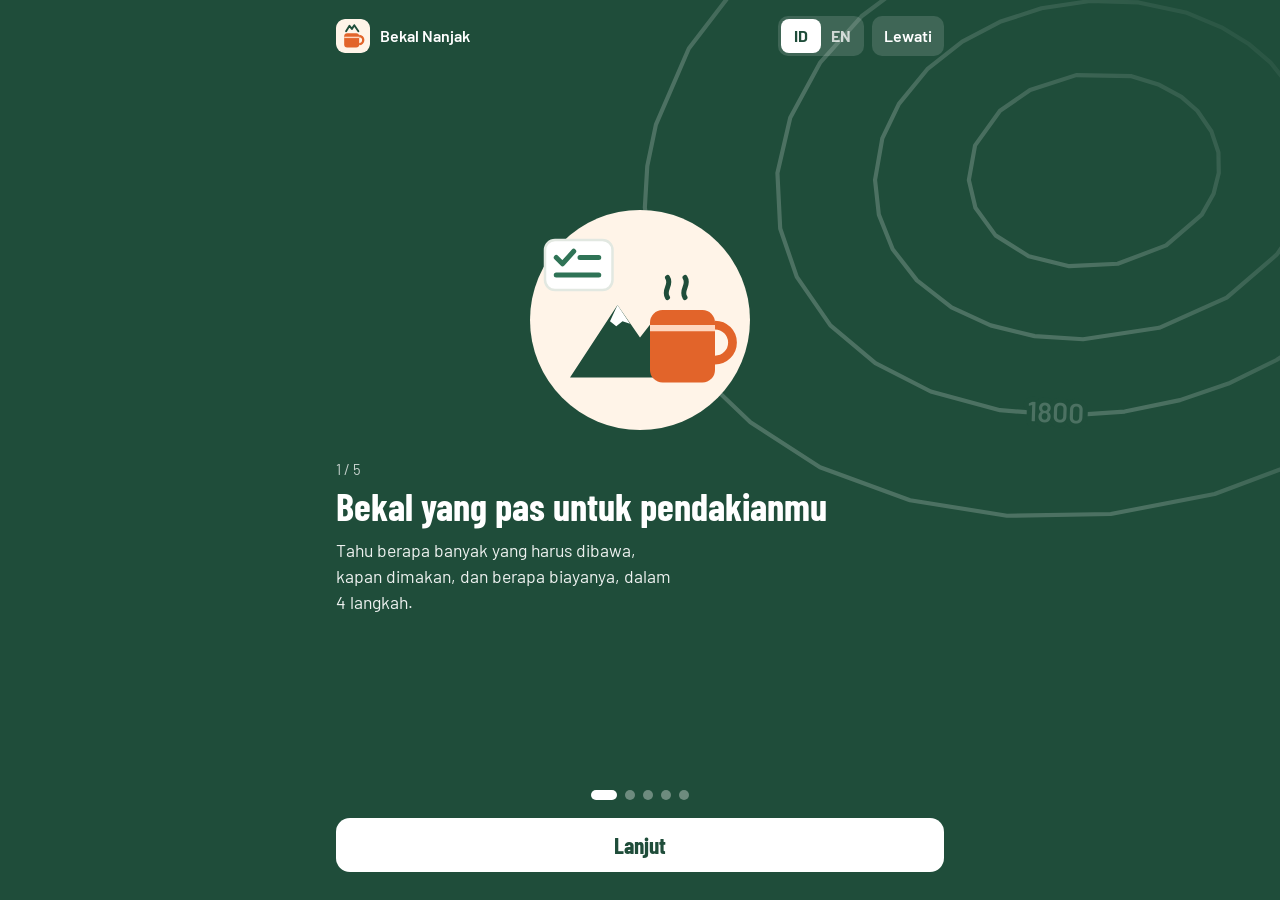
==== commit e6b8cc94: "Add files via upload" ====
--- a/index.html
+++ b/index.html
@@ -38,7 +38,7 @@
 h1,h2,h3{font-family:"Barlow Condensed","Arial Narrow",sans-serif;font-weight:700;line-height:1.05;margin:0}
 button,select,input{font:inherit;color:inherit}
 .wrap{width:100%;max-width:640px;margin:0 auto;padding-left:16px;padding-right:16px}
-.topo{position:absolute;inset:0;width:100%;height:100%;opacity:.22;pointer-events:none}
+.topo{position:absolute;inset:0;width:100%;height:100%;opacity:.2;pointer-events:none}
 .logo{display:inline-block;width:34px;height:34px;border-radius:9px;flex:none}
 
 /* header */
@@ -435,6 +435,14 @@
 .prevc small{color:var(--muted)}
 a.edit{display:inline-flex;align-items:center;text-decoration:none;color:var(--ink)}
 .topo{-webkit-mask-image:radial-gradient(ellipse 72% 78% at 50% 50%,#000 55%,transparent 100%);mask-image:radial-gradient(ellipse 72% 78% at 50% 50%,#000 55%,transparent 100%)}
+[hidden]{display:none!important}
+.mbr .mtog{flex:0 0 auto;min-width:0}
+.mbr .mtog button{font-size:.82rem;padding:0 10px;min-height:38px}
+.trw{display:grid;grid-template-columns:28px minmax(0,1fr) auto;gap:10px;align-items:center;padding:8px 0;border-top:1px solid var(--line)}
+.trw b{display:block;font-weight:600}.trw small{color:var(--muted)}
+.trw.got b{text-decoration:line-through;color:var(--muted)}
+.field.acct{margin:8px 0}
+.hero .topo,.done-hero .topo,.cd .topo{display:none}
 /* history */
 .hist{display:flex;gap:10px;align-items:center;border-top:1px solid var(--line);padding:12px 0}
 .hist:first-of-type{border-top:0}
@@ -479,48 +487,15 @@
 <body>
 <svg width="0" height="0" style="position:absolute" aria-hidden="true">
   <symbol id="topo" viewBox="0 0 400 260" preserveAspectRatio="xMidYMid slice">
-    <g fill="none" stroke="#fff" stroke-width="1.1" stroke-linejoin="round">
-      <path d="M-40.0 37.3 L-25.6 34.0 L-20.0 31.0 L-16.0 27.2 L-12.9 22.0 L-10.9 16.0 L-9.2 0.0 L-10.9 -16.0 L-12.9 -22.0 L-16.0 -27.3 L-20.0 -31.0 L-25.6 -34.0 L-40.0 -37.3"/>
-      <path d="M158.7 12.0 L167.3 8.0 L174.0 3.0 L180.0 -3.6 L183.7 -10.0 L185.4 -16.0 L184.9 -22.0 L182.0 -26.6 L176.0 -30.3 L170.0 -32.1 L162.0 -33.0 L148.0 -31.8 L139.2 -28.0 L135.2 -24.0 L133.0 -20.0 L131.1 -12.0 L131.3 -4.0 L132.7 2.0 L135.9 8.0 L140.0 11.5 L146.0 13.5 L152.0 13.5 L158.7 12.0Z"/>
-      <path d="M76.1 116.0 L84.0 113.9 L91.4 110.0 L96.0 105.4 L99.6 98.0 L101.0 88.0 L100.0 77.3 L96.6 68.0 L91.8 62.0 L85.5 58.0 L76.0 55.0 L64.0 53.5 L50.0 53.3 L38.0 54.3 L28.0 56.4 L20.4 60.0 L16.2 64.0 L13.7 68.0 L11.5 74.0 L10.2 88.0 L12.4 100.0 L14.2 104.0 L18.0 108.7 L22.0 111.6 L27.2 114.0 L40.0 116.8 L58.0 117.6 L76.1 116.0Z"/>
-      <path d="M-40.0 173.2 L-39.2 166.0 L-40.0 159.9"/>
-      <path d="M440.0 164.7 L432.0 162.8 L420.0 163.1 L408.0 165.7 L396.0 170.6 L387.3 176.0 L379.0 184.0 L374.2 192.0 L372.3 200.0 L373.2 206.0 L376.0 210.7 L382.0 214.9 L390.0 217.4 L402.0 219.0 L418.0 219.1 L430.0 217.8 L440.0 214.8"/>
-      <path d="M333.2 300.0 L335.5 296.0 L337.6 290.0 L339.4 276.0 L338.1 260.0 L336.3 254.0 L334.0 249.4 L328.9 244.0 L320.0 239.7 L308.0 237.3 L290.0 236.3 L274.0 237.1 L262.0 239.4 L254.0 242.8 L248.0 248.3 L243.7 258.0 L241.9 274.0 L243.6 290.0 L245.7 296.0 L248.1 300.0"/>
-      <path d="M-40.0 214.5 L-14.0 158.2 L-6.0 146.9 L2.0 140.6 L8.0 137.9 L16.0 135.6 L34.0 133.0 L54.0 131.9 L92.0 132.0 L102.0 131.4 L110.0 129.2 L114.7 126.0 L119.5 120.0 L122.9 112.0 L125.1 102.0 L128.6 72.0 L130.9 64.0 L135.2 56.0 L140.0 50.4 L145.1 46.0 L172.0 28.1 L186.9 16.0 L201.6 0.0 L224.0 -30.1 L230.0 -35.6 L237.6 -40.0"/>
-      <path d="M362.4 -40.0 L370.0 -33.2 L390.2 -10.0 L401.1 0.0 L418.0 12.2 L440.0 24.3"/>
-      <path d="M68.0 24.1 L56.0 24.7 L46.0 23.1 L38.0 19.8 L31.4 14.0 L27.6 6.0 L27.2 -4.0 L30.1 -12.0 L35.4 -18.0 L40.0 -20.8 L46.0 -23.0 L54.0 -24.3 L62.0 -24.4 L70.0 -23.2 L76.0 -21.2 L81.6 -18.0 L85.7 -14.0 L89.0 -8.0 L90.5 -2.0 L90.5 4.0 L89.0 10.0 L86.0 15.1 L82.0 18.8 L76.0 22.0 L68.0 24.1Z"/>
-      <path d="M-40.0 70.3 L-34.2 74.0 L-30.0 79.0 L-27.1 86.0 L-26.4 92.0 L-27.5 100.0 L-30.0 105.6 L-34.0 110.1 L-40.0 113.6"/>
-      <path d="M440.0 136.8 L395.3 154.0 L376.0 163.5 L366.0 170.0 L358.4 176.0 L332.0 202.1 L322.0 208.0 L310.0 211.6 L300.0 213.0 L290.0 213.3 L280.0 212.6 L270.0 210.8 L256.7 206.0 L235.8 194.0 L228.0 191.3 L220.8 190.0 L206.0 189.5 L180.0 190.3 L170.0 191.6 L164.4 194.0 L161.1 198.0 L160.0 204.0 L161.6 212.0 L165.2 220.0 L169.4 226.0 L174.0 231.0 L194.1 246.0 L200.3 252.0 L205.0 260.0 L207.1 270.0 L206.8 276.0 L205.3 282.0 L202.0 287.9 L198.0 292.0 L192.0 295.6 L186.0 297.8 L178.0 299.3 L168.2 300.0"/>
-      <path d="M418.0 296.5 L408.0 297.7 L396.0 296.6 L388.0 293.7 L380.7 288.0 L376.5 280.0 L375.6 272.0 L378.0 262.5 L383.0 256.0 L388.0 252.6 L394.0 250.3 L400.0 249.1 L408.0 248.7 L416.0 249.5 L422.0 251.2 L427.8 254.0 L432.5 258.0 L436.2 264.0 L437.8 270.0 L437.9 276.0 L436.4 282.0 L434.0 286.6 L430.0 290.9 L425.1 294.0 L418.0 296.5Z"/>
-      <path d="M166.5 300.0 L148.0 298.2 L116.5 290.0 L102.0 287.5 L81.5 286.0 L40.0 285.1 L20.0 285.5 L6.0 287.0 L-6.0 289.7 L-28.0 296.5 L-40.0 298.8"/>
-      <path d="M440.0 113.4 L432.1 122.0 L420.0 130.3 L365.3 156.0 L351.0 164.0 L322.0 182.4 L312.0 187.2 L304.0 189.7 L294.0 190.9 L282.0 189.9 L272.0 187.0 L250.0 177.8 L238.0 175.5 L228.0 175.8 L204.0 179.1 L192.0 180.0 L176.0 179.6 L154.0 177.2 L150.0 177.3 L146.0 178.4 L144.0 180.0 L142.3 184.0 L141.9 192.0 L143.5 204.0 L149.9 236.0 L150.7 244.0 L150.4 250.0 L148.4 256.0 L145.2 260.0 L138.8 264.0 L130.0 267.0 L104.0 271.5 L74.0 273.8 L44.0 273.3 L16.0 270.3 L-8.0 265.3 L-20.6 260.0 L-25.3 256.0 L-27.8 252.0 L-29.0 248.0 L-29.6 242.0 L-28.5 230.0 L-25.5 216.0 L-20.5 200.0 L-14.8 186.0 L-9.6 176.0 L-2.8 166.0 L4.0 158.7 L12.0 152.7 L20.0 148.7 L30.0 145.4 L42.0 143.1 L54.0 142.1 L68.0 142.1 L82.0 143.4 L118.0 151.0 L124.0 150.5 L127.6 148.0 L132.0 140.7 L140.7 118.0 L144.2 106.0 L149.3 78.0 L152.3 70.0 L157.1 62.0 L165.7 52.0 L198.0 21.4 L230.0 -13.1 L242.0 -22.6 L254.0 -28.8 L264.0 -32.0 L274.0 -34.1 L298.0 -35.9 L322.0 -34.1 L332.0 -32.0 L342.0 -28.6 L352.0 -23.6 L364.0 -15.3 L394.5 10.0 L425.6 34.0 L434.4 42.0 L440.0 48.7"/>
-      <path d="M196.0 172.0 L184.0 172.3 L174.0 170.9 L164.0 167.9 L156.0 163.3 L150.8 158.0 L148.0 152.0 L147.1 144.0 L149.0 134.0 L162.0 104.0 L167.0 82.0 L169.5 74.0 L177.3 60.0 L190.4 44.0 L228.0 3.3 L242.0 -9.1 L256.0 -17.6 L266.0 -21.5 L276.0 -24.1 L286.0 -25.6 L298.0 -26.2 L310.0 -25.5 L320.0 -23.9 L330.0 -21.3 L340.0 -17.4 L352.0 -10.9 L364.0 -2.7 L404.7 30.0 L421.4 46.0 L427.5 54.0 L431.0 60.0 L434.6 70.0 L435.9 82.0 L434.6 92.0 L430.9 102.0 L425.7 110.0 L417.6 118.0 L406.0 126.0 L392.0 133.3 L326.0 163.0 L316.0 166.8 L306.0 169.4 L296.0 170.6 L286.0 169.9 L256.0 161.8 L244.0 160.6 L234.0 162.1 L210.0 169.5 L196.0 172.0Z"/>
-      <path d="M86.0 264.2 L72.0 265.6 L56.0 265.8 L42.0 264.7 L28.0 262.5 L16.0 259.3 L6.0 255.3 L-2.4 250.0 L-8.3 244.0 L-12.6 236.0 L-14.5 226.0 L-14.0 214.0 L-11.3 202.0 L-6.7 190.0 L0.0 178.2 L8.0 168.6 L16.0 162.1 L28.0 155.8 L42.0 151.9 L58.0 150.3 L74.0 151.2 L90.0 154.8 L102.6 160.0 L114.0 167.5 L121.8 176.0 L125.2 182.0 L128.5 190.0 L133.5 210.0 L134.6 226.0 L133.6 234.0 L132.0 239.0 L129.4 244.0 L126.2 248.0 L121.6 252.0 L116.0 255.4 L102.0 260.8 L86.0 264.2Z"/>
-      <path d="M198.0 164.2 L188.0 165.1 L180.0 164.2 L172.0 161.7 L166.0 158.0 L162.3 154.0 L159.5 148.0 L159.0 142.0 L160.8 134.0 L165.0 126.0 L178.9 106.0 L181.5 98.0 L183.8 82.0 L186.3 72.0 L190.8 62.0 L197.1 52.0 L212.8 32.0 L232.0 11.1 L246.0 -0.9 L260.0 -9.4 L268.0 -12.7 L278.0 -15.5 L288.0 -17.1 L298.0 -17.6 L308.0 -17.0 L318.0 -15.4 L328.0 -12.7 L338.0 -8.7 L348.0 -3.5 L360.0 4.3 L390.0 28.0 L408.5 46.0 L414.8 54.0 L419.4 62.0 L422.8 72.0 L423.7 82.0 L422.0 92.0 L418.5 100.0 L412.6 108.0 L403.8 116.0 L392.0 123.6 L378.0 130.8 L340.0 146.3 L326.0 150.9 L314.0 153.8 L302.0 155.3 L290.0 155.0 L280.0 153.3 L254.0 147.0 L242.0 146.4 L232.0 149.0 L211.4 160.0 L198.0 164.2Z"/>
-      <path d="M76.0 258.1 L64.0 259.0 L52.0 258.7 L40.0 257.2 L28.0 254.4 L18.0 250.5 L10.2 246.0 L3.5 240.0 L-0.7 234.0 L-3.7 226.0 L-4.7 216.0 L-3.6 206.0 L-0.5 196.0 L4.5 186.0 L10.4 178.0 L18.0 170.8 L26.0 165.6 L38.0 160.7 L50.0 158.2 L64.0 157.7 L78.0 159.7 L90.8 164.0 L102.0 170.4 L110.3 178.0 L117.2 188.0 L122.0 200.0 L124.5 214.0 L123.7 226.0 L119.9 236.0 L113.3 244.0 L104.0 250.2 L92.0 254.9 L76.0 258.1Z"/>
-      <path d="M194.0 156.0 L186.0 156.2 L178.0 153.6 L174.0 150.2 L172.6 148.0 L171.4 142.0 L173.0 136.0 L177.2 130.0 L182.0 125.6 L195.4 116.0 L199.5 110.0 L200.3 104.0 L198.8 80.0 L200.5 70.0 L203.4 62.0 L208.6 52.0 L215.3 42.0 L232.0 22.0 L248.0 7.4 L256.0 2.0 L266.0 -3.2 L274.0 -6.2 L284.0 -8.6 L302.0 -9.7 L320.0 -7.0 L338.0 -0.4 L348.0 5.0 L360.0 12.8 L383.8 32.0 L399.2 48.0 L405.0 56.0 L409.2 64.0 L412.1 74.0 L412.5 82.0 L410.2 92.0 L405.9 100.0 L399.0 108.0 L390.0 115.1 L378.3 122.0 L364.0 128.7 L346.0 135.5 L330.0 140.3 L316.0 143.1 L304.0 144.1 L294.0 143.8 L284.0 142.3 L244.0 132.2 L236.0 131.4 L230.0 131.8 L226.0 133.0 L222.0 135.5 L212.4 146.0 L206.0 151.3 L200.0 154.4 L194.0 156.0Z"/>
-      <path d="M72.0 252.1 L62.0 252.7 L50.0 252.2 L40.0 250.5 L30.0 247.5 L22.5 244.0 L16.0 239.6 L10.5 234.0 L6.9 228.0 L4.4 220.0 L3.9 212.0 L5.1 204.0 L7.8 196.0 L12.1 188.0 L18.0 180.8 L24.0 175.6 L32.0 170.7 L42.0 166.8 L54.0 164.7 L66.0 164.8 L78.0 167.0 L88.0 170.9 L98.0 177.3 L106.0 185.6 L111.1 194.0 L114.6 204.0 L115.8 216.0 L114.0 226.0 L110.0 233.6 L104.0 240.0 L94.4 246.0 L84.0 249.8 L72.0 252.1Z"/>
-      <path d="M318.0 134.2 L302.0 134.9 L286.0 133.1 L268.0 128.3 L245.6 120.0 L233.3 114.0 L225.2 108.0 L218.7 100.0 L213.9 90.0 L211.8 80.0 L212.7 68.0 L216.9 56.0 L225.1 42.0 L236.3 28.0 L250.0 15.1 L262.0 7.0 L276.0 1.0 L292.0 -2.2 L308.0 -2.0 L324.0 1.5 L342.0 9.3 L361.6 22.0 L380.2 38.0 L387.6 46.0 L393.7 54.0 L398.3 62.0 L400.6 68.0 L401.9 74.0 L402.1 80.0 L399.9 90.0 L393.9 100.0 L385.7 108.0 L373.5 116.0 L356.0 124.2 L336.0 130.7 L318.0 134.2Z"/>
-      <path d="M70.0 246.0 L62.0 246.6 L52.0 246.2 L42.0 244.3 L34.8 242.0 L28.0 238.6 L22.0 234.2 L18.0 229.9 L14.5 224.0 L12.6 218.0 L12.0 212.0 L13.0 204.0 L15.1 198.0 L18.3 192.0 L23.0 186.0 L30.0 180.0 L36.0 176.4 L46.0 172.8 L56.0 171.2 L66.0 171.5 L76.0 173.6 L84.0 176.8 L92.1 182.0 L98.3 188.0 L103.6 196.0 L106.5 204.0 L107.6 212.0 L106.8 220.0 L103.4 228.0 L98.0 234.5 L90.1 240.0 L80.0 244.0 L70.0 246.0Z"/>
-      <path d="M322.0 126.0 L308.0 127.0 L294.0 126.1 L280.0 123.2 L264.0 117.8 L250.0 111.1 L239.4 104.0 L231.4 96.0 L225.5 86.0 L223.3 78.0 L223.3 68.0 L225.9 58.0 L231.8 46.0 L240.6 34.0 L250.0 24.3 L260.8 16.0 L272.0 10.0 L286.0 5.7 L302.0 4.5 L316.0 6.3 L332.0 11.5 L350.0 21.4 L366.4 34.0 L379.9 48.0 L385.6 56.0 L388.8 62.0 L391.0 68.0 L392.1 74.0 L391.4 84.0 L386.9 94.0 L380.0 101.9 L369.0 110.0 L354.0 117.4 L338.0 122.8 L322.0 126.0Z"/>
-      <path d="M66.0 240.1 L52.0 239.8 L44.0 238.1 L38.0 235.8 L32.0 232.4 L28.0 229.1 L24.0 224.1 L21.9 220.0 L20.5 214.0 L20.5 208.0 L21.9 202.0 L24.0 197.2 L27.6 192.0 L32.0 187.5 L38.0 183.4 L44.0 180.6 L52.0 178.5 L60.0 177.9 L68.0 178.6 L76.0 180.9 L84.0 185.0 L90.0 190.0 L94.7 196.0 L97.6 202.0 L99.3 210.0 L98.9 216.0 L97.0 222.0 L93.1 228.0 L88.0 232.5 L81.9 236.0 L74.0 238.7 L66.0 240.1Z"/>
-      <path d="M326.0 118.3 L312.0 119.6 L300.0 119.2 L288.0 117.3 L276.0 113.9 L264.0 108.9 L252.3 102.0 L245.1 96.0 L238.5 88.0 L234.7 80.0 L233.3 72.0 L233.8 64.0 L236.8 54.0 L242.3 44.0 L248.4 36.0 L256.4 28.0 L266.0 21.0 L278.0 15.1 L292.0 11.7 L306.0 11.5 L322.0 14.6 L338.0 21.4 L352.0 30.3 L366.0 42.6 L376.5 56.0 L381.1 66.0 L382.6 76.0 L380.5 86.0 L375.6 94.0 L367.2 102.0 L356.0 108.8 L342.0 114.4 L326.0 118.3Z"/>
-      <path d="M70.0 232.4 L60.0 233.5 L48.8 232.0 L39.7 228.0 L33.2 222.0 L29.6 214.0 L29.8 206.0 L33.3 198.0 L39.0 192.0 L44.0 188.9 L50.0 186.5 L56.0 185.4 L64.0 185.5 L70.0 186.8 L76.0 189.2 L82.0 193.4 L86.0 197.9 L88.4 202.0 L90.1 208.0 L90.1 214.0 L88.9 218.0 L86.0 222.9 L82.0 226.8 L76.7 230.0 L70.0 232.4Z"/>
-      <path d="M320.0 112.1 L308.0 112.6 L298.0 111.8 L286.0 109.3 L276.0 105.9 L266.0 100.9 L258.0 95.5 L252.0 89.9 L246.5 82.0 L244.1 76.0 L243.0 68.0 L244.0 60.0 L246.9 52.0 L251.6 44.0 L258.0 36.4 L265.3 30.0 L272.0 25.6 L284.0 20.5 L296.0 18.2 L308.0 18.4 L322.0 21.4 L336.0 27.5 L349.0 36.0 L360.0 46.2 L368.6 58.0 L372.4 68.0 L372.9 76.0 L370.9 84.0 L365.7 92.0 L356.3 100.0 L346.0 105.4 L334.0 109.5 L320.0 112.1Z"/>
-      <path d="M66.0 224.1 L60.0 224.8 L53.4 224.0 L48.0 221.8 L43.5 218.0 L41.2 214.0 L40.7 208.0 L43.2 202.0 L47.4 198.0 L54.0 195.1 L62.0 194.5 L70.0 196.8 L76.2 202.0 L78.9 208.0 L78.9 212.0 L77.6 216.0 L72.0 221.7 L66.0 224.1Z"/>
-      <path d="M326.0 104.0 L318.0 105.1 L308.0 105.4 L298.0 104.5 L290.0 102.7 L281.8 100.0 L273.5 96.0 L266.0 90.9 L260.8 86.0 L256.5 80.0 L253.9 74.0 L252.9 68.0 L253.2 62.0 L254.8 56.0 L257.6 50.0 L261.7 44.0 L267.4 38.0 L276.0 31.8 L286.0 27.5 L296.0 25.3 L308.0 25.3 L320.0 27.8 L332.0 32.8 L343.2 40.0 L352.0 48.1 L358.0 56.0 L362.4 66.0 L363.2 74.0 L361.0 82.0 L356.0 89.3 L348.0 95.7 L338.0 100.6 L326.0 104.0Z"/>
-      <path d="M326.0 96.1 L312.0 97.9 L296.0 96.2 L282.0 91.1 L272.0 84.1 L265.9 76.0 L264.0 71.0 L263.3 66.0 L263.8 60.0 L265.1 56.0 L268.0 50.4 L271.4 46.0 L278.0 40.2 L286.0 35.9 L294.0 33.5 L304.0 32.6 L314.0 33.8 L324.0 37.0 L333.3 42.0 L341.0 48.0 L346.4 54.0 L351.0 62.0 L352.7 70.0 L352.0 76.0 L349.1 82.0 L343.4 88.0 L336.0 92.5 L326.0 96.1Z"/>
-      <path d="M320.0 88.1 L310.0 89.1 L298.0 87.5 L289.0 84.0 L281.0 78.0 L276.9 72.0 L275.3 64.0 L277.4 56.0 L281.8 50.0 L287.0 46.0 L294.0 42.9 L300.0 41.6 L308.0 41.5 L316.0 43.1 L322.0 45.5 L328.0 49.0 L333.8 54.0 L338.0 59.7 L339.8 64.0 L340.5 70.0 L339.6 74.0 L336.0 79.8 L332.0 83.2 L326.7 86.0 L320.0 88.1Z"/>
-      <path d="M310.0 76.1 L306.0 75.9 L300.0 74.0 L296.9 72.0 L294.0 68.4 L293.1 66.0 L293.4 62.0 L296.0 58.1 L298.0 56.6 L304.0 54.6 L310.0 54.8 L317.4 58.0 L321.2 62.0 L322.2 64.0 L322.4 68.0 L320.3 72.0 L316.0 74.8 L310.0 76.1Z"/>
+    <g fill="none" stroke="#fff" stroke-width="1.2" stroke-linejoin="round">
+      <path d="M440.0 99.0 L420.0 117.0 L394.0 132.2 L366.0 142.7 L336.0 148.5 L306.0 149.0 L278.0 144.5 L252.0 135.0 L231.9 122.0 L223.5 114.0 L215.6 104.0 L209.8 94.0 L205.0 82.0 L201.4 60.0 L202.1 48.0 L204.6 36.0 L214.1 14.0 L231.0 -8.0 L242.0 -18.3 L254.0 -27.2 L278.0 -40.0"/>
+      <path d="M393.4 -40.0 L408.0 -33.4 L420.0 -26.1 L430.1 -18.0 L440.0 -7.5"/>
+      <path d="M324.0 120.0 L304.0 118.5 L284.0 113.1 L268.0 104.9 L255.0 94.0 L245.3 80.0 L240.5 66.0 L239.7 50.0 L243.4 34.0 L252.1 18.0 L264.0 4.7 L278.3 -6.0 L296.0 -14.6 L316.0 -20.0 L336.0 -21.7 L356.0 -19.9 L374.0 -15.1 L386.0 -9.7 L398.0 -1.9 L408.0 7.7 L415.3 18.0 L420.4 30.0 L422.6 42.0 L422.2 54.0 L418.9 66.0 L413.9 76.0 L406.0 86.5 L395.7 96.0 L383.9 104.0 L370.0 110.8 L356.0 115.6 L340.0 118.9 L324.0 120.0Z"/>
+      <path d="M328.0 98.0 L314.0 97.1 L301.3 94.0 L290.0 88.8 L280.0 81.0 L273.0 72.0 L269.0 62.0 L267.9 52.0 L270.0 40.0 L274.8 30.0 L283.0 20.0 L293.1 12.0 L304.0 6.3 L316.0 2.4 L330.0 0.3 L344.0 0.7 L358.0 3.7 L368.0 7.9 L376.0 12.8 L382.1 18.0 L388.5 26.0 L392.3 34.0 L394.2 42.0 L394.3 50.0 L392.7 58.0 L389.2 66.0 L384.0 73.5 L369.5 86.0 L350.0 94.7 L328.0 98.0Z"/>
+      <path d="M338.0 76.2 L324.0 76.9 L312.3 74.0 L302.7 68.0 L296.9 60.0 L295.0 52.0 L296.8 42.0 L304.0 32.0 L312.7 26.0 L326.0 21.7 L342.0 22.0 L350.0 24.5 L356.4 28.0 L361.0 32.0 L365.1 38.0 L367.1 44.0 L367.2 50.0 L365.7 56.0 L362.3 62.0 L352.0 70.9 L338.0 76.2Z"/>
     </g>
-    <g fill="#fff" stroke="#1F4D3A" stroke-width="3" paint-order="stroke" font-size="8" font-family="Barlow, Arial, sans-serif" font-weight="600" letter-spacing=".3">
-      <text x="72.0" y="116.6" transform="rotate(-7 72.0 116.6)" text-anchor="middle" dominant-baseline="middle">1150</text>
-      <text x="190.0" y="180.0" transform="rotate(-1 190.0 180.0)" text-anchor="middle" dominant-baseline="middle">1250</text>
-      <text x="246.0" y="146.2" transform="rotate(0 246.0 146.2)" text-anchor="middle" dominant-baseline="middle">1350</text>
-      <text x="304.0" y="135.0" transform="rotate(1 304.0 135.0)" text-anchor="middle" dominant-baseline="middle">1450</text>
-      <text x="72.0" y="187.4" transform="rotate(20 72.0 187.4)" text-anchor="middle" dominant-baseline="middle">1550</text>
-      <text x="268.0" y="92.5" transform="rotate(36 268.0 92.5)" text-anchor="middle" dominant-baseline="middle">1650</text>
-      <text x="323.1" y="46.0" transform="rotate(27 323.1 46.0)" text-anchor="middle" dominant-baseline="middle">1750</text>
+    <g fill="#fff" stroke="#1F4D3A" stroke-width="3" paint-order="stroke" font-size="8" font-family="Barlow, Arial, sans-serif" font-weight="600">
+      <text x="320.0" y="120.0" transform="rotate(2 320.0 120.0)" text-anchor="middle" dominant-baseline="middle">1800</text>
     </g>
   </symbol>
   <symbol id="logo" viewBox="0 0 64 64">
@@ -930,7 +905,8 @@
   sarapan:{n:["Sarapan","Breakfast"],t:["Pagi, sebelum jalan","Morning, before hiking"],share:.22},
   cemilan:{n:["Camilan jalur","Trail snacks"],t:["Beberapa suap di setiap titik ngemil","A few bites at each snack stop"],share:.23},
   siang:{n:["Makan siang","Lunch"],t:["Di jalur atau pos istirahat","On the trail or at a rest stop"],share:.25},
-  malam:{n:["Makan malam","Dinner"],t:["Di camp","At camp"],share:.30}
+  malam:{n:["Makan malam","Dinner"],t:["Di camp","At camp"],share:.30},
+  summit:{n:["Bekal summit attack","Summit snacks"],t:["Ringan, padat energi, dimakan sedikit-sedikit","Light, energy-dense, eaten bit by bit"],share:.08}
 };
 const ORDER=["sarapan","cemilan","siang","malam"];
 const PACE={slow:1.25,normal:1,fast:.85};
@@ -1022,7 +998,7 @@
 const LOGO='<svg class="logo" aria-hidden="true"><use href="#logo"/></svg>';
 
 /* ===================== PERHITUNGAN ===================== */
-function slotsOfDay(i,n){return ORDER.filter(s=>!(s==="malam"&&i===n-1))}
+function slotsOfDay(i,n){const o=ORDER.filter(s=>!(s==="malam"&&i===n-1)); if(n>1&&i===n-1&&S.summitAtk!==false) o.splice(1,0,"summit"); return o;}
 function defaultMealOn(i,slot,n){
   const h=parseInt(S.startTime,10); const startH=isFinite(h)?h:8;
   if(n===1) return slot==="cemilan"||(slot==="siang"&&startH<13);
@@ -1120,6 +1096,7 @@
     case "sarapan": return [["oat",2,1],["pisang",1,0],["kopi",1,0]];
     case "cemilan": return light?[["kacang",3,1],["coklat",2,1],["kurma",2,1],["energybar",1,1]]:SNACK_PACKS[(S.snackShift&&S.snackShift["d"+i]||0)+i&3].map(([id,q])=>[id,q,1]);
     case "cadangan": return [["mie",1,0],["biskuit",1,1],["coklat",1,1],["aren",1,1]];
+    case "summit": return [["coklat",1,1],["kurma",1,1],["aren",1,1],["energybar",1,1],["elektrolit",1,0]];
   }
   return [];
 }
@@ -1130,10 +1107,11 @@
   dairy:["kopisusukemasan","keju","susububuk","skm","coklatpanas","energen","kejustik","susuuht"],
   egg:["telur","telurmentah","nasibtelur"],
   sugar:["juskotak","tehkotak","kacanghijau","kopisusukemasan","aren","gula","madu","permen","jelly","skm","selaicoklat","teh","jahe","coklatpanas","energen","gummy","dodol","permenjahe","waferkaramel"],
+  fiber:["sayurmix","sawi","kismis","oat","kacang","apel","jeruk","pisangsale","granola","keripikpisang","kurma"],
   meat:["abon","sosis","sarden","kornet","rendang","dendeng","ayamungkep","teri","tuna","nugget","saustiram","karipouch","semurpouch","nasibayam"]
 };
-const AVOID_LBL={nuts:["Tanpa kacang","No nuts"],seafood:["Tanpa seafood","No seafood"],dairy:["Tanpa susu","No dairy"],egg:["Tanpa telur","No eggs"],sugar:["Kurangi gula","Less sugar"]};
-const ALT={karbo:["beras","oat","roti"],protein:["tempe","tempegoreng","tahubacem","abon","ayamungkep","telurmentah","sosis","kornet"],camilan:["kurma","biskuitkelapa","crackers","keripikpisang","pisangsale","serealbar","kismis","biskuit","energybar","pisang","coklat","wafer"],minum:["kopi","elektrolit"],karbo:["beras","oat","roti"]};
+const AVOID_LBL={fiber:["Kurangi serat","Less fibre"],nuts:["Tanpa kacang","No nuts"],seafood:["Tanpa seafood","No seafood"],dairy:["Tanpa susu","No dairy"],egg:["Tanpa telur","No eggs"],sugar:["Kurangi gula","Less sugar"]};
+const ALT={sayur:["sop","tomat","pisang"],karbo:["beras","roti","bubur"],protein:["tempe","tempegoreng","tahubacem","abon","ayamungkep","telurmentah","sosis","kornet"],camilan:["kurma","biskuitkelapa","crackers","keripikpisang","pisangsale","serealbar","kismis","biskuit","energybar","pisang","coklat","wafer"],minum:["kopi","elektrolit"],karbo:["beras","oat","roti"]};
 function avoidTags(){ const t=Object.keys(S.avoid||{}).filter(k=>S.avoid[k]); if(S.veg) t.push("meat"); return t; }
 function avoidedBy(id){ return avoidTags().filter(t=>TAGS[t].includes(id)); }
 const isAvoided=id=>avoidedBy(id).length>0;
@@ -1178,7 +1156,7 @@
     const campW=n>1?((i<n-1?1.0:0)+(i>0?0.4:0)):0.3;
     const water=Math.round((trekH*0.6+campW)*(S.adjWater||1)*2)/2;
     const adj=S.adjFood||1, stops=snackStops(trekH);
-    const T={}; ORDER.forEach(sl=>{ const raw=need*SLOTS[sl].share; T[sl]=sl==="cemilan"?Math.min(raw,Math.max(150,stops*SNACK_CAP)):Math.min(raw,CAP[sl]); });
+    const T={}; ORDER.concat(["summit"]).forEach(sl=>{ const raw=need*SLOTS[sl].share; T[sl]=sl==="cemilan"?Math.min(raw,Math.max(150,stops*SNACK_CAP)):sl==="summit"?Math.min(raw,450):Math.min(raw,CAP[sl]); });
     const extra=Math.max(0,need*SLOTS.cemilan.share-T.cemilan);
     const recv=["siang","malam"].filter(sl=>slotsOfDay(i,n).includes(sl)&&mealOn(i,sl));
     recv.forEach(sl=>{ T[sl]=Math.min(sl==="siang"?1000:1200,T[sl]+extra/recv.length); });
@@ -1254,7 +1232,7 @@
   {il:"menu",t:["Menu ala pendaki, lengkap dengan resep","Hiker-style meals, with recipes"],d:["Puluhan resep, dari nasi goreng kampung sampai wedang jahe, lengkap dengan bahan, bumbu, dan cara masak.","Dozens of recipes, from village fried rice to ginger tea, with ingredients, seasoning, and steps."]},
   {il:"sched",t:["Kapan ngemil, di ketinggian berapa","When to snack, and at what height"],d:["Jadwal per jam memberi tahu kapan makan dan apa yang dimakan, supaya tidak lemas di jalur.","An hourly schedule tells you when and what to eat, so you don't run out of energy on the trail."]},
   {il:"team",t:["Belanja dan bagi tugas rombongan","Shop and split tasks as a group"],d:["Checklist belanja, biaya per orang, dan kirim tugas ke setiap anggota lewat WhatsApp.","A shopping checklist, cost per person, and tasks sent to each member by WhatsApp."]},
-  {il:"begin",t:["Dibuat untuk pemula","Made for beginners"],d:["Istilah dijelaskan, tips disesuaikan, dan data tetap di HP-mu tanpa login.","Terms are explained, tips are tailored, and your data stays on your phone with no login."]}
+  {il:"begin",t:["Mudah dipakai siapa saja","Easy for anyone"],d:["Istilah dijelaskan, alurnya singkat, dan data tetap di HP-mu.","Terms are explained, the flow is short, and your data stays on your phone."]}
 ];
 function vIntro(){
   const i=clamp(S.introI||0,0,INTRO.length-1), it=INTRO[i], last=i===INTRO.length-1;
@@ -1328,6 +1306,7 @@
         <div class="times"><label class="field"><span>${L("Hari 1","Day 1")}</span>${timeField(`data-k="startTime" aria-label="${L("Jam mulai","Start time")}"`,S.startTime)}</label>
           ${Array.from({length:Math.max(0,n-2)},(_,k)=>k+1).map(i=>`<label class="field"><span>${L("Hari","Day")} ${i+1}</span>${timeField(`data-daystart="${i}"`,(S.dayStart&&S.dayStart[i])||"06:00")}</label>`).join("")}
           ${S.summitAtk!==false?`<label class="field"><span>${L(`Hari ${n}, summit attack`,`Day ${n}, summit push`)}</span>${timeField(`data-k="summitTime"`,S.summitTime||"03:00")}</label>`:`<label class="field"><span>${L("Hari","Day")} ${n}</span>${timeField(`data-daystart="${n-1}"`,(S.dayStart&&S.dayStart[n-1])||"06:00")}</label>`}</div>
+        ${S.summitAtk!==false?`<p class="sub2">${L("Waktu di camp setelah summit","Time at camp after the summit")}</p><div class="seg" style="--n:4">${[1.5,2,2.5,3].map(v=>`<button data-act="campStop" data-v="${v}" aria-pressed="${(+(S.campStop||2))===v}">${nf(v)} ${L("jam","h")}</button>`).join("")}</div>`:""}
         <button class="switch first" role="switch" data-act="toggle" data-k="summitAtk" aria-checked="${S.summitAtk!==false}"><span><b>${L(`Summit attack dini hari di hari ${n}`,`Early summit push on day ${n}`)}</b><small>${L("Naik ke puncak dari camp, kembali sarapan, lalu turun.","Climb from camp to the summit, back for breakfast, then descend.")}</small></span><span class="sw"></span></button>`:""}
       <p class="err" role="status">${err}</p>
       ${!multi&&rd&&rd.up+rd.down>12?`<p class="alert" style="margin:10px 0 0">${L(`Jalur ini butuh ±${dec(rd.up+rd.down)} jam jalan kalau tektok. Untuk pemula, sebaiknya pilih Ngecamp.`,`This trail takes about ${dec(rd.up+rd.down)} hours of walking as a day hike. Beginners should choose Camping.`)}</p>`:""}</div>
@@ -1353,6 +1332,7 @@
       ${sw("instant",L("Utamakan siap saji","Prefer ready-to-eat"),L("Cukup air panas. Hemat gas, tapi lebih mahal dan sampahnya lebih banyak.","Just add hot water. Saves gas, but costs more and makes more packaging waste."))}
       ${sw("light",L("Utamakan carrier ringan","Keep the pack light"),L("Lebih banyak makanan padat kalori, tanpa nasi bungkus.","More calorie-dense food, no packed rice meals."))}
       <div class="avoid"><b>${L("Alergi dan pantangan","Allergies and avoids")}</b><small>${L("Menu saran otomatis menghindari bahan ini.","Suggested menus will avoid these.")}</small>
+        ${S.avoid&&S.avoid.fiber?`<small class="hint" style="margin-bottom:6px">${L("Kurangi serat: untuk yang tidak nyaman BAB di gunung. Tetap minum cukup supaya tidak sembelit.","Less fibre: for those who'd rather not need the toilet on the mountain. Keep drinking to avoid constipation.")}</small>`:""}
         <div class="pills">${Object.keys(AVOID_LBL).map(k=>`<button class="pill" data-act="avoid" data-v="${k}" aria-pressed="${!!(S.avoid&&S.avoid[k])}">${L(...AVOID_LBL[k])}</button>`).join("")}</div></div>
       ${sw("veg",L("Vegetarian","Vegetarian"),L("Tanpa daging, lauk diganti kering tempe.","No meat; sides are swapped for crispy tempeh."))}</div>
   </main>`+bar(L("Lanjut","Next"));
@@ -1360,7 +1340,7 @@
 
 function whyOff(i,slot,n){
   const t=S.startTime||"08:00";
-  if(slot==="sarapan") return L(`Jangan lupa sarapan di rumah atau basecamp sebelum mulai jalan pukul ${t}.`,`Don't forget breakfast at home or basecamp before you start at ${t}.`);
+  if(slot==="sarapan") return L(`Jangan lupa sarapan di rumah atau basecamp ±1 jam sebelum mulai jalan pukul ${t}.`,`Don't forget breakfast at home or basecamp before you start at ${t}.`);
   if(slot==="siang"&&i===0) return L(`Makan siang dulu sebelum mulai jalan pukul ${t}.`,`Have lunch before you start at ${t}.`);
   if(slot==="siang") return L("Makan siang setelah sampai basecamp.","Have lunch once you're back at basecamp.");
   if(slot==="malam") return L("Kamu sudah turun, jadi makan malam di rumah atau warung basecamp.","You'll be down by then, so have dinner at home or a basecamp stall.");
@@ -1399,13 +1379,14 @@
     const from=sAtk?e0:eTop, p=dT?(t-upT-dcT)/dT:1; return from-(from-rd.base)*Math.pow(p,1.1); };
   const has=slot=>d.meals.find(m=>m.slot===slot);
   const lunch=has("siang"); let tL=null;
-  const pauses=[]; if(sAtk){ pauses.push([upT,0.5]); pauses.push([upT+dcT,1.5]); }
+  const campStop=+(S.campStop||2);
+  const pauses=[]; if(sAtk){ pauses.push([upT,0.5]); pauses.push([upT+dcT,campStop]); }
   const clock0=t=>start+t+pauses.filter(([a])=>t>a).reduce((s,[,x])=>s+x,0);
   if(lunch&&lunch.on&&walk>0){ const c12=12; for(let t=0;t<walk;t+=0.05){ if(clock0(t)>=c12){ if(t>0.3&&t<walk-0.3) tL=t; break; } } }
   if(tL!=null) pauses.push([tL,0.5]);
   const clock=t=>start+t+pauses.filter(([a])=>t>a).reduce((s,[,x])=>s+x,0);
   const I=(S.snackEvery||60)/60, snackM=has("cemilan"), stops=[];
-  for(let t=I;t<walk-0.25;t+=I){ if(pauses.some(([a])=>Math.abs(t-a)<0.4)) continue; stops.push(t); }
+  for(let t=I;t<walk-0.25;t+=I){ if(pauses.some(([a])=>Math.abs(t-a)<0.4)) continue; if(sAtk&&has("summit")&&has("summit").on&&t<upT+dcT) continue; stops.push(t); }
   const bins=stops.map(()=>({k:0,it:{}}));
   if(snackM&&snackM.on&&bins.length){
     const units=[]; snackM.items.forEach(([id,q])=>{for(let u=0;u<q;u++) units.push(id)});
@@ -1417,14 +1398,18 @@
   const meal=(m,time,e,where)=>ev.push({kind:"meal",slot:m.slot,time,e,label:L(...SLOTS[m.slot].n),on:m.on,where,what:mealTxt(m),k:m.on?kOf(m.items):0});
   const sar=has("sarapan");
   if(sAtk){
-    ev.push({kind:"meal",slot:"pre",time:start-0.25,e:e0,label:L("Minuman hangat dan camilan ringan","Warm drink and a light snack"),on:true,where:L("sebelum summit attack","before the summit push"),what:L("Teh atau jahe hangat, 1–2 camilan kecil","Hot tea or ginger, 1–2 small snacks"),k:0});
+    ev.push({kind:"meal",slot:"pre",time:start-0.25,e:e0,label:L("Minuman hangat dan camilan ringan","Warm drink and a light snack"),on:true,where:L("sebelum summit attack","before the summit push"),what:L("Teh atau jahe hangat, 1–2 camilan kecil. Jangan makan berat.","Hot tea or ginger, 1–2 small snacks. Nothing heavy."),k:0});
+    const sm=has("summit"); if(sm&&sm.on){ meal(sm,start-0.1,e0,L("dibawa, dimakan sedikit-sedikit sampai puncak","carried, eaten bit by bit to the top")); ev[ev.length-1].what+=", "+L("air ±0,5–1 L","water ±0.5–1 L"); }
     ev.push({kind:"start",time:start,e:e0,label:L("Mulai summit attack","Start the summit push")});
     ev.push({kind:"peak",t:upT,time:clock(upT),e:eTop,label:L("Puncak","Summit")});
-    ev.push({kind:"start",time:clock(upT+dcT),e:e0,label:L("Kembali ke camp","Back at camp")});
-    if(sar) meal(sar,clock(upT+dcT)+0.1,e0,L("di camp, setelah summit","at camp, after the summit"));
-    ev.push({kind:"start",time:clock(upT+dcT)+1.5,e:e0,label:L("Bongkar tenda, lalu turun","Pack up and head down")});
+    const back=clock(upT+dcT);
+    ev.push({kind:"start",time:back,e:e0,label:L("Kembali ke camp","Back at camp")});
+    if(sar){ meal(sar,back+0.1,e0,L("di camp, setelah summit","at camp, after the summit")); ev[ev.length-1].label=L("Makan besar","Big meal"); }
+    ev.push({kind:"start",time:back+Math.min(1,campStop*0.5),e:e0,label:L("Packing dan bongkar tenda","Pack up and strike the tent")});
+    ev.push({kind:"start",time:back+Math.min(campStop-0.25,campStop*0.8),e:e0,label:L("Istirahat dan persiapan turun","Rest and get ready to descend")});
+    ev.push({kind:"start",time:back+campStop,e:e0,label:L("Mulai turun","Start the descent")});
   } else {
-    if(sar) meal(sar,start-.5,e0,d.i===0?L("di basecamp","at basecamp"):L("di camp","at camp"));
+    if(sar) meal(sar,start-1,e0,(d.i===0?L("di basecamp","at basecamp"):L("di camp","at camp"))+", "+L("±1 jam sebelum jalan supaya perut tidak kram","about 1 h before walking so you don't cramp"));
     if(lunch&&walk>0&&start>=12) meal(lunch,Math.max(11.5,start-1),e0,L("sebelum jalan","before hiking"));
     ev.push({kind:"start",time:start,e:e0,label:d.i===0?L("Mulai dari basecamp","Leave basecamp"):L("Mulai jalan dari camp","Leave camp")});
     if(summit) ev.push({kind:"peak",t:upT,time:clock(upT),e:eTop,label:L("Puncak","Summit")});
@@ -1687,6 +1672,7 @@
   book:'<svg width="20" height="20" viewBox="0 0 24 24" fill="none" stroke="currentColor" stroke-width="2.1" stroke-linecap="round" stroke-linejoin="round" aria-hidden="true"><path d="M2 5c3-1 6-1 10 1v14c-4-2-7-2-10-1z"/><path d="M22 5c-3-1-6-1-10 1v14c4-2 7-2 10-1z"/></svg>'
 };
 const scope=(grp,n)=>`<span class="scope">${grp?IC.grp:IC.one} ${grp?L(`Rombongan ${n} orang`,`Group of ${n}`):L("Per orang","Per person")}</span>`;
+const PLAY_URL=""; // isi setelah rilis, contoh: https://play.google.com/store/apps/details?id=com.miraiteam.bekalnanjak
 const APP_URL=()=>location.origin+location.pathname;
 
 /* ===================== AIR ===================== */
@@ -1736,7 +1722,7 @@
 function altsFor(slot,key,i){
   const cur=mealRecipes(key,slot,i), shift=(S.altShift&&S.altShift[key])||0;
   let list=[];
-  if(slot==="cemilan"||slot==="cadangan") list=SNACK_PACKS.map((p,k)=>({id:"pack"+k,n:PACK_NAME[k],items:p}));
+  if(slot==="cemilan"||slot==="cadangan"||slot==="summit") list=SNACK_PACKS.map((p,k)=>({id:"pack"+k,n:PACK_NAME[k],items:p}));
   else {
     if(slot==="siang"&&i===0) list=NB.map(([id,n,items])=>({id,n,items}));
     list=list.concat(PRESETS.filter(pr=>pr.for.includes(slot)).map(pr=>({id:pr.id,n:pr.n,items:pr.items})));
@@ -1749,7 +1735,7 @@
 const MAXQ={mie:2,miecup:2,beras:2,nasiinstan:2,spaghetti:2,makaroni:2,bihun:2,roti:3,rotisi:3,oat:3,bubur:3,granola:3,kentang:3,tortilla:3};
 const capQ=(id,q,snack)=>Math.min(q,snack?3:(MAXQ[id]||q));
 function scaleItems(items,target,slot){
-  const snack=slot==="cemilan"||slot==="cadangan";
+  const snack=slot==="cemilan"||slot==="cadangan"||slot==="summit";
   const kb=items.find(([id])=>FOODS[id]&&FOODS[id].c==="karbo");
   let t=filterAvoid(items.map(([id,q])=>[id,q,snack?1:(kb&&id===kb[0]?1:0)]));
   let fixed=0,flexK=0; t.forEach(([id,q,f])=>{ if(f) flexK+=FOODS[id].k*q; else fixed+=FOODS[id].k*q; });
@@ -1857,7 +1843,7 @@
     const doneN=shared.filter(([id])=>A[id]!=null).length+GT.filter(g=>S.assignGear&&S.assignGear[g.k]!=null).length+(CP.waterPP&&S.assignWater!=null?1:0);
     body=`<div class="card"><div class="row-h"><h2>${L("Anggota","Members")}</h2><button class="linkbtn" data-act="goto" data-step="2">${P} ${L("orang","people")}</button></div>
         ${ML.map(m=>{ const b=m.m>0&&S.mbody&&S.mbody[m.m]; return `<div class="mbr"><input data-member="${m.m}" maxlength="20" value="${esc((S.members||[])[m.m]||"")}" placeholder="${esc(m.m===0?L("Kamu","You"):L(`Orang ${m.m+1}`,`Person ${m.m+1}`))}" aria-label="${L("Nama anggota","Member name")} ${m.m+1}">
-          ${m.m===0?`<small>${L("Data dari langkah 3","Data from step 3")}</small>`:`<button class="chip sm${b?"":" on"}" data-act="mbSame" data-v="${m.m}">${b?L("Data sendiri","Own data"):L("Sama dengan saya","Same as me")}</button>`}
+          ${m.m===0?`<small>${L("Data dari langkah 3","Data from step 3")}</small>`:`<div class="seg mtog" style="--n:2;margin:0"><button data-act="mbSet" data-m="${m.m}" data-v="same" aria-pressed="${!b}">${L("Sama dengan saya","Same as me")}</button><button data-act="mbSet" data-m="${m.m}" data-v="own" aria-pressed="${!!b}">${L("Data sendiri","Own data")}</button></div>`}
           ${b?`<div class="mbd"><div class="seg" style="--n:2;margin:0"><button data-act="mbSex" data-m="${m.m}" data-v="m" aria-pressed="${(b.sex||"m")==="m"}">L</button><button data-act="mbSex" data-m="${m.m}" data-v="f" aria-pressed="${b.sex==="f"}">P</button></div>
             <label>${L("Usia","Age")}<input type="number" inputmode="numeric" data-mb="age" data-m="${m.m}" value="${b.age||""}"></label><label>${L("Berat (kg)","Weight (kg)")}<input type="number" inputmode="numeric" data-mb="weight" data-m="${m.m}" value="${b.weight||""}"></label></div>`:""}</div>`}).join("")}</div>
       <div class="card"><div class="row-h"><h2>${L("Bagi barang bersama","Split shared items")}</h2><span class="kcal-tag">${doneN}/${total}</span></div>
@@ -1872,7 +1858,8 @@
         <div class="kv"><span>${L("Belanja bersama","Shared shopping")}</span><b>${rp(PT.shared)}</b></div>
         <div class="kv"><span>${L("Per orang","Per person")}</span><b>${rp(PT.share)}</b></div>
         ${PT.open?`<p class="note">${L(`${rp(PT.open)} belum dibagi.`,`${rp(PT.open)} not assigned yet.`)}</p>`:""}
-        ${PT.tr.length?PT.tr.map(([a,b,x])=>`<div class="kv"><span>${esc(memberName(a))} → ${esc(memberName(b))}</span><b>${rp(x)}</b></div>`).join(""):(PT.open?"":`<p class="note">${L("Sudah seimbang.","Already even.")}</p>`)}</div>
+        ${PT.tr.length?[...new Set(PT.tr.map(t=>t[1]))].map(b=>`<label class="field acct"><span>${L("Rekening atau e-wallet","Bank or e-wallet")} ${esc(memberName(b))}</span><input data-acct="${b}" maxlength="60" value="${esc((S.accounts&&S.accounts[b])||"")}" placeholder="${L("Contoh: BCA 1234567 a.n. ","e.g. BCA 1234567 ")}${esc(memberName(b))}"></label>`).join(""):""}
+        ${PT.tr.length?PT.tr.map(([a,b,x])=>{const k=a+"-"+b, paid=!!(S.paidT&&S.paidT[k]), billed=!!(S.billed&&S.billed[k]); return `<div class="trw${paid?" got":""}"><button class="ck" data-act="paidT" data-v="${k}" role="checkbox" aria-checked="${paid}" aria-label="${L("Lunas","Paid")}"></button><span><b>${esc(memberName(a))} → ${esc(memberName(b))}</b><small>${paid?L("Lunas","Paid"):rp(x)}</small></span>${paid?"":`<button class="edit" data-act="bill" data-a="${a}" data-b="${b}" data-x="${Math.round(x)}">${billed?L("Ingatkan lagi","Remind"):L("Tagih","Request")}</button>`}</div>`}).join(""):(PT.open?"":`<p class="note">${L("Sudah seimbang.","Already even.")}</p>`)}</div>
       <div class="card"><h2>${L("Kirim ke grup","Send to the group")}</h2>
         <div class="jump"><button class="opt" data-act="shareGroup"><span><b>${L("Siapa membawa apa","Who brings what")}</b><small>${L("Lihat dan ubah dulu sebelum dikirim","Preview and edit before sending")}</small></span>›</button>
         <button class="opt" data-act="sharePrep"><span><b>${L("Jadwal persiapan","Prep schedule")}</b><small>${L("Lihat dan ubah dulu sebelum dikirim","Preview and edit before sending")}</small></span>›</button></div></div>`;
@@ -2031,7 +2018,9 @@
       <p class="note" style="margin:8px 0 0">${L("Berguna kalau baterai habis atau ganti HP.","Handy if your battery dies or you change phones.")}</p></div>
     <div class="jump">
       <a class="opt" href="https://mirai-organization-team.github.io/" style="text-decoration:none;color:inherit"><span><b>${L("Siapkan perlengkapan di Siap Nanjak","Pack your gear with Siap Nanjak")}</b></span>›</a>
-      <a class="opt" href="${feedbackLink()}" style="text-decoration:none;color:inherit"><span><b>${L("Kirim masukan","Send feedback")}</b></span>›</a></div>
+      <a class="opt" href="${feedbackLink()}" style="text-decoration:none;color:inherit"><span><b>${L("Kirim masukan","Send feedback")}</b></span>›</a>
+      <a class="opt" href="mailto:contact@mirai.co.id" style="text-decoration:none;color:inherit"><span><b>${L("Hubungi kami","Contact us")}</b><small>contact@mirai.co.id</small></span>›</a>
+      ${PLAY_URL?`<a class="opt" href="${PLAY_URL}" target="_blank" rel="noopener" style="text-decoration:none;color:inherit"><span><b>${L("Beri rating","Rate us")}</b></span>›</a>`:""}</div>
   </main><div class="bar"><div class="wrap"><button class="btn" data-act="home">${L("Ke menu utama","Main menu")}</button></div></div>`;
 }
 function feedbackLink(kind){ const sub=kind==="data"?L("Koreksi data Bekal Nanjak","Bekal Nanjak data correction"):L("Masukan Bekal Nanjak","Bekal Nanjak feedback"); return `mailto:contact@mirai.co.id?subject=${encodeURIComponent(sub)}&body=${encodeURIComponent((S.mountain?planName()+"\n":"")+L("Tulis masukanmu di sini:","Write your feedback here:")+"\n")}`; }
@@ -2057,7 +2046,9 @@
   else if(t==="terms") body=`<div class="card">${Object.keys(GLOSS).map(k=>`<div class="gl"><b>${esc(L(...GLOSS[k][0]))}</b><p>${esc(L(...GLOSS[k][1]))}</p></div>`).join("")}</div>`;
   else body=[["Kenapa bekalnya lebih kecil dari kebutuhan?","Why is the food less than I need?","Sebagian energi ditutup dari makan di rumah atau basecamp, dan saat berjalan tubuh hanya bisa mencerna ±200–300 kkal per jam.","Some energy comes from meals at home or basecamp, and while walking you can only digest about 200–300 kcal an hour."],["Data saya disimpan di mana?","Where is my data stored?","Hanya di HP ini, tanpa login. Simpan file cadangan dari halaman Selesai.","Only on this phone, no login. Save a backup file from the Done page."],["Bisa dipakai tanpa sinyal?","Does it work offline?","Bisa, setelah dibuka sekali dengan internet.","Yes, after opening it once online."],["Kalori di aplikasi beda dengan label?","Calories differ from the label?","Ubah di tab Belanja lewat Ubah harga & kalori.","Change them in Shopping with Edit prices & kcal."],["Pengingat tidak muncul saat aplikasi ditutup?","No reminders when the app is closed?","Pakai tombol Ingatkan saya di halaman Selesai untuk menambah pengingat ke kalender.","Use Remind me on the Done page to add calendar reminders."]].map(([a,b,c,d])=>`<details class="card"><summary><b>${L(a,b)}</b>${CHEV}</summary><p class="note" style="margin:8px 0 0;color:var(--ink)">${L(c,d)}</p></details>`).join("");
   return header(L("Panduan","Guide"),"Bekal Nanjak")+`<main class="wrap">${seg}${body}
-    <div class="jump" style="margin-top:14px"><a class="opt" href="${feedbackLink()}" style="text-decoration:none;color:inherit"><span><b>${L("Kirim masukan","Send feedback")}</b></span>›</a>
+    <div class="jump" style="margin-top:14px">${PLAY_URL?`<a class="opt" href="${PLAY_URL}" target="_blank" rel="noopener" style="text-decoration:none;color:inherit"><span><b>${L("Beri rating di Play Store","Rate us on Play Store")}</b></span>›</a>`:""}
+    <a class="opt" href="mailto:contact@mirai.co.id" style="text-decoration:none;color:inherit"><span><b>${L("Hubungi kami","Contact us")}</b><small>contact@mirai.co.id</small></span>›</a>
+    <a class="opt" href="${feedbackLink()}" style="text-decoration:none;color:inherit"><span><b>${L("Kirim masukan","Send feedback")}</b></span>›</a>
     <a class="opt" href="${feedbackLink("data")}" style="text-decoration:none;color:inherit"><span><b>${L("Laporkan koreksi data jalur atau kalori","Report a trail or calorie correction")}</b></span>›</a></div>
   </main><div class="bar"><div class="wrap"><button class="btn" data-act="back">${L("Kembali","Back")}</button></div></div>`;
 }
@@ -2089,7 +2080,7 @@
 }
 
 /* ===================== EDITOR ===================== */
-const PREF_CATS={cemilan:["camilan","minum"],cadangan:["camilan","karbo"],sarapan:["karbo","protein","minum","sayur"],siang:["karbo","protein","sayur"],malam:["karbo","protein","sayur","bumbu","minum"]};
+const PREF_CATS={summit:["camilan","minum"],cemilan:["camilan","minum"],cadangan:["camilan","karbo"],sarapan:["karbo","protein","minum","sayur"],siang:["karbo","protein","sayur"],malam:["karbo","protein","sayur","bumbu","minum"]};
 function editorHTML(){
   const E=editorData(S.edit); if(!E){S.edit=null;return ""}
   const cur=kOf(E.items), pct=E.target?Math.min(100,cur/E.target*100):0, gap=Math.round(E.target-cur);
@@ -2170,7 +2161,7 @@
   go("plan",S.step-1);
 }
 function newPlan(){
-  const keep={kcalOv:S.kcalOv,people:S.people,members:S.members,instant:S.instant,avoid:S.avoid,bcPhone:S.bcPhone,adjFood:S.adjFood,adjWater:S.adjWater,seenIntro:true,lang:S.lang,sex:S.sex,age:S.age,height:S.height,weight:S.weight,load:S.load,veg:S.veg,light:S.light,cold:S.cold,prices:S.prices,ownFoods:S.ownFoods,tipsOpen:S.tipsOpen};
+  const keep={accounts:S.accounts,kcalOv:S.kcalOv,people:S.people,members:S.members,instant:S.instant,avoid:S.avoid,bcPhone:S.bcPhone,adjFood:S.adjFood,adjWater:S.adjWater,seenIntro:true,lang:S.lang,sex:S.sex,age:S.age,height:S.height,weight:S.weight,load:S.load,veg:S.veg,light:S.light,cold:S.cold,prices:S.prices,ownFoods:S.ownFoods,tipsOpen:S.tipsOpen};
   S={...defaults(),...keep}; go("plan",1);
 }
 
@@ -2182,8 +2173,13 @@
   const a=b.dataset.act, v=b.dataset.v;
   switch(a){
     case "lang": S.lang=v; save(); return render();
+    case "paidT": S.paidT=S.paidT||{}; S.paidT[v]=!S.paidT[v]; save(); storeHistory(); return render();
+    case "bill": { const a2=+b.dataset.a, b2=+b.dataset.b, x=+b.dataset.x, acct=(S.accounts&&S.accounts[b2])||"";
+      S.billed=S.billed||{}; S.billed[a2+"-"+b2]=true; save();
+      S.msg={t:L("Tagih patungan","Request payment"),x:L(`Hai ${memberName(a2)}, patungan bekal ${planName()} ${rp(x)}. Transfer ke ${acct||memberName(b2)} ya. Terima kasih!`,`Hi ${memberName(a2)}, your share for ${planName()} is ${rp(x)}. Please transfer to ${acct||memberName(b2)}. Thanks!`)}; render(); return renderSheet(); }
+    case "campStop": S.campStop=+v; save(); return render();
     case "snackEvery": S.snackEvery=+v; save(); return render();
-    case "mbSame": { const m=+v; S.mbody=S.mbody||[]; S.mbody[m]=S.mbody[m]?null:{sex:S.sex,age:S.age,weight:S.weight}; save(); return render(); }
+    case "mbSet": { const m=+b.dataset.m; S.mbody=S.mbody||[]; if(v==="same") S.mbody[m]=null; else if(!S.mbody[m]) S.mbody[m]={sex:S.sex,age:S.age,weight:S.weight}; save(); storeHistory(); return render(); }
     case "mbSex": { const m=+b.dataset.m; S.mbody=S.mbody||[]; S.mbody[m]=S.mbody[m]||{}; S.mbody[m].sex=v; save(); return render(); }
     case "waterSrc": S.waterSrc=v; save(); return render();
     case "solo": S.people=+v===1?1:Math.max(2,S.people||2); S.sent={}; save(); return render();
@@ -2323,6 +2319,7 @@
   if(el.id==="edSearch"){ const q=el.value.trim().toLowerCase().replace(/cokelat/g,"coklat"); document.querySelectorAll(".sheet .fchip").forEach(c=>{ c.hidden=!!q&&!c.dataset.name.includes(q); }); const od=document.querySelector(".sheet details.mini-d"); if(od&&q) od.open=true; return; }
   if(el.dataset.prepdate){ const sp=el.parentElement&&el.parentElement.querySelector(".dval"); if(sp) sp.textContent=dmy(el.value); if(fullDate(el.value)){ S.prepDate=S.prepDate||{}; S.prepDate[el.dataset.prepdate]=el.value; save(); storeHistory(); } return; }
   if(el.type==="time"){ const sp=el.parentElement&&el.parentElement.querySelector(".dval"); if(sp) sp.textContent=el.value||"--:--"; }
+  if(el.dataset.acct!=null){ S.accounts=S.accounts||{}; S.accounts[el.dataset.acct]=el.value; save(); return; }
   if(el.dataset.daystart!=null){ S.dayStart=S.dayStart||{}; S.dayStart[el.dataset.daystart]=el.value; save(); return; }
   if(el.dataset.mb){ const m=+el.dataset.m; S.mbody=S.mbody||[]; S.mbody[m]=S.mbody[m]||{}; S.mbody[m][el.dataset.mb]=+el.value||""; save(); return; }
   if(el.dataset.cost){ S.costs=S.costs||{}; S.costs[el.dataset.cost]=+el.value||0; save(); return; }
